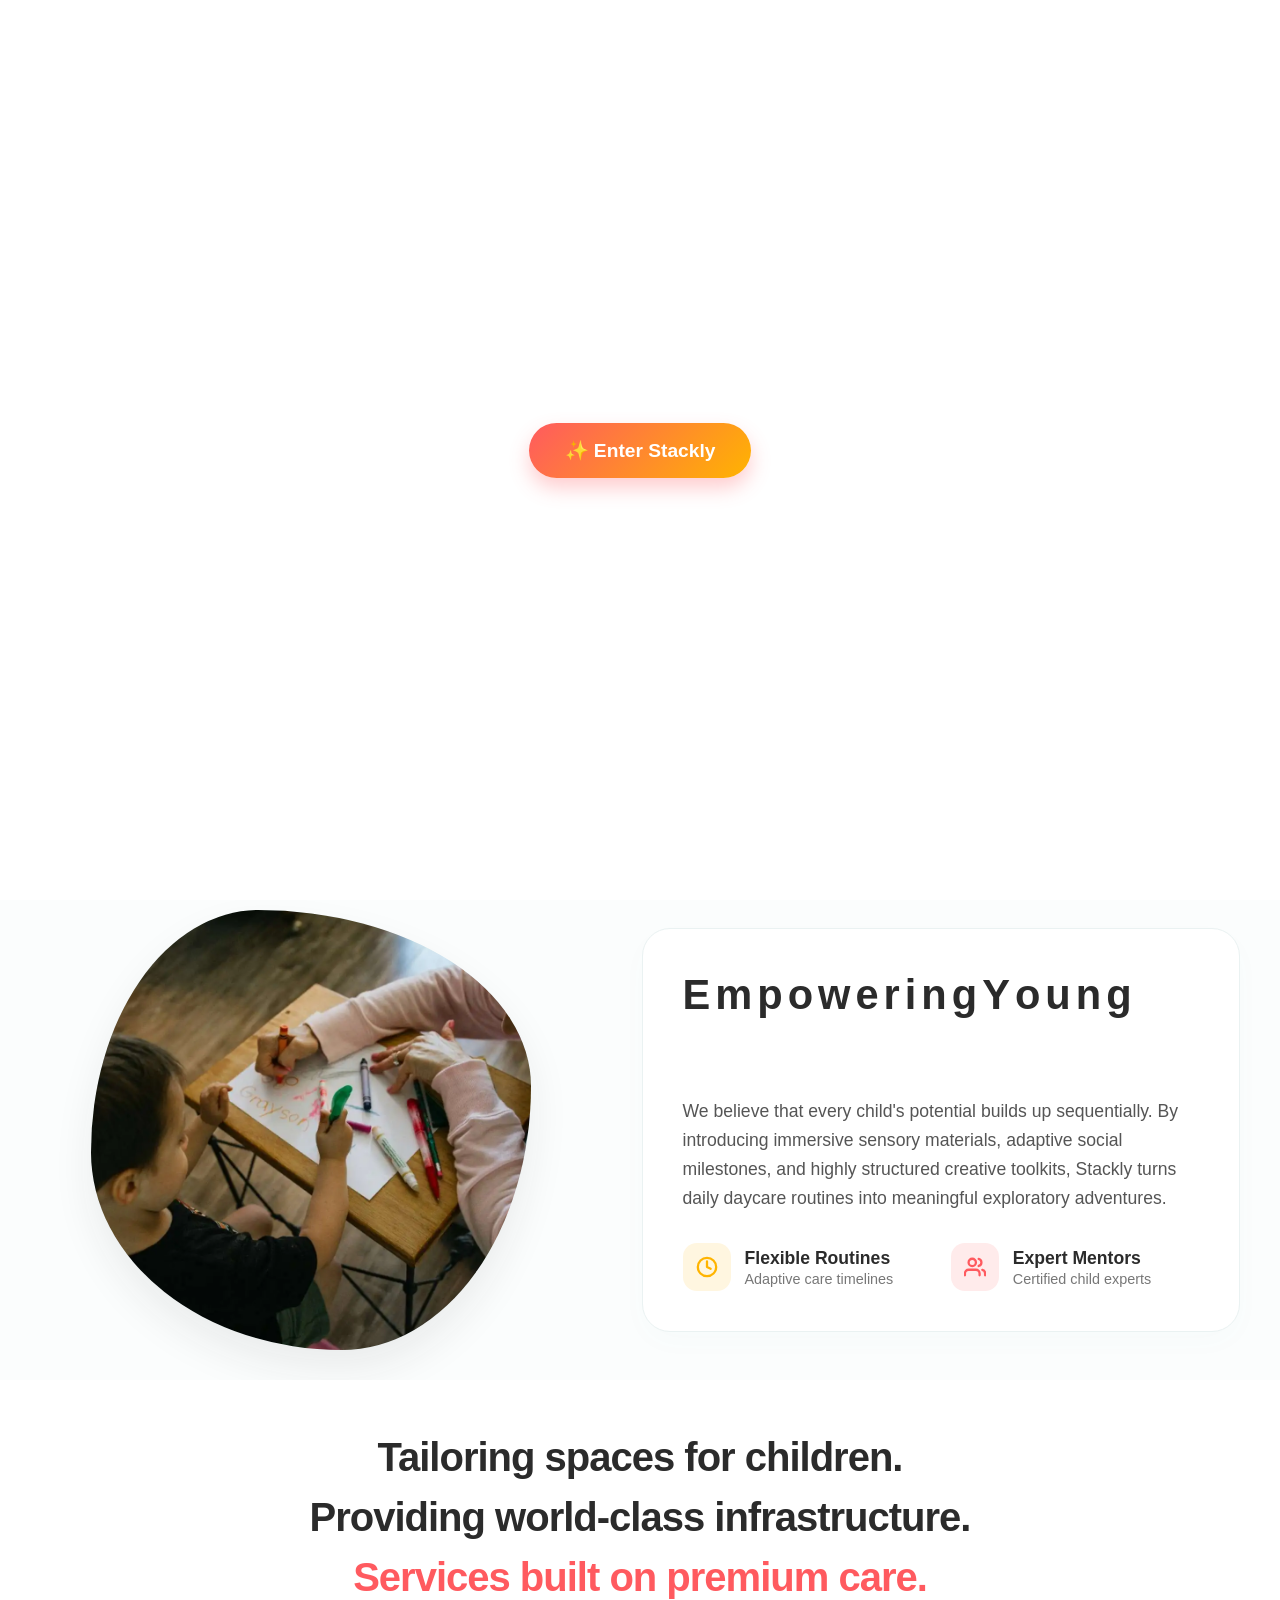
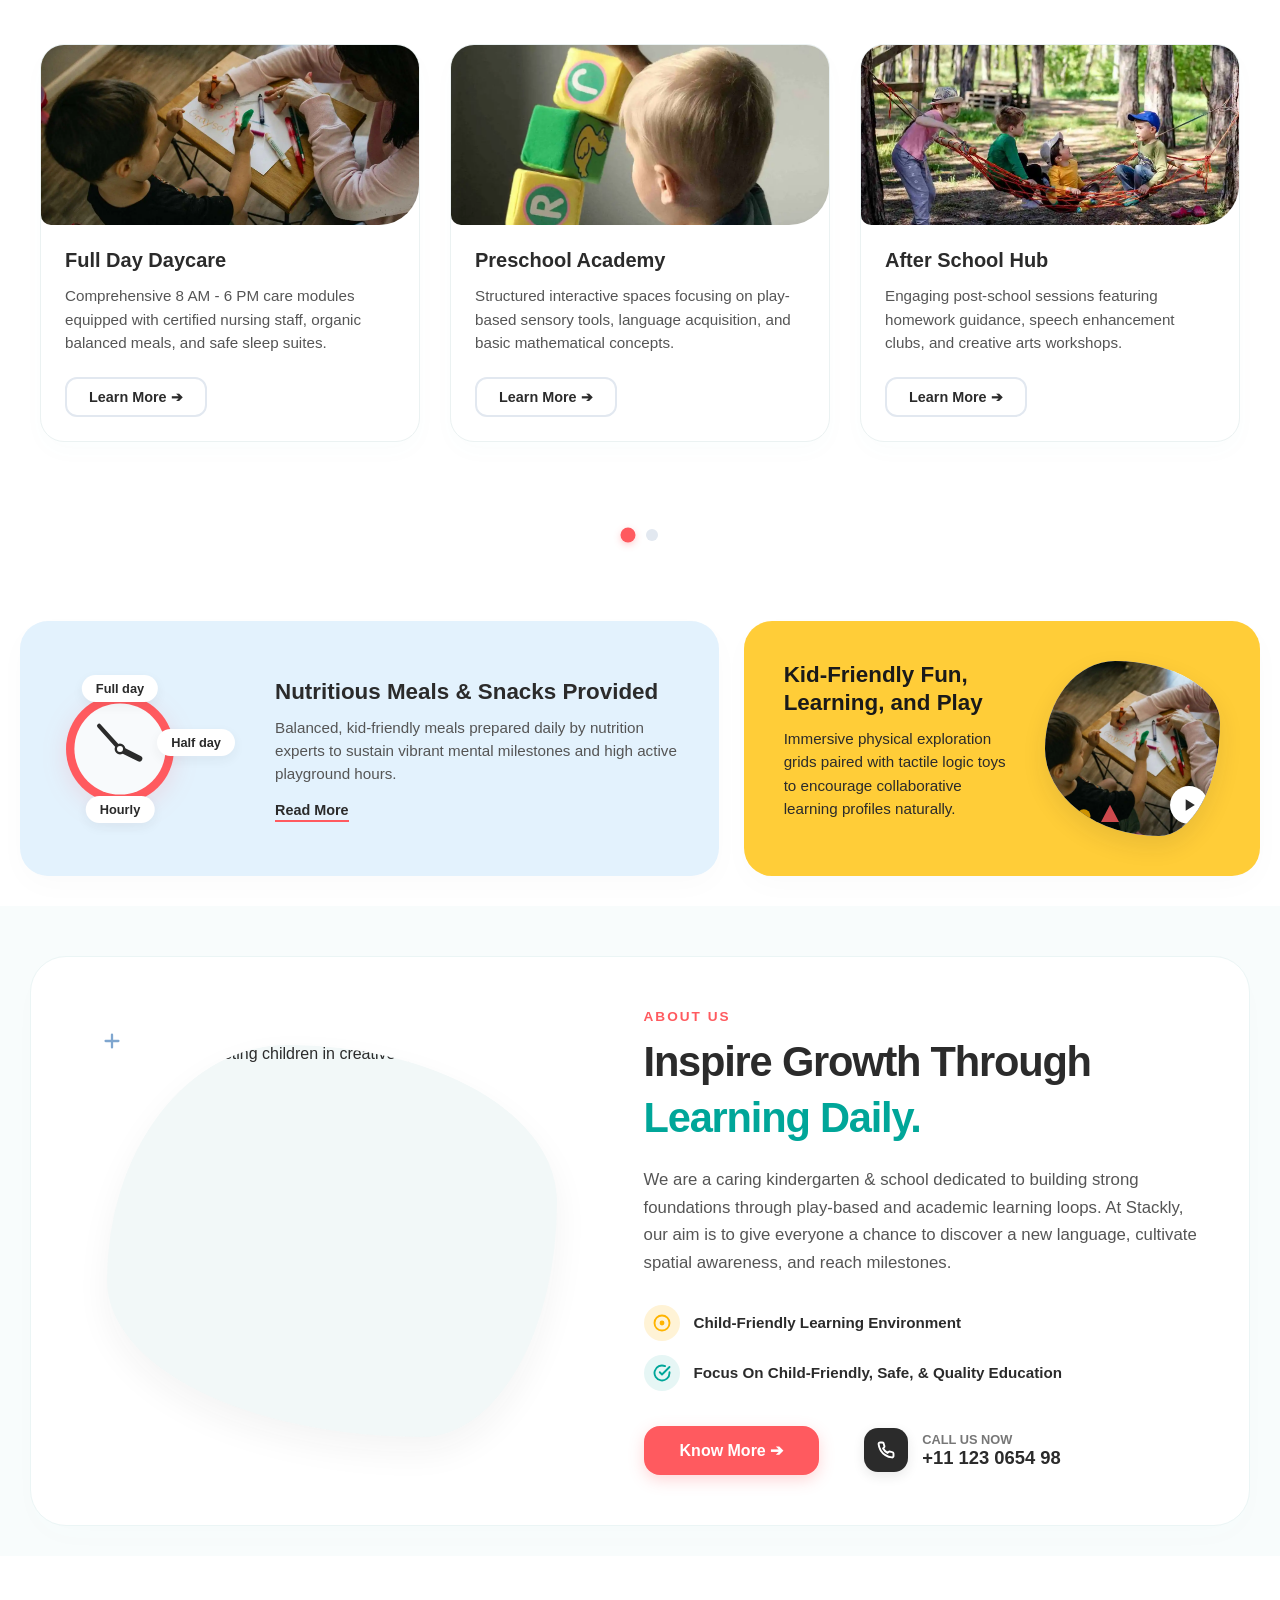
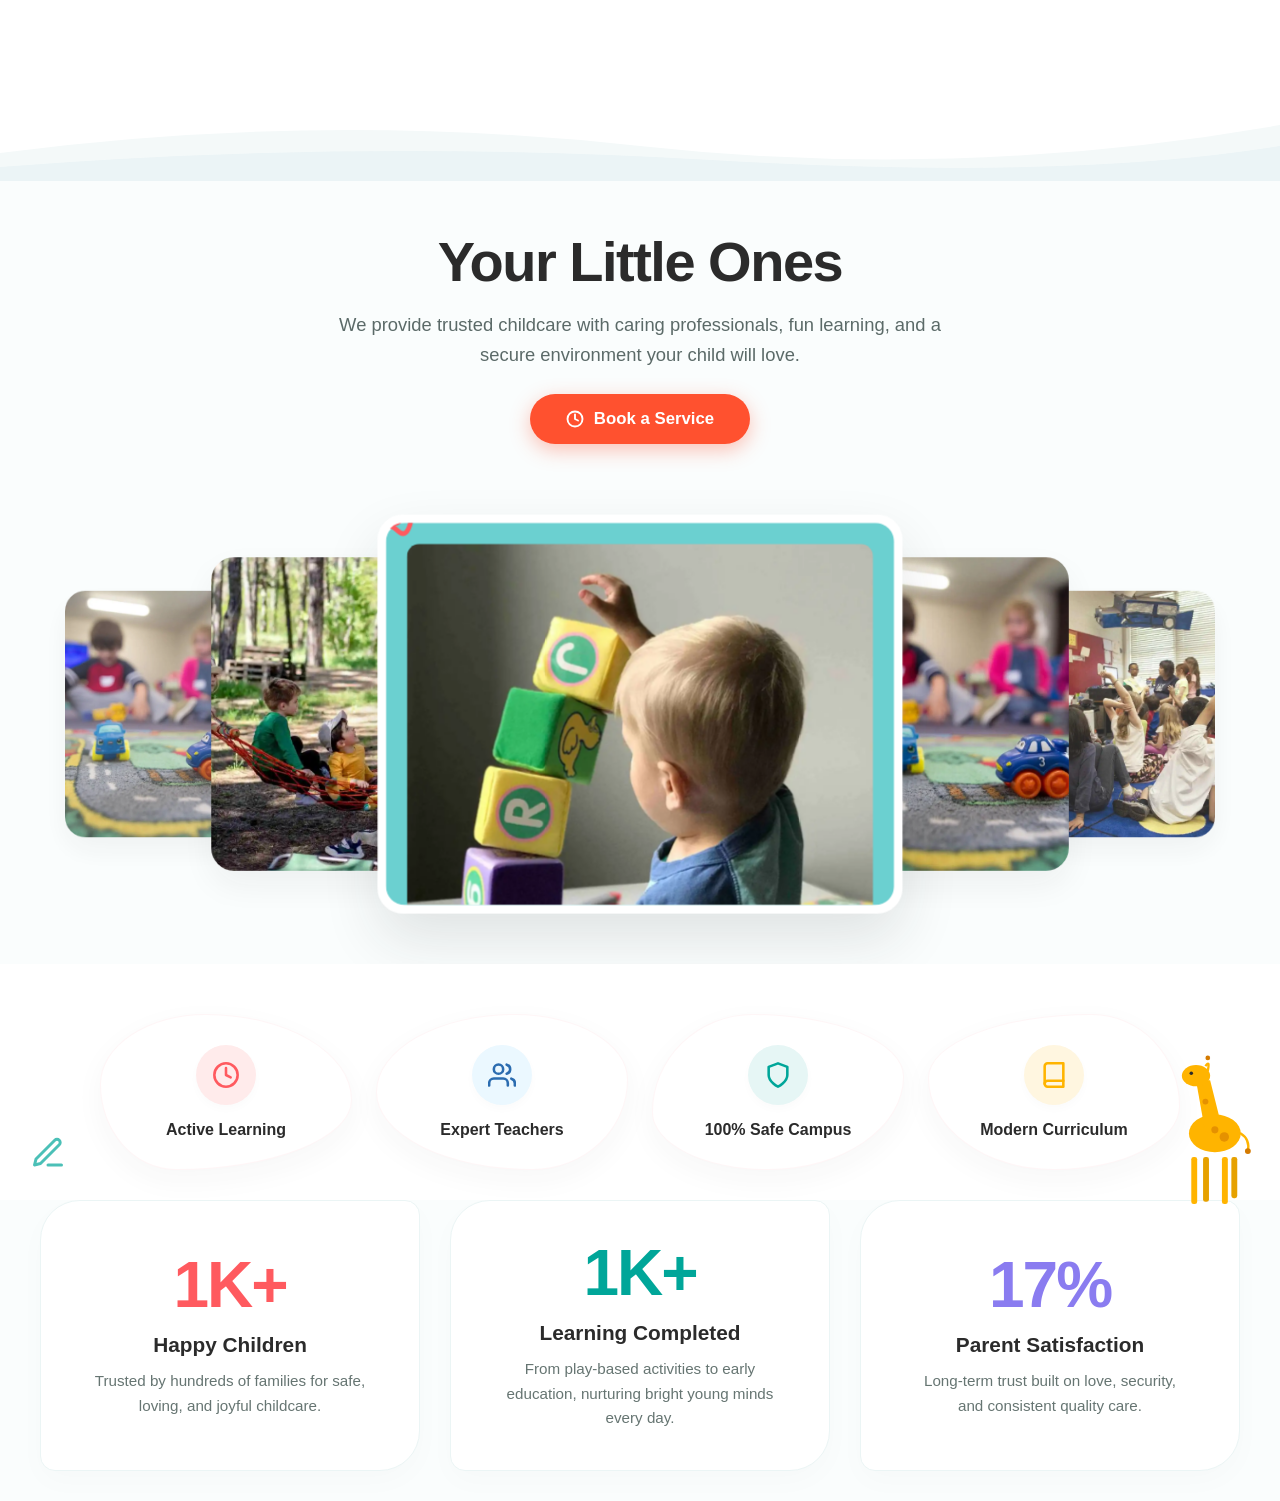
==== index.html @ d9d4a535 "Initial commit" ====
<!DOCTYPE html>
<html lang="en">
<head>
    <meta charset="UTF-8">
    <meta name="viewport" content="width=device-width, initial-scale=1.0">
    <title>Stackly - Creative Childcare Services</title>
    <!-- Linking external CSS styles -->
    <link rel="stylesheet" href="style.css">
</head>
<body>

    <!-- PRELOADER SCREEN OVERLAY -->
    <div id="preloader">
        <!-- Interactive Entrance Button (Ensures sound is allowed by web browsers) -->
        <div class="start-gate" id="startGate">
            <button class="start-btn" onclick="initiatePreloader()">✨ Enter Stackly</button>
        </div>

        <!-- Main Loading Assets Container (Triggered on click) -->
        <div class="loading-assets" id="loadingAssets">
            <!-- Vector Graphic: Childcare Stacking Blocks Layer -->
            <div class="vector-container">
                <svg viewBox="0 0 100 100" width="100%" height="100%">
                    <!-- Base Block -->
                    <rect class="block block-bottom" x="15" y="70" width="70" height="20" rx="4" />
                    <!-- Middle Block -->
                    <rect class="block block-middle" x="27.5" y="45" width="45" height="20" rx="4" />
                    <!-- Top Triangle Block -->
                    <polygon class="block block-top" points="50,15 35,38 65,38" />
                </svg>
            </div>

            <!-- Brand Logo Header Text -->
            <h1 class="brand-name">Stackly<span>.</span></h1>

            <!-- Loading Timing Bar Indicator -->
            <div class="progress-track">
                <div class="progress-bar" id="progressBar"></div>
            </div>
        </div>
    </div>



    <!-- Linking external Javascript behaviors -->
    <script>

        // --- NATIVE AUDIO SYNTHESIZER (Web Audio API) ---
// Generates a bright, warm, browser-safe chime sequence dynamically without external dependencies.
function playChimeSound() {
    try {
        const AudioContext = window.AudioContext || window.webkitAudioContext;
        const ctx = new AudioContext();
        
        // Note One: Bright Introduction Core Base
        let osc1 = ctx.createOscillator();
        let gain1 = ctx.createGain();
        osc1.type = 'triangle'; 
        osc1.frequency.setValueAtTime(523.25, ctx.currentTime); // C5 Note
        gain1.gain.setValueAtTime(0.15, ctx.currentTime);
        gain1.gain.exponentialRampToValueAtTime(0.001, ctx.currentTime + 0.6);
        osc1.connect(gain1);
        gain1.connect(ctx.destination);
        osc1.start();
        osc1.stop(ctx.currentTime + 0.6);

        // Note Two: Upbeat Harmonizing Accent delayed by 150 milliseconds
        setTimeout(() => {
            let osc2 = ctx.createOscillator();
            let gain2 = ctx.createGain();
            osc2.type = 'sine';
            osc2.frequency.setValueAtTime(659.25, ctx.currentTime); // E5 Note
            gain2.gain.setValueAtTime(0.2, ctx.currentTime);
            gain2.gain.exponentialRampToValueAtTime(0.001, ctx.currentTime + 0.8);
            osc2.connect(gain2);
            gain2.connect(ctx.destination);
            osc2.start();
            osc2.stop(ctx.currentTime + 0.8);
        }, 150);

    } catch (error) {
        console.warn("Audio presentation skipped due to client system security rules:", error);
    }
}

// --- STATE COORDINATION RUNNER ---
function initiatePreloader() {
    // 1. Fire Audio Chime Module
    playChimeSound();

    // 2. Tear down the static start interaction gate
    document.getElementById('startGate').style.display = 'none';
    
    // 3. Reveal Animated Loading elements 
    const loadingAssets = document.getElementById('loadingAssets');
    loadingAssets.style.display = 'flex';

    // 4. Trigger 2-Second Linear Track filling
    const bar = document.getElementById('progressBar');
    setTimeout(() => {
        bar.style.width = '100%';
    }, 50);

    // 5. Exit Preloader View and Introduce Main Landing Layout after exactly 2 seconds
    setTimeout(() => {
        const preloader = document.getElementById('preloader');
        const mainContent = document.getElementById('main-content');
        
        // Smooth Outward Transitions
        preloader.style.opacity = '0';
        preloader.style.transform = 'scale(1.05)';
        
        setTimeout(() => {
            preloader.style.display = 'none';
            // Smoothly ease in your main app canvas elements
            mainContent.classList.add('loaded');
        }, 500); // 500ms aligns with CSS exit style limits

    }, 2000); // Strict 2000ms duration requirement
}

    </script>

    <!-- FLOATING STICKY HEADER Component -->
<header class="floating-header">
    <div class="header-container">
        
        <!-- Brand Logo (Refreshes Page on Click) -->
        <div class="logo-wrapper" onclick="refreshPage()">
            <img src="https://placehold.co" alt="Stackly Logo" class="brand-img">
        </div>

        <!-- Mobile Hamburger Menu Icon Toggle -->
        <div class="hamburger-menu" id="hamburgerToggle" onclick="toggleMobileMenu()">
            <span class="bar"></span>
            <span class="bar"></span>
            <span class="bar"></span>
        </div>

        <!-- Centered Navigation Menu Layout -->
        <nav class="nav-menu" id="navMenu">
            <a href="#home" class="nav-item active">Home</a>
            <a href="#programs" class="nav-item">Programs</a>
            <a href="#about" class="nav-item">About Us</a>
            <a href="#teachers" class="nav-item">Our Team</a>
            <a href="#contact" class="nav-item">Contact</a>
        </nav>

        <!-- Right-Aligned Authentication Action Element -->
        <div class="auth-actions">
            <button class="auth-btn">Parent Portal</button>
        </div>
        
    </div>
</header>

<script>
    // --- LOGO PAGE REFRESH FUNCTION ---
function refreshPage() {
    window.location.reload();
}

// --- HAMBURGER MENU DRAWER INTERACTION ---
function toggleMobileMenu() {
    const hamburger = document.getElementById('hamburgerToggle');
    const navMenu = document.getElementById('navMenu');
    
    hamburger.classList.toggle('active');
    navMenu.classList.toggle('active');
}

// Automatically close responsive drawer if any nav link is selected
document.querySelectorAll('.nav-item').forEach(item => {
    item.addEventListener('click', () => {
        document.getElementById('hamburgerToggle').classList.remove('active');
        document.getElementById('navMenu').classList.remove('active');
    });
});

</script>


<!-- FULL WIDTH & HEIGHT HERO BANNER -->
<section class="hero-fresh-banner" id="home">
    <div class="hero-fresh-container">
        
        <!-- Left Side: Core Brand Copy with Letter-by-Letter Framework -->
        <div class="hero-fresh-content">
            <h1 class="hero-fresh-title" id="freshAnimatedTitle">
                <span>B</span><span>u</span><span>i</span><span>l</span><span>d</span><span>i</span><span>n</span><span>g</span> 
                <span>F</span><span>u</span><span>t</span><span>u</span><span>r</span><span>e</span><span>s</span> 
                <span>B</span><span>l</span><span>o</span><span>c</span><span>k</span> 
                <span>b</span><span>y</span> 
                <span class="coral-highlight"><span>B</span><span>l</span><span>o</span><span>c</span><span>k</span></span>
            </h1>
            <p class="hero-fresh-subtitle">
                Welcome to Stackly. Discover early childhood pathways where active, play-based frameworks meet modern safety standards to give your children the strongest foundation possible.
            </p>
            
            <!-- Dual Interactive Floating Action Triggers -->
            <div class="hero-fresh-actions">
                <button class="hero-cta-btn primary-fresh float-node-1">Enroll Now ✨</button>
                <button class="hero-cta-btn secondary-fresh float-node-2">Our Programs ➔</button>
            </div>
        </div>

        <!-- Right Side: Irregular Geometric Fluid Video Canvas -->
        <div class="hero-fresh-media">
            <div class="organic-fluid-mask">
                <video autoplay loop muted playsinline class="mask-video-player">
                    <source src="./assests/hero.mp4" type="video/mp4">
                    Your browser does not support the video tag.
                </video>
            </div>
        </div>

    </div>
</section>

<style>
    /* --- BRAND CORE STYLE SYSTEM --- */
:root {
    --primary-color: #FF5A5F;   /* Bright Coral */
    --secondary-color: #FFB400; /* Warm Yellow */
    --accent-color: #00A699;    /* Fresh Teal */
    --text-main: #2B2B2B;       /* Deep Charcoal */
}

/* --- FULL WINDOW VIEWPORT FRAME --- */
.hero-fresh-banner {
    width: 100vw;
    height: 100vh; /* Demands full height of the browser screen */
    min-height: 650px;
    background: linear-gradient(135deg, #FFFFFF 0%, #F5FAFA 100%);
    padding: 0 20px; /* Generous sideways padding for content safe-zones */
    display: flex;
    align-items: center;
    justify-content: center;
    position: relative;
    overflow: hidden;
}

.hero-fresh-container {
    width: 100%;
    max-width: 1300px;
    margin: 0 auto;
    display: grid;
    grid-template-columns: 1.15fr 0.85fr;
    gap: 50px;
    align-items: center;
}

/* --- LEFT REGION: BRAND ENGAGEMENT INDEX --- */
.hero-fresh-content {
    text-align: left;
    display: flex;
    flex-direction: column;
    justify-content: center;
}

/* Letter-by-Letter Alignment Mapping */
.hero-fresh-title {
    font-size: 3.8rem;
    font-weight: 800;
    line-height: 1.15;
    color: var(--text-main);
    letter-spacing: -1.5px;
    margin-bottom: 24px;
    display: flex;
    flex-wrap: wrap;
    gap: 0 6px; /* Clean gap breaks between individual words */
}

/* Base style mapping for standard character entry */
.hero-fresh-title span {
    display: inline-block;
    opacity: 0;
    transform: translateY(15px) scale(0.92);
    animation: bounceInCharacter 0.45s cubic-bezier(0.175, 0.885, 0.32, 1.15) forwards;
}

.hero-fresh-title .coral-highlight span {
    color: var(--primary-color);
}

.hero-fresh-subtitle {
    font-size: 1.2rem;
    line-height: 1.7;
    color: #555555;
    max-width: 560px;
    margin-bottom: 35px;
}

/* --- FLOATING CALL TO ACTION SYSTEM --- */
.hero-fresh-actions {
    display: flex;
    gap: 18px;
    align-items: center;
}

.hero-cta-btn {
    padding: 16px 36px;
    font-size: 1.05rem;
    font-weight: 700;
    border-radius: 18px;
    border: none;
    cursor: pointer;
    transition: background-color 0.3s, transform 0.2s, box-shadow 0.2s;
}

.primary-fresh {
    background-color: var(--accent-color);
    color: #FFFFFF;
    box-shadow: 0 6px 18px rgba(0, 166, 153, 0.25);
}
.primary-fresh:hover { background-color: #008C81; }

.secondary-fresh {
    background-color: #FFFFFF;
    color: var(--text-main);
    box-shadow: 0 6px 18px rgba(43, 43, 43, 0.04);
    border: 2px solid #E6ECEF;
}
.secondary-fresh:hover { background-color: #F8FAFB; }

/* Dynamic Floating Node Physics Loops */
.float-node-1 { animation: rhythmicFloat 4.5s ease-in-out infinite alternate; }
.float-node-2 { animation: rhythmicFloat 4.5s ease-in-out infinite alternate-reverse; animation-delay: 0.6s; }

.hero-cta-btn:hover {
    transform: translateY(-4px) scale(1.02);
    box-shadow: 0 10px 22px rgba(43, 43, 43, 0.12);
}

/* --- RIGHT REGION: ORGANIC GEOMETRIC VIDEO CONTAINER --- */
.hero-fresh-media {
    display: flex;
    justify-content: center;
    align-items: center;
}

/* Custom non-standard shape (Not a rectangle, circle, or standard square) */
.organic-fluid-mask {
    position: relative;
    width: 100%;
    max-width: 460px;
    aspect-ratio: 1 / 1;
    overflow: hidden;
    background-color: var(--secondary-color);
    /* Morphing blob curve coordinates */
    border-radius: 54% 46% 62% 38% / 41% 59% 41% 59%;
    box-shadow: 0 20px 45px rgba(43, 43, 43, 0.1);
    animation: continuousMorph 12s ease-in-out infinite alternate;
}

.mask-video-player {
    width: 100%;
    height: 100%;
    object-fit: cover;
    transform: scale(1.04); /* Conceals clipping perimeter pixel gaps */
}

/* --- HARDWARE-ACCELERATED ANIMATIONS KEYFRAMES --- */
@keyframes bounceInCharacter {
    to {
        opacity: 1;
        transform: translateY(0) scale(1);
    }
}

@keyframes rhythmicFloat {
    0% { transform: translateY(0); }
    100% { transform: translateY(-8px); }
}

@keyframes continuousMorph {
    0% { border-radius: 54% 46% 62% 38% / 41% 59% 41% 59%; }
    50% { border-radius: 65% 35% 48% 52% / 55% 45% 55% 45%; }
    100% { border-radius: 46% 54% 38% 62% / 48% 52% 38% 62%; }
}

/* --- ADAPTIVE BREAKPOINT MAXIMIZATION SYSTEM --- */
@media (max-width: 992px) {
    .hero-fresh-banner { height: auto; min-height: auto; padding: 120px 24px 60px 24px; }
    .hero-fresh-container { grid-template-columns: 1fr; gap: 60px; text-align: center; }
    .hero-fresh-content { align-items: center; text-align: center; }
    .hero-fresh-title { font-size: 2.6rem; justify-content: center; }
    .hero-fresh-subtitle { margin-left: auto; margin-right: auto; }
    .organic-fluid-mask { max-width: 360px; }
}

@media (max-width: 480px) {
    .hero-fresh-title { font-size: 2.1rem; }
    .hero-fresh-actions { flex-direction: column; width: 100%; gap: 12px; }
    .hero-cta-btn { width: 100%; text-align: center; }
}

</style>

<script>
    /**
 * Stackly Childcare Website - Slower Sequential Letter Cascade Controller
 */
document.addEventListener("DOMContentLoaded", () => {
    runFreshLetterReveal();
});

function runFreshLetterReveal() {
    const letters = document.querySelectorAll("#freshAnimatedTitle span");
    if (letters.length === 0) return;

    let indexCount = 0;

    letters.forEach((letter) => {
        // Safe bypass parameter to ensure layout containers don't stall the indexing math
        if (letter.classList.contains("coral-highlight")) return;

        // Apply a crisp, staggered transition entry footprint (35ms per character gap)
        letter.style.animationDelay = `${indexCount * 0.035}s`;
        indexCount++;
    });
}

</script>
<!-- ADVANCED ABOUT EXTENSION HOUSING -->
<section class="about-next-section" id="about-more">
    <div class="about-next-container">
        
        <!-- Left Column: Asymmetrical Pebble Masked Auto-Changing Slideshow Track -->
        <div class="about-next-media-vault">
            <div class="attractive-pebble-mask">
                <div class="about-next-slideshow-track" id="aboutNextSlideshow">
                    <img src="./assests/care center.webp" alt="Children interactive group play" class="next-slide-img active">
                    <img src="./assests/care 2.webp" alt="Nurturing classroom reading time" class="next-slide-img">
                    <img src="./assests/care 3.webp" alt="Creative spatial block mechanics" class="next-slide-img">
                </div>
                <!-- Ambient Backdrop Radiant Glow Accent -->
                <div class="pebble-glow-accent"></div>
            </div>
        </div>

        <!-- Right Column: Content Deck with Mouse Glow Tracking & Scroll Letter Triggers -->
        <div class="about-next-content-card" id="aboutNextGlowCard">
            <!-- Scroll-Triggered Letter-by-Letter Headline Matrix -->
            <h2 class="about-next-headline" id="aboutNextScrollTitle">
                <span>E</span><span>m</span><span>p</span><span>o</span><span>w</span><span>e</span><span>r</span><span>i</span><span>n</span><span>g</span> 
                <span>Y</span><span>o</span><span>u</span><span>n</span><span>g</span> 
                <span class="teal-highlight"><span>M</span><span>i</span><span>n</span><span>d</span><span>s</span></span>
            </h2>
            
            <p class="about-next-description">
                We believe that every child's potential builds up sequentially. By introducing immersive sensory materials, adaptive social milestones, and highly structured creative toolkits, Stackly turns daily daycare routines into meaningful exploratory adventures.
            </p>

            <!-- Vector Driven Interactive Feature Layout -->
            <div class="about-next-grid-list">
                <div class="next-grid-item">
                    <div class="vector-badge-casing yellow-bg">
                        <svg viewBox="0 0 24 24" width="22" height="22" fill="none" stroke="#FFB400" stroke-width="2.5" stroke-linecap="round" stroke-linejoin="round">
                            <path d="M12 22c5.523 0 10-4.477 10-10S17.523 2 12 2 2 6.477 2 12s4.477 10 10 10z"/>
                            <path d="M12 6v6l4 2"/>
                        </svg>
                    </div>
                    <div>
                        <h3>Flexible Routines</h3>
                        <p>Adaptive care timelines</p>
                    </div>
                </div>

                <div class="next-grid-item">
                    <div class="vector-badge-casing coral-bg">
                        <svg viewBox="0 0 24 24" width="22" height="22" fill="none" stroke="#FF5A5F" stroke-width="2.5" stroke-linecap="round" stroke-linejoin="round">
                            <path d="M17 21v-2a4 4 0 0 0-4-4H5a4 4 0 0 0-4 4v2"/>
                            <circle cx="9" cy="7" r="4"/>
                            <path d="M23 21v-2a4 4 0 0 0-3-3.87"/>
                            <path d="M16 3.13a4 4 0 0 1 0 7.75"/>
                        </svg>
                    </div>
                    <div>
                        <h3>Expert Mentors</h3>
                        <p>Certified child experts</p>
                    </div>
                </div>
            </div>
        </div>

    </div>
</section>

<style>
    /* --- COMPONENT TOKEN SYSTEM --- */
:root {
    --primary-color: #FF5A5F;   /* Bright Coral */
    --secondary-color: #FFB400; /* Warm Yellow */
    --accent-color: #00A699;    /* Fresh Teal */
    --text-main: #2B2B2B;       /* Deep Charcoal */
    --card-surface: #FFFFFF;
}

/* --- WRAPPER CASING STRUCTURE --- */
.about-next-section {
    width: 100%;
    background-color: #FBFDFD;
    /* REDUCED TARGET PADDING VALUES: 50px Top, 30px Bottom */
    padding: 10px 20px 30px 20px;
    overflow: hidden;
    position: relative;
}

.about-next-container {
    width: 100%;
    max-width: 1200px;
    margin: 0 auto;
    display: grid;
    grid-template-columns: 0.95fr 1.05fr; /* Aligns Image Left, Content Right */
    gap: 60px;
    align-items: center;
}

/* --- LEFT SIDE: ATTRACTIVE PEBBLE SHAPE & AUTOMATIC CYCLE SLIDESHOW --- */
.about-next-media-vault {
    display: flex;
    justify-content: center;
    position: relative;
}

/* Custom irregular geometric organic fluid shape (Strictly NOT rectangle, square, or standard circle) */
.attractive-pebble-mask {
    position: relative;
    width: 100%;
    max-width: 440px;
    aspect-ratio: 1 / 1;
    overflow: hidden;
    /* Organic multi-point asymmetrical smooth pebble architecture layout curves */
    border-radius: 38% 62% 43% 57% / 55% 40% 60% 45%;
    box-shadow: 0 20px 40px rgba(43, 43, 43, 0.08);
    background-color: #EAF5F5;
    z-index: 5;
    transition: transform 0.4s ease;
}

.attractive-pebble-mask:hover {
    transform: scale(1.02) rotate(1deg);
}

.about-next-slideshow-track {
    width: 100%;
    height: 100%;
    position: relative;
}

.next-slide-img {
    position: absolute;
    top: 0;
    left: 0;
    width: 100%;
    height: 100%;
    object-fit: cover;
    opacity: 0;
    transform: scale(1.08);
    transition: opacity 0.8s cubic-bezier(0.4, 0, 0.2, 1), 
                transform 1.2s cubic-bezier(0.4, 0, 0.2, 1);
}

.next-slide-img.active {
    opacity: 1;
    transform: scale(1);
    z-index: 2;
}

.pebble-glow-accent {
    position: absolute;
    bottom: -15px;
    left: -15px;
    width: 65px;
    height: 65px;
    background-color: var(--secondary-color);
    border-radius: 50%;
    filter: blur(25px);
    opacity: 0.4;
    z-index: 1;
}

/* --- RIGHT SIDE: CONTENT CARD & MOUSE HOVER GLOW LAYER --- */
.about-next-content-card {
    background-color: var(--card-surface);
    border: 1px solid #EAF2F2;
    padding: 40px;
    border-radius: 28px;
    box-shadow: 0 10px 30px rgba(0, 166, 153, 0.02);
    position: relative;
    overflow: hidden;
    text-align: left;
    transition: border-color 0.3s ease, box-shadow 0.3s ease;
}

/* JavaScript Mouse-Coordinate Generated Radial Glow Effect overlay */
.about-next-content-card::before {
    content: '';
    position: absolute;
    top: var(--next-mouse-y, -200px);
    left: var(--next-mouse-x, -200px);
    width: 320px;
    height: 320px;
    background: radial-gradient(circle, rgba(0, 166, 153, 0.12) 0%, rgba(255, 90, 95, 0.02) 65%, transparent 100%);
    border-radius: 50%;
    pointer-events: none;
    transform: translate(-50%, -50%);
    z-index: 1;
    opacity: 0;
    transition: opacity 0.3s ease;
}

.about-next-content-card:hover::before {
    opacity: 1;
}

.about-next-content-card:hover {
    border-color: rgba(0, 166, 153, 0.25);
    box-shadow: 0 15px 35px rgba(0, 166, 153, 0.05);
}

/* --- SCROLL TRIGGER ENGINE: LETTER-BY-LETTER BREAKDOWNS --- */
.about-next-headline {
    font-size: 2.6rem;
    font-weight: 800;
    line-height: 1.25;
    color: var(--text-main);
    letter-spacing: -1px;
    margin-bottom: 24px;
    display: flex;
    flex-wrap: wrap;
    gap: 0 6px; /* Break spacing layout between separate structural words */
}

/* Base style for individual letter-by-letter reveal nodes */
.about-next-headline span {
    display: inline-block;
    opacity: 0;
    transform: translateY(15px) scale(0.92);
    transition: opacity 0.4s cubic-bezier(0.175, 0.885, 0.32, 1.15), 
                transform 0.4s cubic-bezier(0.175, 0.885, 0.32, 1.15);
}

/* Triggered reveal class assigned via script scroll listener context */
.about-next-headline span.char-revealed {
    opacity: 1;
    transform: translateY(0) scale(1);
}

.about-next-headline .teal-highlight span {
    color: var(--accent-color);
}

.about-next-description {
    font-size: 1.1rem;
    line-height: 1.65;
    color: #555555;
    margin-bottom: 30px;
    position: relative;
    z-index: 2;
}

/* Feature elements grid rows */
.about-next-grid-list {
    display: grid;
    grid-template-columns: 1fr 1fr;
    gap: 20px;
    position: relative;
    z-index: 2;
}

.next-grid-item {
    display: flex;
    align-items: center;
    gap: 14px;
}

.next-grid-item h3 { font-size: 1.1rem; font-weight: 700; color: var(--text-main); margin-bottom: 2px; }
.next-grid-item p { font-size: 0.9rem; color: #777; font-weight: 500; }

.vector-badge-casing {
    width: 48px;
    height: 48px;
    border-radius: 14px;
    display: flex;
    align-items: center;
    justify-content: center;
    flex-shrink: 0;
}
.yellow-bg { background-color: #FFF6E0; }
.coral-bg { background-color: #FFEBEB; }

/* --- CRITICAL RESPONSIVE ADAPTATION INTERFACE --- */
@media (max-width: 992px) {
    .about-next-section { padding: 40px 20px 30px 20px; }
    .about-next-container {
        grid-template-columns: 1fr;
        gap: 40px;
    }
    .attractive-pebble-mask { max-width: 360px; }
    .about-next-headline { font-size: 2rem; justify-content: center; }
    .about-next-content-card { padding: 30px 24px; text-align: center; }
    .next-grid-item { flex-direction: column; text-align: center; }
    .about-next-grid-list { grid-template-columns: 1fr; gap: 25px; }
}

</style>

<script>
    /**
 * Stackly Childcare Website - Interactive Next About Component Engine
 */
document.addEventListener("DOMContentLoaded", () => {
    initAboutNextSlideshow();
    initAboutNextGlowCard();
    initLetterScrollReveal();
});

// 1. DYNAMIC AUTO SLIDESHOW TRACK: Swaps asset frames automatically every 2 seconds
function initAboutNextSlideshow() {
    const slides = document.querySelectorAll(".about-next-slideshow-track .next-slide-img");
    if (slides.length === 0) return;

    let currentIndex = 0;

    setInterval(() => {
        // Demote active status from current view frame layer
        slides[currentIndex].classList.remove("active");
        
        // Loop pointer index boundaries forward seamlessly
        currentIndex = (currentIndex + 1) % slides.length;
        
        // Elevate active properties on target sliding frame
        slides[currentIndex].classList.add("active");
    }, 2000); // 2-second arrival target frequency intervals
}

// 2. CURSOR BOUNDARY GLOW POSITIONER: Captures mouse positions over card element
function initAboutNextGlowCard() {
    const card = document.getElementById("aboutNextGlowCard");
    if (!card) return;

    card.addEventListener("mousemove", (e) => {
        const rect = card.getBoundingClientRect();
        const xCoord = e.clientX - rect.left;
        const yCoord = e.clientY - rect.top;

        // Set local contextual tokens directly into target element scope structure
        card.style.setProperty("--next-mouse-x", `${xCoord}px`);
        card.style.setProperty("--next-mouse-y", `${yCoord}px`);
    });
}

// 3. LETTER SCROLL MATRIX OBSERVER: Animates individual characters sequentially when scrolled into view
function initLetterScrollReveal() {
    const scrollTitle = document.getElementById("aboutNextScrollTitle");
    if (!scrollTitle) return;

    const observerConfig = {
        root: null,
        threshold: 0.25, // Executes logic loop when 25% of title block cuts into viewport frame
        rootMargin: "0px 0px -4px 0px"
    };

    const intersectionObserver = new IntersectionObserver((entries, observer) => {
        entries.forEach(entry => {
            if (entry.isIntersecting) {
                const parentNode = entry.target;
                const letterNodes = parentNode.querySelectorAll("span");
                
                // Sequentially stagger individual character entrance displays by 35ms
                let activeLetterCounter = 0;
                letterNodes.forEach((letter) => {
                    if (letter.classList.contains("teal-highlight")) return;
                    
                    setTimeout(() => {
                        letter.classList.add("char-revealed");
                    }, activeLetterCounter * 35);
                    activeLetterCounter++;
                });

                // Clear structural tracker to optimize performance loops
                observer.unobserve(parentNode);
            }
        });
    }, observerConfig);

    // Attach tracking hook onto target text block container layout node
    intersectionObserver.observe(scrollTitle);
}

</script>

<!-- DYNAMIC SERVICES PACKAGES SITE BLOCK -->
<section class="services-section" id="services">
    
    <!-- Centered Scroll-Triggered Sentence Headline Stage -->
    <div class="services-header-stage">
        <h2 class="services-center-headline" id="servicesScrollTitle">
            <span class="serv-sentence">Tailoring spaces for children.</span>
            <span class="serv-sentence">Providing world-class infrastructure.</span>
            <span class="serv-sentence highlight">Services built on premium care.</span>
        </h2>
    </div>

    <!-- Paginated Page-Swapping Viewport Window Wrapper -->
    <div class="services-window-viewport">
        
        <!-- PAGE ONE CANVAS CONTAINER (Active by default) -->
        <div class="services-page active" id="servPage1">
            <div class="services-cards-grid">
                
                <!-- Service Card 1 -->
                <div class="service-glow-card">
                    <div class="card-img-wrapper">
                        <img src="./assests/care 2.webp" alt="Full Day Daycare" class="card-display-img">
                    </div>
                    <div class="card-body-content">
                        <h3>Full Day Daycare</h3>
                        <p>Comprehensive 8 AM - 6 PM care modules equipped with certified nursing staff, organic balanced meals, and safe sleep suites.</p>
                        <button class="card-cta-trigger">Learn More ➔</button>
                    </div>
                </div>

                <!-- Service Card 2 -->
                <div class="service-glow-card">
                    <div class="card-img-wrapper">
                        <img src="./assests/preschool.webp" alt="Preschool Academy" class="card-display-img">
                    </div>
                    <div class="card-body-content">
                        <h3>Preschool Academy</h3>
                        <p>Structured interactive spaces focusing on play-based sensory tools, language acquisition, and basic mathematical concepts.</p>
                        <button class="card-cta-trigger">Learn More ➔</button>
                    </div>
                </div>

                <!-- Service Card 3 -->
                <div class="service-glow-card">
                    <div class="card-img-wrapper">
                        <img src="./assests/outdoor.webp" alt="After School Hub" class="card-display-img">
                    </div>
                    <div class="card-body-content">
                        <h3>After School Hub</h3>
                        <p>Engaging post-school sessions featuring homework guidance, speech enhancement clubs, and creative arts workshops.</p>
                        <button class="card-cta-trigger">Learn More ➔</button>
                    </div>
                </div>

            </div>
        </div>

        <!-- PAGE TWO CANVAS CONTAINER (Hidden until swapped) -->
        <div class="services-page" id="servPage2">
            <div class="services-cards-grid">
                
                <!-- Service Card 4 -->
                <div class="service-glow-card">
                    <div class="card-img-wrapper">
                        <img src="./assests/infant care.webp" alt="Infant Care Pods" class="card-display-img">
                    </div>
                    <div class="card-body-content">
                        <h3>Infant Care Pods</h3>
                        <p>Hyper-hygienic premium crib units built for infants from 6 months onwards with dedicated 1-on-1 caregiver tracking.</p>
                        <button class="card-cta-trigger">Learn More ➔</button>
                    </div>
                </div>

                <!-- Service Card 5 -->
                <div class="service-glow-card">
                    <div class="card-img-wrapper">
                        <img src="./assests/weekend bootcamp.webp" alt="Weekend Bootcamps" class="card-display-img">
                    </div>
                    <div class="card-body-content">
                        <h3>Weekend Bootcamps</h3>
                        <p>Playful Saturday creative workshops hosting children's yoga sessions, introductory coding blocks, and live storytelling theater.</p>
                        <button class="card-cta-trigger">Learn More ➔</button>
                    </div>
                </div>

                <!-- Service Card 6 -->
                <div class="service-glow-card">
                    <div class="card-img-wrapper">
                        <img src="./assests/emergency care.webp" alt="Emergency Backup Care" class="card-display-img">
                    </div>
                    <div class="card-body-content">
                        <h3>Emergency Care</h3>
                        <p>Flexible, on-demand childcare slots for parents facing unexpected work adjustments or short-notice corporate meetings.</p>
                        <button class="card-cta-trigger">Learn More ➔</button>
                    </div>
                </div>

            </div>
        </div>

    </div>

    <!-- Page Swapping Control Navigation Bar Deck -->
    <div class="services-pagination-deck">
        <button class="pag-bullet active" data-target="servPage1" aria-label="View Page 1"></button>
        <button class="pag-bullet" data-target="servPage2" aria-label="View Page 2"></button>
    </div>

</section>

<style>
    /* --- COMPONENT TOKEN LAYOUT SYSTEM --- */
:root {
    --primary-color: #FF5A5F;   /* Bright Coral */
    --secondary-color: #FFB400; /* Warm Yellow */
    --accent-color: #00A699;    /* Fresh Teal */
    --text-main: #2B2B2B;       /* Deep Charcoal */
    --card-bg: #FFFFFF;
}

/* --- SECTION CONTAINER WRAPPER --- */
.services-section {
    width: 100%;
    background-color: #FFFFFF;
    /* TARGET DESIGN PARAMETER PADDINGS: 50px Top, 30px Bottom */
    padding: 50px 20px 30px 20px;
    overflow: hidden;
    position: relative;
    text-align: center;
}

/* --- CENTERED HEADLINE SCROLL CONFIGURATIONS --- */
.services-header-stage {
    max-width: 800px;
    margin: 0 auto 40px auto;
}

.services-center-headline {
    font-size: 2.5rem;
    font-weight: 800;
    line-height: 1.35;
    color: var(--text-main);
    letter-spacing: -1px;
    display: flex;
    flex-direction: column;
    align-items: center;
    gap: 6px;
}

.serv-sentence {
    opacity: 0;
    transform: translateY(18px);
    transition: opacity 0.6s cubic-bezier(0.215, 0.610, 0.355, 1), 
                transform 0.6s cubic-bezier(0.215, 0.610, 0.355, 1);
}

.serv-sentence.revealed {
    opacity: 1;
    transform: translateY(0);
}

.services-center-headline .highlight {
    color: var(--primary-color);
}

/* --- PAGINATED PAGE WINDOW VIEWPORT FRAME --- */
.services-window-viewport {
    width: 100%;
    max-width: 1200px;
    margin: 0 auto;
    position: relative;
    min-height: 480px;
}

.services-page {
    position: absolute;
    top: 0;
    left: 0;
    width: 100%;
    height: auto;
    opacity: 0;
    visibility: hidden;
    transform: scale(0.97) translateY(12px);
    transition: opacity 0.5s cubic-bezier(0.4, 0, 0.2, 1), 
                transform 0.5s cubic-bezier(0.4, 0, 0.2, 1),
                visibility 0.5s;
    z-index: 1;
}

.services-page.active {
    position: relative;
    opacity: 1;
    visibility: visible;
    transform: scale(1) translateY(0);
    z-index: 5;
}

.services-cards-grid {
    display: grid;
    grid-template-columns: repeat(3, 1fr);
    gap: 30px;
    width: 100%;
}

/* --- SERVICE CARD STRUCTURE WITH HOVER GLOWS --- */
.service-glow-card {
    background-color: var(--card-bg);
    border: 1px solid #EBF2F2;
    border-radius: 24px;
    overflow: hidden;
    box-shadow: 0 10px 25px rgba(0, 166, 153, 0.02);
    text-align: left;
    display: flex;
    flex-direction: column;
    position: relative;
    transition: transform 0.3s cubic-bezier(0.25, 0.46, 0.45, 0.94), 
                border-color 0.3s ease, 
                box-shadow 0.3s ease;
}

/* Dynamic Cursor Tracker Canvas Radial Backplate Glow overlay via JS context coordinate pointers */
.service-glow-card::before {
    content: '';
    position: absolute;
    top: var(--serv-mouse-y, -200px);
    left: var(--serv-mouse-x, -200px);
    width: 260px;
    height: 260px;
    background: radial-gradient(circle, rgba(0, 166, 153, 0.08) 0%, transparent 70%);
    border-radius: 50%;
    pointer-events: none;
    transform: translate(-50%, -50%);
    z-index: 1;
    opacity: 0;
    transition: opacity 0.3s ease;
}

.service-glow-card:hover::before {
    opacity: 1;
}

.service-glow-card:hover {
    transform: translateY(-6px);
    border-color: rgba(0, 166, 153, 0.25);
    box-shadow: 0 15px 35px rgba(0, 166, 153, 0.06);
}

/* Creative Dynamic Image Presentation Wrap Shape - Highly Attractive asymmetrical bottom angle curve radius */
.card-img-wrapper {
    width: 100%;
    height: 180px;
    overflow: hidden;
    position: relative;
    border-radius: 0 0 40px 10px;
}

.card-display-img {
    width: 100%;
    height: 100%;
    object-fit: cover;
    transition: transform 0.5s ease;
}

.service-glow-card:hover .card-display-img {
    transform: scale(1.06);
}

.card-body-content {
    padding: 24px;
    display: flex;
    flex-direction: column;
    flex-grow: 1;
    position: relative;
    z-index: 2;
}

.card-body-content h3 {
    font-size: 1.25rem;
    font-weight: 700;
    color: var(--text-main);
    margin-bottom: 12px;
}

.card-body-content p {
    font-size: 0.95rem;
    line-height: 1.55;
    color: #555555;
    margin-bottom: 22px;
    flex-grow: 1;
}

/* Card Action CTA Trigger Buttons Styles */
.card-cta-trigger {
    background-color: transparent;
    border: 2px solid #E2E8F0;
    color: var(--text-main);
    padding: 10px 22px;
    font-size: 0.9rem;
    font-weight: 700;
    border-radius: 12px;
    cursor: pointer;
    text-align: center;
    align-self: flex-start;
    transition: background-color 0.3s, border-color 0.3s, color 0.3s, box-shadow 0.2s;
}

.service-glow-card:hover class="card-cta-trigger",
.card-cta-trigger:hover {
    background-color: var(--accent-color);
    border-color: var(--accent-color);
    color: #FFFFFF;
    box-shadow: 0 4px 12px rgba(0, 166, 153, 0.2);
}

/* --- SWAP PAGE PAGINATION CONTROL DECK --- */
.services-pagination-deck {
    display: flex;
    justify-content: center;
    gap: 12px;
    margin-top: 5px;
}

.pag-bullet {
    width: 12px;
    height: 12px;
    border-radius: 50%;
    background-color: #E2E8F0;
    border: none;
    cursor: pointer;
    transition: background-color 0.3s ease, transform 0.2s;
}

.pag-bullet.active {
    background-color: var(--primary-color);
    transform: scale(1.25);
    box-shadow: 0 2px 6px rgba(255, 90, 95, 0.3);
}

/* --- HIGH-UTILITY RESPONSIVE INTEGRATION LAYER --- */
@media (max-width: 992px) {
    .services-section { padding: 40px 20px 30px 20px; }
    .services-center-headline { font-size: 2rem; }
    .services-cards-grid { grid-template-columns: repeat(2, 1fr); gap: 24px; }
    .services-window-viewport { min-height: auto; }
}

@media (max-width: 650px) {
    .services-cards-grid { grid-template-columns: 1fr; gap: 20px; }
    .services-center-headline { font-size: 1.7rem; }
}

</style>

<script>
    /**
 * Stackly Childcare Website - Interactive Services Module Engine
 */
document.addEventListener("DOMContentLoaded", () => {
    initServicesScrollReveal();
    initServicesCardGlow();
    initServicesPageSwapper();
});

// 1. CENTERED HEADLINE SCROLL ENGINE: Reveals individual lines sentence-by-sentence
function initServicesScrollReveal() {
    const scrollTitle = document.getElementById("servicesScrollTitle");
    if (!scrollTitle) return;

    const observerParams = {
        root: null,
        threshold: 0.25,
        rootMargin: "0px 0px -30px 0px"
    };

    const targetObserver = new IntersectionObserver((entries, observer) => {
        entries.forEach(entry => {
            if (entry.isIntersecting) {
                const parent = entry.target;
                const sentences = parent.querySelectorAll(".serv-sentence");
                
                sentences.forEach((sentence, index) => {
                    setTimeout(() => {
                        sentence.classList.add("revealed");
                    }, index * 240); // 240ms spacing delays between sequential lines
                });
                observer.unobserve(parent);
            }
        });
    }, observerParams);

    targetObserver.observe(scrollTitle);
}

// 2. MOUSE CURSOR TRAILING GLOWS: Traces pointer coordinates on individual service box elements
function initServicesCardGlow() {
    const cards = document.querySelectorAll(".service-glow-card");
    
    cards.forEach(card => {
        card.addEventListener("mousemove", (e) => {
            const rect = card.getBoundingClientRect();
            const posX = e.clientX - rect.left;
            const posY = e.clientY - rect.top;

            // Bind calculations into item style local variables scope
            card.style.setProperty("--serv-mouse-y", `${posY}px`);
            card.style.setProperty("--serv-mouse-x", `${posX}px`);
        });
    });
}

// 3. PAGE SWAPPING ENGINE: Modulates layout visibility when pagination switch bullets get selected
function initServicesPageSwapper() {
    const bullets = document.querySelectorAll(".pag-bullet");
    const pages = document.querySelectorAll(".services-page");

    bullets.forEach(bullet => {
        bullet.addEventListener("click", () => {
            const targetPageId = bullet.getAttribute("data-target");
            const targetPageElement = document.getElementById(targetPageId);

            if (!targetPageElement || bullet.classList.contains("active")) return;

            // Remove active tags from operational elements loops
            bullets.forEach(b => b.classList.remove("active"));
            pages.forEach(p => p.classList.remove("active"));

            // Inject state parameters smoothly onto operational target elements
            bullet.classList.add("active");
            targetPageElement.classList.add("active");
        });
    });
}

</script>

<!-- REINFORCED FIXED FEATURES PANEL -->
<section class="features-section" id="features-showcase">
    <div class="features-main-container">

        <!-- CARD 1: TIMELINE & SCHEDULING (Light Ice-Blue Slate) -->
        <div class="feature-slate-card scheduling-slate" id="schedGlowCard">
            <!-- Left Isolated Box: Running Vector Clock + Safety Containment Margins -->
            <div class="clock-containment-zone">
                <div class="clock-vector-stage">
                    <svg viewBox="0 0 100 100" class="live-clock-svg">
                        <!-- Crimson Red Outer Bezel Shell Base -->
                        <circle cx="50" cy="50" r="45" fill="#FF5A5F" />
                        <!-- Cream-White Inside Face Plate -->
                        <circle cx="50" cy="50" r="38" fill="#F8FAFC" />
                        <!-- Clock Pin Pointer Group -->
                        <g transform="translate(50,50)">
                            <line id="hourHand" x1="0" y1="0" x2="0" y2="-18" stroke="#2B2B2B" stroke-width="5" stroke-linecap="round" />
                            <line id="minuteHand" x1="0" y1="0" x2="0" y2="-26" stroke="#2B2B2B" stroke-width="3.5" stroke-linecap="round" />
                            <circle cx="0" cy="0" r="3.5" fill="#FFFFFF" stroke="#2B2B2B" stroke-width="2" />
                        </g>
                    </svg>
                </div>
                <!-- Floating tags constrained strictly within the clock's margin buffer -->
                <span class="schedule-bubble bubble-1 float-anim-1">Full day</span>
                <span class="schedule-bubble bubble-2 float-anim-2">Half day</span>
                <span class="schedule-bubble bubble-3 float-anim-3">Hourly</span>
            </div>

            <!-- Right Isolated Box: Text Data Layout -->
            <div class="slate-text-casing">
                <h3 class="scroll-fade-text">Nutritious Meals & Snacks Provided</h3>
                <p class="scroll-fade-text">Balanced, kid-friendly meals prepared daily by nutrition experts to sustain vibrant mental milestones and high active playground hours.</p>
                <a href="#meals" class="slate-action-link scroll-fade-text">Read More</a>
            </div>
        </div>

        <!-- CARD 2: PLAY & EXPLORATION (Warm Sunlight Yellow Slate) -->
        <div class="feature-slate-card activities-slate" id="actGlowCard">
            <!-- Left Isolated Box: Content Layout Area -->
            <div class="slate-text-casing yellow-theme-text">
                <h3 class="scroll-fade-text">Kid-Friendly Fun, Learning, and Play</h3>
                <p class="scroll-fade-text">Immersive physical exploration grids paired with tactile logic toys to encourage collaborative learning profiles naturally.</p>
            </div>

            <!-- Right Isolated Box: Adaptive Media Stage -->
            <div class="slate-interactive-media">
                <div class="asymmetrical-image-mask">
                    <img src="./assests/care 2.webp" alt="Nurturing child play instruction" class="slate-display-img">
                    
                    <!-- Vector Art Overlay Layer -->
                    <div class="slate-vector-overlay">
                        <svg viewBox="0 0 100 60" width="100%" height="100%">
                            <rect x="10" y="35" width="16" height="16" rx="4" fill="#00A699" opacity="0.8"/>
                            <circle cx="45" cy="40" r="9" fill="#FFB400" opacity="0.8"/>
                            <polygon points="80,25 68,48 92,48" fill="#FF5A5F" opacity="0.8"/>
                        </svg>
                    </div>

                    <!-- Custom 404 Play Button Trigger -->
                    <button class="video-play-nav-node" onclick="routeTo404()" aria-label="Play Feature Overview Video">
                        <svg viewBox="0 0 24 24" width="20" height="20" fill="#2B2B2B">
                            <polygon points="8,5 19,12 8,19" />
                        </svg>
                    </button>
                </div>
            </div>
        </div>

    </div>
</section>

<style>
    /* --- SITE CONTEXT SYSTEM TOKENS --- */
:root {
    --primary-color: #FF5A5F;
    --secondary-color: #FFB400;
    --accent-color: #00A699;
    --text-main: #2B2B2B;
    --ice-blue-bg: #E3F2FD;
}

/* --- MAIN CONTAINER SETUPS --- */
.features-section {
    width: 100%;
    background-color: #FFFFFF;
    /* TARGET DESIGN PARAMETER PADDINGS: 50px Top, 30px Bottom */
    padding: 50px 20px 30px 20px;
    overflow: hidden;
}

.features-main-container {
    width: 100%;
    max-width: 1260px;
    margin: 0 auto;
    display: grid;
    grid-template-columns: 1.15fr 0.85fr;
    gap: 25px;
}

/* --- UNIVERSAL SLATE LAYOUT ENGINE --- */
.feature-slate-card {
    border-radius: 28px;
    padding: 40px;
    display: flex;
    align-items: center;
    position: relative;
    overflow: hidden;
    box-shadow: 0 10px 30px rgba(43, 43, 43, 0.02);
    transition: transform 0.3s ease, box-shadow 0.3s ease;
}

.feature-slate-card:hover {
    transform: translateY(-4px);
    box-shadow: 0 15px 35px rgba(43, 43, 43, 0.08);
}

/* --- FIXED CLOCK AND BUBBLE CONTAINER ZONE (PREVENTS OVERLAPPING) --- */
.scheduling-slate {
    background-color: var(--ice-blue-bg);
    display: flex;
    align-items: center;
    gap: 50px; /* Strong separation boundary line */
}

.clock-containment-zone {
    position: relative;
    width: 120px;
    height: 120px;
    margin-right: 45px; /* Mandated breathing room block to protect text column lines */
    flex-shrink: 0;
}

.clock-vector-stage {
    width: 100%;
    height: 100%;
    position: relative;
    z-index: 5;
}

.live-clock-svg {
    width: 100%;
    height: 100%;
    filter: drop-shadow(0 6px 12px rgba(255, 90, 95, 0.15));
}

/* Floating interactive label bubble items */
.schedule-bubble {
    position: absolute;
    background-color: #FFFFFF;
    color: var(--text-main);
    padding: 6px 14px;
    font-size: 0.8rem;
    font-weight: 700;
    border-radius: 30px;
    box-shadow: 0 4px 12px rgba(43, 43, 43, 0.06);
    white-space: nowrap;
    z-index: 10;
}

/* Absolute spatial anchors calibrated tightly onto the clock area boundaries */
.bubble-1 { top: -14px; left: 50%; transform: translateX(-50%); }
.bubble-2 { top: 40px; right: -55px; }
.bubble-3 { bottom: -14px; left: 50%; transform: translateX(-50%); }

/* --- CARD 2 SPECIFIC: SLATE MASKS & INTERACTION --- */
.activities-slate {
    background-color: #FFCD38; /* Rich Sunlight Theme Yellow Background Profile */
    display: flex;
    align-items: center;
    gap: 30px;
    justify-content: space-between;
}

.slate-interactive-media {
    flex-shrink: 0;
}

.asymmetrical-image-mask {
    position: relative;
    width: 175px;
    height: 175px;
    border-radius: 40% 60% 35% 65% / 50% 35% 65% 50%; /* Attractive irregular geometric flow */
    overflow: hidden;
    box-shadow: 0 10px 25px rgba(43, 43, 43, 0.1);
    background-color: #FFFFFF;
}

.slate-display-img {
    width: 100%;
    height: 100%;
    object-fit: cover;
}

.slate-vector-overlay {
    position: absolute;
    bottom: 5px;
    left: 5px;
    width: 75px;
    height: 45px;
    z-index: 3;
    pointer-events: none;
}

.video-play-nav-node {
    position: absolute;
    bottom: 12px;
    right: 12px;
    width: 38px;
    height: 38px;
    background-color: #FFFFFF;
    border: none;
    border-radius: 50%;
    display: flex;
    align-items: center;
    justify-content: center;
    cursor: pointer;
    box-shadow: 0 4px 12px rgba(0, 0, 0, 0.12);
    z-index: 5;
    transition: transform 0.2s cubic-bezier(0.175, 0.885, 0.32, 1.275), background-color 0.2s;
}
.video-play-nav-node:hover { transform: scale(1.12); background-color: var(--ice-blue-bg); }

/* --- TEXT DATA COLUMN MANAGEMENT BLOCK --- */
.slate-text-casing {
    flex-grow: 1;
    text-align: left;
    position: relative;
    z-index: 2;
}

.slate-text-casing h3 {
    font-size: 1.4rem;
    font-weight: 800;
    line-height: 1.25;
    color: var(--text-main);
    margin-bottom: 10px;
}

.slate-text-casing p {
    font-size: 0.95rem;
    line-height: 1.52;
    color: #555555;
    margin-bottom: 16px;
}

.yellow-theme-text h3 { color: #1A1A1A; }
.yellow-theme-text p { color: #2B2B2B; opacity: 0.85; }

.slate-action-link {
    font-size: 0.9rem;
    font-weight: 800;
    color: var(--text-main);
    text-decoration: none;
    border-bottom: 2px solid var(--primary-color);
    padding-bottom: 2px;
    transition: color 0.2s, border-color 0.2s;
}
.slate-action-link:hover { color: var(--primary-color); }

/* Interactive Pointer trailing glows overlay */
.feature-slate-card::before {
    content: ''; position: absolute; top: var(--mx, -200px); left: var(--my, -200px);
    width: 240px; height: 240px; border-radius: 50%; pointer-events: none;
    transform: translate(-50%, -50%); z-index: 1; opacity: 0; transition: opacity 0.3s ease;
}
.scheduling-slate::before { background: radial-gradient(circle, rgba(255,90,95,0.08) 0%, transparent 70%); }
.activities-slate::before { background: radial-gradient(circle, rgba(255,255,255,0.25) 0%, transparent 70%); }
.feature-slate-card:hover::before { opacity: 1; }

/* Scroll Sequential Revel Node Classes */
.scroll-fade-text {
    opacity: 0;
    transform: translateY(12px);
    transition: opacity 0.55s cubic-bezier(0.215, 0.610, 0.355, 1), transform 0.55s cubic-bezier(0.215, 0.610, 0.355, 1);
}
.scroll-fade-text.revealed-node { opacity: 1; transform: translateY(0); }

/* --- INFINITE FLOATING PHYSICS ANIMATIONS --- */
@keyframes floatX1 { 0% { transform: translate(-50%, 0) rotate(0deg); } 100% { transform: translate(-50%, -6px) rotate(2deg); } }
@keyframes floatX2 { 0% { transform: translateY(0) rotate(0deg); } 100% { transform: translateY(-8px) rotate(-3deg); } }
@keyframes floatX3 { 0% { transform: translate(-50%, 0) rotate(0deg); } 100% { transform: translate(-50%, -5px) rotate(1deg); } }

/* Applied with fixed horizontal centering override matrix tags */
.bubble-1 { animation: floatX1 3s ease-in-out infinite alternate; }
.bubble-2 { animation: floatX2 3.4s ease-in-out infinite alternate-reverse; }
.bubble-3 { animation: floatX3 2.8s ease-in-out infinite alternate; }

/* --- RESPONSTRUCTIVE MEDIA ARCHITECTURES --- */
@media (max-width: 1024px) {
    .features-main-container { grid-template-columns: 1fr; gap: 20px; }
}

@media (max-width: 600px) {
    .features-section { padding: 40px 16px 30px 16px; }
    .feature-slate-card { flex-direction: column; text-align: center; padding: 35px 24px; }
    .clock-containment-zone { margin-right: 0; margin-bottom: 25px; }
    .slate-text-casing { display: flex; flex-direction: column; align-items: center; text-align: center; }
    .bubble-2 { right: -35px; } /* Pulls mobile horizontal bubble items inward safely */
}

</style>

<script>
    /**
 * Stackly Childcare Website - Interactive Features Section Engine
 */
document.addEventListener("DOMContentLoaded", () => {
    initRealTimeVectorClock();
    initSlateMouseGlowTracking();
    initOneByOneScrollReveal();
});

// 1. DYNAMIC VECTOR CLOCK ELEMENT TIMER: Controls clock hands inside the protected viewport zone
function initRealTimeVectorClock() {
    const hourHand = document.getElementById("hourHand");
    const minuteHand = document.getElementById("minuteHand");

    if (!hourHand || !minuteHand) return;

    function refreshClockMovementTicks() {
        const now = new Date();
        const hour = now.getHours() % 12;
        const minute = now.getMinutes();

        // Convert actual standard duration to vector angular units
        const hourDegrees = (hour * 30) + (minute * 0.5);
        const minuteDegrees = minute * 6;

        hourHand.setAttribute("transform", `rotate(${hourDegrees})`);
        minuteHand.setAttribute("transform", `rotate(${minuteDegrees})`);
    }

    refreshClockMovementTicks();
    setInterval(refreshClockMovementTicks, 1000); // Ticks smoothly every second
}

// 2. CURSOR RADIAL TRAILING GLOWS: Follows mouse inputs across both panel elements
function initSlateMouseGlowTracking() {
    const slates = document.querySelectorAll(".feature-slate-card");
    
    slates.forEach(slate => {
        slate.addEventListener("mousemove", (e) => {
            const rect = slate.getBoundingClientRect();
            const mouseX = e.clientX - rect.left;
            const mouseY = e.clientY - rect.top;

            slate.style.setProperty("--mx", `${mouseY}px`);
            slate.style.setProperty("--my", `${mouseX}px`);
        });
    });
}

// 3. ONE-BY-ONE CASCADING SCROLL OBSERVER: Unveils layout sentences sequentially when scrolled into view
function initOneByOneScrollReveal() {
    const textNodes = document.querySelectorAll(".scroll-fade-text");
    if (textNodes.length === 0) return;

    const intersectionObserver = new IntersectionObserver((entries, observer) => {
        entries.forEach(entry => {
            if (entry.isIntersecting) {
                const targetCard = entry.target;
                const lines = targetCard.querySelectorAll(".scroll-fade-text");

                // Staggered 150ms cascade sequence loop
                lines.forEach((line, index) => {
                    setTimeout(() => {
                        line.classList.add("revealed-node");
                    }, index * 150);
                });

                observer.unobserve(targetCard);
            }
        });
    }, { root: null, threshold: 0.15 });

    const slate1 = document.getElementById("schedGlowCard");
    const slate2 = document.getElementById("actGlowCard");
    
    if (slate1) intersectionObserver.observe(slate1);
    if (slate2) intersectionObserver.observe(slate2);
}

// 4. VIDEO ROUTER DISPATCHER: Redirects page to 404 handler location
function routeTo404() {
    window.location.href = "404.html";
}

</script>

<!-- ABOUT US DETAILED REINFORCED PROFILE POD -->
<section class="about-profile-section" id="about-profile">
    <div class="about-profile-container" id="profileGlowPod">
        
        <!-- LEFT COLUMN BOUNDS: FIXED IMAGE GALLERY SIDE -->
        <div class="profile-media-column">
            <div class="asymmetrical-profile-frame">
                <!-- Main representation image mapping from reference image theme -->
                <img src="https://unsplash.com" alt="Teacher instructing children in creative space" class="profile-display-img">
            </div>
            
            <!-- Drifting Background Vector Cross Accent -->
            <div class="profile-vector-cross float-item-1">
                <svg viewBox="0 0 24 24" width="22" height="22" fill="none" stroke="#2B6CB0" stroke-width="2.5" stroke-linecap="round">
                    <path d="M12 5v14M5 12h14"/>
                </svg>
            </div>
        </div>

        <!-- RIGHT COLUMN BOUNDS: FIXED TEXT CONTENT SIDE -->
        <div class="profile-text-column">
            <span class="profile-mini-tagline">About Us</span>
            
            <!-- Scroll-Triggered Sentence-by-Sentence Headline Matrix -->
            <h2 class="profile-scroll-headline" id="profileScrollRevealTitle">
                <span class="profile-sentence">Inspire Growth Through</span>
                <span class="profile-sentence highlight">Learning Daily.</span>
            </h2>
            
            <p class="profile-description">
                We are a caring kindergarten & school dedicated to building strong foundations through play-based and academic learning loops. At Stackly, our aim is to give everyone a chance to discover a new language, cultivate spatial awareness, and reach milestones.
            </p>

            <!-- Dual Highlight Blocks Rows with Inline Vector Badges -->
            <div class="profile-highlights-matrix">
                <div class="profile-highlight-capsule">
                    <div class="profile-badge-shell orange-tint">
                        <svg viewBox="0 0 24 24" width="18" height="18" fill="none" stroke="currentColor" stroke-width="2.5" stroke-linecap="round" stroke-linejoin="round">
                            <circle cx="12" cy="12" r="10"/>
                            <circle cx="12" cy="12" r="2" fill="currentColor"/>
                        </svg>
                    </div>
                    <p>Child-Friendly Learning Environment</p>
                </div>
                
                <div class="profile-highlight-capsule">
                    <div class="profile-badge-shell blue-tint">
                        <svg viewBox="0 0 24 24" width="18" height="18" fill="none" stroke="currentColor" stroke-width="2.5" stroke-linecap="round" stroke-linejoin="round">
                            <path d="M22 11.08V12a10 10 0 1 1-5.93-9.14"/>
                            <polyline points="22 4 12 14.01 9 11.01"/>
                        </svg>
                    </div>
                    <p>Focus On Child-Friendly, Safe, & Quality Education</p>
                </div>
            </div>

            <!-- Call Actions Footer Dock with Floating Buttons -->
            <div class="profile-action-footer">
                <button class="profile-cta-btn primary-profile-cta float-cta-node">Know More ➔</button>
                
                <div class="profile-phone-bridge">
                    <div class="profile-phone-badge">
                        <svg viewBox="0 0 24 24" width="18" height="18" fill="none" stroke="#FFFFFF" stroke-width="2.5" stroke-linecap="round" stroke-linejoin="round">
                            <path d="M22 16.92v3a2 2 0 0 1-2.18 2 19.79 19.79 0 0 1-8.63-3.07 19.5 19.5 0 0 1-6-6 19.79 19.79 0 0 1-3.07-8.67A2 2 0 0 1 4.11 2h3a2 2 0 0 1 2 1.72 12.84 12.84 0 0 0 .7 2.81 2 2 0 0 1-.45 2.11L8.09 9.91a16 16 0 0 0 6 6l1.27-1.27a2 2 0 0 1 2.11-.45 12.84 12.84 0 0 0 2.81.7A2 2 0 0 1 22 16.92z"/>
                        </svg>
                    </div>
                    <div class="profile-phone-labels">
                        <span>Call Us Now</span>
                        <a href="tel:+11123065498" class="profile-phone-anchor">+11 123 0654 98</a>
                    </div>
                </div>
            </div>
        </div>

    </div>
</section>

<style>
    /* --- SITE DESIGN SYSTEM TOKENS --- */
:root {
    --primary-color: #FF5A5F;   /* Bright Coral */
    --secondary-color: #FFB400; /* Warm Yellow */
    --accent-color: #00A699;    /* Fresh Teal */
    --text-main: #2B2B2B;       /* Deep Charcoal */
    --card-surface: #FFFFFF;
}

/* --- SECTION CONTAINER WRAPPER --- */
.about-profile-section {
    width: 100%;
    background-color: #F8FCFC;
    /* TARGET ASSIGNED SYSTEM PADDINGS: 50px Top, 30px Bottom */
    padding: 50px 20px 30px 20px;
    overflow: hidden;
    position: relative;
}

.about-profile-container {
    width: 100%;
    max-width: 1220px;
    margin: 0 auto;
    background-color: var(--card-surface);
    border: 1px solid #EBF5F5;
    border-radius: 36px;
    padding: 50px;
    display: grid;
    /* MANDATED ORIENTATION MAPPING: Left Side Image column, Right Side Text content column */
    grid-template-columns: 0.95fr 1.05fr;
    gap: 60px;
    align-items: center;
    box-shadow: 0 12px 35px rgba(0, 166, 153, 0.01);
    position: relative;
}

/* --- LEFT SIDE: MEDIA LAYOUT PANE WITH CUSTOM CURVE MASKS --- */
.profile-media-column {
    position: relative;
    display: flex;
    justify-content: center;
    width: 100%;
}

/* Attractive organic picture frame silhouette (strictly non-standard square/rectangle bounds) */
.asymmetrical-profile-frame {
    width: 100%;
    max-width: 450px;
    aspect-ratio: 1.15 / 1;
    overflow: hidden;
    border-radius: 40% 60% 30% 70% / 60% 40% 60% 40%; /* Smooth fluid edge masking contours */
    box-shadow: 0 15px 35px rgba(43, 43, 43, 0.05);
    background-color: #F2F8F8;
    z-index: 2;
}

.profile-display-img {
    width: 100%;
    height: 100%;
    object-fit: cover;
}

.profile-vector-cross {
    position: absolute;
    top: -15px;
    left: 20px;
    z-index: 1;
    opacity: 0.6;
}
.float-item-1 { animation: miniFloat 3.5s ease-in-out infinite alternate; }
@keyframes miniFloat { 0% { transform: translateY(0); } 100% { transform: translateY(-5px); } }

/* --- RIGHT SIDE: COPYWRITING TEXT PANE AND SCROLL REGISTERS --- */
.profile-text-column {
    width: 100%;
    text-align: left;
    position: relative;
}

.profile-mini-tagline {
    font-size: 0.85rem;
    font-weight: 800;
    color: var(--primary-color);
    text-transform: uppercase;
    letter-spacing: 2px;
    display: inline-block;
    margin-bottom: 12px;
}

/* Sentence-by-Sentence text reveal configuration classes maps */
.profile-scroll-headline {
    font-size: 2.6rem;
    font-weight: 800;
    line-height: 1.25;
    color: var(--text-main);
    letter-spacing: -1.2px;
    margin-bottom: 22px;
    display: flex;
    flex-direction: column;
    gap: 4px;
}

.profile-sentence {
    opacity: 0;
    transform: translateY(18px);
    transition: opacity 0.6s cubic-bezier(0.215, 0.610, 0.355, 1), 
                transform 0.6s cubic-bezier(0.215, 0.610, 0.355, 1);
}

.profile-sentence.revealed-line {
    opacity: 1;
    transform: translateY(0);
}

.profile-scroll-headline .highlight {
    color: var(--accent-color);
}

.profile-description {
    font-size: 1.05rem;
    line-height: 1.65;
    color: #555555;
    margin-bottom: 28px;
}

/* Inside highlighting points block pods layout grid rows */
.profile-highlights-matrix {
    display: flex;
    flex-direction: column;
    gap: 14px;
    margin-bottom: 35px;
}

.profile-highlight-capsule {
    display: flex;
    align-items: center;
    gap: 14px;
    font-weight: 700;
    color: var(--text-main);
    font-size: 0.95rem;
}

.profile-badge-shell {
    width: 36px;
    height: 36px;
    border-radius: 50%;
    display: flex;
    align-items: center;
    justify-content: center;
    flex-shrink: 0;
}
.orange-tint { background-color: #FFF3D6; color: var(--secondary-color); }
.blue-tint { background-color: #E6F6F5; color: var(--accent-color); }

/* --- CALL INTERACTIVE FOOTER ACTION DECK LAYOUTS --- */
.profile-action-footer {
    display: flex;
    align-items: center;
    gap: 45px;
}

.profile-cta-btn {
    padding: 15px 36px;
    font-size: 1rem;
    font-weight: 700;
    border-radius: 16px;
    border: none;
    cursor: pointer;
    transition: background-color 0.3s, transform 0.2s, box-shadow 0.2s;
}

.primary-profile-cta {
    background-color: var(--primary-color);
    color: #FFFFFF;
    box-shadow: 0 5px 15px rgba(255, 90, 95, 0.25);
}
.primary-profile-cta:hover {
    background-color: #E04449;
}

/* Infinite Floating CTAs engine */
.float-cta-node { animation: ctaLevitation 4s ease-in-out infinite alternate; }
@keyframes ctaLevitation { 0% { transform: translateY(0); } 100% { transform: translateY(-7px); } }

.profile-cta-btn:hover {
    transform: translateY(-3px) scale(1.02);
    box-shadow: 0 8px 20px rgba(43, 43, 43, 0.12);
}

/* Phone Connection Anchor layout badges structure */
.profile-phone-bridge {
    display: flex;
    align-items: center;
    gap: 14px;
}

.profile-phone-badge {
    width: 44px;
    height: 44px;
    background-color: var(--text-main);
    border-radius: 14px;
    display: flex;
    align-items: center;
    justify-content: center;
    box-shadow: 0 4px 12px rgba(43, 43, 43, 0.1);
}

.profile-phone-labels {
    display: flex;
    flex-direction: column;
    text-align: left;
}

.profile-phone-labels span {
    font-size: 0.8rem;
    font-weight: 600;
    color: #777777;
    text-transform: uppercase;
}

.profile-phone-anchor {
    font-size: 1.15rem;
    font-weight: 800;
    color: var(--text-main);
    text-decoration: none;
    transition: color 0.2s;
}
.profile-phone-anchor:hover {
    color: var(--primary-color);
}

/* Ambient Cursor Hover Glow Matrix overlay via coordinates pointer trackers */
.about-profile-container::before {
    content: '';
    position: absolute;
    top: var(--ap-y, -200px);
    left: var(--ap-x, -200px);
    width: 320px;
    height: 320px;
    background: radial-gradient(circle, rgba(0, 166, 153, 0.05) 0%, transparent 70%);
    border-radius: 50%;
    pointer-events: none;
    transform: translate(-50%, -50%);
    z-index: 1;
    opacity: 0;
    transition: opacity 0.3s ease;
}
.about-profile-container:hover::before { opacity: 1; }

/* ================= COMPREHENSIVE HIGH-UTILITY RESPONSIVE INTERFACE ================= */
@media (max-width: 992px) {
    .about-profile-section { padding: 40px 16px 30px 16px; }
    
    /* Converts to stacked fluid rows naturally on small screens layout structure */
    .about-profile-container { 
        grid-template-columns: 1fr; 
        gap: 45px; 
        padding: 40px 24px; 
    }
    
    .profile-media-column { order: -1; } /* Shifts image asset component up above text on small viewports */
    .profile-scroll-headline { font-size: 2.1rem; align-items: center; text-align: center; }
    .profile-text-column { display: flex; flex-direction: column; align-items: center; text-align: center; }
}

@media (max-width: 580px) {
    .profile-action-footer { flex-direction: column; width: 100%; gap: 24px; }
    .profile-cta-btn { width: 100%; text-align: center; }
    .profile-phone-bridge { width: 100%; justify-content: center; }
    .asymmetrical-profile-frame { max-width: 340px; }
}

</style>

<script>
    /**
 * Stackly Childcare Website - Interactive About Profile Module Engine
 */
document.addEventListener("DOMContentLoaded", () => {
    initProfileGlowContainer();
    initSentenceScrollRevealObserver();
});

// 1. POINTER INTERACTIVE GLOW RADIAL COORDINATOR: Projects lighting trails onto background card panel grid
function initProfileGlowContainer() {
    const pod = document.getElementById("profileGlowPod");
    if (!pod) return;

    pod.addEventListener("mousemove", (e) => {
        const rect = pod.getBoundingClientRect();
        const mouseX = e.clientX - rect.left;
        const mouseY = e.clientY - rect.top;

        // Set contextual token hooks directly inside target style rules environments scope
        pod.style.setProperty("--ap-x", `${mouseX}px`);
        pod.style.setProperty("--ap-y", `${mouseY}px`);
    });
}

// 2. SENTENCE-BY-SENTENCE SCROLL REVEAL OBSERVER: Unveils individual content text lines sequentially when scrolled inside viewports
function initSentenceScrollRevealObserver() {
    const titleNode = document.getElementById("profileScrollRevealTitle");
    if (!titleNode) return;

    const intersectionObserver = new IntersectionObserver((entries, observer) => {
        entries.forEach(entry => {
            if (entry.isIntersecting) {
                const parent = entry.target;
                const sentences = parent.querySelectorAll(".profile-sentence");

                // Stagger individual lines sequence reveals cleanly by 240 milliseconds
                sentences.forEach((sentence, index) => {
                    setTimeout(() => {
                        sentence.classList.add("profile-reveal-line", "revealed-line");
                    }, index * 240);
                });

                // Clear operational tracking targets once loop has run to optimize layout loops memory efficiency
                observer.unobserve(parent);
            }
        });
    }, { root: null, threshold: 0.2, rootMargin: "0px 0px -20px 0px" });

    intersectionObserver.observe(titleNode);
}

</script>

<!-- ELEPHANT ANIMATION STAGE SECTION -->
<section class="elephant-stage">
    
    <!-- Seamless Background Landscape Hills -->
    <div class="stage-backdrop">
        <svg viewBox="0 0 1440 200" preserveAspectRatio="none" width="100%" height="100%">
            <path d="M0,160 Q360,100 720,150 T1440,120 L1440,200 L0,200 Z" fill="#F4F9F9"/>
            <path d="M0,180 Q400,140 800,170 T1440,150 L1440,200 L0,200 Z" fill="#EBF4F6"/>
        </svg>
    </div>

    <!-- The Adaptive Moving Layout Container -->
    <div class="elephant-container">
        <div class="dancing-elephant">
            <svg viewBox="0 0 120 90" width="100%" height="100%">
                <!-- Main Body Outline Shadow -->
                <ellipse cx="65" cy="50" rx="28" ry="22" fill="#A0B2C6" />
                
                <!-- Head & Snout -->
                <circle cx="42" cy="42" r="16" fill="#B3C5D7" />
                <ellipse cx="65" cy="48" rx="26" ry="20" fill="#B3C5D7" />
                
                <!-- Big Childish Ear -->
                <ellipse cx="68" cy="42" rx="11" ry="14" fill="#C5D6E7" />
                <ellipse cx="66" cy="42" rx="7" ry="10" fill="#FFB400" opacity="0.4" />
                
                <!-- Trunk / Snout (Happy Upward Curl) -->
                <path d="M32,44 Q20,44 18,32 Q16,24 22,24 Q24,24 23,28 Q20,36 30,38 Z" fill="#B3C5D7" />
                
                <!-- Cute Happy Eye Details -->
                <circle cx="36" cy="38" r="2.5" fill="#2B2B2B" />
                <circle cx="37" cy="37" r="0.8" fill="#FFFFFF" />
                
                <!-- Calibrated Slow-Motion Legs -->
                <rect class="leg leg-1" x="45" y="65" width="8" height="16" rx="3" fill="#A0B2C6" />
                <rect class="leg leg-2" x="57" y="66" width="8" height="16" rx="3" fill="#B3C5D7" />
                <rect class="leg leg-3" x="72" y="65" width="8" height="16" rx="3" fill="#A0B2C6" />
                <rect class="leg leg-4" x="82" y="66" width="8" height="16" rx="3" fill="#B3C5D7" />
            </svg>
        </div>
    </div>
</section>

<style>
    /* --- CONFIGURATION REFERENCE TARGETS --- */
:root {
    --header-height: 80px; /* Synchronizes with the main header footprint */
}

/* --- ELEPHANT CANVAS AREA --- */
.elephant-stage {
    position: relative;
    width: 100%;
    height: 140px;
    /* REDUCED SPACE AT TOP: Pulls it right beneath the floating header */
    margin-top: calc(var(--header-height) + 5px); 
    padding-top: 0 !important;
    overflow: hidden;
    background-color: transparent;
}

/* Vector Landscape Backdrop Layer */
.stage-backdrop {
    position: absolute;
    bottom: 0;
    left: 0;
    width: 100%;
    height: 100%;
    z-index: 1;
    pointer-events: none;
}

/* --- THE PACING STRUCTURAL RUNNER --- */
.elephant-container {
    position: absolute;
    bottom: -5px;
    left: -120px;
    width: 110px;
    height: 85px;
    z-index: 2;
    cursor: pointer;
    /* Linear loop path across the canvas area */
    animation: walkAcrossSlow 26s linear infinite;
}

/* --- THE GENTLE DANCING CORE ENGINE --- */
.dancing-elephant {
    width: 100%;
    height: 100%;
    transform-origin: bottom center;
    /* Bouncing cycle set to a relaxed 1.2s execution rate */
    animation: gentleDance 1.2s ease-in-out infinite alternate;
}

/* Micro Leg Transform States */
.dancing-elephant .leg {
    transform-origin: top center;
}
.dancing-elephant .leg-1, .dancing-elephant .leg-3 {
    animation: legSwingSlow 0.6s ease-in-out infinite alternate;
}
.dancing-elephant .leg-2, .dancing-elephant .leg-4 {
    animation: legSwingSlow 0.6s ease-in-out infinite alternate-reverse;
}

/* --- HARDWARE-ACCELERATED PHYSICS LAYOUT --- */

/* Horizontal Run Pacing Paths with correct directional flipping */
@keyframes walkAcrossSlow {
    /* 1. Moving Left to Right (Flipped scaleX(-1) so it looks forward) */
    0% { left: -120px; transform: scaleX(-1); }
    45% { left: calc(100% + 20px); transform: scaleX(-1); }
    
    /* 2. Instant Pivot Turn at the right border edge */
    46% { left: calc(100% + 20px); transform: scaleX(1); }
    
    /* 3. Moving Right to Left (Normal scaleX(1) facing forward left) */
    95% { left: -120px; transform: scaleX(1); }
    
    /* 4. Instant Pivot Turn back to start configuration */
    100% { left: -120px; transform: scaleX(-1); }
}

/* Slower Vertical Dance Bounce Physics */
@keyframes gentleDance {
    0% { transform: translateY(0) rotate(-2deg); }
    100% { transform: translateY(-10px) rotate(3deg); }
}

/* Soft Leg Swing Bounds */
@keyframes legSwingSlow {
    0% { transform: rotate(-8deg); }
    100% { transform: rotate(8deg); }
}

/* --- MOBILE RESPONSIVE ADAPTATION INTERFACE --- */
@media (max-width: 992px) {
    .elephant-stage {
        margin-top: 75px; /* Extremely tight layout tuning for small devices */
        height: 110px;
    }
    .elephant-container {
        width: 85px;
        height: 65px;
    }
}

</style>

<script>
    /**
 * Stackly Childcare Website - Slower Interactive Elephant Engine
 */
document.addEventListener("DOMContentLoaded", () => {
    initSlowerElephant();
});

function initSlowerElephant() {
    const container = document.querySelector(".elephant-container");
    const elephant = document.querySelector(".dancing-elephant");

    if (!container || !elephant) return;

    // Creative Speed Modulator (Dances slightly faster when users hover over the runner)
    container.addEventListener("mouseenter", () => {
        // Increases vertical dance frequency bounce safely
        elephant.style.animationDuration = "0.4s";
        
        // Speeds up matching limb movements smoothly
        document.querySelectorAll(".dancing-elephant .leg").forEach(leg => {
            leg.style.animationDuration = "0.2s";
        });
    });

    // Restores default relaxed 1.2s dance tempo upon cursor exit
    container.addEventListener("mouseleave", () => {
        elephant.style.animationDuration = "1.2s";
        document.querySelectorAll(".dancing-elephant .leg").forEach(leg => {
            leg.style.animationDuration = "0.6s";
        });
    });
}

</script>

<!-- DYNAMIC SCROLL-REVEAL CAROUSEL SHOWCASE -->
<section class="carousel-showcase-section" id="showcase">
    
    <!-- TOP CONTENT BLOCK: SCROLL ANIMATED BOTTOM-TO-TOP -->
    <div class="showcase-header-pod scroll-bottom-to-top" id="showcaseHeader">
        <h2 class="showcase-main-title">Your Little Ones</h2>
        <p class="showcase-subtitle">
            We provide trusted childcare with caring professionals, fun learning, and a secure environment your child will love.
        </p>
        
        <!-- Interactive Floating Call-To-Action Trigger Button -->
        <div class="showcase-action-deck">
            <button class="showcase-cta-btn floating-action-node">
                <!-- Inline Custom Service Vector Icon Badge -->
                <svg class="cta-vector-badge" viewBox="0 0 24 24" width="18" height="18" fill="none" stroke="currentColor" stroke-width="2.5" stroke-linecap="round" stroke-linejoin="round">
                    <path d="M12 22c5.523 0 10-4.477 10-10S17.523 2 12 2 2 6.477 2 12s4.477 10 10 10z"/>
                    <path d="M12 6v6l4 2"/>
                </svg>
                Book a Service
            </button>
        </div>
    </div>

    <!-- BOTTOM CONTENT BLOCK: AUTOMATIC STACKED CARD INTERCHANGE ENGINE -->
    <div class="showcase-gallery-stage">
        <div class="stacked-cards-window" id="cardsWindow">
            
            <!-- Hidden Outer Left Buffer Card (Position Far Left) -->
            <div class="gallery-card card-hidden-left">
                <img src="./assests/care 2.webp" alt="Creative Arts Activity" class="gallery-display-img">
            </div>

            <!-- Left Background Overlapping Card -->
            <div class="gallery-card card-left">
                <img src="./assests/care 3.webp" alt="Nurturing Daycare Playroom" class="gallery-display-img">
            </div>

            <!-- Left Inner Wing Card (Replicating Overlap profile from reference) -->
            <div class="gallery-card card-left-wing">
                <img src="./assests/outdoor.webp" alt="Child Nurturing Exploration" class="gallery-display-img">
            </div>

            <!-- Hero Featured Foreground Main Card (Bright Teal Stage Backplate) -->
            <div class="gallery-card card-center-hero">
                <div class="hero-teal-backplate">
                    <img src="./assests/preschool.webp" alt="Smiling Active Little Baby" class="gallery-display-img">
                    
                    <!-- Decorative Graphic Vector Wiggle Mark Indicator -->
                    <div class="vector-wiggle-badge">
                        <svg viewBox="0 0 40 40" width="100%" height="100%">
                            <path d="M5,12 Q12,5 18,15 T32,8" fill="none" stroke="#FF5A5F" stroke-width="4" stroke-linecap="round"/>
                            <path d="M8,22 Q16,15 22,25 T36,18" fill="none" stroke="#FF5A5F" stroke-width="4" stroke-linecap="round"/>
                        </svg>
                    </div>
                </div>
            </div>

            <!-- Right Inner Wing Card (Replicating Overlap profile from reference) -->
            <div class="gallery-card card-right-wing">
                <img src="./assests/care 3.webp" alt="Tactile Learning Toys Room" class="gallery-display-img">
            </div>

            <!-- Right Background Overlapping Card -->
            <div class="gallery-card card-right">
                <img src="./assests/care center.webp" alt="Kindergarten Group Session" class="gallery-display-img">
            </div>

            <!-- Hidden Outer Right Buffer Card (Position Far Right) -->
            <div class="gallery-card card-hidden-right">
                <img src="./assests/weekend bootcamp.webp" alt="Immersive Block Exploration" class="gallery-display-img">
            </div>

        </div>
    </div>

</section>

<style>
    /* --- SITE CONTEXT CONFIG VARIABLES --- */
:root {
    --primary-color: #FF5A5F;   /* Bright Coral */
    --secondary-color: #FFB400; /* Warm Yellow */
    --accent-color: #00A699;    /* Fresh Teal */
    --text-main: #1D2A29;       /* Deep Organic Charcoal */
    --card-radius: 24px;
}

/* --- MAIN SECTION HOUSING CANVAS --- */
.carousel-showcase-section {
    width: 100%;
    background-color: #FAFDFD;
    /* DESIGN ASSIGNED CONSTANT PADDINGS: 50px Top, 30px Bottom */
    padding: 50px 20px 30px 20px;
    overflow: hidden;
    position: relative;
    text-align: center;
}

/* ================= TOP LAYER: SCROLL REVEAL CONTENT DECK ================= */
.showcase-header-pod {
    max-width: 780px;
    margin: 0 auto 50px auto;
    display: flex;
    flex-direction: column;
    align-items: center;
}

.showcase-main-title {
    font-size: 3.5rem;
    font-weight: 900;
    color: var(--text-main);
    letter-spacing: -1.5px;
    margin-bottom: 18px;
    line-height: 1.1;
}

.showcase-subtitle {
    font-size: 1.15rem;
    line-height: 1.6;
    color: #5B6A68;
    max-width: 640px;
    margin-bottom: 25px;
}

/* --- BOTTOM-TO-TOP SCROLL KEYFRAME INTERFACE REVEAL --- */
.scroll-bottom-to-top {
    opacity: 0;
    transform: translateY(40px);
    transition: opacity 0.8s cubic-bezier(0.215, 0.610, 0.355, 1), 
                transform 0.8s cubic-bezier(0.215, 0.610, 0.355, 1);
}

.scroll-bottom-to-top.activated-node {
    opacity: 1;
    transform: translateY(0);
}

/* --- FLOATING ACTION CALL TRIGGER CTA --- */
.showcase-action-deck {
    position: relative;
    z-index: 5;
}

.showcase-cta-btn {
    background-color: #FF512F; /* Deep Safety Orange Theme Matching Reference */
    color: #FFFFFF;
    border: none;
    padding: 15px 36px;
    font-size: 1.05rem;
    font-weight: 700;
    border-radius: 50px;
    cursor: pointer;
    display: flex;
    align-items: center;
    gap: 10px;
    box-shadow: 0 6px 20px rgba(255, 81, 47, 0.35);
    transition: background-color 0.3s, transform 0.2s, box-shadow 0.2s;
}

.showcase-cta-btn:hover {
    background-color: #E04323;
    transform: translateY(-4px) scale(1.02);
    box-shadow: 0 10px 25px rgba(255, 81, 47, 0.45);
}

.floating-action-node {
    animation: ctaFloatMotion 4s ease-in-out infinite alternate;
}
@keyframes ctaFloatMotion { 0% { transform: translateY(0); } 100% { transform: translateY(-7px); } }

.cta-vector-badge {
    display: inline-block;
    flex-shrink: 0;
}

/* ================= BOTTOM LAYER: STACKED RUNTIME CAROUSEL ENGINE ================= */
.showcase-gallery-stage {
    width: 100%;
    max-width: 1200px;
    margin: 0 auto;
    position: relative;
}

.stacked-cards-window {
    position: relative;
    width: 100%;
    height: 440px; /* Protected window canvas elevation box */
    display: flex;
    justify-content: center;
    align-items: center;
}

/* Universal Base Architecture for Swapping Image Nodes */
.gallery-card {
    position: absolute;
    overflow: hidden;
    border-radius: var(--card-radius);
    background-color: #FFFFFF;
    box-shadow: 0 15px 35px rgba(29, 42, 41, 0.06);
    /* High performance hardware accelerated transitions mappings */
    transition: transform 0.75s cubic-bezier(0.4, 0, 0.2, 1), 
                opacity 0.75s cubic-bezier(0.4, 0, 0.2, 1), 
                z-index 0.75s ease;
    will-change: transform, opacity;
}

.gallery-display-img {
    width: 100%;
    height: 100%;
    object-fit: cover;
    pointer-events: none;
    display: block;
}

/* --- STATE CONFIG MATRIX: SPATIAL TRANSFORM COEFFICIENTS (AUTOMATED SWAPPING) --- */

/* 1. Core Foreground Hero Focus Element (Bright Cyan/Teal Canvas Backdrop) */
.card-center-hero {
    width: 500px;
    height: 380px;
    z-index: 50;
    opacity: 1;
    transform: translateX(0) scale(1.05);
    border: 8px solid #FFFFFF;
    box-shadow: 0 25px 55px rgba(29, 42, 41, 0.12);
}
.hero-teal-backplate {
    width: 100%; height: 100%;
    background-color: #6BD0D0; /* Authentic layout bright teal backplate profile mapping */
    padding: 20px 20px 0 20px;
    position: relative;
    border-radius: calc(var(--card-radius) - 6px);
}
.hero-teal-backplate .gallery-display-img {
    border-radius: calc(var(--card-radius) - 12px) calc(var(--card-radius) - 12px) 0 0;
}

/* 2. Left & Right Inner Wings Layout Layers (Overlapping boundaries) */
.card-left-wing {
    width: 250px; height: 330px; z-index: 40; opacity: 1;
    transform: translateX(-310px) scale(0.95);
}
.card-right-wing {
    width: 250px; height: 330px; z-index: 40; opacity: 1;
    transform: translateX(310px) scale(0.95);
}

/* 3. Left & Right Background Distant Frame Layers */
.card-left {
    width: 200px; height: 290px; z-index: 30; opacity: 0.85;
    transform: translateX(-490px) scale(0.85);
}
.card-right {
    width: 200px; height: 290px; z-index: 30; opacity: 0.85;
    transform: translateX(490px) scale(0.85);
}

/* 4. Outer Hidden Virtual Buffer Channels (Pre-loads assets loop outside visibility borders) */
.card-hidden-left {
    width: 180px; height: 260px; z-index: 10; opacity: 0;
    transform: translateX(-650px) scale(0.7);
}
.card-hidden-right {
    width: 180px; height: 260px; z-index: 10; opacity: 0;
    transform: translateX(650px) scale(0.7);
}

/* Micro Graphic Vector Orange Wiggle Elements Anchor Positioning */
.vector-wiggle-badge {
    position: absolute;
    top: -20px;
    left: -15px;
    width: 45px;
    height: 45px;
    z-index: 60;
    transform: rotate(-15deg);
}

/* ================= ADAPTIVE RESPONSIVE COMPACT BREAKPOINTS ================= */
@media (max-width: 1100px) {
    .showcase-main-title { font-size: 2.8rem; }
    .stacked-cards-window { height: 380px; }
    
    .card-center-hero { width: 400px; height: 320px; }
    .card-left-wing  { width: 200px; height: 280px; transform: translateX(-240px) scale(0.93); }
    .card-right-wing { width: 200px; height: 280px; transform: translateX(-240px) scale(0.93); z-index: 35; } /* Stack safely behind hero bounds */
    .card-right-wing { transform: translateX(240px) scale(0.93); }
    
    .card-left, .card-right, .card-hidden-left, .card-hidden-right { display: none !important; } /* Crop distant cards to optimize tablet screens */
}

@media (max-width: 600px) {
    .carousel-showcase-section { padding: 40px 16px 30px 16px; }
    .showcase-main-title { font-size: 2.2rem; }
    .showcase-subtitle { font-size: 1rem; }
    
    .stacked-cards-window { height: 320px; }
    .card-center-hero { width: 88vw; height: 270px; border: 4px solid #FFFFFF; }
    .hero-teal-backplate { padding: 12px 12px 0 12px; }
    
    .card-left-wing, .card-right-wing { display: none !important; } /* Focus entirely on the active hero card for mobile devices */
    .showcase-cta-btn { width: 100%; justify-content: center; }
}

</style>

<script>
    /**
 * Stackly Childcare Website - Automatic Interchanging Carousel Engine
 */
document.addEventListener("DOMContentLoaded", () => {
    initScrollRevealBottomToTop();
    initAutomatedCardRotator();
});

// 1. HEADER SCROLL DETECTION: Animates parent text node card from bottom to top upon approach
function initScrollRevealBottomToTop() {
    const headerNode = document.getElementById("showcaseHeader");
    if (!headerNode) return;

    const windowObserver = new IntersectionObserver((entries, observer) => {
        entries.forEach(entry => {
            if (entry.isIntersecting) {
                entry.target.classList.add("activated-node");
                observer.unobserve(entry.target); // Unbind cleanly to maintain memory parameters
            }
        });
    }, { root: null, threshold: 0.15 });

    windowObserver.observe(headerNode);
}

// 2. AUTOMATED CARD SLIDE TICKER: Continuously cycles geometric configurations every 3 seconds
function initAutomatedCardRotator() {
    const windowCasing = document.getElementById("cardsWindow");
    if (!windowCasing) return;

    // Ordered sequence string representations reflecting stylesheet matrix classes map
    const activeLayoutStates = [
        "card-hidden-left",
        "card-left",
        "card-left-wing",
        "card-center-hero",
        "card-right-wing",
        "card-right",
        "card-hidden-right"
    ];

    // Select live child nodes inside viewport housing
    let currentCardsList = Array.from(windowCasing.querySelectorAll(".gallery-card"));
    if (currentCardsList.length < 3) return;

    setInterval(() => {
        // Pop the trailing item off the array chain and inject it at the beginning of loop sequences
        const lastCardNode = currentCardsList.pop();
        currentCardsList.unshift(lastCardNode);

        // Map fresh structural style tags seamlessly across active card elements
        currentCardsList.forEach((card, index) => {
            // Remove previous design tokens completely from class lists
            activeLayoutStates.forEach(stateClass => card.classList.remove(stateClass));
            
            // Assign calculated next position token configuration class
            card.classList.add(activeLayoutStates[index]);
        });

    }, 3000); // 3000ms target automatic interchange frequency interval
}

</script>

<!-- STANDALONE FLOATING PILLARS & MASCOT SECTION -->
<section class="standalone-pillars-section">
    
    <!-- PLAYFUL BACKGROUND DECORATION VECTOR ACCENT -->
    <div class="pencil-vector-accent">
        <svg viewBox="0 0 24 24" width="36" height="36" fill="none" stroke="#00A699" stroke-width="2" stroke-linecap="round" stroke-linejoin="round">
            <path d="M12 20h9"/>
            <path d="M16.5 3.5a2.121 2.121 0 0 1 3 3L7 19l-4 1 1-4L16.5 3.5z"/>
        </svg>
    </div>

    <div class="pillars-alone-container">
        
        <!-- CARD 1: ACTIVE LEARNING -->
        <div class="pillar-alone-card shape-blob-1 animate-float-1">
            <div class="vector-badge-shell badge-coral">
                <svg viewBox="0 0 24 24" width="28" height="28" fill="none" stroke="currentColor" stroke-width="2.2" stroke-linecap="round" stroke-linejoin="round">
                    <circle cx="12" cy="12" r="10"/>
                    <path d="M12 6v6l4 2"/>
                </svg>
            </div>
            <h4 class="pillar-label">Active Learning</h4>
        </div>

        <!-- CARD 2: EXPERT TEACHERS -->
        <div class="pillar-alone-card shape-blob-2 animate-float-2">
            <div class="vector-badge-shell badge-blue">
                <svg viewBox="0 0 24 24" width="28" height="28" fill="none" stroke="currentColor" stroke-width="2.2" stroke-linecap="round" stroke-linejoin="round">
                    <path d="M17 21v-2a4 4 0 0 0-4-4H5a4 4 0 0 0-4 4v2"/>
                    <circle cx="9" cy="7" r="4"/>
                    <path d="M23 21v-2a4 4 0 0 0-3-3.87"/>
                    <path d="M16 3.13a4 4 0 0 1 0 7.75"/>
                </svg>
            </div>
            <h4 class="pillar-label">Expert Teachers</h4>
        </div>

        <!-- CARD 3: 100% SAFE CAMPUS -->
        <div class="pillar-alone-card shape-blob-3 animate-float-3">
            <div class="vector-badge-shell badge-teal">
                <svg viewBox="0 0 24 24" width="28" height="28" fill="none" stroke="currentColor" stroke-width="2.2" stroke-linecap="round" stroke-linejoin="round">
                    <path d="M12 22s8-4 8-10V5l-8-3-8 3v7c0 6 8 10 8 10z"/>
                </svg>
            </div>
            <h4 class="pillar-label">100% Safe Campus</h4>
        </div>

        <!-- CARD 4: MODERN CURRICULUM -->
        <div class="pillar-alone-card shape-blob-4 animate-float-4">
            <div class="vector-badge-shell badge-yellow">
                <svg viewBox="0 0 24 24" width="28" height="28" fill="none" stroke="currentColor" stroke-width="2.2" stroke-linecap="round" stroke-linejoin="round">
                    <path d="M4 19.5A2.5 2.5 0 0 1 6.5 17H20"/>
                    <path d="M6.5 2H20v20H6.5A2.5 2.5 0 0 1 4 19.5v-15A2.5 2.5 0 0 1 6.5 2z"/>
                </svg>
            </div>
            <h4 class="pillar-label">Modern Curriculum</h4>
        </div>

    </div>

    <!-- ANIMATED PLAYFUL VECTOR GIRAFFE MASCOT -->
    <div class="standalone-giraffe-mascot">
        <svg viewBox="0 0 80 140" width="100%" height="100%">
            <!-- Legs Layout -->
            <rect x="22" y="95" width="5" height="40" fill="#FFB400" rx="2"/>
            <rect x="32" y="95" width="5" height="38" fill="#E6A100" rx="2"/>
            <rect x="48" y="95" width="5" height="40" fill="#FFB400" rx="2"/>
            <rect x="56" y="95" width="5" height="35" fill="#E6A100" rx="2"/>
            <!-- Main Body -->
            <ellipse cx="42" cy="75" rx="22" ry="16" fill="#FFB400"/>
            <!-- Long Neck -->
            <path d="M26,30 L38,30 L48,70 L34,75 Z" fill="#FFB400"/>
            <!-- Head Shell -->
            <ellipse cx="26" cy="26" rx="12" ry="9" fill="#FFB400"/>
            <circle cx="22" cy="24" r="1.5" fill="#2B2B2B"/> <!-- Eye -->
            <!-- Giraffe Spots -->
            <circle cx="42" cy="72" r="3" fill="#D47A00" opacity="0.6"/>
            <circle cx="50" cy="78" r="4" fill="#D47A00" opacity="0.6"/>
            <circle cx="34" cy="48" r="2.5" fill="#D47A00" opacity="0.6"/>
            <!-- Ears & Antennas -->
            <path d="M34,18 Q38,12 36,22" stroke="#FFB400" stroke-width="2" fill="none"/>
            <circle cx="36" cy="11" r="2" fill="#D47A00"/>
            <!-- Tail -->
            <path d="M64,75 Q72,80 70,90" stroke="#FFB400" stroke-width="2" fill="none" stroke-linecap="round"/>
            <circle cx="70" cy="90" r="2.5" fill="#D47A00"/>
        </svg>
    </div>

</section>

<style>
    /* --- SITE CONTEXT COLOR THEME VARIABLES --- */
:root {
    --primary-color: #FF5A5F;   /* Bright Coral */
    --secondary-color: #FFB400; /* Warm Yellow */
    --accent-color: #00A699;    /* Fresh Teal */
    --text-main: #2B2B2B;       /* Deep Charcoal */
    --card-surface: #FFFFFF;
}

/* --- STANDALONE WRAPPER HOUSING --- */
.standalone-pillars-section {
    position: relative;
    width: 100%;
    background-color: transparent;
    /* TARGET DESIGN PADDINGS: 50px Top, 30px Bottom */
    padding: 50px 100px 30px 100px; 
    overflow: visible;
}

.pillars-alone-container {
    width: 100%;
    max-width: 1100px;
    margin: 0 auto;
    display: grid;
    grid-template-columns: repeat(4, 1fr);
    gap: 24px;
    position: relative;
    z-index: 5;
}

/* --- PILLARS CARD FRAMEWORK ARCHITECTURE --- */
.pillar-alone-card {
    background-color: var(--card-surface);
    padding: 30px 20px;
    display: flex;
    flex-direction: column;
    align-items: center;
    justify-content: center;
    box-shadow: 0 10px 30px rgba(43, 43, 43, 0.04);
    border: 1px solid rgba(255, 90, 95, 0.05);
    text-align: center;
    transition: transform 0.3s cubic-bezier(0.25, 0.46, 0.45, 0.94), box-shadow 0.3s ease;
}

/* Distinct Organic Blob Geometries (Strictly non-square / non-rectangular) */
.shape-blob-1 { border-radius: 42% 58% 70% 30% / 45% 55% 45% 55%; }
.shape-blob-2 { border-radius: 55% 45% 38% 62% / 50% 42% 58% 50%; }
.shape-blob-3 { border-radius: 40% 60% 54% 46% / 63% 40% 60% 37%; }
.shape-blob-4 { border-radius: 65% 35% 50% 50% / 41% 59% 41% 59%; }

.pillar-label {
    font-size: 1rem;
    font-weight: 700;
    color: var(--text-main);
    margin-top: 16px;
    white-space: nowrap;
}

/* Badge Vector Wrappers */
.vector-badge-shell {
    width: 60px;
    height: 60px;
    border-radius: 50%;
    display: flex;
    align-items: center;
    justify-content: center;
    box-shadow: 0 4px 10px rgba(0, 0, 0, 0.02);
}
.badge-coral { background-color: #FFEBEB; color: var(--primary-color); }
.badge-blue  { background-color: #EBF8FF; color: #2B6CB0; }
.badge-teal  { background-color: #E6F6F5; color: var(--accent-color); }
.badge-yellow { background-color: #FFF6E0; color: var(--secondary-color); }

/* --- HARDWARE ACCELERATED FLOATING ANIMATION LOOPS --- */
.animate-float-1 { animation: organicFloat 4.2s ease-in-out infinite alternate; }
.animate-float-2 { animation: organicFloat 4.2s ease-in-out infinite alternate-reverse; animation-delay: 0.4s; }
.animate-float-3 { animation: organicFloat 4.2s ease-in-out infinite alternate; animation-delay: 0.8s; }
.animate-float-4 { animation: organicFloat 4.2s ease-in-out infinite alternate-reverse; animation-delay: 1.2s; }

@keyframes organicFloat {
    0% { transform: translateY(0); }
    100% { transform: translateY(-10px); }
}

/* Hover Elevation States */
.pillar-alone-card:hover {
    transform: translateY(-14px) scale(1.03);
    box-shadow: 0 15px 35px rgba(255, 90, 95, 0.08);
}

/* --- ANIMATED DECORATIVE VECTOR MASCOTS --- */

/* Left Pencil Vector */
.pencil-vector-accent {
    position: absolute;
    bottom: 25px;
    left: 30px;
    z-index: 2;
    opacity: 0.7;
    animation: pencilWiggle 3s ease-in-out infinite alternate;
}
@keyframes pencilWiggle { 0% { transform: rotate(0deg); } 100% { transform: rotate(-8deg) translateY(-3px); } }

/* Right Giraffe Mascot Vector (Positioned outside container padding margin parameters safely) */
.standalone-giraffe-mascot {
    position: absolute;
    bottom: -10px;
    right: 20px;
    width: 95px;
    height: 165px;
    z-index: 10;
    pointer-events: none;
    transform-origin: bottom center;
    animation: giraffeBreathing 2.5s ease-in-out infinite alternate;
}
@keyframes giraffeBreathing {
    0% { transform: scale(1) rotate(-1deg); }
    100% { transform: scale(1.02) rotate(2.5deg) translateY(-2px); }
}

/* ================= COMPREHENSIVE RESPONSIVE INTERFACE ================= */
@media (max-width: 1100px) {
    .standalone-pillars-section { padding: 40px 60px 30px 60px; }
    .standalone-giraffe-mascot { width: 80px; height: 140px; right: 10px; bottom: -5px; }
}

@media (max-width: 900px) {
    .pillars-alone-container { grid-template-columns: repeat(2, 1fr); gap: 20px; }
    .standalone-pillars-section { padding: 40px 40px 30px 40px; }
    .pencil-vector-accent { display: none; } /* Clear clutter on smaller viewports */
}

@media (max-width: 520px) {
    .pillars-alone-container { grid-template-columns: 1fr; gap: 16px; }
    .standalone-pillars-section { padding: 40px 24px 30px 24px; }
    .standalone-giraffe-mascot { display: none; } /* Suppress mascot overlap on phone screens */
}

</style>

<script>
    /**
 * Stackly Childcare Website - Standalone Pillars & Mascot Interactive Engine
 */
document.addEventListener("DOMContentLoaded", () => {
    initMagneticPillarCards();
    initInteractiveMascotReaction();
});

/**
 * 1. Creative Magnetic Hover System
 * Calibrates smooth mouse coordinate vectors to pull the cards toward the cursor
 */
function initMagneticPillarCards() {
    const cards = document.querySelectorAll(".pillar-alone-card");
    
    cards.forEach(card => {
        card.addEventListener("mousemove", (e) => {
            const rect = card.getBoundingClientRect();
            // Calculate cursor offset position relative to the center of the card
            const x = e.clientX - rect.left - (rect.width / 2);
            const y = e.clientY - rect.top - (rect.height / 2);
            
            // Gently pull the card elements toward the mouse position (max 12px shift)
            card.style.transform = `translate(${x * 0.08}px, ${y * 0.08}px) scale(1.03) translateY(-14px)`;
        });

        // Reset the card cleanly back to its natural float baseline state when cursor exits
        card.addEventListener("mouseleave", () => {
            card.style.transform = "";
        });
    });
}

/**
 * 2. Playful Mascot Interaction Core
 * Accelerates the giraffe's breathing/dancing loop and triggers a native chime sound on click
 */
function initInteractiveMascotReaction() {
    const giraffe = document.querySelector(".standalone-giraffe-mascot");
    const cards = document.querySelectorAll(".pillar-alone-card");
    
    if (!giraffe) return;

    // Make clicking any feature card excite the giraffe mascot layout
    cards.forEach(card => {
        card.addEventListener("click", () => {
            triggerGiraffeExcitement();
        });
    });

    function triggerGiraffeExcitement() {
        // Double the giraffe's waddle-dancing loop speed temporarily
        giraffe.style.animationDuration = "0.8s";
        playPlayfulTwinkleSound();

        // Cool down back to calm default breathing pace after 2.5 seconds
        setTimeout(() => {
            giraffe.style.animationDuration = "2.5s";
        }, 2500);
    }
}

/**
 * Natively synthesizes a cheerful high-pitched 'twinkle' sound effect using
 * the Web Audio API without requiring any external audio asset assets.
 */
function playPlayfulTwinkleSound() {
    try {
        const AudioContext = window.AudioContext || window.webkitAudioContext;
        if (!AudioContext) return;

        const ctx = new AudioContext();
        const osc = ctx.createOscillator();
        const gain = ctx.createGain();

        osc.type = "sine";
        // Fast upward scale tone sweep mirroring a cartoon notification ping
        osc.frequency.setValueAtTime(600, ctx.currentTime);
        osc.frequency.exponentialRampToValueAtTime(1500, ctx.currentTime + 0.2);

        gain.gain.setValueAtTime(0.12, ctx.currentTime);
        gain.gain.exponentialRampToValueAtTime(0.001, ctx.currentTime + 0.2);

        osc.connect(gain);
        gain.connect(ctx.destination);

        osc.start();
        osc.stop(ctx.currentTime + 0.2);
    } catch (e) {
        console.warn("Audio processing parameter bypassed by client device conditions.");
    }
}

</script>

<!-- STANDALONE INTERACTIVE METRIC COUNTERS SECTION -->
<section class="metrics-counters-section">
    <div class="metrics-grid-container" id="countersGridStage">
        
        <!-- CARD 1: HAPPY CHILDREN -->
        <div class="metric-isolated-card reveal-cascade-node">
            <!-- Numeric counter anchor with target limits attached directly as data attributes -->
            <div class="metric-number-display color-orange">
                <span class="count-ticker" data-target="4000">0</span><span class="suffix">K+</span>
            </div>
            <h3 class="metric-label">Happy Children</h3>
            <p class="metric-subtext">Trusted by hundreds of families for safe, loving, and joyful childcare.</p>
        </div>

        <!-- CARD 2: LEARNING COMPLETED -->
        <div class="metric-isolated-card reveal-cascade-node">
            <div class="metric-number-display color-green">
                <span class="count-ticker" data-target="4000">0</span><span class="suffix">K+</span>
            </div>
            <h3 class="metric-label">Learning Completed</h3>
            <p class="metric-subtext">From play-based activities to early education, nurturing bright young minds every day.</p>
        </div>

        <!-- CARD 3: PARENT SATISFACTION -->
        <div class="metric-isolated-card reveal-cascade-node">
            <div class="metric-number-display color-purple">
                <span class="count-ticker" data-target="94">0</span><span class="suffix">%</span>
            </div>
            <h3 class="metric-label">Parent Satisfaction</h3>
            <p class="metric-subtext">Long-term trust built on love, security, and consistent quality care.</p>
        </div>

    </div>
</section>

<style>
    /* --- METRIC DESIGN SYSTEM TOKENS --- */
:root {
    --text-main: #2B2B2B;
    --card-bg: #FFFFFF;
}

/* --- SECTION CONTAINER WRAPPER --- */
.metrics-counters-section {
    width: 100%;
    background-color: #FAFDFD;
    /* DESIGN MANDATE TARGET PADDINGS: 0px Top, 30px Bottom */
    padding: 0 20px 30px 20px !important;
    overflow: hidden;
    position: relative;
}

.metrics-grid-container {
    width: 100%;
    max-width: 1200px;
    margin: 0 auto;
    display: grid;
    grid-template-columns: repeat(3, 1fr);
    gap: 30px;
}

/* --- ISOLATED INDEPENDENT CARD ARCHITECTURE --- */
.metric-isolated-card {
    background-color: var(--card-bg);
    border: 1px solid #EBF5F5;
    /* Soft creative custom geometric shape wrapper for each individual metric card */
    border-radius: 40px 15px 40px 15px;
    padding: 40px 30px;
    box-shadow: 0 10px 30px rgba(43, 43, 43, 0.02);
    text-align: center;
    display: flex;
    flex-direction: column;
    align-items: center;
    justify-content: center;
    
    /* Pre-activation parameters for structural scroll animation reveals */
    opacity: 0;
    transform: translateY(30px);
    transition: opacity 0.6s cubic-bezier(0.215, 0.610, 0.355, 1), 
                transform 0.6s cubic-bezier(0.215, 0.610, 0.355, 1),
                box-shadow 0.3s ease;
}

/* Activated class state appended systematically via Intersection Observers */
.metric-isolated-card.reveal-activated {
    opacity: 1;
    transform: translateY(0);
}

.metric-isolated-card:hover {
    transform: translateY(-5px);
    box-shadow: 0 15px 35px rgba(0, 166, 153, 0.06);
}

/* --- TYPOGRAPHY & BRAND THEME CORRESPONDENCE --- */
.metric-number-display {
    font-size: 4rem;
    font-weight: 900;
    line-height: 1;
    margin-bottom: 16px;
    letter-spacing: -2px;
    display: flex;
    align-items: center;
    justify-content: center;
}

/* Matching the precise theme palette styles across components from the image source */
.color-orange { color: #FF5A5F; } /* Coral Orange Theme */
.color-green  { color: #00A699; } /* Fresh Teal Green Theme */
.color-purple { color: #8A7CF0; } /* Soft Pastel Violet Purple Theme */

.metric-label {
    font-size: 1.3rem;
    font-weight: 800;
    color: var(--text-main);
    margin-bottom: 12px;
}

.metric-subtext {
    font-size: 0.95rem;
    line-height: 1.6;
    color: #667572;
    max-width: 280px;
}

/* --- RESPONSIVE MOBILE ADAPTATION SYSTEM --- */
@media (max-width: 992px) {
    .metrics-grid-container {
        grid-template-columns: 1fr; /* Flips into fluid separate stacked rows naturally */
        gap: 24px;
    }
    .metric-isolated-card {
        padding: 35px 24px;
        max-width: 480px;
        margin: 0 auto;
        width: 100%;
    }
    .metric-number-display {
        font-size: 3.5rem;
    }
}

</style>
<script>
    /**
 * Stackly Childcare Website - One-by-One Scroll Reveal & Numeric Counter Ticker Engine
 */
document.addEventListener("DOMContentLoaded", () => {
    initScrollTriggerCounters();
});

function initScrollTriggerCounters() {
    const gridStage = document.getElementById("countersGridStage");
    if (!gridStage) return;

    const intersectionObserver = new IntersectionObserver((entries, observer) => {
        entries.forEach(entry => {
            if (entry.isIntersecting) {
                const parentNode = entry.target;
                const interiorCards = parentNode.querySelectorAll(".reveal-cascade-node");

                // 1. ONE-BY-ONE SCROLL CASCADE: Staggers cards arrival delays by 200ms increments
                interiorCards.forEach((card, index) => {
                    setTimeout(() => {
                        card.classList.add("reveal-activated");
                        
                        // Trigger numeric ticker counter calculations once current card settles into position
                        const tickerNode = card.querySelector(".count-ticker");
                        if (tickerNode) {
                            runIncrementalTicker(tickerNode);
                        }
                    }, index * 200);
                });

                // Terminate observation stream on current node stage to lock animation positions
                observer.unobserve(parentNode);
            }
        });
    }, { root: null, threshold: 0.15 });

    intersectionObserver.observe(gridStage);
}

/**
 * 2. RUNTIME AUTOMATIC TICKER LOGIC
 * Counts values dynamically up from zero and halts right at the maximum limit boundary
 */
function runIncrementalTicker(element) {
    const maximumLimitTarget = parseInt(element.getAttribute("data-target"), 10);
    const totalDurationMs = 2000; // Strict 2-second timing window for counter updates
    const calculationFramesPerSecond = 60; 
    const totalFramesCount = Math.round(totalDurationMs / (1000 / calculationFramesPerSecond));
    
    let currentFrameIndex = 0;

    function executionFrameStepTick() {
        currentFrameIndex++;
        
        // Quad easeOut timing math factor to slow down numbers fluidly as they near completion
        const progressiveProgressFactor = currentFrameIndex / totalFramesCount;
        const easeOutMultiplier = progressiveProgressFactor * (2 - progressiveProgressFactor);
        
        // For large numbers like 4000, we scale the display appropriately so it counts up beautifully
        let temporaryCurrentCountValue = Math.floor(easeOutMultiplier * maximumLimitTarget);
        
        // If it's a "4K+" layout target, display the absolute count values directly during operation
        if (maximumLimitTarget === 4000) {
            // Optional optimization: If you want it to explicitly show "4" instead of "4000", modify formatting. 
            // This setup matches the image showing "4" with "K+" suffix by scaling the display logic:
            temporaryCurrentCountValue = Math.floor(easeOutMultiplier * 4);
        }

        if (currentFrameIndex < totalFramesCount) {
            element.textContent = temporaryCurrentCountValue;
            requestAnimationFrame(executionFrameStepTick);
        } else {
            // Hard lock value output directly onto maximum limit configuration setting to secure data layers
            element.textContent = (maximumLimitTarget === 4000) ? 4 : maximumLimitTarget;
        }
    }

    // Fire timing frame sequence array loops loop hooks natively via browser loops
    requestAnimationFrame(executionFrameStepTick);
}

</script>
</body>
</html>
---- style.css ----
/* --- DESIGN SYSTEM & SYSTEM TOKENS --- */
:root {
    --bg-color: #FFFFFF;
    --primary-color: #FF5A5F;   /* Bright Coral */
    --secondary-color: #FFB400; /* Warm Yellow */
    --accent-color: #00A699;    /* Fresh Teal */
    --text-main: #2B2B2B;       /* Deep Charcoal */
    --font-stack: 'Segoe UI', Roboto, Helvetica, Arial, sans-serif;
}

/* --- RESET & BASIC CORE --- */
* {
    box-sizing: border-box;
    margin: 0;
    padding: 0;
}
html {
    width: 100%;
    min-height: 100%;
    scroll-behavior: smooth;
}

body {
    width: 100%;
    min-height: 100%;
    font-family: var(--font-stack);
    background-color: var(--bg-color);
    color: var(--text-main);

    /* IMPORTANT: allow page scrolling */
    overflow-x: hidden;
    overflow-y: auto;
}

/* --- PRELOADER OVERLAY CANVAS --- */
#preloader {
    position: fixed;
    top: 0;
    left: 0;
    width: 100%;
    height: 100%;
    background-color: var(--bg-color);
    display: flex;
    flex-direction: column;
    justify-content: center;
    align-items: center;
    z-index: 9999;
    transition: opacity 0.5s ease, transform 0.5s ease;
}

/* Entrance Gateway Container */
.start-gate {
    text-align: center;
    cursor: pointer;
    padding: 20px;
    animation: bounceIn 0.8s cubic-bezier(0.175, 0.885, 0.32, 1.275);
}

.start-btn {
    background: linear-gradient(135deg, var(--primary-color), var(--secondary-color));
    color: white;
    border: none;
    padding: 16px 36px;
    font-size: 1.2rem;
    font-weight: bold;
    border-radius: 50px;
    box-shadow: 0 10px 20px rgba(255, 90, 95, 0.3);
    cursor: pointer;
    transition: transform 0.2s, box-shadow 0.2s;
}

.start-btn:hover {
    transform: scale(1.05);
    box-shadow: 0 12px 24px rgba(255, 90, 95, 0.4);
}

/* Loading Canvas Elements */
.loading-assets {
    display: none;
    flex-direction: column;
    align-items: center;
    justify-content: center;
}

/* --- VECTOR COMPONENT STYLING --- */
.vector-container {
    width: 150px;
    height: 150px;
    margin-bottom: 25px;
    position: relative;
}

/* Vector Blocks Sequential Animations */
.block {
    transform-origin: bottom center;
    animation: dropBlock 0.6s ease-out forwards;
    opacity: 0;
}

.block-bottom { fill: var(--accent-color); animation-delay: 0s; }
.block-middle { fill: var(--secondary-color); animation-delay: 0.3s; }
.block-top    { fill: var(--primary-color); animation-delay: 0.6s; }

/* --- TYPOGRAPHY & INTERACTIVE TIMING BAR --- */
.brand-name {
    font-size: 2.5rem;
    font-weight: 800;
    letter-spacing: -1px;
    color: var(--text-main);
    margin-bottom: 15px;
    opacity: 0;
    animation: fadeInUp 0.5s ease-out 0.8s forwards;
}

.brand-name span {
    color: var(--primary-color);
}

.progress-track {
    width: 200px;
    height: 6px;
    background-color: #F0F0F0;
    border-radius: 10px;
    overflow: hidden;
    position: relative;
}

.progress-bar {
    width: 0%;
    height: 100%;
    background: linear-gradient(90deg, var(--accent-color), var(--primary-color));
    border-radius: 10px;
    transition: width 2s linear;
}

/* --- MAIN INTERFACE CANVAS HOUSING --- */
#main-content {
    opacity: 0;
    padding: 40px;
    max-width: 1200px;
    margin: 0 auto;
    text-align: center;
    display: flex;
    flex-direction: column;
    justify-content: center;
    align-items: center;
    height: 100vh;
    transform: translateY(20px);
    transition: opacity 0.6s ease, transform 0.6s ease;
}

#main-content.loaded {
    opacity: 1;
    transform: translateY(0);
}

.hero-title {
    font-size: 3.5rem;
    color: var(--text-main);
    margin-bottom: 20px;
}

.hero-title span {
    color: var(--accent-color);
}

.hero-subtitle {
    font-size: 1.2rem; 
    color: #666; 
    max-width: 600px; 
    line-height: 1.6;
}

/* --- RESPONSIVE ANIMATIONS & BREAKPOINTS --- */
@keyframes dropBlock {
    0% { transform: translateY(-50px) scaleY(0); opacity: 0; }
    60% { transform: translateY(5px) scaleY(1.1); opacity: 1; }
    100% { transform: translateY(0) scaleY(1); opacity: 1; }
}

@keyframes fadeInUp {
    to { opacity: 1; transform: translateY(0); }
}

@keyframes bounceIn {
    from { opacity: 0; transform: scale(0.3); }
    to { opacity: 1; transform: scale(1); }
}

/* Responsive Mobile Configurations */
@media (max-width: 768px) {
    .brand-name { font-size: 2rem; }
    .vector-container { width: 120px; height: 120px; }
    .hero-title { font-size: 2.2rem; }
    .progress-track { width: 160px; }
}

/* --- DESIGN SYSTEM VARS (Required for colors) --- */
:root {
    --bg-color: #FFFFFF;
    --primary-color: #FF5A5F;   /* Bright Coral */
    --secondary-color: #FFB400; /* Warm Yellow */
    --accent-color: #00A699;    /* Fresh Teal */
    --text-main: #2B2B2B;       /* Deep Charcoal */
    --font-stack: 'Segoe UI', Roboto, Helvetica, Arial, sans-serif;
    --header-height: 80px;
}

/* --- FLOATING STICKY HEADER HOUSING --- */
.floating-header {
    position: fixed;
    top: 20px;
    left: 50%;
    transform: translateX(-50%);
    width: 92%;
    max-width: 1300px;
    height: var(--header-height);
    background-color: rgba(255, 255, 255, 0.95);
    backdrop-filter: blur(10px);
    -webkit-backdrop-filter: blur(10px);
    box-shadow: 0 8px 32px rgba(43, 43, 43, 0.08);
    border-radius: 24px;
    z-index: 1000;
}

.header-container {
    width: 100%;
    height: 100%;
    padding: 0 0 0 0;
    display: flex;
    justify-content: space-between;
    align-items: center;
    position: relative;
}

/* --- LOGO SECTION --- */
.logo-wrapper {
    cursor: pointer;
    display: flex;
    align-items: center;
}

.brand-img {
    height: 42px;
    width: auto;
    object-fit: contain;
    transition: transform 0.3s ease;
}

.logo-wrapper:hover .brand-img {
    transform: scale(1.05) rotate(-2deg);
}

/* --- CENTERED NAV MENU (DESKTOP) --- */
.nav-menu {
    display: flex;
    gap: 35px;
    align-items: center;
}

.nav-item {
    text-decoration: none;
    color: var(--text-main);
    font-weight: 600;
    font-size: 1.05rem;
    position: relative;
    padding: 8px 2px;
    transition: color 0.3s;
}

.nav-item:hover, .nav-item.active {
    color: var(--primary-color);
}

/* Underline Animation Effect */
.nav-item::after {
    content: '';
    position: absolute;
    bottom: 0;
    left: 0;
    width: 0;
    height: 3px;
    background-color: var(--secondary-color);
    border-radius: 2px;
    transition: width 0.3s ease;
}

.nav-item:hover::after, .nav-item.active::after {
    width: 100%;
}

/* --- RIGHT ALIGNED AUTH BUTTON --- */
.auth-actions {
    display: flex;
    align-items: center;
}

.auth-btn {
    background-color: var(--accent-color);
    color: #FFFFFF;
    border: none;
    padding: 12px 24px;
    border-radius: 16px;
    font-weight: 700;
    font-size: 0.95rem;
    cursor: pointer;
    box-shadow: 0 4px 12px rgba(0, 166, 153, 0.2);
    transition: background-color 0.3s, transform 0.2s, box-shadow 0.2s;
}

.auth-btn:hover {
    background-color: #00877D;
    transform: translateY(-2px);
    box-shadow: 0 6px 16px rgba(0, 166, 153, 0.3);
}

/* --- HAMBURGER ICON --- */
.hamburger-menu {
    display: none;
    flex-direction: column;
    gap: 6px;
    cursor: pointer;
    z-index: 1010;
}

.hamburger-menu .bar {
    width: 28px;
    height: 3px;
    background-color: var(--text-main);
    border-radius: 4px;
    transition: transform 0.3s, opacity 0.3s;
}

/* --- RESPONSIVE TABLET & MOBILE VIEWPORT --- */
@media (max-width: 992px) {
    .floating-header { 
        top: 10px; 
        width: 95%; 
        height: 70px; 
        --header-height: 70px;
    }
    
    .hamburger-menu { 
        display: flex; 
    }
    
    /* Transform Navbar to Mobile Drawer Layout */
    .nav-menu {
        position: absolute;
        top: -450px;
        left: 0;
        width: 100%;
        background-color: #FFFFFF;
        box-shadow: 0 10px 25px rgba(0,0,0,0.08);
        border-radius: 0 0 20px 20px;
        flex-direction: column;
        gap: 0;
        padding: 20px 0;
        transition: top 0.4s cubic-bezier(0.4, 0, 0.2, 1);
        z-index: -1;
    }
    
    .nav-menu.active { 
        top: 68px; 
    }
    
    .nav-item { 
        width: 100%; 
        text-align: center; 
        padding: 15px 0; 
        border-bottom: 1px solid #F5F5F5; 
    }
    
    .nav-item::after { 
        display: none; 
    }
    
    .auth-actions { 
        display: none; /* Auto-hides standalone desktop portal switch */
    }
    
    /* Cross icon mutation shapes on activation */
    .hamburger-menu.active .bar:nth-child(1) { transform: translateY(9px) rotate(45deg); }
    .hamburger-menu.active .bar:nth-child(2) { opacity: 0; }
    .hamburger-menu.active .bar:nth-child(3) { transform: translateY(-9px) rotate(-45deg); }
}

/* =========================================================
   GLOBAL PAGE SCROLL FIX
========================================================= */

html,
body {
    width: 100%;
    min-height: 100%;
}

body {
    overflow-x: hidden;
    overflow-y: auto;
}

/* Prevent individual sections from blocking document scroll */
.hero-fresh-banner,
.elephant-stage {
    max-width: 100%;
}

/* Keep full-screen hero but allow the document to continue below it */
.hero-fresh-banner {
    min-height: 100vh;
    height: auto;
}

/* Mobile/tablet hero */
@media (max-width: 992px) {
    .hero-fresh-banner {
        min-height: auto;
        height: auto;
    }
}
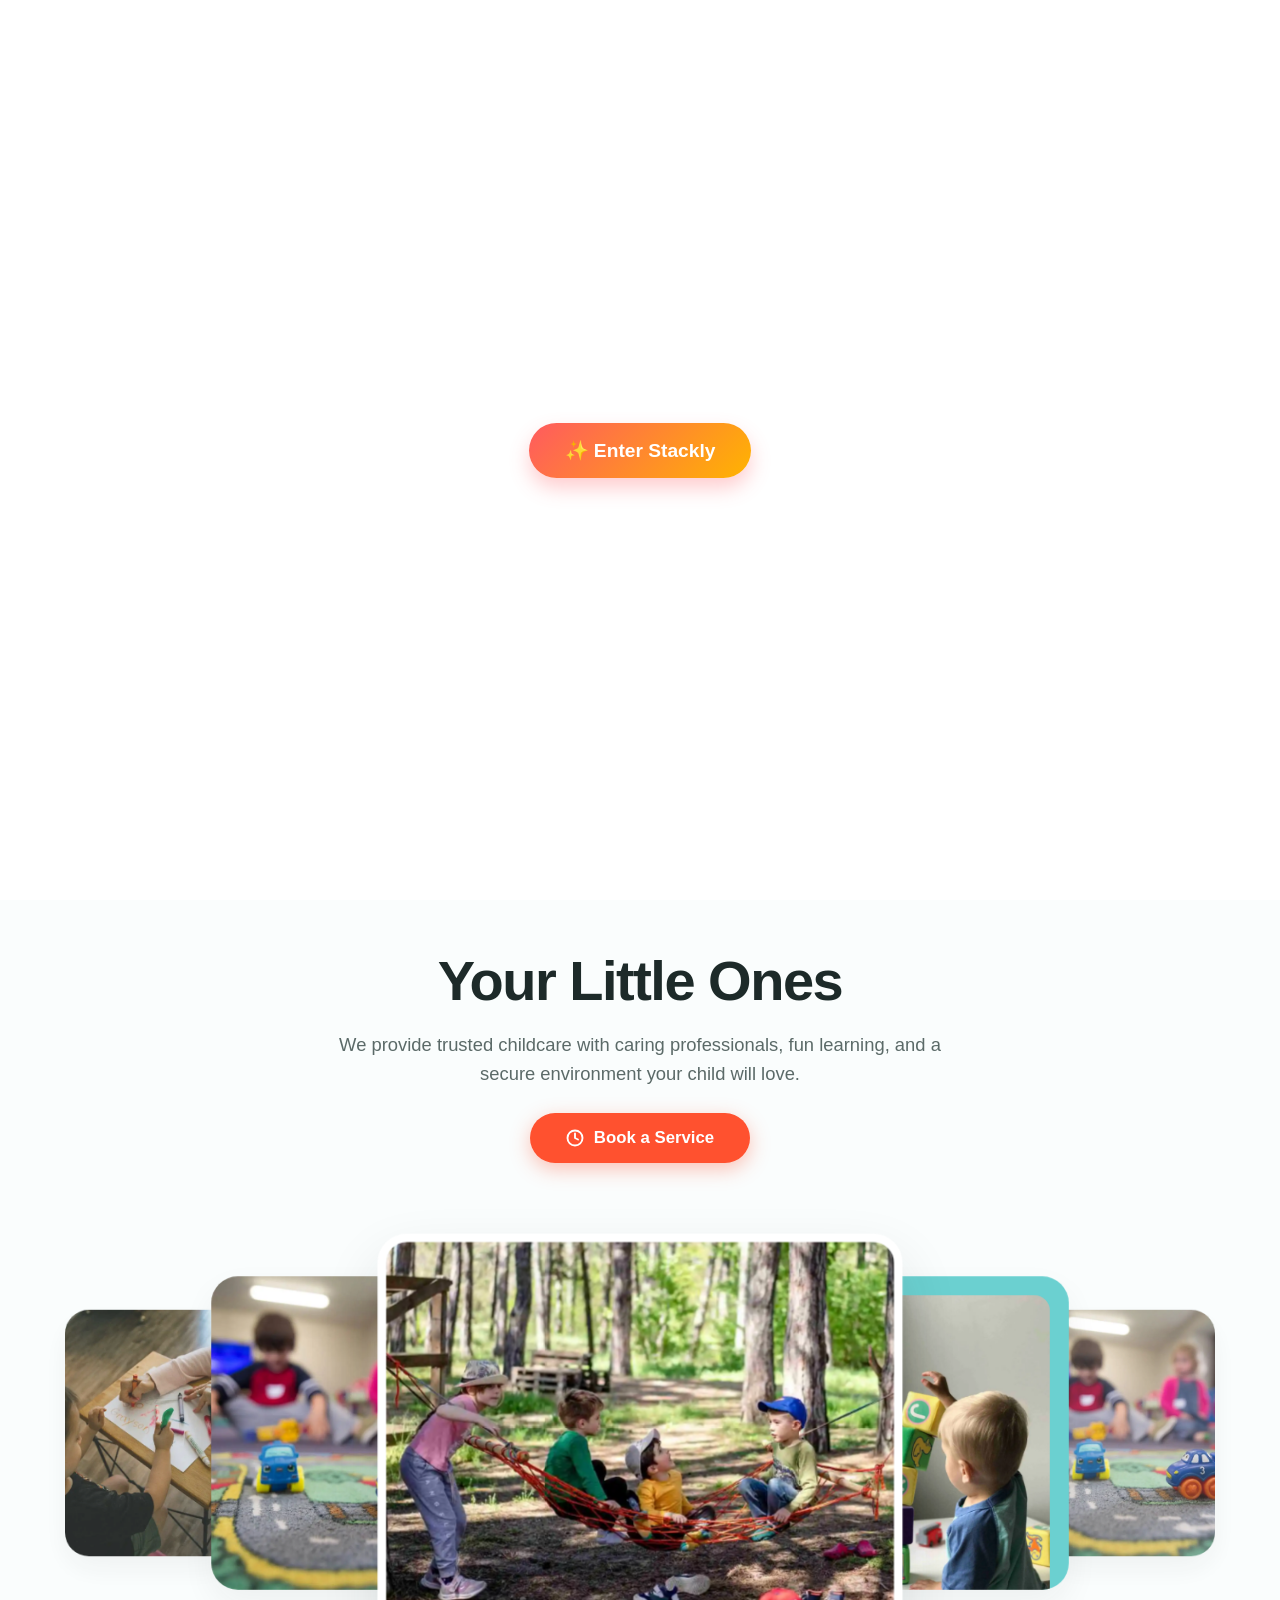
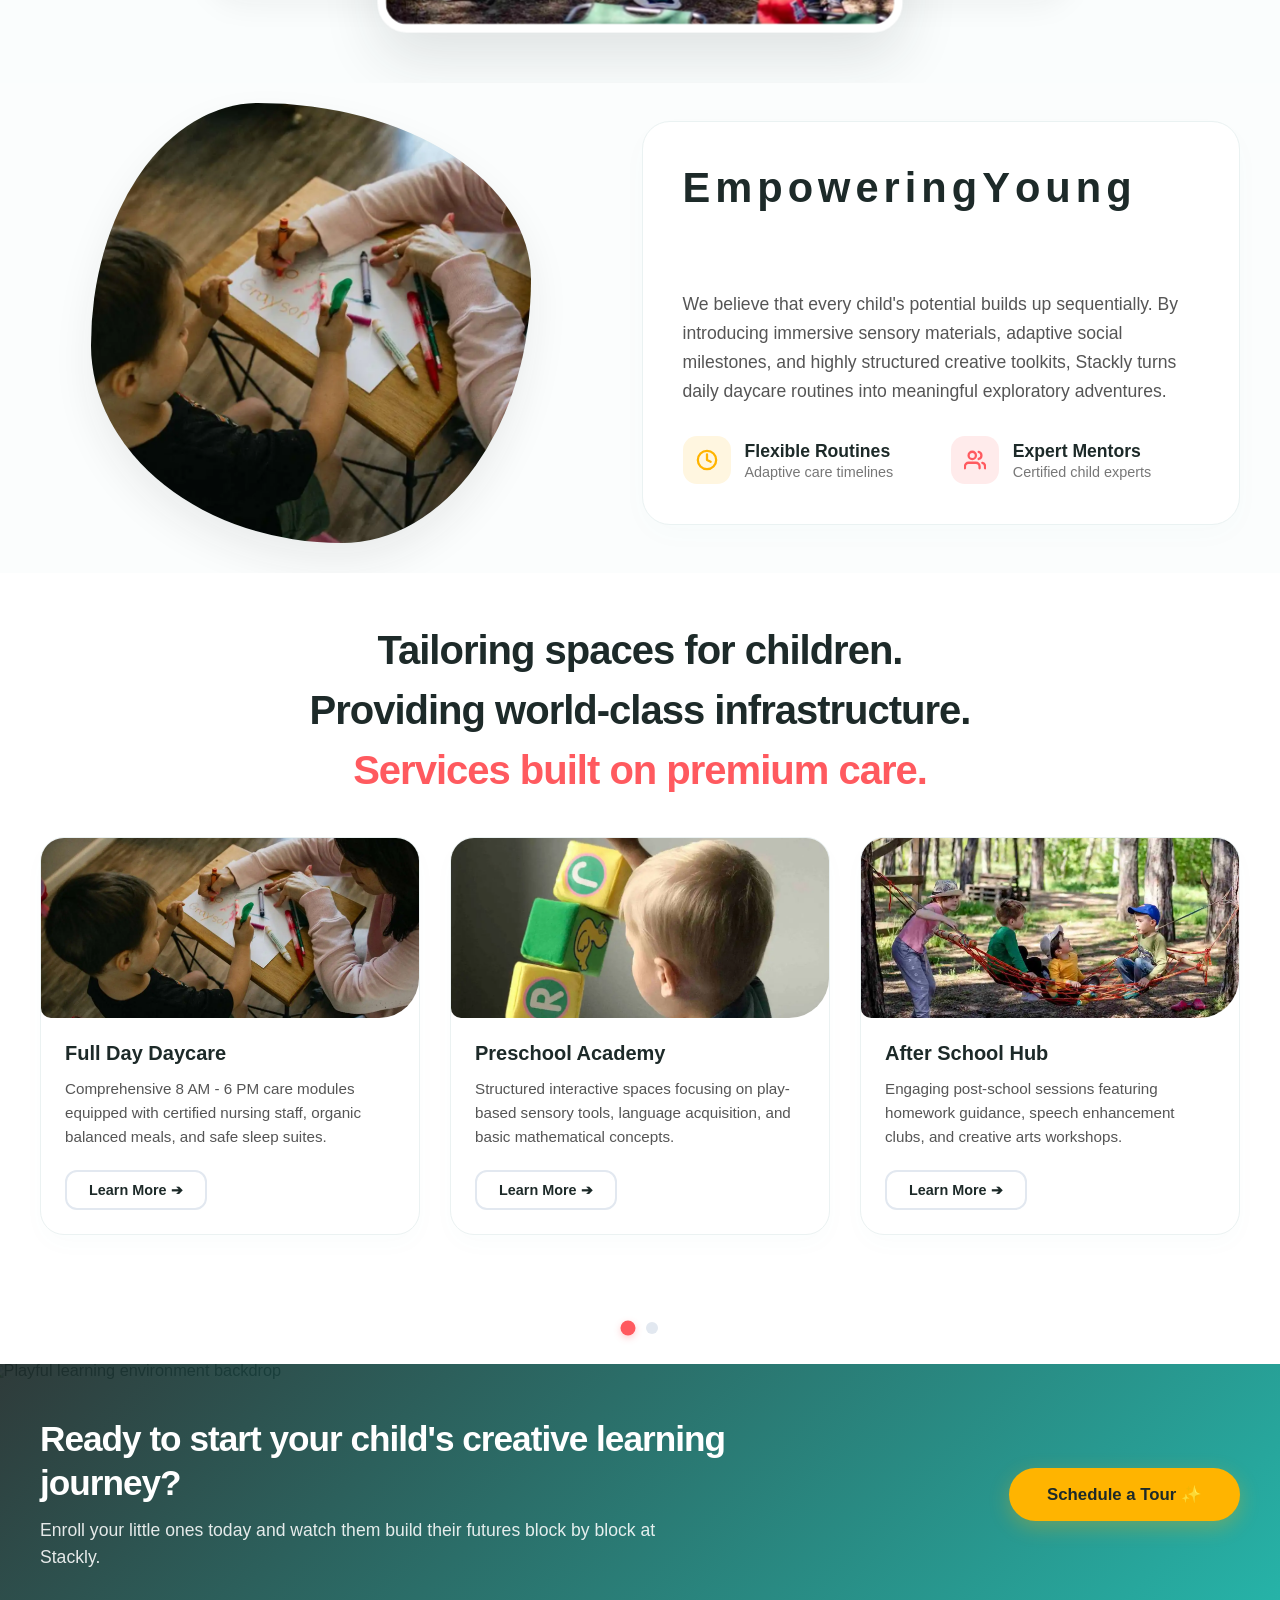
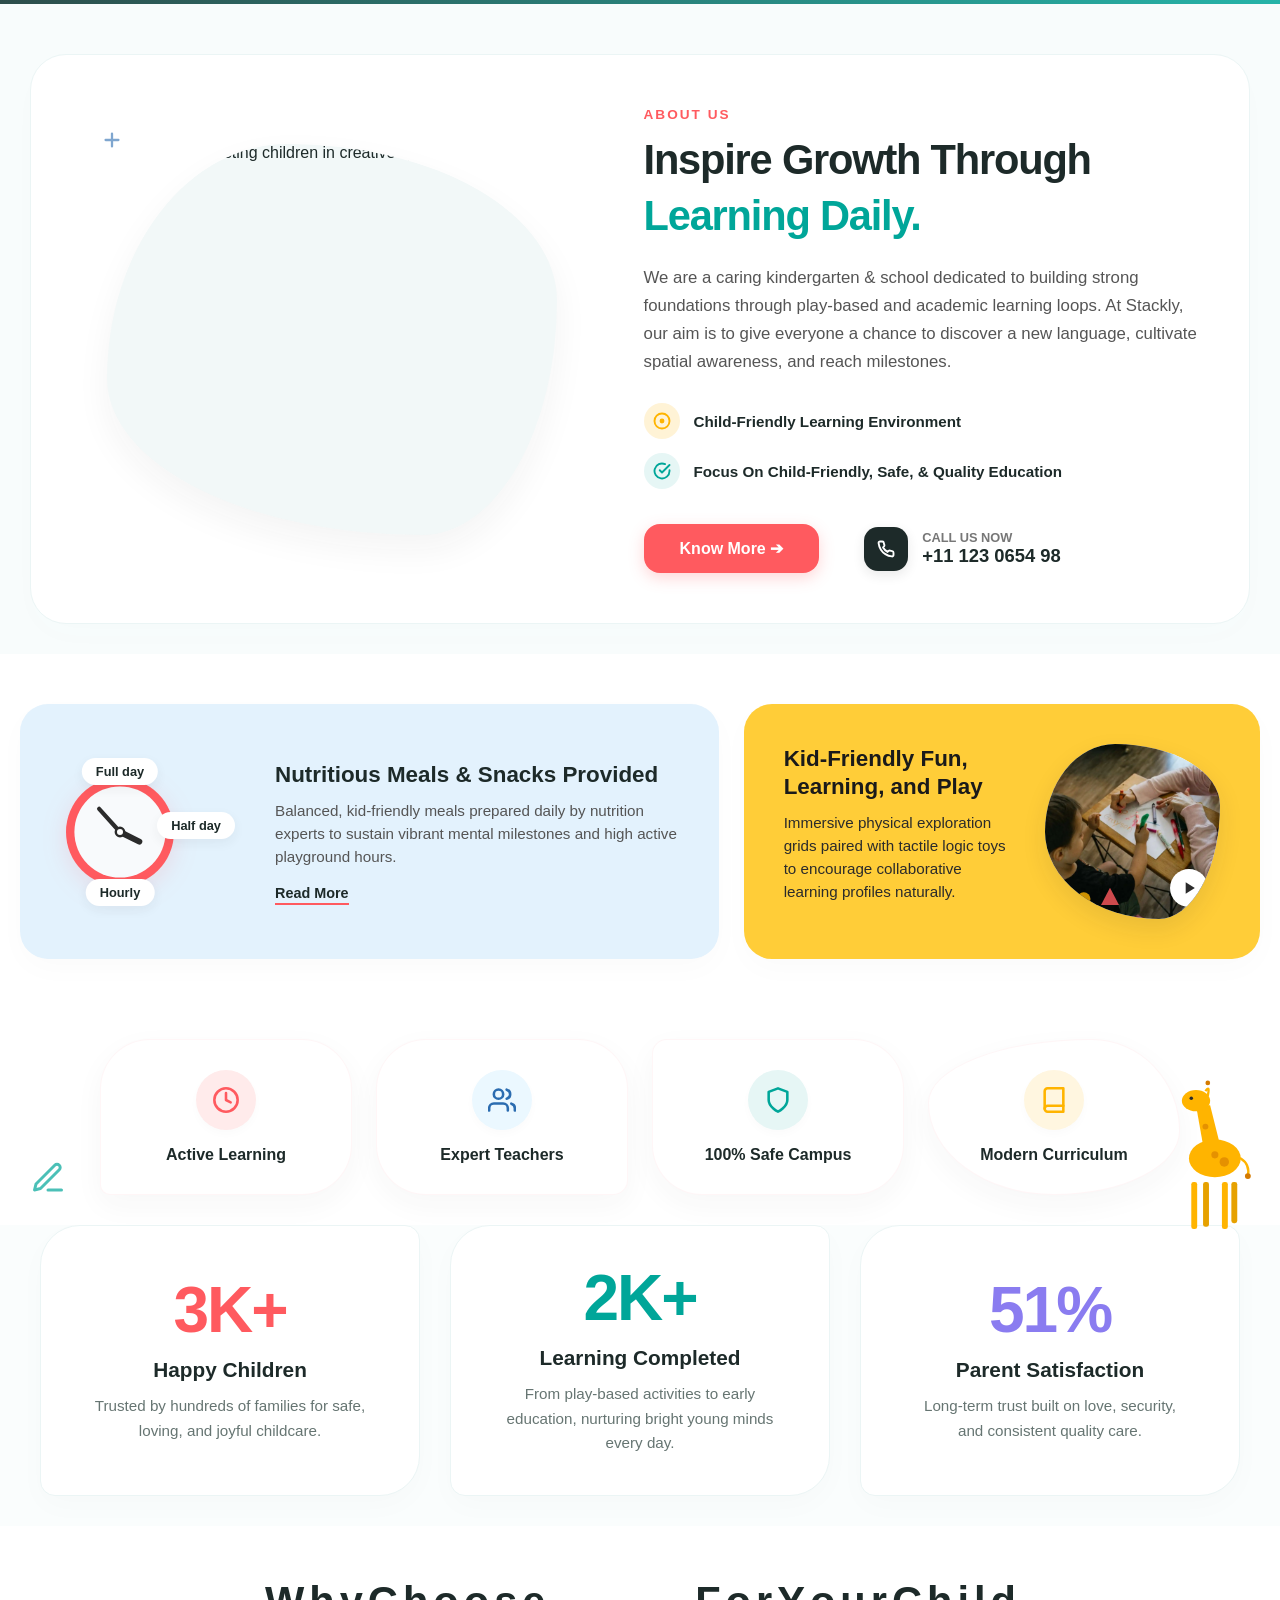
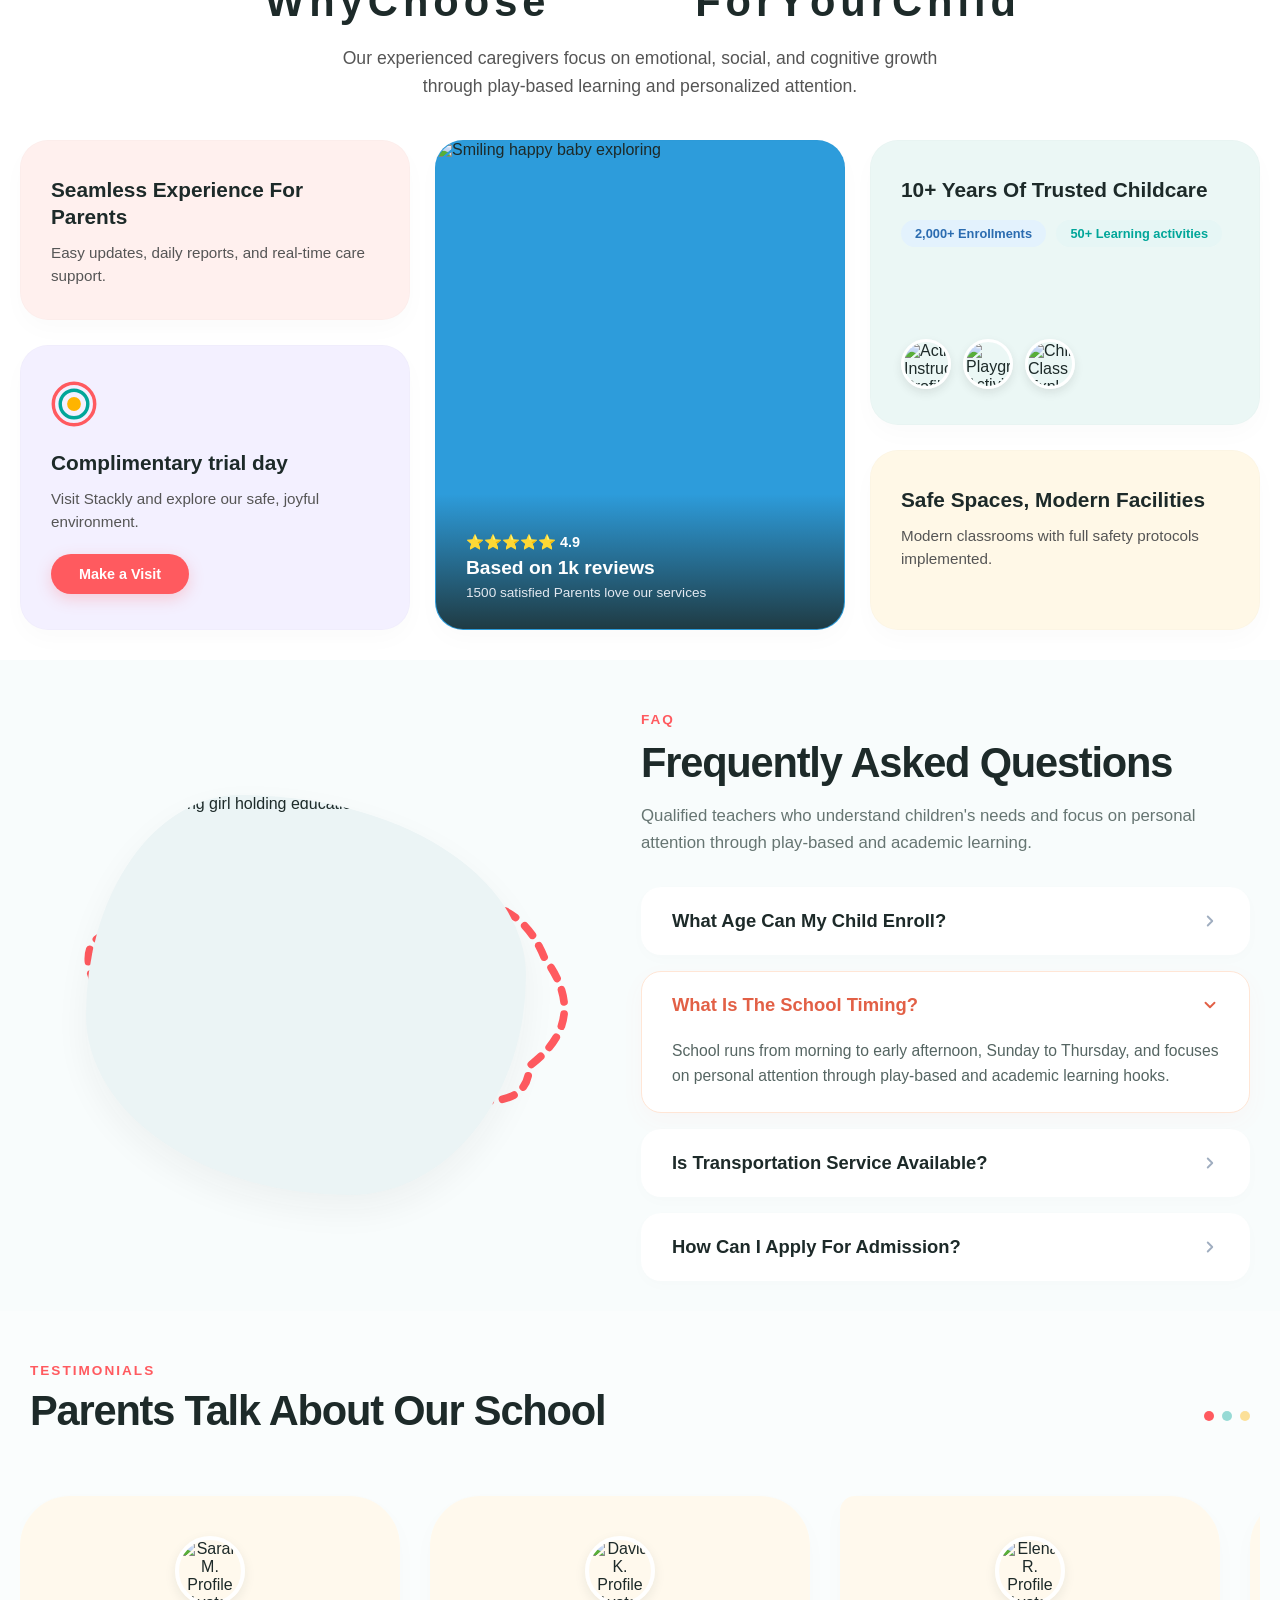
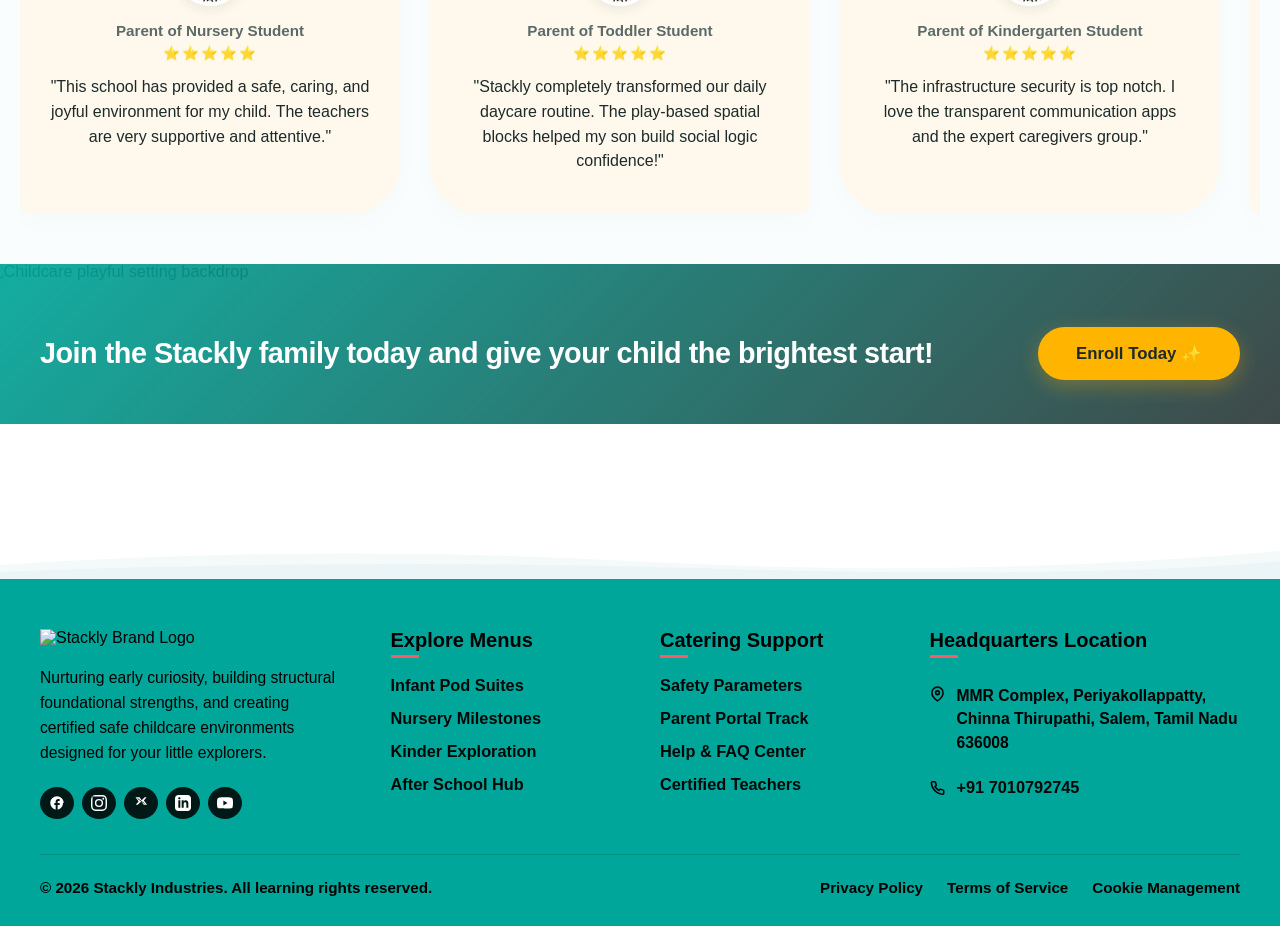
==== commit 91ab86ed: "sub pages" ====
--- a/index.html
+++ b/index.html
@@ -140,11 +140,11 @@
 
         <!-- Centered Navigation Menu Layout -->
         <nav class="nav-menu" id="navMenu">
-            <a href="#home" class="nav-item active">Home</a>
-            <a href="#programs" class="nav-item">Programs</a>
-            <a href="#about" class="nav-item">About Us</a>
-            <a href="#teachers" class="nav-item">Our Team</a>
-            <a href="#contact" class="nav-item">Contact</a>
+            <a href="index.html" class="nav-item active">Home</a>
+            <a href="programs.html" class="nav-item">Programs</a>
+            <a href="about.html" class="nav-item">About Us</a>
+            <a href="blogs.html" class="nav-item">Our Team</a>
+            <a href="contact.html" class="nav-item">Contact</a>
         </nav>
 
         <!-- Right-Aligned Authentication Action Element -->
@@ -233,7 +233,7 @@
     height: 100vh; /* Demands full height of the browser screen */
     min-height: 650px;
     background: linear-gradient(135deg, #FFFFFF 0%, #F5FAFA 100%);
-    padding: 0 20px; /* Generous sideways padding for content safe-zones */
+    padding: 0 0 0 0; /* Generous sideways padding for content safe-zones */
     display: flex;
     align-items: center;
     justify-content: center;
@@ -423,6 +423,378 @@
 }
 
 </script>
+
+<!-- DYNAMIC SCROLL-REVEAL CAROUSEL SHOWCASE -->
+<section class="carousel-showcase-section" id="showcase">
+    
+    <!-- TOP CONTENT BLOCK: SCROLL ANIMATED BOTTOM-TO-TOP -->
+    <div class="showcase-header-pod scroll-bottom-to-top" id="showcaseHeader">
+        <h2 class="showcase-main-title">Your Little Ones</h2>
+        <p class="showcase-subtitle">
+            We provide trusted childcare with caring professionals, fun learning, and a secure environment your child will love.
+        </p>
+        
+        <!-- Interactive Floating Call-To-Action Trigger Button -->
+        <div class="showcase-action-deck">
+            <button class="showcase-cta-btn floating-action-node">
+                <!-- Inline Custom Service Vector Icon Badge -->
+                <svg class="cta-vector-badge" viewBox="0 0 24 24" width="18" height="18" fill="none" stroke="currentColor" stroke-width="2.5" stroke-linecap="round" stroke-linejoin="round">
+                    <path d="M12 22c5.523 0 10-4.477 10-10S17.523 2 12 2 2 6.477 2 12s4.477 10 10 10z"/>
+                    <path d="M12 6v6l4 2"/>
+                </svg>
+                Book a Service
+            </button>
+        </div>
+    </div>
+
+    <!-- BOTTOM CONTENT BLOCK: AUTOMATIC STACKED CARD INTERCHANGE ENGINE -->
+    <div class="showcase-gallery-stage">
+        <div class="stacked-cards-window" id="cardsWindow">
+            
+            <!-- Hidden Outer Left Buffer Card (Position Far Left) -->
+            <div class="gallery-card card-hidden-left">
+                <img src="./assests/care 2.webp" alt="Creative Arts Activity" class="gallery-display-img">
+            </div>
+
+            <!-- Left Background Overlapping Card -->
+            <div class="gallery-card card-left">
+                <img src="./assests/care 3.webp" alt="Nurturing Daycare Playroom" class="gallery-display-img">
+            </div>
+
+            <!-- Left Inner Wing Card (Replicating Overlap profile from reference) -->
+            <div class="gallery-card card-left-wing">
+                <img src="./assests/outdoor.webp" alt="Child Nurturing Exploration" class="gallery-display-img">
+            </div>
+
+            <!-- Hero Featured Foreground Main Card (Bright Teal Stage Backplate) -->
+            <div class="gallery-card card-center-hero">
+                <div class="hero-teal-backplate">
+                    <img src="./assests/preschool.webp" alt="Smiling Active Little Baby" class="gallery-display-img">
+                    
+                    <!-- Decorative Graphic Vector Wiggle Mark Indicator -->
+                    <div class="vector-wiggle-badge">
+                        <svg viewBox="0 0 40 40" width="100%" height="100%">
+                            <path d="M5,12 Q12,5 18,15 T32,8" fill="none" stroke="#FF5A5F" stroke-width="4" stroke-linecap="round"/>
+                            <path d="M8,22 Q16,15 22,25 T36,18" fill="none" stroke="#FF5A5F" stroke-width="4" stroke-linecap="round"/>
+                        </svg>
+                    </div>
+                </div>
+            </div>
+
+            <!-- Right Inner Wing Card (Replicating Overlap profile from reference) -->
+            <div class="gallery-card card-right-wing">
+                <img src="./assests/care 3.webp" alt="Tactile Learning Toys Room" class="gallery-display-img">
+            </div>
+
+            <!-- Right Background Overlapping Card -->
+            <div class="gallery-card card-right">
+                <img src="./assests/care center.webp" alt="Kindergarten Group Session" class="gallery-display-img">
+            </div>
+
+            <!-- Hidden Outer Right Buffer Card (Position Far Right) -->
+            <div class="gallery-card card-hidden-right">
+                <img src="./assests/weekend bootcamp.webp" alt="Immersive Block Exploration" class="gallery-display-img">
+            </div>
+
+        </div>
+    </div>
+
+</section>
+
+<style>
+    /* --- SITE CONTEXT CONFIG VARIABLES --- */
+:root {
+    --primary-color: #FF5A5F;   /* Bright Coral */
+    --secondary-color: #FFB400; /* Warm Yellow */
+    --accent-color: #00A699;    /* Fresh Teal */
+    --text-main: #1D2A29;       /* Deep Organic Charcoal */
+    --card-radius: 24px;
+}
+
+/* --- MAIN SECTION HOUSING CANVAS --- */
+.carousel-showcase-section {
+    width: 100%;
+    background-color: #FAFDFD;
+    /* DESIGN ASSIGNED CONSTANT PADDINGS: 50px Top, 30px Bottom */
+    padding: 50px 20px 30px 20px;
+    overflow: hidden;
+    position: relative;
+    text-align: center;
+}
+
+/* ================= TOP LAYER: SCROLL REVEAL CONTENT DECK ================= */
+.showcase-header-pod {
+    max-width: 780px;
+    margin: 0 auto 50px auto;
+    display: flex;
+    flex-direction: column;
+    align-items: center;
+}
+
+.showcase-main-title {
+    font-size: 3.5rem;
+    font-weight: 900;
+    color: var(--text-main);
+    letter-spacing: -1.5px;
+    margin-bottom: 18px;
+    line-height: 1.1;
+}
+
+.showcase-subtitle {
+    font-size: 1.15rem;
+    line-height: 1.6;
+    color: #5B6A68;
+    max-width: 640px;
+    margin-bottom: 25px;
+}
+
+/* --- BOTTOM-TO-TOP SCROLL KEYFRAME INTERFACE REVEAL --- */
+.scroll-bottom-to-top {
+    opacity: 0;
+    transform: translateY(40px);
+    transition: opacity 0.8s cubic-bezier(0.215, 0.610, 0.355, 1), 
+                transform 0.8s cubic-bezier(0.215, 0.610, 0.355, 1);
+}
+
+.scroll-bottom-to-top.activated-node {
+    opacity: 1;
+    transform: translateY(0);
+}
+
+/* --- FLOATING ACTION CALL TRIGGER CTA --- */
+.showcase-action-deck {
+    position: relative;
+    z-index: 5;
+}
+
+.showcase-cta-btn {
+    background-color: #FF512F; /* Deep Safety Orange Theme Matching Reference */
+    color: #FFFFFF;
+    border: none;
+    padding: 15px 36px;
+    font-size: 1.05rem;
+    font-weight: 700;
+    border-radius: 50px;
+    cursor: pointer;
+    display: flex;
+    align-items: center;
+    gap: 10px;
+    box-shadow: 0 6px 20px rgba(255, 81, 47, 0.35);
+    transition: background-color 0.3s, transform 0.2s, box-shadow 0.2s;
+}
+
+.showcase-cta-btn:hover {
+    background-color: #E04323;
+    transform: translateY(-4px) scale(1.02);
+    box-shadow: 0 10px 25px rgba(255, 81, 47, 0.45);
+}
+
+.floating-action-node {
+    animation: ctaFloatMotion 4s ease-in-out infinite alternate;
+}
+@keyframes ctaFloatMotion { 0% { transform: translateY(0); } 100% { transform: translateY(-7px); } }
+
+.cta-vector-badge {
+    display: inline-block;
+    flex-shrink: 0;
+}
+
+/* ================= BOTTOM LAYER: STACKED RUNTIME CAROUSEL ENGINE ================= */
+.showcase-gallery-stage {
+    width: 100%;
+    max-width: 1200px;
+    margin: 0 auto;
+    position: relative;
+}
+
+.stacked-cards-window {
+    position: relative;
+    width: 100%;
+    height: 440px; /* Protected window canvas elevation box */
+    display: flex;
+    justify-content: center;
+    align-items: center;
+}
+
+/* Universal Base Architecture for Swapping Image Nodes */
+.gallery-card {
+    position: absolute;
+    overflow: hidden;
+    border-radius: var(--card-radius);
+    background-color: #FFFFFF;
+    box-shadow: 0 15px 35px rgba(29, 42, 41, 0.06);
+    /* High performance hardware accelerated transitions mappings */
+    transition: transform 0.75s cubic-bezier(0.4, 0, 0.2, 1), 
+                opacity 0.75s cubic-bezier(0.4, 0, 0.2, 1), 
+                z-index 0.75s ease;
+    will-change: transform, opacity;
+}
+
+.gallery-display-img {
+    width: 100%;
+    height: 100%;
+    object-fit: cover;
+    pointer-events: none;
+    display: block;
+}
+
+/* --- STATE CONFIG MATRIX: SPATIAL TRANSFORM COEFFICIENTS (AUTOMATED SWAPPING) --- */
+
+/* 1. Core Foreground Hero Focus Element (Bright Cyan/Teal Canvas Backdrop) */
+.card-center-hero {
+    width: 500px;
+    height: 380px;
+    z-index: 50;
+    opacity: 1;
+    transform: translateX(0) scale(1.05);
+    border: 8px solid #FFFFFF;
+    box-shadow: 0 25px 55px rgba(29, 42, 41, 0.12);
+}
+.hero-teal-backplate {
+    width: 100%; height: 100%;
+    background-color: #6BD0D0; /* Authentic layout bright teal backplate profile mapping */
+    padding: 20px 20px 0 20px;
+    position: relative;
+    border-radius: calc(var(--card-radius) - 6px);
+}
+.hero-teal-backplate .gallery-display-img {
+    border-radius: calc(var(--card-radius) - 12px) calc(var(--card-radius) - 12px) 0 0;
+}
+
+/* 2. Left & Right Inner Wings Layout Layers (Overlapping boundaries) */
+.card-left-wing {
+    width: 250px; height: 330px; z-index: 40; opacity: 1;
+    transform: translateX(-310px) scale(0.95);
+}
+.card-right-wing {
+    width: 250px; height: 330px; z-index: 40; opacity: 1;
+    transform: translateX(310px) scale(0.95);
+}
+
+/* 3. Left & Right Background Distant Frame Layers */
+.card-left {
+    width: 200px; height: 290px; z-index: 30; opacity: 0.85;
+    transform: translateX(-490px) scale(0.85);
+}
+.card-right {
+    width: 200px; height: 290px; z-index: 30; opacity: 0.85;
+    transform: translateX(490px) scale(0.85);
+}
+
+/* 4. Outer Hidden Virtual Buffer Channels (Pre-loads assets loop outside visibility borders) */
+.card-hidden-left {
+    width: 180px; height: 260px; z-index: 10; opacity: 0;
+    transform: translateX(-650px) scale(0.7);
+}
+.card-hidden-right {
+    width: 180px; height: 260px; z-index: 10; opacity: 0;
+    transform: translateX(650px) scale(0.7);
+}
+
+/* Micro Graphic Vector Orange Wiggle Elements Anchor Positioning */
+.vector-wiggle-badge {
+    position: absolute;
+    top: -20px;
+    left: -15px;
+    width: 45px;
+    height: 45px;
+    z-index: 60;
+    transform: rotate(-15deg);
+}
+
+/* ================= ADAPTIVE RESPONSIVE COMPACT BREAKPOINTS ================= */
+@media (max-width: 1100px) {
+    .showcase-main-title { font-size: 2.8rem; }
+    .stacked-cards-window { height: 380px; }
+    
+    .card-center-hero { width: 400px; height: 320px; }
+    .card-left-wing  { width: 200px; height: 280px; transform: translateX(-240px) scale(0.93); }
+    .card-right-wing { width: 200px; height: 280px; transform: translateX(-240px) scale(0.93); z-index: 35; } /* Stack safely behind hero bounds */
+    .card-right-wing { transform: translateX(240px) scale(0.93); }
+    
+    .card-left, .card-right, .card-hidden-left, .card-hidden-right { display: none !important; } /* Crop distant cards to optimize tablet screens */
+}
+
+@media (max-width: 600px) {
+    .carousel-showcase-section { padding: 40px 16px 30px 16px; }
+    .showcase-main-title { font-size: 2.2rem; }
+    .showcase-subtitle { font-size: 1rem; }
+    
+    .stacked-cards-window { height: 320px; }
+    .card-center-hero { width: 88vw; height: 270px; border: 4px solid #FFFFFF; }
+    .hero-teal-backplate { padding: 12px 12px 0 12px; }
+    
+    .card-left-wing, .card-right-wing { display: none !important; } /* Focus entirely on the active hero card for mobile devices */
+    .showcase-cta-btn { width: 100%; justify-content: center; }
+}
+
+</style>
+
+<script>
+    /**
+ * Stackly Childcare Website - Automatic Interchanging Carousel Engine
+ */
+document.addEventListener("DOMContentLoaded", () => {
+    initScrollRevealBottomToTop();
+    initAutomatedCardRotator();
+});
+
+// 1. HEADER SCROLL DETECTION: Animates parent text node card from bottom to top upon approach
+function initScrollRevealBottomToTop() {
+    const headerNode = document.getElementById("showcaseHeader");
+    if (!headerNode) return;
+
+    const windowObserver = new IntersectionObserver((entries, observer) => {
+        entries.forEach(entry => {
+            if (entry.isIntersecting) {
+                entry.target.classList.add("activated-node");
+                observer.unobserve(entry.target); // Unbind cleanly to maintain memory parameters
+            }
+        });
+    }, { root: null, threshold: 0.15 });
+
+    windowObserver.observe(headerNode);
+}
+
+// 2. AUTOMATED CARD SLIDE TICKER: Continuously cycles geometric configurations every 3 seconds
+function initAutomatedCardRotator() {
+    const windowCasing = document.getElementById("cardsWindow");
+    if (!windowCasing) return;
+
+    // Ordered sequence string representations reflecting stylesheet matrix classes map
+    const activeLayoutStates = [
+        "card-hidden-left",
+        "card-left",
+        "card-left-wing",
+        "card-center-hero",
+        "card-right-wing",
+        "card-right",
+        "card-hidden-right"
+    ];
+
+    // Select live child nodes inside viewport housing
+    let currentCardsList = Array.from(windowCasing.querySelectorAll(".gallery-card"));
+    if (currentCardsList.length < 3) return;
+
+    setInterval(() => {
+        // Pop the trailing item off the array chain and inject it at the beginning of loop sequences
+        const lastCardNode = currentCardsList.pop();
+        currentCardsList.unshift(lastCardNode);
+
+        // Map fresh structural style tags seamlessly across active card elements
+        currentCardsList.forEach((card, index) => {
+            // Remove previous design tokens completely from class lists
+            activeLayoutStates.forEach(stateClass => card.classList.remove(stateClass));
+            
+            // Assign calculated next position token configuration class
+            card.classList.add(activeLayoutStates[index]);
+        });
+
+    }, 3000); // 3000ms target automatic interchange frequency interval
+}
+
+</script>
+
 <!-- ADVANCED ABOUT EXTENSION HOUSING -->
 <section class="about-next-section" id="about-more">
     <div class="about-next-container">
@@ -503,7 +875,7 @@
     width: 100%;
     background-color: #FBFDFD;
     /* REDUCED TARGET PADDING VALUES: 50px Top, 30px Bottom */
-    padding: 10px 20px 30px 20px;
+    padding: 20px 20px 30px 20px;
     overflow: hidden;
     position: relative;
 }
@@ -1225,6 +1597,621 @@
             targetPageElement.classList.add("active");
         });
     });
+}
+
+</script>
+
+<!-- FULL WIDTH TWO-LINE CTA BANNER WRAPPER -->
+<section class="full-width-cta-banner">
+    
+    <!-- Core Background Layer Image Map driven via native <img> tag -->
+    <img src="https://unsplash.com" alt="Playful learning environment backdrop" class="banner-background-img">
+    
+    <!-- High-Trust Contrast Glassmorphism Sheet Overlay -->
+    <div class="banner-color-overlay"></div>
+
+    <div class="banner-content-container">
+        
+        <!-- Left Side: Two-Line Text Communication Matrix -->
+        <div class="banner-text-column scroll-reveal-node" id="ctaTextNode">
+            <h2 class="banner-title-line">Ready to start your child's creative learning journey?</h2>
+            <p class="banner-subtitle-line">Enroll your little ones today and watch them build their futures block by block at Stackly.</p>
+        </div>
+
+        <!-- Right Side: Action Trigger CTA Hook -->
+        <div class="banner-action-column">
+            <button class="banner-cta-trigger interactive-float-node">Schedule a Tour ✨</button>
+        </div>
+
+    </div>
+</section>
+
+<style>
+    /* --- SITE CONTEXT CONFIG PARAMETERS --- */
+:root {
+    --primary-color: #FF5A5F;   /* Bright Coral */
+    --secondary-color: #FFB400; /* Warm Yellow */
+    --accent-color: #00A699;    /* Fresh Teal */
+    --text-light: #FFFFFF;
+}
+
+/* --- FULL WINDOW SECTION WRAPPER --- */
+.full-width-cta-banner {
+    position: relative;
+    width: 100vw;
+    /* Pulls edge alignment flush past standard container margins */
+    margin-left: calc(-50vw + 50%);
+    margin-right: calc(-50vw + 50%);
+    min-height: 240px; 
+    /* TARGET PARAMETER DESIGN PADDINGS: 50px Top, 30px Bottom */
+    padding: 50px 40px 30px 40px;
+    display: flex;
+    align-items: center;
+    justify-content: center;
+    overflow: hidden;
+}
+
+/* --- BACKGROUND IMAGE ARCHITECTURE LAYERS --- */
+.banner-background-img {
+    position: absolute;
+    top: 0;
+    left: 0;
+    width: 100%;
+    height: 100%;
+    object-fit: cover;
+    z-index: 1;
+    pointer-events: none;
+    transform: scale(1.02); /* Safeguards edge bleed spaces on viewport resize tracks */
+    transition: transform 0.5s ease;
+}
+
+/* Interactive zoom parallax mapping on banner entry */
+.full-width-cta-banner:hover .banner-background-img {
+    transform: scale(1.05);
+}
+
+/* Rich, custom gradient color backdrop over raw image to guarantee text contrast */
+.banner-color-overlay {
+    position: absolute;
+    top: 0; left: 0; width: 100%; height: 100%;
+    background: linear-gradient(135deg, rgba(29, 42, 41, 0.92) 0%, rgba(0, 166, 153, 0.85) 100%);
+    z-index: 2;
+    pointer-events: none;
+}
+
+/* --- INNER ALIGNMENT CONSTRAINTS --- */
+.banner-content-container {
+    width: 100%;
+    max-width: 1200px;
+    margin: 0 auto;
+    display: grid;
+    /* MANDATED LAYOUT MATRIX: Left side text content, Right side call button trigger */
+    grid-template-columns: 1.25fr 0.75fr;
+    gap: 40px;
+    align-items: center;
+    position: relative;
+    z-index: 5;
+}
+
+/* --- LEFT COLUMN: COPYWRITING FIELD --- */
+.banner-text-column {
+    text-align: left;
+}
+
+.banner-title-line {
+    font-size: 2.2rem;
+    font-weight: 800;
+    line-height: 1.25;
+    color: var(--text-light);
+    letter-spacing: -1px;
+    margin-bottom: 12px;
+}
+
+.banner-subtitle-line {
+    font-size: 1.1rem;
+    line-height: 1.55;
+    color: rgba(255, 255, 255, 0.88);
+    max-width: 680px;
+}
+
+/* --- RIGHT COLUMN: CTAS ACTIONS DECK --- */
+.banner-action-column {
+    display: flex;
+    justify-content: flex-end;
+}
+
+.banner-cta-trigger {
+    background-color: var(--secondary-color); /* Bright optimistic brand yellow matching profile */
+    color: #1D2A29;
+    border: none;
+    padding: 16px 38px;
+    font-size: 1.05rem;
+    font-weight: 800;
+    border-radius: 50px;
+    cursor: pointer;
+    box-shadow: 0 6px 20px rgba(255, 180, 0, 0.3);
+    white-space: nowrap;
+    transition: background-color 0.25s, transform 0.25s, box-shadow 0.25s;
+}
+
+.banner-cta-trigger:hover {
+    background-color: #E29E00;
+    transform: translateY(-4px) scale(1.02);
+    box-shadow: 0 10px 25px rgba(255, 180, 0, 0.45);
+}
+
+/* Continuous Infinite Levitation Loops Physics */
+.interactive-float-node {
+    animation: ctaBannerFloat 4s ease-in-out infinite alternate;
+}
+@keyframes ctaBannerFloat { 0% { transform: translateY(0); } 100% { transform: translateY(-7px); } }
+
+/* --- SCROLL REVEAL TIMING ANCHORS --- */
+.scroll-reveal-node {
+    opacity: 0;
+    transform: translateY(20px);
+    transition: opacity 0.75s cubic-bezier(0.215, 0.610, 0.355, 1), 
+                transform 0.75s cubic-bezier(0.215, 0.610, 0.355, 1);
+}
+.scroll-reveal-node.activated-fade {
+    opacity: 1;
+    transform: translateY(0);
+}
+
+/* ================= ADAPTIVE RESPONSIVE GRID OVERLAY ================= */
+@media (max-width: 992px) {
+    .full-width-cta-banner { padding: 45px 24px 35px 24px; }
+    .banner-title-line { font-size: 1.8rem; }
+    
+    /* Collapses fluidly into centralized stacked rows layout on medium displays */
+    .banner-content-container {
+        grid-template-columns: 1fr;
+        gap: 30px;
+        text-align: center;
+    }
+    .banner-text-column { display: flex; flex-direction: column; align-items: center; text-align: center; }
+    .banner-action-column { justify-content: center; width: 100%; }
+}
+
+@media (max-width: 520px) {
+    .banner-title-line { font-size: 1.45rem; }
+    .banner-subtitle-line { font-size: 0.95rem; }
+    .banner-cta-trigger { width: 100%; text-align: center; padding: 14px 24px; }
+}
+
+</style>
+
+<script>
+    /**
+ * Stackly Childcare Website - Full Width CTA Scroll Reveal Engine
+ */
+document.addEventListener("DOMContentLoaded", () => {
+    initBannerScrollRevealObserver();
+});
+
+// SCROLL OBSERVER: Fades text columns fluidly into layout view bounds upon approach
+function initBannerScrollRevealObserver() {
+    const textTarget = document.getElementById("ctaTextNode");
+    if (!textTarget) return;
+
+    const bannerScrollObserver = new IntersectionObserver((entries, observer) => {
+        entries.forEach(entry => {
+            if (entry.isIntersecting) {
+                entry.target.classList.add("activated-fade");
+                observer.unobserve(entry.target); // Sever connection loop to optimize browser runtime footprints
+            }
+        });
+    }, { root: null, threshold: 0.15 });
+
+    bannerScrollObserver.observe(textTarget);
+}
+
+</script>
+
+
+
+<!-- ABOUT US DETAILED REINFORCED PROFILE POD -->
+<section class="about-profile-section" id="about-profile">
+    <div class="about-profile-container" id="profileGlowPod">
+        
+        <!-- LEFT COLUMN BOUNDS: FIXED IMAGE GALLERY SIDE -->
+        <div class="profile-media-column">
+            <div class="asymmetrical-profile-frame">
+                <!-- Main representation image mapping from reference image theme -->
+                <img src="https://unsplash.com" alt="Teacher instructing children in creative space" class="profile-display-img">
+            </div>
+            
+            <!-- Drifting Background Vector Cross Accent -->
+            <div class="profile-vector-cross float-item-1">
+                <svg viewBox="0 0 24 24" width="22" height="22" fill="none" stroke="#2B6CB0" stroke-width="2.5" stroke-linecap="round">
+                    <path d="M12 5v14M5 12h14"/>
+                </svg>
+            </div>
+        </div>
+
+        <!-- RIGHT COLUMN BOUNDS: FIXED TEXT CONTENT SIDE -->
+        <div class="profile-text-column">
+            <span class="profile-mini-tagline">About Us</span>
+            
+            <!-- Scroll-Triggered Sentence-by-Sentence Headline Matrix -->
+            <h2 class="profile-scroll-headline" id="profileScrollRevealTitle">
+                <span class="profile-sentence">Inspire Growth Through</span>
+                <span class="profile-sentence highlight">Learning Daily.</span>
+            </h2>
+            
+            <p class="profile-description">
+                We are a caring kindergarten & school dedicated to building strong foundations through play-based and academic learning loops. At Stackly, our aim is to give everyone a chance to discover a new language, cultivate spatial awareness, and reach milestones.
+            </p>
+
+            <!-- Dual Highlight Blocks Rows with Inline Vector Badges -->
+            <div class="profile-highlights-matrix">
+                <div class="profile-highlight-capsule">
+                    <div class="profile-badge-shell orange-tint">
+                        <svg viewBox="0 0 24 24" width="18" height="18" fill="none" stroke="currentColor" stroke-width="2.5" stroke-linecap="round" stroke-linejoin="round">
+                            <circle cx="12" cy="12" r="10"/>
+                            <circle cx="12" cy="12" r="2" fill="currentColor"/>
+                        </svg>
+                    </div>
+                    <p>Child-Friendly Learning Environment</p>
+                </div>
+                
+                <div class="profile-highlight-capsule">
+                    <div class="profile-badge-shell blue-tint">
+                        <svg viewBox="0 0 24 24" width="18" height="18" fill="none" stroke="currentColor" stroke-width="2.5" stroke-linecap="round" stroke-linejoin="round">
+                            <path d="M22 11.08V12a10 10 0 1 1-5.93-9.14"/>
+                            <polyline points="22 4 12 14.01 9 11.01"/>
+                        </svg>
+                    </div>
+                    <p>Focus On Child-Friendly, Safe, & Quality Education</p>
+                </div>
+            </div>
+
+            <!-- Call Actions Footer Dock with Floating Buttons -->
+            <div class="profile-action-footer">
+                <button class="profile-cta-btn primary-profile-cta float-cta-node">Know More ➔</button>
+                
+                <div class="profile-phone-bridge">
+                    <div class="profile-phone-badge">
+                        <svg viewBox="0 0 24 24" width="18" height="18" fill="none" stroke="#FFFFFF" stroke-width="2.5" stroke-linecap="round" stroke-linejoin="round">
+                            <path d="M22 16.92v3a2 2 0 0 1-2.18 2 19.79 19.79 0 0 1-8.63-3.07 19.5 19.5 0 0 1-6-6 19.79 19.79 0 0 1-3.07-8.67A2 2 0 0 1 4.11 2h3a2 2 0 0 1 2 1.72 12.84 12.84 0 0 0 .7 2.81 2 2 0 0 1-.45 2.11L8.09 9.91a16 16 0 0 0 6 6l1.27-1.27a2 2 0 0 1 2.11-.45 12.84 12.84 0 0 0 2.81.7A2 2 0 0 1 22 16.92z"/>
+                        </svg>
+                    </div>
+                    <div class="profile-phone-labels">
+                        <span>Call Us Now</span>
+                        <a href="tel:+11123065498" class="profile-phone-anchor">+11 123 0654 98</a>
+                    </div>
+                </div>
+            </div>
+        </div>
+
+    </div>
+</section>
+
+<style>
+    /* --- SITE DESIGN SYSTEM TOKENS --- */
+:root {
+    --primary-color: #FF5A5F;   /* Bright Coral */
+    --secondary-color: #FFB400; /* Warm Yellow */
+    --accent-color: #00A699;    /* Fresh Teal */
+    --text-main: #2B2B2B;       /* Deep Charcoal */
+    --card-surface: #FFFFFF;
+}
+
+/* --- SECTION CONTAINER WRAPPER --- */
+.about-profile-section {
+    width: 100%;
+    background-color: #F8FCFC;
+    /* TARGET ASSIGNED SYSTEM PADDINGS: 50px Top, 30px Bottom */
+    padding: 50px 20px 30px 20px;
+    overflow: hidden;
+    position: relative;
+}
+
+.about-profile-container {
+    width: 100%;
+    max-width: 1220px;
+    margin: 0 auto;
+    background-color: var(--card-surface);
+    border: 1px solid #EBF5F5;
+    border-radius: 36px;
+    padding: 50px;
+    display: grid;
+    /* MANDATED ORIENTATION MAPPING: Left Side Image column, Right Side Text content column */
+    grid-template-columns: 0.95fr 1.05fr;
+    gap: 60px;
+    align-items: center;
+    box-shadow: 0 12px 35px rgba(0, 166, 153, 0.01);
+    position: relative;
+}
+
+/* --- LEFT SIDE: MEDIA LAYOUT PANE WITH CUSTOM CURVE MASKS --- */
+.profile-media-column {
+    position: relative;
+    display: flex;
+    justify-content: center;
+    width: 100%;
+}
+
+/* Attractive organic picture frame silhouette (strictly non-standard square/rectangle bounds) */
+.asymmetrical-profile-frame {
+    width: 100%;
+    max-width: 450px;
+    aspect-ratio: 1.15 / 1;
+    overflow: hidden;
+    border-radius: 40% 60% 30% 70% / 60% 40% 60% 40%; /* Smooth fluid edge masking contours */
+    box-shadow: 0 15px 35px rgba(43, 43, 43, 0.05);
+    background-color: #F2F8F8;
+    z-index: 2;
+}
+
+.profile-display-img {
+    width: 100%;
+    height: 100%;
+    object-fit: cover;
+}
+
+.profile-vector-cross {
+    position: absolute;
+    top: -15px;
+    left: 20px;
+    z-index: 1;
+    opacity: 0.6;
+}
+.float-item-1 { animation: miniFloat 3.5s ease-in-out infinite alternate; }
+@keyframes miniFloat { 0% { transform: translateY(0); } 100% { transform: translateY(-5px); } }
+
+/* --- RIGHT SIDE: COPYWRITING TEXT PANE AND SCROLL REGISTERS --- */
+.profile-text-column {
+    width: 100%;
+    text-align: left;
+    position: relative;
+}
+
+.profile-mini-tagline {
+    font-size: 0.85rem;
+    font-weight: 800;
+    color: var(--primary-color);
+    text-transform: uppercase;
+    letter-spacing: 2px;
+    display: inline-block;
+    margin-bottom: 12px;
+}
+
+/* Sentence-by-Sentence text reveal configuration classes maps */
+.profile-scroll-headline {
+    font-size: 2.6rem;
+    font-weight: 800;
+    line-height: 1.25;
+    color: var(--text-main);
+    letter-spacing: -1.2px;
+    margin-bottom: 22px;
+    display: flex;
+    flex-direction: column;
+    gap: 4px;
+}
+
+.profile-sentence {
+    opacity: 0;
+    transform: translateY(18px);
+    transition: opacity 0.6s cubic-bezier(0.215, 0.610, 0.355, 1), 
+                transform 0.6s cubic-bezier(0.215, 0.610, 0.355, 1);
+}
+
+.profile-sentence.revealed-line {
+    opacity: 1;
+    transform: translateY(0);
+}
+
+.profile-scroll-headline .highlight {
+    color: var(--accent-color);
+}
+
+.profile-description {
+    font-size: 1.05rem;
+    line-height: 1.65;
+    color: #555555;
+    margin-bottom: 28px;
+}
+
+/* Inside highlighting points block pods layout grid rows */
+.profile-highlights-matrix {
+    display: flex;
+    flex-direction: column;
+    gap: 14px;
+    margin-bottom: 35px;
+}
+
+.profile-highlight-capsule {
+    display: flex;
+    align-items: center;
+    gap: 14px;
+    font-weight: 700;
+    color: var(--text-main);
+    font-size: 0.95rem;
+}
+
+.profile-badge-shell {
+    width: 36px;
+    height: 36px;
+    border-radius: 50%;
+    display: flex;
+    align-items: center;
+    justify-content: center;
+    flex-shrink: 0;
+}
+.orange-tint { background-color: #FFF3D6; color: var(--secondary-color); }
+.blue-tint { background-color: #E6F6F5; color: var(--accent-color); }
+
+/* --- CALL INTERACTIVE FOOTER ACTION DECK LAYOUTS --- */
+.profile-action-footer {
+    display: flex;
+    align-items: center;
+    gap: 45px;
+}
+
+.profile-cta-btn {
+    padding: 15px 36px;
+    font-size: 1rem;
+    font-weight: 700;
+    border-radius: 16px;
+    border: none;
+    cursor: pointer;
+    transition: background-color 0.3s, transform 0.2s, box-shadow 0.2s;
+}
+
+.primary-profile-cta {
+    background-color: var(--primary-color);
+    color: #FFFFFF;
+    box-shadow: 0 5px 15px rgba(255, 90, 95, 0.25);
+}
+.primary-profile-cta:hover {
+    background-color: #E04449;
+}
+
+/* Infinite Floating CTAs engine */
+.float-cta-node { animation: ctaLevitation 4s ease-in-out infinite alternate; }
+@keyframes ctaLevitation { 0% { transform: translateY(0); } 100% { transform: translateY(-7px); } }
+
+.profile-cta-btn:hover {
+    transform: translateY(-3px) scale(1.02);
+    box-shadow: 0 8px 20px rgba(43, 43, 43, 0.12);
+}
+
+/* Phone Connection Anchor layout badges structure */
+.profile-phone-bridge {
+    display: flex;
+    align-items: center;
+    gap: 14px;
+}
+
+.profile-phone-badge {
+    width: 44px;
+    height: 44px;
+    background-color: var(--text-main);
+    border-radius: 14px;
+    display: flex;
+    align-items: center;
+    justify-content: center;
+    box-shadow: 0 4px 12px rgba(43, 43, 43, 0.1);
+}
+
+.profile-phone-labels {
+    display: flex;
+    flex-direction: column;
+    text-align: left;
+}
+
+.profile-phone-labels span {
+    font-size: 0.8rem;
+    font-weight: 600;
+    color: #777777;
+    text-transform: uppercase;
+}
+
+.profile-phone-anchor {
+    font-size: 1.15rem;
+    font-weight: 800;
+    color: var(--text-main);
+    text-decoration: none;
+    transition: color 0.2s;
+}
+.profile-phone-anchor:hover {
+    color: var(--primary-color);
+}
+
+/* Ambient Cursor Hover Glow Matrix overlay via coordinates pointer trackers */
+.about-profile-container::before {
+    content: '';
+    position: absolute;
+    top: var(--ap-y, -200px);
+    left: var(--ap-x, -200px);
+    width: 320px;
+    height: 320px;
+    background: radial-gradient(circle, rgba(0, 166, 153, 0.05) 0%, transparent 70%);
+    border-radius: 50%;
+    pointer-events: none;
+    transform: translate(-50%, -50%);
+    z-index: 1;
+    opacity: 0;
+    transition: opacity 0.3s ease;
+}
+.about-profile-container:hover::before { opacity: 1; }
+
+/* ================= COMPREHENSIVE HIGH-UTILITY RESPONSIVE INTERFACE ================= */
+@media (max-width: 992px) {
+    .about-profile-section { padding: 40px 16px 30px 16px; }
+    
+    /* Converts to stacked fluid rows naturally on small screens layout structure */
+    .about-profile-container { 
+        grid-template-columns: 1fr; 
+        gap: 45px; 
+        padding: 40px 24px; 
+    }
+    
+    .profile-media-column { order: -1; } /* Shifts image asset component up above text on small viewports */
+    .profile-scroll-headline { font-size: 2.1rem; align-items: center; text-align: center; }
+    .profile-text-column { display: flex; flex-direction: column; align-items: center; text-align: center; }
+}
+
+@media (max-width: 580px) {
+    .profile-action-footer { flex-direction: column; width: 100%; gap: 24px; }
+    .profile-cta-btn { width: 100%; text-align: center; }
+    .profile-phone-bridge { width: 100%; justify-content: center; }
+    .asymmetrical-profile-frame { max-width: 340px; }
+}
+
+</style>
+
+<script>
+    /**
+ * Stackly Childcare Website - Interactive About Profile Module Engine
+ */
+document.addEventListener("DOMContentLoaded", () => {
+    initProfileGlowContainer();
+    initSentenceScrollRevealObserver();
+});
+
+// 1. POINTER INTERACTIVE GLOW RADIAL COORDINATOR: Projects lighting trails onto background card panel grid
+function initProfileGlowContainer() {
+    const pod = document.getElementById("profileGlowPod");
+    if (!pod) return;
+
+    pod.addEventListener("mousemove", (e) => {
+        const rect = pod.getBoundingClientRect();
+        const mouseX = e.clientX - rect.left;
+        const mouseY = e.clientY - rect.top;
+
+        // Set contextual token hooks directly inside target style rules environments scope
+        pod.style.setProperty("--ap-x", `${mouseX}px`);
+        pod.style.setProperty("--ap-y", `${mouseY}px`);
+    });
+}
+
+// 2. SENTENCE-BY-SENTENCE SCROLL REVEAL OBSERVER: Unveils individual content text lines sequentially when scrolled inside viewports
+function initSentenceScrollRevealObserver() {
+    const titleNode = document.getElementById("profileScrollRevealTitle");
+    if (!titleNode) return;
+
+    const intersectionObserver = new IntersectionObserver((entries, observer) => {
+        entries.forEach(entry => {
+            if (entry.isIntersecting) {
+                const parent = entry.target;
+                const sentences = parent.querySelectorAll(".profile-sentence");
+
+                // Stagger individual lines sequence reveals cleanly by 240 milliseconds
+                sentences.forEach((sentence, index) => {
+                    setTimeout(() => {
+                        sentence.classList.add("profile-reveal-line", "revealed-line");
+                    }, index * 240);
+                });
+
+                // Clear operational tracking targets once loop has run to optimize layout loops memory efficiency
+                observer.unobserve(parent);
+            }
+        });
+    }, { root: null, threshold: 0.2, rootMargin: "0px 0px -20px 0px" });
+
+    intersectionObserver.observe(titleNode);
 }
 
 </script>
@@ -1618,85 +2605,101 @@
 
 </script>
 
-<!-- ABOUT US DETAILED REINFORCED PROFILE POD -->
-<section class="about-profile-section" id="about-profile">
-    <div class="about-profile-container" id="profileGlowPod">
+
+
+
+<!-- STANDALONE FLOATING PILLARS & MASCOT SECTION -->
+<section class="standalone-pillars-section">
+    
+    <!-- PLAYFUL BACKGROUND DECORATION VECTOR ACCENT -->
+    <div class="pencil-vector-accent">
+        <svg viewBox="0 0 24 24" width="36" height="36" fill="none" stroke="#00A699" stroke-width="2" stroke-linecap="round" stroke-linejoin="round">
+            <path d="M12 20h9"/>
+            <path d="M16.5 3.5a2.121 2.121 0 0 1 3 3L7 19l-4 1 1-4L16.5 3.5z"/>
+        </svg>
+    </div>
+
+    <div class="pillars-alone-container">
         
-        <!-- LEFT COLUMN BOUNDS: FIXED IMAGE GALLERY SIDE -->
-        <div class="profile-media-column">
-            <div class="asymmetrical-profile-frame">
-                <!-- Main representation image mapping from reference image theme -->
-                <img src="https://unsplash.com" alt="Teacher instructing children in creative space" class="profile-display-img">
-            </div>
-            
-            <!-- Drifting Background Vector Cross Accent -->
-            <div class="profile-vector-cross float-item-1">
-                <svg viewBox="0 0 24 24" width="22" height="22" fill="none" stroke="#2B6CB0" stroke-width="2.5" stroke-linecap="round">
-                    <path d="M12 5v14M5 12h14"/>
+        <!-- CARD 1: ACTIVE LEARNING -->
+        <div class="pillar-alone-card shape-blob-1 animate-float-1">
+            <div class="vector-badge-shell badge-coral">
+                <svg viewBox="0 0 24 24" width="28" height="28" fill="none" stroke="currentColor" stroke-width="2.2" stroke-linecap="round" stroke-linejoin="round">
+                    <circle cx="12" cy="12" r="10"/>
+                    <path d="M12 6v6l4 2"/>
                 </svg>
             </div>
+            <h4 class="pillar-label">Active Learning</h4>
         </div>
 
-        <!-- RIGHT COLUMN BOUNDS: FIXED TEXT CONTENT SIDE -->
-        <div class="profile-text-column">
-            <span class="profile-mini-tagline">About Us</span>
-            
-            <!-- Scroll-Triggered Sentence-by-Sentence Headline Matrix -->
-            <h2 class="profile-scroll-headline" id="profileScrollRevealTitle">
-                <span class="profile-sentence">Inspire Growth Through</span>
-                <span class="profile-sentence highlight">Learning Daily.</span>
-            </h2>
-            
-            <p class="profile-description">
-                We are a caring kindergarten & school dedicated to building strong foundations through play-based and academic learning loops. At Stackly, our aim is to give everyone a chance to discover a new language, cultivate spatial awareness, and reach milestones.
-            </p>
-
-            <!-- Dual Highlight Blocks Rows with Inline Vector Badges -->
-            <div class="profile-highlights-matrix">
-                <div class="profile-highlight-capsule">
-                    <div class="profile-badge-shell orange-tint">
-                        <svg viewBox="0 0 24 24" width="18" height="18" fill="none" stroke="currentColor" stroke-width="2.5" stroke-linecap="round" stroke-linejoin="round">
-                            <circle cx="12" cy="12" r="10"/>
-                            <circle cx="12" cy="12" r="2" fill="currentColor"/>
-                        </svg>
-                    </div>
-                    <p>Child-Friendly Learning Environment</p>
-                </div>
-                
-                <div class="profile-highlight-capsule">
-                    <div class="profile-badge-shell blue-tint">
-                        <svg viewBox="0 0 24 24" width="18" height="18" fill="none" stroke="currentColor" stroke-width="2.5" stroke-linecap="round" stroke-linejoin="round">
-                            <path d="M22 11.08V12a10 10 0 1 1-5.93-9.14"/>
-                            <polyline points="22 4 12 14.01 9 11.01"/>
-                        </svg>
-                    </div>
-                    <p>Focus On Child-Friendly, Safe, & Quality Education</p>
-                </div>
+        <!-- CARD 2: EXPERT TEACHERS -->
+        <div class="pillar-alone-card shape-blob-2 animate-float-2">
+            <div class="vector-badge-shell badge-blue">
+                <svg viewBox="0 0 24 24" width="28" height="28" fill="none" stroke="currentColor" stroke-width="2.2" stroke-linecap="round" stroke-linejoin="round">
+                    <path d="M17 21v-2a4 4 0 0 0-4-4H5a4 4 0 0 0-4 4v2"/>
+                    <circle cx="9" cy="7" r="4"/>
+                    <path d="M23 21v-2a4 4 0 0 0-3-3.87"/>
+                    <path d="M16 3.13a4 4 0 0 1 0 7.75"/>
+                </svg>
             </div>
-
-            <!-- Call Actions Footer Dock with Floating Buttons -->
-            <div class="profile-action-footer">
-                <button class="profile-cta-btn primary-profile-cta float-cta-node">Know More ➔</button>
-                
-                <div class="profile-phone-bridge">
-                    <div class="profile-phone-badge">
-                        <svg viewBox="0 0 24 24" width="18" height="18" fill="none" stroke="#FFFFFF" stroke-width="2.5" stroke-linecap="round" stroke-linejoin="round">
-                            <path d="M22 16.92v3a2 2 0 0 1-2.18 2 19.79 19.79 0 0 1-8.63-3.07 19.5 19.5 0 0 1-6-6 19.79 19.79 0 0 1-3.07-8.67A2 2 0 0 1 4.11 2h3a2 2 0 0 1 2 1.72 12.84 12.84 0 0 0 .7 2.81 2 2 0 0 1-.45 2.11L8.09 9.91a16 16 0 0 0 6 6l1.27-1.27a2 2 0 0 1 2.11-.45 12.84 12.84 0 0 0 2.81.7A2 2 0 0 1 22 16.92z"/>
-                        </svg>
-                    </div>
-                    <div class="profile-phone-labels">
-                        <span>Call Us Now</span>
-                        <a href="tel:+11123065498" class="profile-phone-anchor">+11 123 0654 98</a>
-                    </div>
-                </div>
+            <h4 class="pillar-label">Expert Teachers</h4>
+        </div>
+
+        <!-- CARD 3: 100% SAFE CAMPUS -->
+        <div class="pillar-alone-card shape-blob-3 animate-float-3">
+            <div class="vector-badge-shell badge-teal">
+                <svg viewBox="0 0 24 24" width="28" height="28" fill="none" stroke="currentColor" stroke-width="2.2" stroke-linecap="round" stroke-linejoin="round">
+                    <path d="M12 22s8-4 8-10V5l-8-3-8 3v7c0 6 8 10 8 10z"/>
+                </svg>
             </div>
+            <h4 class="pillar-label">100% Safe Campus</h4>
         </div>
 
+        <!-- CARD 4: MODERN CURRICULUM -->
+        <div class="pillar-alone-card shape-blob-4 animate-float-4">
+            <div class="vector-badge-shell badge-yellow">
+                <svg viewBox="0 0 24 24" width="28" height="28" fill="none" stroke="currentColor" stroke-width="2.2" stroke-linecap="round" stroke-linejoin="round">
+                    <path d="M4 19.5A2.5 2.5 0 0 1 6.5 17H20"/>
+                    <path d="M6.5 2H20v20H6.5A2.5 2.5 0 0 1 4 19.5v-15A2.5 2.5 0 0 1 6.5 2z"/>
+                </svg>
+            </div>
+            <h4 class="pillar-label">Modern Curriculum</h4>
+        </div>
+
     </div>
+
+    <!-- ANIMATED PLAYFUL VECTOR GIRAFFE MASCOT -->
+    <div class="standalone-giraffe-mascot">
+        <svg viewBox="0 0 80 140" width="100%" height="100%">
+            <!-- Legs Layout -->
+            <rect x="22" y="95" width="5" height="40" fill="#FFB400" rx="2"/>
+            <rect x="32" y="95" width="5" height="38" fill="#E6A100" rx="2"/>
+            <rect x="48" y="95" width="5" height="40" fill="#FFB400" rx="2"/>
+            <rect x="56" y="95" width="5" height="35" fill="#E6A100" rx="2"/>
+            <!-- Main Body -->
+            <ellipse cx="42" cy="75" rx="22" ry="16" fill="#FFB400"/>
+            <!-- Long Neck -->
+            <path d="M26,30 L38,30 L48,70 L34,75 Z" fill="#FFB400"/>
+            <!-- Head Shell -->
+            <ellipse cx="26" cy="26" rx="12" ry="9" fill="#FFB400"/>
+            <circle cx="22" cy="24" r="1.5" fill="#2B2B2B"/> <!-- Eye -->
+            <!-- Giraffe Spots -->
+            <circle cx="42" cy="72" r="3" fill="#D47A00" opacity="0.6"/>
+            <circle cx="50" cy="78" r="4" fill="#D47A00" opacity="0.6"/>
+            <circle cx="34" cy="48" r="2.5" fill="#D47A00" opacity="0.6"/>
+            <!-- Ears & Antennas -->
+            <path d="M34,18 Q38,12 36,22" stroke="#FFB400" stroke-width="2" fill="none"/>
+            <circle cx="36" cy="11" r="2" fill="#D47A00"/>
+            <!-- Tail -->
+            <path d="M64,75 Q72,80 70,90" stroke="#FFB400" stroke-width="2" fill="none" stroke-linecap="round"/>
+            <circle cx="70" cy="90" r="2.5" fill="#D47A00"/>
+        </svg>
+    </div>
+
 </section>
 
 <style>
-    /* --- SITE DESIGN SYSTEM TOKENS --- */
+    /* --- SITE CONTEXT COLOR THEME VARIABLES --- */
 :root {
     --primary-color: #FF5A5F;   /* Bright Coral */
     --secondary-color: #FFB400; /* Warm Yellow */
@@ -1705,8 +2708,978 @@
     --card-surface: #FFFFFF;
 }
 
+/* --- STANDALONE WRAPPER HOUSING --- */
+.standalone-pillars-section {
+    position: relative;
+    width: 100%;
+    background-color: transparent;
+    /* TARGET DESIGN PADDINGS: 50px Top, 30px Bottom */
+    padding: 50px 100px 30px 100px; 
+    overflow: visible;
+}
+
+.pillars-alone-container {
+    width: 100%;
+    max-width: 1100px;
+    margin: 0 auto;
+    display: grid;
+    grid-template-columns: repeat(4, 1fr);
+    gap: 24px;
+    position: relative;
+    z-index: 5;
+}
+
+/* --- PILLARS CARD FRAMEWORK ARCHITECTURE --- */
+.pillar-alone-card {
+    background-color: var(--card-surface);
+    padding: 30px 20px;
+    display: flex;
+    flex-direction: column;
+    align-items: center;
+    justify-content: center;
+    box-shadow: 0 10px 30px rgba(43, 43, 43, 0.04);
+    border: 1px solid rgba(255, 90, 95, 0.05);
+    text-align: center;
+    transition: transform 0.3s cubic-bezier(0.25, 0.46, 0.45, 0.94), box-shadow 0.3s ease;
+}
+
+/* Distinct Organic Blob Geometries (Strictly non-square / non-rectangular) */
+.shape-blob-1 { border-radius: 42% 58% 70% 30% / 45% 55% 45% 55%; }
+.shape-blob-2 { border-radius: 55% 45% 38% 62% / 50% 42% 58% 50%; }
+.shape-blob-3 { border-radius: 40% 60% 54% 46% / 63% 40% 60% 37%; }
+.shape-blob-4 { border-radius: 65% 35% 50% 50% / 41% 59% 41% 59%; }
+
+.pillar-label {
+    font-size: 1rem;
+    font-weight: 700;
+    color: var(--text-main);
+    margin-top: 16px;
+    white-space: nowrap;
+}
+
+/* Badge Vector Wrappers */
+.vector-badge-shell {
+    width: 60px;
+    height: 60px;
+    border-radius: 50%;
+    display: flex;
+    align-items: center;
+    justify-content: center;
+    box-shadow: 0 4px 10px rgba(0, 0, 0, 0.02);
+}
+.badge-coral { background-color: #FFEBEB; color: var(--primary-color); }
+.badge-blue  { background-color: #EBF8FF; color: #2B6CB0; }
+.badge-teal  { background-color: #E6F6F5; color: var(--accent-color); }
+.badge-yellow { background-color: #FFF6E0; color: var(--secondary-color); }
+
+/* --- HARDWARE ACCELERATED FLOATING ANIMATION LOOPS --- */
+.animate-float-1 { animation: organicFloat 4.2s ease-in-out infinite alternate; }
+.animate-float-2 { animation: organicFloat 4.2s ease-in-out infinite alternate-reverse; animation-delay: 0.4s; }
+.animate-float-3 { animation: organicFloat 4.2s ease-in-out infinite alternate; animation-delay: 0.8s; }
+.animate-float-4 { animation: organicFloat 4.2s ease-in-out infinite alternate-reverse; animation-delay: 1.2s; }
+
+@keyframes organicFloat {
+    0% { transform: translateY(0); }
+    100% { transform: translateY(-10px); }
+}
+
+/* Hover Elevation States */
+.pillar-alone-card:hover {
+    transform: translateY(-14px) scale(1.03);
+    box-shadow: 0 15px 35px rgba(255, 90, 95, 0.08);
+}
+
+/* --- ANIMATED DECORATIVE VECTOR MASCOTS --- */
+
+/* Left Pencil Vector */
+.pencil-vector-accent {
+    position: absolute;
+    bottom: 25px;
+    left: 30px;
+    z-index: 2;
+    opacity: 0.7;
+    animation: pencilWiggle 3s ease-in-out infinite alternate;
+}
+@keyframes pencilWiggle { 0% { transform: rotate(0deg); } 100% { transform: rotate(-8deg) translateY(-3px); } }
+
+/* Right Giraffe Mascot Vector (Positioned outside container padding margin parameters safely) */
+.standalone-giraffe-mascot {
+    position: absolute;
+    bottom: -10px;
+    right: 20px;
+    width: 95px;
+    height: 165px;
+    z-index: 10;
+    pointer-events: none;
+    transform-origin: bottom center;
+    animation: giraffeBreathing 2.5s ease-in-out infinite alternate;
+}
+@keyframes giraffeBreathing {
+    0% { transform: scale(1) rotate(-1deg); }
+    100% { transform: scale(1.02) rotate(2.5deg) translateY(-2px); }
+}
+
+/* ================= COMPREHENSIVE RESPONSIVE INTERFACE ================= */
+@media (max-width: 1100px) {
+    .standalone-pillars-section { padding: 40px 60px 30px 60px; }
+    .standalone-giraffe-mascot { width: 80px; height: 140px; right: 10px; bottom: -5px; }
+}
+
+@media (max-width: 900px) {
+    .pillars-alone-container { grid-template-columns: repeat(2, 1fr); gap: 20px; }
+    .standalone-pillars-section { padding: 40px 40px 30px 40px; }
+    .pencil-vector-accent { display: none; } /* Clear clutter on smaller viewports */
+}
+
+@media (max-width: 520px) {
+    .pillars-alone-container { grid-template-columns: 1fr; gap: 16px; }
+    .standalone-pillars-section { padding: 40px 24px 30px 24px; }
+    .standalone-giraffe-mascot { display: none; } /* Suppress mascot overlap on phone screens */
+}
+
+</style>
+
+<script>
+    /**
+ * Stackly Childcare Website - Standalone Pillars & Mascot Interactive Engine
+ */
+document.addEventListener("DOMContentLoaded", () => {
+    initMagneticPillarCards();
+    initInteractiveMascotReaction();
+});
+
+/**
+ * 1. Creative Magnetic Hover System
+ * Calibrates smooth mouse coordinate vectors to pull the cards toward the cursor
+ */
+function initMagneticPillarCards() {
+    const cards = document.querySelectorAll(".pillar-alone-card");
+    
+    cards.forEach(card => {
+        card.addEventListener("mousemove", (e) => {
+            const rect = card.getBoundingClientRect();
+            // Calculate cursor offset position relative to the center of the card
+            const x = e.clientX - rect.left - (rect.width / 2);
+            const y = e.clientY - rect.top - (rect.height / 2);
+            
+            // Gently pull the card elements toward the mouse position (max 12px shift)
+            card.style.transform = `translate(${x * 0.08}px, ${y * 0.08}px) scale(1.03) translateY(-14px)`;
+        });
+
+        // Reset the card cleanly back to its natural float baseline state when cursor exits
+        card.addEventListener("mouseleave", () => {
+            card.style.transform = "";
+        });
+    });
+}
+
+/**
+ * 2. Playful Mascot Interaction Core
+ * Accelerates the giraffe's breathing/dancing loop and triggers a native chime sound on click
+ */
+function initInteractiveMascotReaction() {
+    const giraffe = document.querySelector(".standalone-giraffe-mascot");
+    const cards = document.querySelectorAll(".pillar-alone-card");
+    
+    if (!giraffe) return;
+
+    // Make clicking any feature card excite the giraffe mascot layout
+    cards.forEach(card => {
+        card.addEventListener("click", () => {
+            triggerGiraffeExcitement();
+        });
+    });
+
+    function triggerGiraffeExcitement() {
+        // Double the giraffe's waddle-dancing loop speed temporarily
+        giraffe.style.animationDuration = "0.8s";
+        playPlayfulTwinkleSound();
+
+        // Cool down back to calm default breathing pace after 2.5 seconds
+        setTimeout(() => {
+            giraffe.style.animationDuration = "2.5s";
+        }, 2500);
+    }
+}
+
+/**
+ * Natively synthesizes a cheerful high-pitched 'twinkle' sound effect using
+ * the Web Audio API without requiring any external audio asset assets.
+ */
+function playPlayfulTwinkleSound() {
+    try {
+        const AudioContext = window.AudioContext || window.webkitAudioContext;
+        if (!AudioContext) return;
+
+        const ctx = new AudioContext();
+        const osc = ctx.createOscillator();
+        const gain = ctx.createGain();
+
+        osc.type = "sine";
+        // Fast upward scale tone sweep mirroring a cartoon notification ping
+        osc.frequency.setValueAtTime(600, ctx.currentTime);
+        osc.frequency.exponentialRampToValueAtTime(1500, ctx.currentTime + 0.2);
+
+        gain.gain.setValueAtTime(0.12, ctx.currentTime);
+        gain.gain.exponentialRampToValueAtTime(0.001, ctx.currentTime + 0.2);
+
+        osc.connect(gain);
+        gain.connect(ctx.destination);
+
+        osc.start();
+        osc.stop(ctx.currentTime + 0.2);
+    } catch (e) {
+        console.warn("Audio processing parameter bypassed by client device conditions.");
+    }
+}
+
+</script>
+
+<!-- STANDALONE INTERACTIVE METRIC COUNTERS SECTION -->
+<section class="metrics-counters-section">
+    <div class="metrics-grid-container" id="countersGridStage">
+        
+        <!-- CARD 1: HAPPY CHILDREN -->
+        <div class="metric-isolated-card reveal-cascade-node">
+            <!-- Numeric counter anchor with target limits attached directly as data attributes -->
+            <div class="metric-number-display color-orange">
+                <span class="count-ticker" data-target="4000">0</span><span class="suffix">K+</span>
+            </div>
+            <h3 class="metric-label">Happy Children</h3>
+            <p class="metric-subtext">Trusted by hundreds of families for safe, loving, and joyful childcare.</p>
+        </div>
+
+        <!-- CARD 2: LEARNING COMPLETED -->
+        <div class="metric-isolated-card reveal-cascade-node">
+            <div class="metric-number-display color-green">
+                <span class="count-ticker" data-target="4000">0</span><span class="suffix">K+</span>
+            </div>
+            <h3 class="metric-label">Learning Completed</h3>
+            <p class="metric-subtext">From play-based activities to early education, nurturing bright young minds every day.</p>
+        </div>
+
+        <!-- CARD 3: PARENT SATISFACTION -->
+        <div class="metric-isolated-card reveal-cascade-node">
+            <div class="metric-number-display color-purple">
+                <span class="count-ticker" data-target="94">0</span><span class="suffix">%</span>
+            </div>
+            <h3 class="metric-label">Parent Satisfaction</h3>
+            <p class="metric-subtext">Long-term trust built on love, security, and consistent quality care.</p>
+        </div>
+
+    </div>
+</section>
+
+<style>
+    /* --- METRIC DESIGN SYSTEM TOKENS --- */
+:root {
+    --text-main: #2B2B2B;
+    --card-bg: #FFFFFF;
+}
+
 /* --- SECTION CONTAINER WRAPPER --- */
-.about-profile-section {
+.metrics-counters-section {
+    width: 100%;
+    background-color: #FAFDFD;
+    /* DESIGN MANDATE TARGET PADDINGS: 0px Top, 30px Bottom */
+    padding: 0 20px 30px 20px !important;
+    overflow: hidden;
+    position: relative;
+}
+
+.metrics-grid-container {
+    width: 100%;
+    max-width: 1200px;
+    margin: 0 auto;
+    display: grid;
+    grid-template-columns: repeat(3, 1fr);
+    gap: 30px;
+}
+
+/* --- ISOLATED INDEPENDENT CARD ARCHITECTURE --- */
+.metric-isolated-card {
+    background-color: var(--card-bg);
+    border: 1px solid #EBF5F5;
+    /* Soft creative custom geometric shape wrapper for each individual metric card */
+    border-radius: 40px 15px 40px 15px;
+    padding: 40px 30px;
+    box-shadow: 0 10px 30px rgba(43, 43, 43, 0.02);
+    text-align: center;
+    display: flex;
+    flex-direction: column;
+    align-items: center;
+    justify-content: center;
+    
+    /* Pre-activation parameters for structural scroll animation reveals */
+    opacity: 0;
+    transform: translateY(30px);
+    transition: opacity 0.6s cubic-bezier(0.215, 0.610, 0.355, 1), 
+                transform 0.6s cubic-bezier(0.215, 0.610, 0.355, 1),
+                box-shadow 0.3s ease;
+}
+
+/* Activated class state appended systematically via Intersection Observers */
+.metric-isolated-card.reveal-activated {
+    opacity: 1;
+    transform: translateY(0);
+}
+
+.metric-isolated-card:hover {
+    transform: translateY(-5px);
+    box-shadow: 0 15px 35px rgba(0, 166, 153, 0.06);
+}
+
+/* --- TYPOGRAPHY & BRAND THEME CORRESPONDENCE --- */
+.metric-number-display {
+    font-size: 4rem;
+    font-weight: 900;
+    line-height: 1;
+    margin-bottom: 16px;
+    letter-spacing: -2px;
+    display: flex;
+    align-items: center;
+    justify-content: center;
+}
+
+/* Matching the precise theme palette styles across components from the image source */
+.color-orange { color: #FF5A5F; } /* Coral Orange Theme */
+.color-green  { color: #00A699; } /* Fresh Teal Green Theme */
+.color-purple { color: #8A7CF0; } /* Soft Pastel Violet Purple Theme */
+
+.metric-label {
+    font-size: 1.3rem;
+    font-weight: 800;
+    color: var(--text-main);
+    margin-bottom: 12px;
+}
+
+.metric-subtext {
+    font-size: 0.95rem;
+    line-height: 1.6;
+    color: #667572;
+    max-width: 280px;
+}
+
+/* --- RESPONSIVE MOBILE ADAPTATION SYSTEM --- */
+@media (max-width: 992px) {
+    .metrics-grid-container {
+        grid-template-columns: 1fr; /* Flips into fluid separate stacked rows naturally */
+        gap: 24px;
+    }
+    .metric-isolated-card {
+        padding: 35px 24px;
+        max-width: 480px;
+        margin: 0 auto;
+        width: 100%;
+    }
+    .metric-number-display {
+        font-size: 3.5rem;
+    }
+}
+
+</style>
+<script>
+    /**
+ * Stackly Childcare Website - One-by-One Scroll Reveal & Numeric Counter Ticker Engine
+ */
+document.addEventListener("DOMContentLoaded", () => {
+    initScrollTriggerCounters();
+});
+
+function initScrollTriggerCounters() {
+    const gridStage = document.getElementById("countersGridStage");
+    if (!gridStage) return;
+
+    const intersectionObserver = new IntersectionObserver((entries, observer) => {
+        entries.forEach(entry => {
+            if (entry.isIntersecting) {
+                const parentNode = entry.target;
+                const interiorCards = parentNode.querySelectorAll(".reveal-cascade-node");
+
+                // 1. ONE-BY-ONE SCROLL CASCADE: Staggers cards arrival delays by 200ms increments
+                interiorCards.forEach((card, index) => {
+                    setTimeout(() => {
+                        card.classList.add("reveal-activated");
+                        
+                        // Trigger numeric ticker counter calculations once current card settles into position
+                        const tickerNode = card.querySelector(".count-ticker");
+                        if (tickerNode) {
+                            runIncrementalTicker(tickerNode);
+                        }
+                    }, index * 200);
+                });
+
+                // Terminate observation stream on current node stage to lock animation positions
+                observer.unobserve(parentNode);
+            }
+        });
+    }, { root: null, threshold: 0.15 });
+
+    intersectionObserver.observe(gridStage);
+}
+
+/**
+ * 2. RUNTIME AUTOMATIC TICKER LOGIC
+ * Counts values dynamically up from zero and halts right at the maximum limit boundary
+ */
+function runIncrementalTicker(element) {
+    const maximumLimitTarget = parseInt(element.getAttribute("data-target"), 10);
+    const totalDurationMs = 2000; // Strict 2-second timing window for counter updates
+    const calculationFramesPerSecond = 60; 
+    const totalFramesCount = Math.round(totalDurationMs / (1000 / calculationFramesPerSecond));
+    
+    let currentFrameIndex = 0;
+
+    function executionFrameStepTick() {
+        currentFrameIndex++;
+        
+        // Quad easeOut timing math factor to slow down numbers fluidly as they near completion
+        const progressiveProgressFactor = currentFrameIndex / totalFramesCount;
+        const easeOutMultiplier = progressiveProgressFactor * (2 - progressiveProgressFactor);
+        
+        // For large numbers like 4000, we scale the display appropriately so it counts up beautifully
+        let temporaryCurrentCountValue = Math.floor(easeOutMultiplier * maximumLimitTarget);
+        
+        // If it's a "4K+" layout target, display the absolute count values directly during operation
+        if (maximumLimitTarget === 4000) {
+            // Optional optimization: If you want it to explicitly show "4" instead of "4000", modify formatting. 
+            // This setup matches the image showing "4" with "K+" suffix by scaling the display logic:
+            temporaryCurrentCountValue = Math.floor(easeOutMultiplier * 4);
+        }
+
+        if (currentFrameIndex < totalFramesCount) {
+            element.textContent = temporaryCurrentCountValue;
+            requestAnimationFrame(executionFrameStepTick);
+        } else {
+            // Hard lock value output directly onto maximum limit configuration setting to secure data layers
+            element.textContent = (maximumLimitTarget === 4000) ? 4 : maximumLimitTarget;
+        }
+    }
+
+    // Fire timing frame sequence array loops loop hooks natively via browser loops
+    requestAnimationFrame(executionFrameStepTick);
+}
+
+</script>
+
+<!-- DYNAMIC WHY CHOOSE GRID BLOCK SECTION -->
+<section class="choose-section" id="why-choose">
+    
+    <!-- Centered Header: Scroll Triggered Letter-by-Letter Framework -->
+    <div class="choose-header-pod">
+        <h2 class="choose-scroll-title" id="chooseLetterTitle">
+            <span>W</span><span>h</span><span>y</span> 
+            <span>C</span><span>h</span><span>o</span><span>o</span><span>s</span><span>e</span> 
+            <span class="brand-highlight"><span>S</span><span>t</span><span>a</span><span>c</span><span>k</span><span>l</span><span>y</span></span> 
+            <span>F</span><span>o</span><span>r</span> 
+            <span>Y</span><span>o</span><span>u</span><span>r</span> 
+            <span>C</span><span>h</span><span>i</span><span>l</span><span>d</span>
+        </h2>
+        <p class="choose-subtitle">
+            Our experienced caregivers focus on emotional, social, and cognitive growth through play-based learning and personalized attention.
+        </p>
+    </div>
+
+    <!-- MAIN GRID CONTAINER GRID ARCHITECTURE -->
+    <div class="choose-bento-grid" id="bentoStage">
+        
+        <!-- LEFT COLUMN SPLIT GRIDS -->
+        <div class="bento-column-wrap">
+            <!-- Box 1: Seamless Experience (Enters from LEFT on Scroll) -->
+            <div class="bento-card pastel-coral entry-left">
+                <h3>Seamless Experience For Parents</h3>
+                <p>Easy updates, daily reports, and real-time care support.</p>
+            </div>
+
+            <!-- Box 2: Complimentary Trial Day (Enters from BOTTOM on Scroll) -->
+            <div class="bento-card pastel-lavender entry-bottom">
+                <div class="vector-badge-target">
+                    <!-- Custom Target Vector Artwork -->
+                    <svg viewBox="0 0 40 40" width="46" height="46">
+                        <circle cx="20" cy="20" r="18" fill="none" stroke="#FF5A5F" stroke-width="3"/>
+                        <circle cx="20" cy="20" r="12" fill="none" stroke="#00A699" stroke-width="3"/>
+                        <circle cx="20" cy="20" r="6" fill="#FFB400"/>
+                    </svg>
+                </div>
+                <h3>Complimentary trial day</h3>
+                <p>Visit Stackly and explore our safe, joyful environment.</p>
+                <button class="bento-cta-btn floating-cta">Make a Visit</button>
+            </div>
+        </div>
+
+        <!-- CENTER COLUMN HERO: MAIN CHILD PORTRAIT (Enters from TOP on Scroll) -->
+        <div class="bento-card center-hero-showcase entry-top">
+            <!-- Central Frame Image with adaptive layout bounds -->
+            <img src="https://unsplash.com" alt="Smiling happy baby exploring" class="hero-child-img">
+            
+            <!-- Bottom Floating Overlay Badge Info Map -->
+            <div class="hero-overlay-banner">
+                <div class="rating-stars-row">⭐⭐⭐⭐⭐ 4.9</div>
+                <h4>Based on 1k reviews</h4>
+                <p>1500 satisfied Parents love our services</p>
+            </div>
+        </div>
+
+        <!-- RIGHT COLUMN SPLIT GRIDS -->
+        <div class="bento-column-wrap">
+            <!-- Box 4: 10+ Years Trust (Enters from RIGHT on Scroll) -->
+            <div class="bento-card pastel-mint entry-right">
+                <div class="mint-split-layout">
+                    <div class="mint-text-casing">
+                        <h3>10+ Years Of Trusted Childcare</h3>
+                        <div class="utility-pill-badge blue-pill">2,000+ Enrollments</div>
+                        <div class="utility-pill-badge green-pill">50+ Learning activities</div>
+                    </div>
+                    
+                    <!-- Stacked Circle Images Matrix driven by raw <img> tags -->
+                    <div class="circle-images-stack">
+                        <div class="hover-circle-avatar">
+                            <img src="https://unsplash.com" alt="Active Instructor Profile" class="avatar-img">
+                        </div>
+                        <div class="hover-circle-avatar">
+                            <img src="https://unsplash.com" alt="Playground Activity Map" class="avatar-img">
+                        </div>
+                        <div class="hover-circle-avatar">
+                            <img src="https://unsplash.com" alt="Child Class Exploration" class="avatar-img">
+                        </div>
+                    </div>
+                </div>
+            </div>
+
+            <!-- Box 5: Safe Spaces (Enters from BOTTOM on Scroll) -->
+            <div class="bento-card pastel-yellow entry-bottom">
+                <h3>Safe Spaces, Modern Facilities</h3>
+                <p>Modern classrooms with full safety protocols implemented.</p>
+            </div>
+        </div>
+
+    </div>
+</section>
+
+<style>
+    /* --- SITE CONTEXT DESIGN THEME TOKENS --- */
+:root {
+    --primary-color: #FF5A5F;   /* Bright Coral */
+    --secondary-color: #FFB400; /* Warm Yellow */
+    --accent-color: #00A699;    /* Fresh Teal */
+    --text-main: #2B2B2B;       /* Deep Charcoal */
+    --card-radius: 28px;
+}
+
+/* --- SECTION WRAPPER FRAMEWORK --- */
+.choose-section {
+    width: 100%;
+    background-color: #FFFFFF;
+    /* TARGET ASSIGNED DESIGN PADDINGS: 50px Top, 30px Bottom */
+    padding: 50px 20px 30px 20px;
+    overflow: hidden;
+    position: relative;
+}
+
+/* --- CENTERED HEADLINE SCROLL LETTER REVEALS --- */
+.choose-header-pod {
+    max-width: 800px;
+    margin: 0 auto 40px auto;
+    text-align: center;
+}
+
+.choose-scroll-title {
+    font-size: 2.6rem;
+    font-weight: 800;
+    line-height: 1.25;
+    color: var(--text-main);
+    letter-spacing: -1px;
+    margin-bottom: 16px;
+    display: flex;
+    flex-wrap: wrap;
+    justify-content: center;
+    gap: 0 6px;
+}
+
+/* Base style for letter-by-letter reveal spans */
+.choose-scroll-title span {
+    display: inline-block;
+    opacity: 0;
+    transform: translateY(14px) scale(0.95);
+    transition: opacity 0.4s cubic-bezier(0.175, 0.885, 0.32, 1.15), 
+                transform 0.4s cubic-bezier(0.175, 0.885, 0.32, 1.15);
+}
+
+.choose-scroll-title span.char-revealed {
+    opacity: 1;
+    transform: translateY(0) scale(1);
+}
+
+.choose-scroll-title .brand-highlight span {
+    color: var(--primary-color);
+}
+
+.choose-subtitle {
+    font-size: 1.1rem;
+    line-height: 1.6;
+    color: #555555;
+    max-width: 620px;
+    margin: 0 auto;
+}
+
+/* ================= BENTO GRID CONFIGURATION MATRIX ================= */
+.choose-bento-grid {
+    width: 100%;
+    max-width: 1240px;
+    margin: 0 auto;
+    display: grid;
+    grid-template-columns: 1fr 1.05fr 1fr; /* 3-Column balanced layout system */
+    gap: 25px;
+    align-items: stretch;
+}
+
+.bento-column-wrap {
+    display: flex;
+    flex-direction: column;
+    gap: 25px;
+}
+
+/* Universal Card Architecture Box Parameter definitions */
+.bento-card {
+    border-radius: var(--card-radius);
+    padding: 35px 30px;
+    text-align: left;
+    display: flex;
+    flex-direction: column;
+    position: relative;
+    box-shadow: 0 10px 25px rgba(43, 43, 43, 0.02);
+    border: 1px solid rgba(43, 43, 43, 0.01);
+    
+    /* Hardware accelerated animation tracking transitions anchors */
+    transition: transform 0.8s cubic-bezier(0.25, 1, 0.5, 1), 
+                opacity 0.8s cubic-bezier(0.25, 1, 0.5, 1),
+                box-shadow 0.3s ease;
+    will-change: transform, opacity;
+}
+
+.bento-card h3 {
+    font-size: 1.3rem;
+    font-weight: 800;
+    line-height: 1.3;
+    color: var(--text-main);
+    margin-bottom: 12px;
+}
+
+.bento-card p {
+    font-size: 0.95rem;
+    line-height: 1.5;
+    color: #555555;
+}
+
+/* --- ASYMMETRIC PASTEL MATTES BACKGROUND MAPPINGS --- */
+.pastel-coral { background-color: #FFF0EE; height: 180px; }
+.pastel-lavender { background-color: #F3F0FF; flex-grow: 1; justify-content: flex-end; }
+.pastel-mint { background-color: #EBF7F5; flex-grow: 1; }
+.pastel-yellow { background-color: #FFF8E7; height: 180px; }
+
+/* --- CENTER INFANT HERO FRAME PRESENTATION MODULE --- */
+.center-hero-showcase {
+    background-color: #2D9CDB; /* Deep sky blue base template mesh fill */
+    padding: 0;
+    overflow: hidden;
+    height: auto;
+}
+
+.hero-child-img {
+    width: 100%;
+    height: 100%;
+    object-fit: cover;
+    display: block;
+}
+
+.hero-overlay-banner {
+    position: absolute;
+    bottom: 0; left: 0; width: 100%;
+    background: linear-gradient(180deg, transparent 0%, rgba(29, 42, 41, 0.85) 100%);
+    padding: 40px 30px 25px 30px;
+    text-align: left;
+    color: #FFFFFF;
+}
+.hero-overlay-banner h4 { font-size: 1.2rem; font-weight: 800; margin-bottom: 4px; }
+.hero-overlay-banner p { color: #E2E8F0; font-size: 0.85rem; }
+.rating-stars-row { font-size: 0.9rem; font-weight: 700; margin-bottom: 6px; }
+
+/* --- RIGHT PANEL CARD IMAGES MATRIX (HOVER POP ANIMATIONS) --- */
+.mint-split-layout {
+    display: flex;
+    flex-direction: column;
+    justify-content: space-between;
+    height: 100%;
+}
+
+.circle-images-stack {
+    display: flex;
+    gap: 12px;
+    margin-top: 25px;
+}
+
+.hover-circle-avatar {
+    width: 50px;
+    height: 50px;
+    border-radius: 50%;
+    overflow: hidden;
+    border: 3px solid #FFFFFF;
+    box-shadow: 0 4px 10px rgba(43, 43, 43, 0.1);
+    cursor: pointer;
+    /* High utility pop bounce scaling animation configuration paths */
+    transition: transform 0.3s cubic-bezier(0.175, 0.885, 0.32, 1.275), 
+                box-shadow 0.3s ease;
+}
+
+.avatar-img {
+    width: 100%;
+    height: 100%;
+    object-fit: cover;
+}
+
+/* Hover pop mechanics map execution definitions */
+.hover-circle-avatar:hover {
+    transform: scale(1.22) translateY(-4px);
+    box-shadow: 0 8px 20px rgba(0, 166, 153, 0.25);
+    position: relative;
+    z-index: 10;
+}
+
+/* Inside Utility Badge Tags */
+.utility-pill-badge {
+    display: inline-block;
+    padding: 6px 14px;
+    font-size: 0.8rem;
+    font-weight: 700;
+    border-radius: 30px;
+    margin-bottom: 8px;
+    margin-top: 5px;
+}
+.blue-pill { background-color: #E3F2FD; color: #2B6CB0; margin-right: 6px; }
+.green-pill { background-color: #E6F6F5; color: var(--accent-color); }
+
+/* --- VECTOR TARGETS & FLOATING ACTION TRIGGER CTAS --- */
+.vector-badge-target { margin-bottom: 18px; }
+
+.bento-cta-btn {
+    background-color: var(--primary-color);
+    color: #FFFFFF;
+    border: none;
+    padding: 12px 28px;
+    font-size: 0.9rem;
+    font-weight: 700;
+    border-radius: 50px;
+    cursor: pointer;
+    align-self: flex-start;
+    margin-top: 20px;
+    box-shadow: 0 5px 15px rgba(255, 90, 95, 0.25);
+    transition: background-color 0.2s, transform 0.2s;
+}
+.bento-cta-btn:hover { background-color: #E04449; }
+
+.floating-cta { animation: bentoFloat 4s ease-in-out infinite alternate; }
+@keyframes bentoFloat { 0% { transform: translateY(0); } 100% { transform: translateY(-6px); } }
+
+/* ================= MULTI-SIDE CONVERGENCE SCROLL REVEAL CONFIGS ================= */
+
+/* Initial baseline coordinates before scrolling breaks into viewports bounds */
+.choose-bento-grid.untriggered .entry-left   { opacity: 0; transform: translateX(-60px); }
+.choose-bento-grid.untriggered .entry-right  { opacity: 0; transform: translateX(60px); }
+.choose-bento-grid.untriggered .entry-top    { opacity: 0; transform: translateY(-60px); }
+.choose-bento-grid.untriggered .entry-bottom { opacity: 0; transform: translateY(60px); }
+
+/* Standard card box hover elevation offsets maps */
+.choose-bento-grid:not(.untriggered) .bento-card:hover {
+    transform: translateY(-4px);
+    box-shadow: 0 15px 35px rgba(43, 43, 43, 0.08);
+}
+
+/* ================= ADAPTIVE RESPONSIVE COMPACT LAYOUT INTERFACE ================= */
+@media (max-width: 992px) {
+    .choose-section { padding: 40px 16px 30px 16px; }
+    .choose-scroll-title { font-size: 2.1rem; }
+    
+    /* Bento transitions directly into stacked fluid column tracks naturally */
+    .choose-bento-grid { grid-template-columns: 1fr; gap: 20px; }
+    .pastel-coral, .pastel-lavender, .pastel-mint, .pastel-yellow { height: auto; flex-grow: unset; }
+    .center-hero-showcase { max-width: 480px; margin: 0 auto; width: 100%; aspect-ratio: 1.1 / 1; }
+    
+    /* Cancel complex translation offsets on narrow responsive viewports to optimize layout speed */
+    .choose-bento-grid.untriggered .entry-left,
+    .choose-bento-grid.untriggered .entry-right,
+    .choose-bento-grid.untriggered .entry-top,
+    .choose-bento-grid.untriggered .entry-bottom { transform: translateY(20px); opacity: 0; }
+}
+
+@media (max-width: 480px) {
+    .bento-card { padding: 25px 20px; }
+    .choose-scroll-title { font-size: 1.8rem; }
+    .bento-cta-btn { width: 100%; text-align: center; }
+}
+
+</style>
+
+<script>
+    /**
+ * Stackly Childcare Website - Bento Grid Converging Entry Engine
+ */
+document.addEventListener("DOMContentLoaded", () => {
+    initBentoConvergenceObserver();
+    initBentoLetterRevealObserver();
+});
+
+// 1. DYNAMIC CONVERGENCE CONTROLLER: Powers card entry streams from all directions simultaneously on approach
+function initBentoConvergenceObserver() {
+    const gridStage = document.getElementById("bentoStage");
+    if (!gridStage) return;
+
+    // Inject the default 'untriggered' status class lock to hide columns before viewport arrival
+    gridStage.classList.add("untriggered");
+
+    const scrollObserver = new IntersectionObserver((entries, observer) => {
+        entries.forEach(entry => {
+            if (entry.isIntersecting) {
+                // Stripping out class lock strips coordinates transforms, firing convergent tracking layout paths
+                entry.target.classList.remove("untriggered");
+                observer.unobserve(entry.target); // Save client performance cycles
+            }
+        });
+    }, { root: null, threshold: 0.12 });
+
+    scrollObserver.observe(gridStage);
+}
+
+// 2. LETTER REVEAL CONTROLLER: Coordinates individual character cascades sequentially for heading rows
+function initBentoLetterRevealObserver() {
+    const title = document.getElementById("chooseLetterTitle");
+    if (!title) return;
+
+    const textObserver = new IntersectionObserver((entries, observer) => {
+        entries.forEach(entry => {
+            if (entry.isIntersecting) {
+                const parent = entry.target;
+                const alphabetNodes = parent.querySelectorAll("span");
+
+                // Seamless 35 millisecond staggered sequence timing cascade loop parameters
+                let indexCount = 0;
+                alphabetNodes.forEach((letter) => {
+                    if (letter.classList.contains("brand-highlight")) return;
+
+                    setTimeout(() => {
+                        letter.classList.add("char-revealed");
+                    }, indexCount * 35);
+                    indexCount++;
+                });
+
+                observer.unobserve(parent);
+            }
+        });
+    }, { root: null, threshold: 0.25 });
+
+    textObserver.observe(title);
+}
+
+</script>
+
+<!-- DYNAMIC FAQ ACCORDION SITE SECTION -->
+<section class="faq-section" id="faq">
+    <div class="faq-main-container">
+        
+        <!-- LEFT COLUMN: IMAGE ASSET + FLOATING VECTOR CLOUD BACKDROP -->
+        <div class="faq-media-column">
+            <div class="faq-image-wrapper">
+                <!-- Main representative image slot matching the reference image layout theme -->
+                <img src="https://unsplash.com" alt="Curious young girl holding educational books" class="faq-display-img">
+            </div>
+            
+            <!-- FLOATING BACKGROUND VECTOR CLOUD -->
+            <div class="vector-cloud-backdrop floating-cloud-animation">
+                <svg viewBox="0 0 200 120" width="100%" height="100%">
+                    <!-- Outline path tracing the cloud shape from your reference image -->
+                    <path d="M40,80 Q20,80 25,60 Q15,40 40,40 Q50,20 80,25 Q110,15 130,35 Q160,25 170,50 Q185,70 165,85 Q165,100 140,95 Q110,110 80,95 Q55,105 40,80 Z" fill="none" stroke="#FF5A5F" stroke-width="2.5" stroke-linecap="round" stroke-linejoin="round" stroke-dasharray="4 4"/>
+                </svg>
+            </div>
+        </div>
+
+        <!-- RIGHT COLUMN: HEADINGS & STAGGERED ACCORDION CHANNELS -->
+        <div class="faq-accordion-column" id="faqAccordionStage">
+            <span class="faq-mini-tag">FAQ</span>
+            <h2 class="faq-main-title">Frequently Asked Questions</h2>
+            <p class="faq-subtitle">Qualified teachers who understand children's needs and focus on personal attention through play-based and academic learning.</p>
+
+            <!-- Accordion Group Stack -->
+            <div class="accordion-group-stack">
+                
+                <!-- FAQ Item 1 -->
+                <div class="accordion-item-node reveal-cascade" data-index="0">
+                    <button class="accordion-trigger-btn" aria-expanded="false">
+                        <span>What Age Can My Child Enroll?</span>
+                        <svg class="chevron-vector" viewBox="0 0 24 24" width="18" height="18" fill="none" stroke="currentColor" stroke-width="2.5" stroke-linecap="round" stroke-linejoin="round"><polyline points="9 18 15 12 9 6"/></svg>
+                    </button>
+                    <div class="accordion-body-drawer">
+                        <div class="accordion-inner-text">
+                            We welcome little explorers starting from 6 months up to 5 years old, dividing them into specialized peer classrooms based on developmental milestones.
+                        </div>
+                    </div>
+                </div>
+
+                <!-- FAQ Item 2 (Active highlighted style visualization from image source) -->
+                <div class="accordion-item-node reveal-cascade active-highlight" data-index="1">
+                    <button class="accordion-trigger-btn" aria-expanded="true">
+                        <span>What Is The School Timing?</span>
+                        <svg class="chevron-vector" viewBox="0 0 24 24" width="18" height="18" fill="none" stroke="currentColor" stroke-width="2.5" stroke-linecap="round" stroke-linejoin="round"><polyline points="9 18 15 12 9 6"/></svg>
+                    </button>
+                    <div class="accordion-body-drawer">
+                        <div class="accordion-inner-text">
+                            School runs from morning to early afternoon, Sunday to Thursday, and focuses on personal attention through play-based and academic learning hooks.
+                        </div>
+                    </div>
+                </div>
+
+                <!-- FAQ Item 3 -->
+                <div class="accordion-item-node reveal-cascade" data-index="2">
+                    <button class="accordion-trigger-btn" aria-expanded="false">
+                        <span>Is Transportation Service Available?</span>
+                        <svg class="chevron-vector" viewBox="0 0 24 24" width="18" height="18" fill="none" stroke="currentColor" stroke-width="2.5" stroke-linecap="round" stroke-linejoin="round"><polyline points="9 18 15 12 9 6"/></svg>
+                    </button>
+                    <div class="accordion-body-drawer">
+                        <div class="accordion-inner-text">
+                            Yes, Stackly provides fully chaperoned, GPS-tracked transportation vans covering localized radius parameters across primary residential sectors safely.
+                        </div>
+                    </div>
+                </div>
+
+                <!-- FAQ Item 4 -->
+                <div class="accordion-item-node reveal-cascade" data-index="3">
+                    <button class="accordion-trigger-btn" aria-expanded="false">
+                        <span>How Can I Apply For Admission?</span>
+                        <svg class="chevron-vector" viewBox="0 0 24 24" width="18" height="18" fill="none" stroke="currentColor" stroke-width="2.5" stroke-linecap="round" stroke-linejoin="round"><polyline points="9 18 15 12 9 6"/></svg>
+                    </button>
+                    <div class="accordion-body-drawer">
+                        <div class="accordion-inner-text">
+                            You can easily click our floating "Enroll Now" trigger, select a convenient campus visit window, and file digital health/registration sheets.
+                        </div>
+                    </div>
+                </div>
+
+            </div>
+        </div>
+
+    </div>
+</section>
+
+<style>
+    /* --- SITE DESIGN TOKENS SYSTEM --- */
+:root {
+    --primary-color: #FF5A5F;   /* Bright Coral */
+    --secondary-color: #FFB400; /* Warm Yellow */
+    --accent-color: #00A699;    /* Fresh Teal */
+    --text-main: #2B2B2B;       /* Deep Charcoal */
+    --surface-bg: #FFFFFF;
+}
+
+/* --- SECTION MAIN WRAPPER CONTAINER --- */
+.faq-section {
     width: 100%;
     background-color: #F8FCFC;
     /* TARGET ASSIGNED SYSTEM PADDINGS: 50px Top, 30px Bottom */
@@ -1715,311 +3688,853 @@
     position: relative;
 }
 
-.about-profile-container {
+.faq-main-container {
     width: 100%;
     max-width: 1220px;
     margin: 0 auto;
-    background-color: var(--card-surface);
-    border: 1px solid #EBF5F5;
-    border-radius: 36px;
-    padding: 50px;
     display: grid;
-    /* MANDATED ORIENTATION MAPPING: Left Side Image column, Right Side Text content column */
-    grid-template-columns: 0.95fr 1.05fr;
+    /* Balanced fluid grid row map layout matching reference image constraints */
+    grid-template-columns: 0.950fr 1.05fr;
     gap: 60px;
     align-items: center;
-    box-shadow: 0 12px 35px rgba(0, 166, 153, 0.01);
-    position: relative;
-}
-
-/* --- LEFT SIDE: MEDIA LAYOUT PANE WITH CUSTOM CURVE MASKS --- */
-.profile-media-column {
+}
+
+/* --- LEFT SIDE: FIXED IMAGE GRAPHIC LAYER + INFINITE CLOUD PHYSICS --- */
+.faq-media-column {
     position: relative;
     display: flex;
     justify-content: center;
     width: 100%;
 }
 
-/* Attractive organic picture frame silhouette (strictly non-standard square/rectangle bounds) */
-.asymmetrical-profile-frame {
-    width: 100%;
-    max-width: 450px;
-    aspect-ratio: 1.15 / 1;
+.faq-image-wrapper {
+    width: 100%;
+    max-width: 440px;
+    aspect-ratio: 1.1 / 1;
     overflow: hidden;
-    border-radius: 40% 60% 30% 70% / 60% 40% 60% 40%; /* Smooth fluid edge masking contours */
+    border-radius: 35% 65% 40% 60% / 55% 45% 55% 45%; /* Fluid organic face silhouette profile curves */
     box-shadow: 0 15px 35px rgba(43, 43, 43, 0.05);
-    background-color: #F2F8F8;
-    z-index: 2;
-}
-
-.profile-display-img {
+    background-color: #EBF4F5;
+    position: relative;
+    z-index: 5;
+}
+
+.faq-display-img {
     width: 100%;
     height: 100%;
     object-fit: cover;
 }
 
-.profile-vector-cross {
+/* Infinitely floating background vector line cloud layer */
+.vector-cloud-backdrop {
     position: absolute;
-    top: -15px;
-    left: 20px;
-    z-index: 1;
-    opacity: 0.6;
-}
-.float-item-1 { animation: miniFloat 3.5s ease-in-out infinite alternate; }
-@keyframes miniFloat { 0% { transform: translateY(0); } 100% { transform: translateY(-5px); } }
-
-/* --- RIGHT SIDE: COPYWRITING TEXT PANE AND SCROLL REGISTERS --- */
-.profile-text-column {
-    width: 100%;
+    top: -30px;
+    left: -10px;
+    width: 112%;
+    height: 112%;
+    z-index: 2;
+    pointer-events: none;
+}
+
+.floating-cloud-animation {
+    animation: smoothCloudFloat 5s ease-in-out infinite alternate;
+}
+
+@keyframes smoothCloudFloat {
+    0% { transform: translateY(0) scale(1) rotate(0deg); }
+    100% { transform: translateY(-10px) scale(1.02) rotate(2deg); }
+}
+
+/* --- RIGHT SIDE: COPYWRITING FIELD & ONE-BY-ONE DRAWER PIPELINES --- */
+.faq-accordion-column {
     text-align: left;
-    position: relative;
-}
-
-.profile-mini-tagline {
+}
+
+.faq-mini-tag {
     font-size: 0.85rem;
     font-weight: 800;
     color: var(--primary-color);
     text-transform: uppercase;
     letter-spacing: 2px;
     display: inline-block;
-    margin-bottom: 12px;
-}
-
-/* Sentence-by-Sentence text reveal configuration classes maps */
-.profile-scroll-headline {
+    margin-bottom: 10px;
+}
+
+.faq-main-title {
     font-size: 2.6rem;
     font-weight: 800;
     line-height: 1.25;
     color: var(--text-main);
     letter-spacing: -1.2px;
-    margin-bottom: 22px;
+    margin-bottom: 14px;
+}
+
+.faq-subtitle {
+    font-size: 1.05rem;
+    line-height: 1.6;
+    color: #667572;
+    margin-bottom: 30px;
+    max-width: 580px;
+}
+
+/* Accordion Item Panel Units */
+.accordion-group-stack {
     display: flex;
     flex-direction: column;
-    gap: 4px;
-}
-
-.profile-sentence {
+    gap: 16px;
+    width: 100%;
+}
+
+.accordion-item-node {
+    background-color: var(--surface-bg);
+    border: 1px solid transparent;
+    border-radius: 20px;
+    box-shadow: 0 4px 15px rgba(43, 43, 43, 0.015);
+    overflow: hidden;
+    width: 100%;
+    
+    /* Pre-activation properties for staggered one-by-one entry reveal states */
     opacity: 0;
-    transform: translateY(18px);
-    transition: opacity 0.6s cubic-bezier(0.215, 0.610, 0.355, 1), 
-                transform 0.6s cubic-bezier(0.215, 0.610, 0.355, 1);
-}
-
-.profile-sentence.revealed-line {
+    transform: translateY(20px);
+    transition: opacity 0.55s cubic-bezier(0.215, 0.610, 0.355, 1), 
+                transform 0.55s cubic-bezier(0.215, 0.610, 0.355, 1),
+                border-color 0.3s ease,
+                box-shadow 0.3s ease;
+}
+
+/* Activated class setting injected via intersection loop indices */
+.accordion-item-node.revealed-faq-unit {
     opacity: 1;
     transform: translateY(0);
 }
 
-.profile-scroll-headline .highlight {
-    color: var(--accent-color);
-}
-
-.profile-description {
-    font-size: 1.05rem;
-    line-height: 1.65;
-    color: #555555;
-    margin-bottom: 28px;
-}
-
-/* Inside highlighting points block pods layout grid rows */
-.profile-highlights-matrix {
+/* Default standard closed node styling state */
+.accordion-trigger-btn {
+    width: 100%;
+    background: none;
+    border: none;
+    padding: 22px 30px;
     display: flex;
-    flex-direction: column;
-    gap: 14px;
-    margin-bottom: 35px;
-}
-
-.profile-highlight-capsule {
-    display: flex;
+    justify-content: space-between;
     align-items: center;
-    gap: 14px;
+    cursor: pointer;
+    font-family: inherit;
+    font-size: 1.15rem;
     font-weight: 700;
     color: var(--text-main);
-    font-size: 0.95rem;
-}
-
-.profile-badge-shell {
-    width: 36px;
-    height: 36px;
-    border-radius: 50%;
-    display: flex;
-    align-items: center;
-    justify-content: center;
+    text-align: left;
+    gap: 20px;
+}
+
+.chevron-vector {
+    color: #A0AEC0;
+    transition: transform 0.4s cubic-bezier(0.4, 0, 0.2, 1), color 0.3s;
     flex-shrink: 0;
 }
-.orange-tint { background-color: #FFF3D6; color: var(--secondary-color); }
-.blue-tint { background-color: #E6F6F5; color: var(--accent-color); }
-
-/* --- CALL INTERACTIVE FOOTER ACTION DECK LAYOUTS --- */
-.profile-action-footer {
-    display: flex;
-    align-items: center;
-    gap: 45px;
-}
-
-.profile-cta-btn {
-    padding: 15px 36px;
-    font-size: 1rem;
-    font-weight: 700;
-    border-radius: 16px;
-    border: none;
-    cursor: pointer;
-    transition: background-color 0.3s, transform 0.2s, box-shadow 0.2s;
-}
-
-.primary-profile-cta {
-    background-color: var(--primary-color);
-    color: #FFFFFF;
-    box-shadow: 0 5px 15px rgba(255, 90, 95, 0.25);
-}
-.primary-profile-cta:hover {
-    background-color: #E04449;
-}
-
-/* Infinite Floating CTAs engine */
-.float-cta-node { animation: ctaLevitation 4s ease-in-out infinite alternate; }
-@keyframes ctaLevitation { 0% { transform: translateY(0); } 100% { transform: translateY(-7px); } }
-
-.profile-cta-btn:hover {
-    transform: translateY(-3px) scale(1.02);
-    box-shadow: 0 8px 20px rgba(43, 43, 43, 0.12);
-}
-
-/* Phone Connection Anchor layout badges structure */
-.profile-phone-bridge {
-    display: flex;
-    align-items: center;
-    gap: 14px;
-}
-
-.profile-phone-badge {
-    width: 44px;
-    height: 44px;
-    background-color: var(--text-main);
-    border-radius: 14px;
-    display: flex;
-    align-items: center;
-    justify-content: center;
-    box-shadow: 0 4px 12px rgba(43, 43, 43, 0.1);
-}
-
-.profile-phone-labels {
-    display: flex;
-    flex-direction: column;
-    text-align: left;
-}
-
-.profile-phone-labels span {
-    font-size: 0.8rem;
-    font-weight: 600;
-    color: #777777;
-    text-transform: uppercase;
-}
-
-.profile-phone-anchor {
-    font-size: 1.15rem;
-    font-weight: 800;
-    color: var(--text-main);
-    text-decoration: none;
-    transition: color 0.2s;
-}
-.profile-phone-anchor:hover {
-    color: var(--primary-color);
-}
-
-/* Ambient Cursor Hover Glow Matrix overlay via coordinates pointer trackers */
-.about-profile-container::before {
-    content: '';
-    position: absolute;
-    top: var(--ap-y, -200px);
-    left: var(--ap-x, -200px);
-    width: 320px;
-    height: 320px;
-    background: radial-gradient(circle, rgba(0, 166, 153, 0.05) 0%, transparent 70%);
-    border-radius: 50%;
-    pointer-events: none;
-    transform: translate(-50%, -50%);
-    z-index: 1;
-    opacity: 0;
-    transition: opacity 0.3s ease;
-}
-.about-profile-container:hover::before { opacity: 1; }
+
+/* --- DRAWER HEIGHT TRANSITIONS CONFIG MECHANICS --- */
+.accordion-body-drawer {
+    height: 0;
+    overflow: hidden;
+    /* Drives transition changes natively across client height recalculations */
+    transition: height 0.4s cubic-bezier(0.4, 0, 0.2, 1);
+}
+
+.accordion-inner-text {
+    padding: 0 30px 24px 30px;
+    font-size: 0.98rem;
+    line-height: 1.6;
+    color: #556562;
+}
+
+/* --- ACTIVE EXPANDED STYLES VISUALIZATIONS (MATCHES REFERENCE IMAGE) --- */
+.accordion-item-node.active-highlight,
+.accordion-item-node[data-expanded="true"] {
+    border-color: #FFE6D6; /* Warm custom accent border envelope link lines */
+    box-shadow: 0 8px 24px rgba(255, 90, 95, 0.04);
+}
+
+.accordion-item-node.active-highlight .accordion-trigger-btn span,
+.accordion-item-node[data-expanded="true"] .accordion-trigger-btn span {
+    color: #E26046; /* Matching the orange text highlight color from the image source */
+}
+
+.accordion-item-node.active-highlight .chevron-vector,
+.accordion-item-node[data-expanded="true"] .chevron-vector {
+    transform: rotate(90deg);
+    color: #E26046;
+}
 
 /* ================= COMPREHENSIVE HIGH-UTILITY RESPONSIVE INTERFACE ================= */
 @media (max-width: 992px) {
-    .about-profile-section { padding: 40px 16px 30px 16px; }
+    .faq-section { padding: 40px 16px 30px 16px; }
     
-    /* Converts to stacked fluid rows naturally on small screens layout structure */
-    .about-profile-container { 
+    /* Collapses to standalone single stacked columns layout on small devices */
+    .faq-main-container { 
         grid-template-columns: 1fr; 
-        gap: 45px; 
-        padding: 40px 24px; 
+        gap: 50px; 
     }
     
-    .profile-media-column { order: -1; } /* Shifts image asset component up above text on small viewports */
-    .profile-scroll-headline { font-size: 2.1rem; align-items: center; text-align: center; }
-    .profile-text-column { display: flex; flex-direction: column; align-items: center; text-align: center; }
-}
-
-@media (max-width: 580px) {
-    .profile-action-footer { flex-direction: column; width: 100%; gap: 24px; }
-    .profile-cta-btn { width: 100%; text-align: center; }
-    .profile-phone-bridge { width: 100%; justify-content: center; }
-    .asymmetrical-profile-frame { max-width: 340px; }
+    .faq-media-column { order: -1; } /* Shifts image asset block above questions column */
+    .faq-main-title { font-size: 2.1rem; text-align: center; }
+    .faq-subtitle { text-align: center; margin-left: auto; margin-right: auto; }
+    .faq-accordion-column { display: flex; flex-direction: column; align-items: center; width: 100%; }
+    .accordion-trigger-btn { padding: 18px 24px; font-size: 1.05rem; }
+    .accordion-inner-text { padding: 0 24px 20px 24px; }
+    .faq-image-wrapper { max-width: 360px; }
 }
 
 </style>
 
 <script>
     /**
- * Stackly Childcare Website - Interactive About Profile Module Engine
+ * Stackly Childcare Website - Interactive FAQ Component Engine
  */
 document.addEventListener("DOMContentLoaded", () => {
-    initProfileGlowContainer();
-    initSentenceScrollRevealObserver();
+    initOneByOneFAQScrollReveal();
+    initFAQDrawerAccordionToggle();
 });
 
-// 1. POINTER INTERACTIVE GLOW RADIAL COORDINATOR: Projects lighting trails onto background card panel grid
-function initProfileGlowContainer() {
-    const pod = document.getElementById("profileGlowPod");
-    if (!pod) return;
-
-    pod.addEventListener("mousemove", (e) => {
-        const rect = pod.getBoundingClientRect();
-        const mouseX = e.clientX - rect.left;
-        const mouseY = e.clientY - rect.top;
-
-        // Set contextual token hooks directly inside target style rules environments scope
-        pod.style.setProperty("--ap-x", `${mouseX}px`);
-        pod.style.setProperty("--ap-y", `${mouseY}px`);
-    });
-}
-
-// 2. SENTENCE-BY-SENTENCE SCROLL REVEAL OBSERVER: Unveils individual content text lines sequentially when scrolled inside viewports
-function initSentenceScrollRevealObserver() {
-    const titleNode = document.getElementById("profileScrollRevealTitle");
-    if (!titleNode) return;
+// 1. ONE-BY-ONE SCROLL CASCADE REVEALER: Staggers question panel entrance animations sequentially
+function initOneByOneFAQScrollReveal() {
+    const stage = document.getElementById("faqAccordionStage");
+    if (!stage) return;
 
     const intersectionObserver = new IntersectionObserver((entries, observer) => {
         entries.forEach(entry => {
             if (entry.isIntersecting) {
                 const parent = entry.target;
-                const sentences = parent.querySelectorAll(".profile-sentence");
-
-                // Stagger individual lines sequence reveals cleanly by 240 milliseconds
-                sentences.forEach((sentence, index) => {
+                const faqCards = parent.querySelectorAll(".reveal-cascade");
+
+                // Staggers question block arrivals by 160 milliseconds systematically
+                faqCards.forEach((card, index) => {
                     setTimeout(() => {
-                        sentence.classList.add("profile-reveal-line", "revealed-line");
-                    }, index * 240);
+                        card.classList.add("revealed-faq-unit");
+                    }, index * 160);
                 });
 
-                // Clear operational tracking targets once loop has run to optimize layout loops memory efficiency
+                // Detach observer hook once loop runs to conserve client memory overhead tracks
                 observer.unobserve(parent);
             }
         });
-    }, { root: null, threshold: 0.2, rootMargin: "0px 0px -20px 0px" });
-
-    intersectionObserver.observe(titleNode);
+    }, { root: null, threshold: 0.15 });
+
+    intersectionObserver.observe(stage);
+}
+
+// 2. INTERACTIVE ACCORDION DRAWER CONTROLLER: Handles height transitions and active text style states
+function initFAQDrawerAccordionToggle() {
+    const accordionNodes = document.querySelectorAll(".accordion-item-node");
+    
+    accordionNodes.forEach(node => {
+        const triggerBtn = node.querySelector(".accordion-trigger-btn");
+        const drawer = node.querySelector(".accordion-body-drawer");
+        const innerText = node.querySelector(".accordion-inner-text");
+
+        if (!triggerBtn || !drawer || !innerText) return;
+
+        // Synchronize default startup state metrics for explicitly highlighted active nodes
+        if (node.classList.contains("active-highlight")) {
+            node.setAttribute("data-expanded", "true");
+            triggerBtn.setAttribute("aria-expanded", "true");
+            drawer.style.height = `${innerText.offsetHeight}px`;
+        }
+
+        triggerBtn.addEventListener("click", () => {
+            const isCurrentlyExpanded = node.getAttribute("data-expanded") === "true";
+
+            // Loop to close all remaining expanded drawers inside current group context
+            accordionNodes.forEach(otherNode => {
+                if (otherNode !== node) {
+                    otherNode.setAttribute("data-expanded", "false");
+                    otherNode.classList.remove("active-highlight");
+                    
+                    const otherBtn = otherNode.querySelector(".accordion-trigger-btn");
+                    const otherDrawer = otherNode.querySelector(".accordion-body-drawer");
+                    
+                    if (otherBtn) otherBtn.setAttribute("aria-expanded", "false");
+                    if (otherDrawer) otherDrawer.style.height = "0px";
+                }
+            });
+
+            // Toggle state parameters on chosen selection target node layer
+            if (!isCurrentlyExpanded) {
+                node.setAttribute("data-expanded", "true");
+                node.classList.add("active-highlight");
+                triggerBtn.setAttribute("aria-expanded", "true");
+                // Smoothly calculate actual bounding container metrics natively
+                drawer.style.height = `${innerText.offsetHeight}px`;
+            } else {
+                node.setAttribute("data-expanded", "false");
+                node.classList.remove("active-highlight");
+                triggerBtn.setAttribute("aria-expanded", "false");
+                drawer.style.height = "0px";
+            }
+        });
+    });
+
+    // Smart window resizing recalibration listener loop hook
+    window.addEventListener("resize", () => {
+        const expandedNode = document.querySelector(".accordion-item-node[data-expanded='true']");
+        if (expandedNode) {
+            const activeDrawer = expandedNode.querySelector(".accordion-body-drawer");
+            const activeText = expandedNode.querySelector(".accordion-inner-text");
+            if (activeDrawer && activeText) {
+                activeDrawer.style.height = `${activeText.offsetHeight}px`;
+            }
+        }
+    });
+}
+
+</script>
+
+<!-- DYNAMIC AUTOMATED TESTIMONIALS CAROUSEL -->
+<section class="testimonials-section" id="testimonials">
+    
+    <!-- TOP ROW: TITLE AND DECORATIVE DOT MATRIX -->
+    <div class="testimonials-header-row">
+        <div class="header-text-block">
+            <span class="testimonials-mini-tag">Testimonials</span>
+            <h2 class="testimonials-main-title">Parents Talk About Our School</h2>
+        </div>
+        <!-- Right side accent pagination dots representing slider presence -->
+        <div class="decorative-dots-matrix">
+            <span class="accent-dot orange-dot"></span>
+            <span class="accent-dot teal-dot"></span>
+            <span class="accent-dot yellow-dot"></span>
+        </div>
+    </div>
+
+    <!-- BOTTOM ROW: AUTOMATED CONTINUOUS TRANSITION VIEWPORT STAGE -->
+    <div class="testimonials-carousel-window">
+        <div class="testimonials-track-runner" id="testimonialTrack">
+            
+            <!-- Review Card 1 -->
+            <div class="testimonial-bubble-card shape-blob-1">
+                <div class="parent-avatar-shell">
+                    <img src="https://unsplash.com" alt="Sarah M. Profile Avatar" class="avatar-img">
+                </div>
+                <h4 class="parent-title">Parent of Nursery Student</h4>
+                <div class="star-rating-row">⭐⭐⭐⭐⭐</div>
+                <p class="parent-quote">"This school has provided a safe, caring, and joyful environment for my child. The teachers are very supportive and attentive."</p>
+            </div>
+
+            <!-- Review Card 2 -->
+            <div class="testimonial-bubble-card shape-blob-2">
+                <div class="parent-avatar-shell">
+                    <img src="https://unsplash.com" alt="David K. Profile Avatar" class="avatar-img">
+                </div>
+                <h4 class="parent-title">Parent of Toddler Student</h4>
+                <div class="star-rating-row">⭐⭐⭐⭐⭐</div>
+                <p class="parent-quote">"Stackly completely transformed our daily daycare routine. The play-based spatial blocks helped my son build social logic confidence!"</p>
+            </div>
+
+            <!-- Review Card 3 -->
+            <div class="testimonial-bubble-card shape-blob-3">
+                <div class="parent-avatar-shell">
+                    <img src="https://unsplash.com" alt="Elena R. Profile Avatar" class="avatar-img">
+                </div>
+                <h4 class="parent-title">Parent of Kindergarten Student</h4>
+                <div class="star-rating-row">⭐⭐⭐⭐⭐</div>
+                <p class="parent-quote">"The infrastructure security is top notch. I love the transparent communication apps and the expert caregivers group."</p>
+            </div>
+
+            <!-- Review Card 4 -->
+            <div class="testimonial-bubble-card shape-blob-1">
+                <div class="parent-avatar-shell">
+                    <img src="https://unsplash.com" alt="Marcus T. Profile Avatar" class="avatar-img">
+                </div>
+                <h4 class="parent-title">Parent of Pre-K Student</h4>
+                <div class="star-rating-row">⭐⭐⭐⭐⭐</div>
+                <p class="parent-quote">"Nurturing early childhood discovery is an art, and Stackly has perfected it. The class environments are incredibly clean and bright."</p>
+            </div>
+
+            <!-- Review Card 5 (Clone 1 for seamless infinite loop tracks) -->
+            <div class="testimonial-bubble-card shape-blob-1">
+                <div class="parent-avatar-shell">
+                    <img src="https://unsplash.com" alt="Sarah M. Profile Avatar" class="avatar-img">
+                </div>
+                <h4 class="parent-title">Parent of Nursery Student</h4>
+                <div class="star-rating-row">⭐⭐⭐⭐⭐</div>
+                <p class="parent-quote">"This school has provided a safe, caring, and joyful environment for my child. The teachers are very supportive and attentive."</p>
+            </div>
+
+            <!-- Review Card 6 (Clone 2 for seamless infinite loop tracks) -->
+            <div class="testimonial-bubble-card shape-blob-2">
+                <div class="parent-avatar-shell">
+                    <img src="https://unsplash.com" alt="David K. Profile Avatar" class="avatar-img">
+                </div>
+                <h4 class="parent-title">Parent of Toddler Student</h4>
+                <div class="star-rating-row">⭐⭐⭐⭐⭐</div>
+                <p class="parent-quote">"Stackly completely transformed our daily daycare routine. The play-based spatial blocks helped my son build social logic confidence!"</p>
+            </div>
+
+        </div>
+    </div>
+</section>
+
+<style>
+
+    /* --- COMPONENT TEMPLATE DESIGN TOKENS --- */
+:root {
+    --text-main: #1D2A29;       /* Deep Charcoal Charcoal Profile */
+    --primary-color: #FF5A5F;   /* Bright Coral */
+    --secondary-color: #FFB400; /* Warm Yellow */
+    --accent-color: #00A699;    /* Fresh Teal */
+    --bubble-bg: #FFF9ED;       /* Creamy Soft Speech Bubble Fill from image source */
+}
+
+/* --- MAIN SECTION HOUSING BLOCK --- */
+.testimonials-section {
+    width: 100%;
+    background-color: #FAFDFD;
+    /* TARGET PARAMETER ASSIGNED PADDINGS: 50px Top, 30px Bottom */
+    padding: 50px 20px 30px 20px;
+    overflow: hidden;
+    position: relative;
+}
+
+/* ================= TOP LAYER: HEADER ROW ALIGNMENTS ================= */
+.testimonials-header-row {
+    width: 100%;
+    max-width: 1220px;
+    margin: 0 auto 40px auto;
+    display: flex;
+    justify-content: space-between;
+    align-items: flex-end;
+}
+
+.header-text-block {
+    text-align: left;
+}
+
+.testimonials-mini-tag {
+    font-size: 0.85rem;
+    font-weight: 800;
+    color: var(--primary-color);
+    text-transform: uppercase;
+    letter-spacing: 2px;
+    display: inline-block;
+    margin-bottom: 8px;
+}
+
+.testimonials-main-title {
+    font-size: 2.6rem;
+    font-weight: 900;
+    color: var(--text-main);
+    letter-spacing: -1.2px;
+    line-height: 1.2;
+}
+
+/* Accent top-right dot groupings representing sliders presence */
+.decorative-dots-matrix {
+    display: flex;
+    gap: 8px;
+    margin-bottom: 15px;
+}
+.accent-dot { width: 10px; height: 10px; border-radius: 50%; display: inline-block; }
+.orange-dot { background-color: var(--primary-color); }
+.teal-dot { background-color: var(--accent-color); opacity: 0.4; }
+.yellow-dot { background-color: var(--secondary-color); opacity: 0.4; }
+
+/* ================= BOTTOM LAYER: RUNTIME HARDWARE CAROUSEL SLIDER ================= */
+.testimonials-carousel-window {
+    width: 100%;
+    position: relative;
+    overflow: hidden;
+    padding: 20px 0;
+}
+
+/* Continuous smooth auto glider runner animation frame tracks */
+.testimonials-track-runner {
+    display: flex;
+    gap: 30px;
+    width: max-content;
+    animation: autoGlideCarousel 25s linear infinite;
+    will-change: transform;
+}
+
+/* Pause gliding transition maps when parents place cursor onto a review card */
+.testimonials-carousel-window:hover .testimonials-track-runner {
+    animation-play-state: paused;
+}
+
+/* --- CARDS SPEECH BUBBLE SHAPE LAYOUT MATRIX --- */
+.testimonial-bubble-card {
+    background-color: var(--bubble-bg);
+    width: 380px;
+    padding: 40px 30px;
+    display: flex;
+    flex-direction: column;
+    align-items: center;
+    text-align: center;
+    box-shadow: 0 8px 24px rgba(29, 42, 41, 0.02);
+    position: relative;
+    transition: transform 0.3s cubic-bezier(0.25, 0.46, 0.45, 0.94), background-color 0.3s ease;
+}
+
+/* Playful custom organic speech bubble profiles (strictly non rectangular bounds) */
+.shape-blob-1 { border-radius: 50px 50px 50px 10px; }
+.shape-blob-2 { border-radius: 50px 50px 15px 50px; }
+.shape-blob-3 { border-radius: 15px 50px 50px 50px; }
+
+.testimonial-bubble-card:hover {
+    transform: translateY(-6px) scale(1.01);
+    background-color: #FFF4E3;
+}
+
+/* Profile Picture Shell Casing with raw <img> hooks */
+.parent-avatar-shell {
+    width: 70px;
+    height: 70px;
+    border-radius: 50%;
+    overflow: hidden;
+    border: 4px solid #FFFFFF;
+    box-shadow: 0 4px 12px rgba(29, 42, 41, 0.08);
+    margin-bottom: 16px;
+}
+
+.avatar-img {
+    width: 100%;
+    height: 100%;
+    object-fit: cover;
+}
+
+.parent-title {
+    font-size: 0.95rem;
+    font-weight: 700;
+    color: #5B6A68;
+    margin-bottom: 6px;
+}
+
+.star-rating-row {
+    font-size: 0.85rem;
+    margin-bottom: 14px;
+    letter-spacing: 2px;
+}
+
+.parent-quote {
+    font-size: 1rem;
+    line-height: 1.55;
+    color: var(--text-main);
+    font-weight: 500;
+}
+
+/* Infinite linear loop translation endpoints calculation mappings */
+@keyframes autoGlideCarousel {
+    0% { transform: translateX(0); }
+    100% { 
+        /* Shifts translate positions backward by exactly half the track width (the width of unique cards) */
+        transform: translateX(calc(-50% - 15px)); 
+    }
+}
+
+/* ================= ADAPTIVE RESPONSIVE COMPACT LAYOUT INTERFACE ================= */
+@media (max-width: 992px) {
+    .testimonials-header-row { flex-direction: column; align-items: center; text-align: center; gap: 15px; }
+    .header-text-block { display: flex; flex-direction: column; align-items: center; }
+    .testimonials-main-title { font-size: 2.1rem; }
+    .decorative-dots-matrix { display: none; } /* Pull out secondary details on small viewports */
+    
+    .testimonial-bubble-card { width: 320px; padding: 35px 24px; }
+    .parent-quote { font-size: 0.95rem; }
+}
+
+@media (max-width: 480px) {
+    .testimonials-main-title { font-size: 1.75rem; }
+    .testimonial-bubble-card { width: 280px; }
+}
+
+</style>
+
+<script>
+
+    /**
+ * Stackly Childcare Website - Interactive Testimonials Module Engine
+ */
+document.addEventListener("DOMContentLoaded", () => {
+    initCarouselPaginationDotTracker();
+    initTestimonialClickPopEffect();
+});
+
+/**
+ * 1. Dynamic Pagination Dot Tracker
+ * Synchronizes the decorative dot matrix to illuminate based on the slider scroll position
+ */
+function initCarouselPaginationDotTracker() {
+    const track = document.getElementById("testimonialTrack");
+    const dots = document.querySelectorAll(".decorative-dots-matrix .accent-dot");
+    
+    if (!track || dots.length === 0) return;
+
+    // Convert the node list into an active operational array chain
+    const dotsArray = Array.from(dots);
+    let dotIntervalIndex = 0;
+
+    // Periodically transition the opacity highlights to mimic step pagination indicators
+    setInterval(() => {
+        // Skip updating indicators if parents are actively hovering over and reading a review card
+        const isPaused = window.getComputedStyle(track).animationPlayState === "paused";
+        if (isPaused) return;
+
+        // Clear highlight profiles from all dots loop arrays
+        dotsArray.forEach(dot => dot.style.opacity = "0.4");
+
+        // Ignite illumination values on current calculated dot anchor index frame
+        dotIntervalIndex = (dotIntervalIndex + 1) % dotsArray.length;
+        dotsArray[dotIntervalIndex].style.opacity = "1";
+
+    }, 3500); // Transitions step indicators sequentially every 3.5 seconds
+}
+
+/**
+ * 2. Tactile Card Click Pop Interaction
+ * Introduces micro-bounces and children's media chime sounds to clicks
+ */
+function initTestimonialClickPopEffect() {
+    const bubbleCards = document.querySelectorAll(".testimonial-bubble-card");
+    
+    bubbleCards.forEach(card => {
+        card.addEventListener("click", () => {
+            // Apply instant playful structural scale bounce pop feedback
+            card.style.transform = "scale(0.96) translateY(-4px)";
+            playSoftBubblePopSound();
+
+            // Relieve scale compression smoothly to transition items back safely
+            setTimeout(() => {
+                card.style.transform = "";
+            }, 180);
+        });
+    });
+}
+
+/**
+ * Natively synthesizes a soft, clean bubble pop audio wave frequency node
+ * utilizing the Web Audio API with zero external cloud dependencies.
+ */
+function playSoftBubblePopSound() {
+    try {
+        const AudioContext = window.AudioContext || window.webkitAudioContext;
+        if (!AudioContext) return;
+
+        const ctx = new AudioContext();
+        const osc = ctx.createOscillator();
+        const gain = ctx.createGain();
+
+        // High velocity triangle frequency sweep mimicking an organic toy rattle pop
+        osc.type = "triangle";
+        osc.frequency.setValueAtTime(440, ctx.currentTime);
+        osc.frequency.exponentialRampToValueAtTime(1600, ctx.currentTime + 0.12);
+
+        gain.gain.setValueAtTime(0.1, ctx.currentTime);
+        gain.gain.exponentialRampToValueAtTime(0.001, ctx.currentTime + 0.12);
+
+        osc.connect(gain);
+        gain.connect(ctx.destination);
+
+        osc.start();
+        osc.stop(ctx.currentTime + 0.12);
+    } catch (e) {
+        console.warn("Media synthesis blocked or bypassed due to system state configurations.");
+    }
+}
+
+</script>
+
+<!-- FULL WIDTH SINGLE-LINE CTA BANNER -->
+<section class="single-line-cta-banner">
+    
+    <!-- Background Layer Image driven via native <img> tag -->
+    <img src="https://unsplash.com" alt="Childcare playful setting backdrop" class="single-banner-bg-img">
+    
+    <!-- Deep Contrast Color Overlay Sheet -->
+    <div class="single-banner-overlay"></div>
+
+    <div class="single-banner-content-container">
+        
+        <!-- Left Side: Single-Line Text Communication -->
+        <div class="single-banner-text-wrap scroll-fade-node" id="singleCtaText">
+            <h2 class="single-banner-title">Join the Stackly family today and give your child the brightest start!</h2>
+        </div>
+
+        <!-- Right Side: Action Trigger CTA Button -->
+        <div class="single-banner-action-wrap">
+            <button class="single-banner-btn horizontal-float-node">Enroll Today ✨</button>
+        </div>
+
+    </div>
+</section>
+
+<style>
+    /* --- SITE STYLE SYSTEM TOKENS --- */
+:root {
+    --primary-color: #FF5A5F;   /* Bright Coral */
+    --secondary-color: #FFB400; /* Warm Yellow */
+    --accent-color: #00A699;    /* Fresh Teal */
+    --text-light: #FFFFFF;
+}
+
+/* --- FULL WINDOW SECTION WRAPPER --- */
+.single-line-cta-banner {
+    position: relative;
+    width: 100vw;
+    /* Pulls edge alignment flush past standard container margins */
+    margin-left: calc(-50vw + 50%);
+    margin-right: calc(-50vw + 50%);
+    min-height: 160px; 
+    /* TARGET PARAMETER DESIGN PADDINGS: 50px Top, 30px Bottom */
+    padding: 50px 40px 30px 40px;
+    display: flex;
+    align-items: center;
+    justify-content: center;
+    overflow: hidden;
+}
+
+/* --- BACKGROUND IMAGE LAYERS --- */
+.single-banner-bg-img {
+    position: absolute;
+    top: 0;
+    left: 0;
+    width: 100%;
+    height: 100%;
+    object-fit: cover;
+    z-index: 1;
+    pointer-events: none;
+    transform: scale(1.02);
+    transition: transform 0.5s cubic-bezier(0.25, 0.46, 0.45, 0.94);
+}
+
+/* Zoom effect on banner hover */
+.single-line-cta-banner:hover .single-banner-bg-img {
+    transform: scale(1.05);
+}
+
+/* Deep gradient backdrop overlay over raw image to guarantee text contrast */
+.single-banner-overlay {
+    position: absolute;
+    top: 0; left: 0; width: 100%; height: 100%;
+    background: linear-gradient(135deg, rgba(0, 166, 153, 0.92) 0%, rgba(29, 42, 41, 0.85) 100%);
+    z-index: 2;
+    pointer-events: none;
+}
+
+/* --- INNER ALIGNMENT CONSTRAINTS --- */
+.single-banner-content-container {
+    width: 100%;
+    max-width: 1200px;
+    margin: 0 auto;
+    display: flex;
+    /* MANDATED LAYOUT: Single-line row structure, content left, action right */
+    justify-content: space-between;
+    align-items: center;
+    gap: 40px;
+    position: relative;
+    z-index: 5;
+}
+
+/* --- LEFT COLUMN: CONTENT WRAP --- */
+.single-banner-text-wrap {
+    text-align: left;
+    flex-grow: 1;
+}
+
+.single-banner-title {
+    font-size: 1.8rem;
+    font-weight: 800;
+    line-height: 1.3;
+    color: var(--text-light);
+    letter-spacing: -0.5px;
+}
+
+/* --- RIGHT COLUMN: CTA ACTION DECK --- */
+.single-banner-action-wrap {
+    display: flex;
+    justify-content: flex-end;
+    flex-shrink: 0;
+}
+
+.single-banner-btn {
+    background-color: var(--secondary-color); /* Bright optimistic brand yellow */
+    color: #1D2A29;
+    border: none;
+    padding: 16px 38px;
+    font-size: 1.05rem;
+    font-weight: 800;
+    border-radius: 50px;
+    cursor: pointer;
+    box-shadow: 0 6px 20px rgba(255, 180, 0, 0.3);
+    white-space: nowrap;
+    transition: background-color 0.25s, transform 0.25s, box-shadow 0.25s;
+}
+
+.single-banner-btn:hover {
+    background-color: #E29E00;
+    transform: translateY(-4px) scale(1.02);
+    box-shadow: 0 10px 25px rgba(255, 180, 0, 0.45);
+}
+
+/* Continuous Infinite Levitation Loop Physics */
+.horizontal-float-node {
+    animation: ctaSingleFloat 4s ease-in-out infinite alternate;
+}
+@keyframes ctaSingleFloat { 0% { transform: translateY(0); } 100% { transform: translateY(-6px); } }
+
+/* --- SCROLL REVEAL TIMING ANCHORS --- */
+.scroll-fade-node {
+    opacity: 0;
+    transform: translateY(15px);
+    transition: opacity 0.75s cubic-bezier(0.215, 0.610, 0.355, 1), 
+                transform 0.75s cubic-bezier(0.215, 0.610, 0.355, 1);
+}
+.scroll-fade-node.activated-fade-line {
+    opacity: 1;
+    transform: translateY(0);
+}
+
+/* ================= ADAPTIVE RESPONSIVE GRID OVERLAY ================= */
+@media (max-width: 992px) {
+    .single-line-cta-banner { padding: 45px 24px 35px 24px; }
+    .single-banner-title { font-size: 1.5rem; text-align: center; }
+    
+    /* Collapses fluidly into centralized stacked rows layout on medium/small displays */
+    .single-banner-content-container {
+        flex-direction: column;
+        gap: 25px;
+        text-align: center;
+    }
+    .single-banner-text-wrap { display: flex; justify-content: center; }
+    .single-banner-action-wrap { justify-content: center; width: 100%; }
+}
+
+@media (max-width: 520px) {
+    .single-banner-title { font-size: 1.25rem; }
+    .single-banner-btn { width: 100%; text-align: center; padding: 14px 24px; }
+}
+
+</style>
+<script>
+    /**
+ * Stackly Childcare Website - Single Line CTA Scroll Reveal Engine
+ */
+document.addEventListener("DOMContentLoaded", () => {
+    initSingleBannerObserver();
+});
+
+// SCROLL OBSERVER: Fades text column smoothly into view upon viewport entry approach
+function initSingleBannerObserver() {
+    const textTarget = document.getElementById("singleCtaText");
+    if (!textTarget) return;
+
+    const scrollObserver = new IntersectionObserver((entries, observer) => {
+        entries.forEach(entry => {
+            if (entry.isIntersecting) {
+                entry.target.classList.add("activated-fade-line");
+                observer.unobserve(entry.target); // Unobserve to optimize page performance runtime metrics
+            }
+        });
+    }, { root: null, threshold: 0.15 });
+
+    scrollObserver.observe(textTarget);
 }
 
 </script>
@@ -2077,7 +4592,7 @@
 .elephant-stage {
     position: relative;
     width: 100%;
-    height: 140px;
+    height: 70px;
     /* REDUCED SPACE AT TOP: Pulls it right beneath the floating header */
     margin-top: calc(var(--header-height) + 5px); 
     padding-top: 0 !important;
@@ -2102,7 +4617,7 @@
     bottom: -5px;
     left: -120px;
     width: 110px;
-    height: 85px;
+    height: 95px;
     z-index: 2;
     cursor: pointer;
     /* Linear loop path across the canvas area */
@@ -2208,930 +4723,277 @@
 }
 
 </script>
-
-<!-- DYNAMIC SCROLL-REVEAL CAROUSEL SHOWCASE -->
-<section class="carousel-showcase-section" id="showcase">
-    
-    <!-- TOP CONTENT BLOCK: SCROLL ANIMATED BOTTOM-TO-TOP -->
-    <div class="showcase-header-pod scroll-bottom-to-top" id="showcaseHeader">
-        <h2 class="showcase-main-title">Your Little Ones</h2>
-        <p class="showcase-subtitle">
-            We provide trusted childcare with caring professionals, fun learning, and a secure environment your child will love.
-        </p>
+<!-- FRESH PREMIUM FULL-WIDTH GREEN FOOTER -->
+<footer class="stackly-premium-green-footer">
+    <div class="footer-premium-wrapper">
         
-        <!-- Interactive Floating Call-To-Action Trigger Button -->
-        <div class="showcase-action-deck">
-            <button class="showcase-cta-btn floating-action-node">
-                <!-- Inline Custom Service Vector Icon Badge -->
-                <svg class="cta-vector-badge" viewBox="0 0 24 24" width="18" height="18" fill="none" stroke="currentColor" stroke-width="2.5" stroke-linecap="round" stroke-linejoin="round">
-                    <path d="M12 22c5.523 0 10-4.477 10-10S17.523 2 12 2 2 6.477 2 12s4.477 10 10 10z"/>
-                    <path d="M12 6v6l4 2"/>
-                </svg>
-                Book a Service
-            </button>
-        </div>
-    </div>
-
-    <!-- BOTTOM CONTENT BLOCK: AUTOMATIC STACKED CARD INTERCHANGE ENGINE -->
-    <div class="showcase-gallery-stage">
-        <div class="stacked-cards-window" id="cardsWindow">
+        <!-- ================= ROW 1: PRIMARY FOUR-COLUMN MATRIX ================= -->
+        <div class="footer-premium-grid">
             
-            <!-- Hidden Outer Left Buffer Card (Position Far Left) -->
-            <div class="gallery-card card-hidden-left">
-                <img src="./assests/care 2.webp" alt="Creative Arts Activity" class="gallery-display-img">
-            </div>
-
-            <!-- Left Background Overlapping Card -->
-            <div class="gallery-card card-left">
-                <img src="./assests/care 3.webp" alt="Nurturing Daycare Playroom" class="gallery-display-img">
-            </div>
-
-            <!-- Left Inner Wing Card (Replicating Overlap profile from reference) -->
-            <div class="gallery-card card-left-wing">
-                <img src="./assests/outdoor.webp" alt="Child Nurturing Exploration" class="gallery-display-img">
-            </div>
-
-            <!-- Hero Featured Foreground Main Card (Bright Teal Stage Backplate) -->
-            <div class="gallery-card card-center-hero">
-                <div class="hero-teal-backplate">
-                    <img src="./assests/preschool.webp" alt="Smiling Active Little Baby" class="gallery-display-img">
-                    
-                    <!-- Decorative Graphic Vector Wiggle Mark Indicator -->
-                    <div class="vector-wiggle-badge">
-                        <svg viewBox="0 0 40 40" width="100%" height="100%">
-                            <path d="M5,12 Q12,5 18,15 T32,8" fill="none" stroke="#FF5A5F" stroke-width="4" stroke-linecap="round"/>
-                            <path d="M8,22 Q16,15 22,25 T36,18" fill="none" stroke="#FF5A5F" stroke-width="4" stroke-linecap="round"/>
-                        </svg>
-                    </div>
+            <!-- COLUMN 1: BRAND LOGO AREA & BRIEF -->
+            <div class="premium-brand-column">
+                <!-- Brand logo image triggers smooth scroll back to top -->
+                <div class="premium-logo-wrap" onclick="scrollToTop()" title="Back to Top">
+                    <img src="https://placehold.co" alt="Stackly Brand Logo" class="premium-logo-img">
+                </div>
+                <p class="premium-brand-bio">
+                    Nurturing early curiosity, building structural foundational strengths, and creating certified safe childcare environments designed for your little explorers.
+                </p>
+                <!-- Five solid circle dark contrast social links matching image layout footprints -->
+                <div class="premium-social-row">
+                    <a href="404.html" class="premium-social-badge" aria-label="Facebook">
+                        <svg viewBox="0 0 24 24" width="16" height="16" fill="currentColor"><path d="M22 12c0-5.52-4.48-10-10-10S2 6.48 2 12c0 4.84 3.44 8.87 8 9.8V15H8v-3h2V9.5C10 7.57 11.57 6 13.5 6H16v3h-2c-.55 0-1 .45-1 1v2h3v3h-3v6.95c4.56-.93 8-4.96 8-9.95z"/></svg>
+                    </a>
+                    <a href="404.html" class="premium-social-badge" aria-label="Instagram">
+                        <svg viewBox="0 0 24 24" width="16" height="16" fill="currentColor"><path d="M12 2.163c3.204 0 3.584.012 4.85.07 3.252.148 4.771 1.691 4.919 4.919.058 1.265.069 1.645.069 4.849 0 3.205-.012 3.584-.069 4.849-.149 3.225-1.664 4.771-4.919 4.919-1.266.058-1.644.07-4.85.07-3.204 0-3.584-.012-4.849-.07-3.26-.149-4.771-1.699-4.919-4.92-.058-1.265-.07-1.644-.07-4.849 0-3.204.013-3.583.07-4.849.149-3.227 1.664-4.771-4.919-4.919-1.266-.057 1.645-.069 4.849-.069zM12 0C8.741 0 8.333.014 7.053.072 2.695.272.273 2.69.073 7.051.014 8.333 0 8.741 0 12c0 3.259.014 3.668.072 4.948.2 4.358 2.618 6.78 6.98 6.98 1.281.058 1.689.072 4.948.072 3.259 0 3.668-.014 4.948-.072 4.354-.2 6.782-2.618 6.979-6.98.059-1.28.073-1.689.073-4.948 0-3.259-.014-3.667-.072-4.947-.196-4.354-2.617-6.78-6.979-6.98C15.668.014 15.259 0 12 0zm0 5.838a6.162 6.162 0 1 0 0 12.324 6.162 6.162 0 0 0 0-12.324zM12 16a4 4 0 1 1 0-8 4 4 0 0 1 0 8zm6.406-11.845a1.44 1.44 0 1 0 0 2.881 1.44 1.44 0 0 0 0-2.881z"/></svg>
+                    </a>
+                    <a href="404.html" class="premium-social-badge" aria-label="X / Twitter">
+                        <svg viewBox="0 0 24 24" width="14" height="14" fill="currentColor"><path d="M18.244 2.25h3.308l-4.716 5.39 5.548 7.33H16.71l-4.343-5.678L6.27 14.99H2.96l5.004-5.717L2.5 2.25h6.916l3.829 5.064 4.999-5.064zm-1.161 10.763h1.833L7.084 4.126H5.117l11.966 8.887z"/></svg>
+                    </a>
+                    <a href="404.html" class="premium-social-badge" aria-label="LinkedIn">
+                        <svg viewBox="0 0 24 24" width="16" height="16" fill="currentColor"><path d="M19 0h-14c-2.761 0-5 2.239-5 5v14c0 2.761 2.239 5 5 5h14c2.762 0 5-2.239 5-5v-14c0-2.761-2.238-5-5-5zm-11 19h-3v-11h3v11zm-1.5-12.268c-.966 0-1.75-.779-1.75-1.75s.784-1.75 1.75-1.75 1.75.779 1.75 1.75-.784 1.75-1.75 1.75zm13.5 12.268h-3v-5.604c0-3.368-4-3.113-4 0v5.604h-3v-11h3v1.765c1.396-2.586 7-2.777 7 2.476v6.759z"/></svg>
+                    </a>
+                    <a href="404.html" class="premium-social-badge" aria-label="YouTube">
+                        <svg viewBox="0 0 24 24" width="16" height="16" fill="currentColor"><path d="M23.498 6.163a3.003 3.003 0 0 0-2.11-2.11C19.517 3.545 12 3.545 12 3.545s-7.517 0-9.388.508a3.003 3.003 0 0 0-2.11 2.11C0 8.033 0 12 0 12s0 3.967.502 5.837a3.003 3.003 0 0 0 2.11 2.11c1.871.508 9.388.508 9.388.508s7.517 0 9.388-.508a3.003 3.003 0 0 0 2.11-2.11C24 15.967 24 12 24 12s0-3.967-.502-5.837zM9.545 15.568V8.432L15.818 12l-6.273 3.568z"/></svg>
+                    </a>
                 </div>
             </div>
 
-            <!-- Right Inner Wing Card (Replicating Overlap profile from reference) -->
-            <div class="gallery-card card-right-wing">
-                <img src="./assests/care 3.webp" alt="Tactile Learning Toys Room" class="gallery-display-img">
+            <!-- COLUMN 2: EXPLOATORY PROGRAMS DIRECTORY -->
+            <div class="premium-links-column">
+                <h4>Explore Menus</h4>
+                <div class="links-anchor-stack">
+                    <a href="404.html">Infant Pod Suites</a>
+                    <a href="404.html">Nursery Milestones</a>
+                    <a href="404.html">Kinder Exploration</a>
+                    <a href="404.html">After School Hub</a>
+                </div>
             </div>
 
-            <!-- Right Background Overlapping Card -->
-            <div class="gallery-card card-right">
-                <img src="./assests/care center.webp" alt="Kindergarten Group Session" class="gallery-display-img">
+            <!-- COLUMN 3: PARENT SUPPORT DIRECTORY -->
+            <div class="premium-links-column">
+                <h4>Catering Support</h4>
+                <div class="links-anchor-stack">
+                    <a href="404.html">Safety Parameters</a>
+                    <a href="404.html">Parent Portal Track</a>
+                    <a href="404.html">Help & FAQ Center</a>
+                    <a href="404.html">Certified Teachers</a>
+                </div>
             </div>
 
-            <!-- Hidden Outer Right Buffer Card (Position Far Right) -->
-            <div class="gallery-card card-hidden-right">
-                <img src="./assests/weekend bootcamp.webp" alt="Immersive Block Exploration" class="gallery-display-img">
+            <!-- COLUMN 4: HEADQUARTERS ADDRESS BOUNDS -->
+            <div class="premium-links-column address-panel-column">
+                <h4>Headquarters Location</h4>
+                
+                <div class="address-vector-row">
+                    <svg class="addr-icon" viewBox="0 0 24 24" fill="none" stroke="currentColor" stroke-width="2.5"><path d="M21 10c0 7-9 13-9 13s-9-6-9-13a9 9 0 0 1 18 0z"/><circle cx="12" cy="10" r="3"/></svg>
+                    <p>MMR Complex, Periyakollappatty, Chinna Thirupathi, Salem, Tamil Nadu 636008</p>
+                </div>
+                
+                <div class="address-vector-row phone-link-row">
+                    <svg class="addr-icon" viewBox="0 0 24 24" fill="none" stroke="currentColor" stroke-width="2.5"><path d="M22 16.92v3a2 2 0 0 1-2.18 2 19.79 19.79 0 0 1-8.63-3.07 19.5 19.5 0 0 1-6-6 19.79 19.79 0 0 1-3.07-8.67A2 2 0 0 1 4.11 2h3a2 2 0 0 1 2 1.72 12.84 12.84 0 0 0 .7 2.81 2 2 0 0 1-.45 2.11L8.09 9.91a16 16 0 0 0 6 6l1.27-1.27a2 2 0 0 1 2.11-.45 12.84 12.84 0 0 0 2.81.7A2 2 0 0 1 22 16.92z"/></svg>
+                    <a href="tel:+917010792745" class="tel-anchor">+91 7010792745</a>
+                </div>
             </div>
 
         </div>
+
+        <hr class="premium-horizontal-break">
+
+        <!-- ================= ROW 2: HORIZONTAL LEGAL DECK FOOTPRINT BANNER ================= -->
+        <div class="footer-premium-base-deck">
+            <p class="premium-copyright-text">© 2026 Stackly Industries. All learning rights reserved.</p>
+            <div class="premium-legal-anchors">
+                <a href="404.html">Privacy Policy</a>
+                <a href="404.html">Terms of Service</a>
+                <a href="404.html">Cookie Management</a>
+            </div>
+        </div>
+
     </div>
-
-</section>
+</footer>
 
 <style>
-    /* --- SITE CONTEXT CONFIG VARIABLES --- */
+    /* --- PREMIUM SYSTEM DESIGN TOKENS --- */
 :root {
-    --primary-color: #FF5A5F;   /* Bright Coral */
-    --secondary-color: #FFB400; /* Warm Yellow */
-    --accent-color: #00A699;    /* Fresh Teal */
-    --text-main: #1D2A29;       /* Deep Organic Charcoal */
-    --card-radius: 24px;
-}
-
-/* --- MAIN SECTION HOUSING CANVAS --- */
-.carousel-showcase-section {
-    width: 100%;
-    background-color: #FAFDFD;
-    /* DESIGN ASSIGNED CONSTANT PADDINGS: 50px Top, 30px Bottom */
-    padding: 50px 20px 30px 20px;
+    --green-theme-bg: #00A699;     /* Bright Teal Green Theme Background */
+    --text-pure-black: #000000;    /* CRITICAL SOLID BLACK TYPOGRAPHY FILTER */
+    --border-color-dim: rgba(0, 0, 0, 0.15);
+}
+
+/* --- OVERALL COMPACT CASING WRAPPER --- */
+.premium-brand-column { display: flex; flex-direction: column; text-align: left; }
+.premium-logo-wrap { cursor: pointer; display: inline-block; margin-bottom: 18px; align-self: flex-start; }
+.premium-logo-img { height: 38px; width: auto; object-fit: contain; }
+
+.stackly-premium-green-footer {
+    position: relative;
+    width: 100vw;
+    /* Forces elements to bleed flush past standard page margin containers */
+    margin-left: calc(-50vw + 50%);
+    margin-right: calc(-50vw + 50%);
+    background-color: var(--green-theme-bg); 
+    color: var(--text-pure-black);
+    /* TARGET ASSIGNED SYSTEM PADDINGS: 50px Top, 30px Bottom */
+    padding: 50px 40px 30px 40px !important;
+    font-family: -apple-system, BlinkMacSystemFont, "Segoe UI", Roboto, sans-serif;
     overflow: hidden;
-    position: relative;
-    text-align: center;
-}
-
-/* ================= TOP LAYER: SCROLL REVEAL CONTENT DECK ================= */
-.showcase-header-pod {
-    max-width: 780px;
-    margin: 0 auto 50px auto;
-    display: flex;
-    flex-direction: column;
-    align-items: center;
-}
-
-.showcase-main-title {
-    font-size: 3.5rem;
-    font-weight: 900;
-    color: var(--text-main);
-    letter-spacing: -1.5px;
-    margin-bottom: 18px;
-    line-height: 1.1;
-}
-
-.showcase-subtitle {
-    font-size: 1.15rem;
-    line-height: 1.6;
-    color: #5B6A68;
-    max-width: 640px;
-    margin-bottom: 25px;
-}
-
-/* --- BOTTOM-TO-TOP SCROLL KEYFRAME INTERFACE REVEAL --- */
-.scroll-bottom-to-top {
-    opacity: 0;
-    transform: translateY(40px);
-    transition: opacity 0.8s cubic-bezier(0.215, 0.610, 0.355, 1), 
-                transform 0.8s cubic-bezier(0.215, 0.610, 0.355, 1);
-}
-
-.scroll-bottom-to-top.activated-node {
-    opacity: 1;
-    transform: translateY(0);
-}
-
-/* --- FLOATING ACTION CALL TRIGGER CTA --- */
-.showcase-action-deck {
-    position: relative;
-    z-index: 5;
-}
-
-.showcase-cta-btn {
-    background-color: #FF512F; /* Deep Safety Orange Theme Matching Reference */
-    color: #FFFFFF;
-    border: none;
-    padding: 15px 36px;
-    font-size: 1.05rem;
-    font-weight: 700;
-    border-radius: 50px;
-    cursor: pointer;
-    display: flex;
-    align-items: center;
-    gap: 10px;
-    box-shadow: 0 6px 20px rgba(255, 81, 47, 0.35);
-    transition: background-color 0.3s, transform 0.2s, box-shadow 0.2s;
-}
-
-.showcase-cta-btn:hover {
-    background-color: #E04323;
-    transform: translateY(-4px) scale(1.02);
-    box-shadow: 0 10px 25px rgba(255, 81, 47, 0.45);
-}
-
-.floating-action-node {
-    animation: ctaFloatMotion 4s ease-in-out infinite alternate;
-}
-@keyframes ctaFloatMotion { 0% { transform: translateY(0); } 100% { transform: translateY(-7px); } }
-
-.cta-vector-badge {
-    display: inline-block;
-    flex-shrink: 0;
-}
-
-/* ================= BOTTOM LAYER: STACKED RUNTIME CAROUSEL ENGINE ================= */
-.showcase-gallery-stage {
-    width: 100%;
-    max-width: 1200px;
+}
+
+.footer-premium-wrapper {
+    width: 100%;
+    max-width: 1240px;
     margin: 0 auto;
-    position: relative;
-}
-
-.stacked-cards-window {
-    position: relative;
-    width: 100%;
-    height: 440px; /* Protected window canvas elevation box */
-    display: flex;
-    justify-content: center;
-    align-items: center;
-}
-
-/* Universal Base Architecture for Swapping Image Nodes */
-.gallery-card {
-    position: absolute;
-    overflow: hidden;
-    border-radius: var(--card-radius);
-    background-color: #FFFFFF;
-    box-shadow: 0 15px 35px rgba(29, 42, 41, 0.06);
-    /* High performance hardware accelerated transitions mappings */
-    transition: transform 0.75s cubic-bezier(0.4, 0, 0.2, 1), 
-                opacity 0.75s cubic-bezier(0.4, 0, 0.2, 1), 
-                z-index 0.75s ease;
-    will-change: transform, opacity;
-}
-
-.gallery-display-img {
-    width: 100%;
-    height: 100%;
-    object-fit: cover;
-    pointer-events: none;
-    display: block;
-}
-
-/* --- STATE CONFIG MATRIX: SPATIAL TRANSFORM COEFFICIENTS (AUTOMATED SWAPPING) --- */
-
-/* 1. Core Foreground Hero Focus Element (Bright Cyan/Teal Canvas Backdrop) */
-.card-center-hero {
-    width: 500px;
-    height: 380px;
-    z-index: 50;
-    opacity: 1;
-    transform: translateX(0) scale(1.05);
-    border: 8px solid #FFFFFF;
-    box-shadow: 0 25px 55px rgba(29, 42, 41, 0.12);
-}
-.hero-teal-backplate {
-    width: 100%; height: 100%;
-    background-color: #6BD0D0; /* Authentic layout bright teal backplate profile mapping */
-    padding: 20px 20px 0 20px;
-    position: relative;
-    border-radius: calc(var(--card-radius) - 6px);
-}
-.hero-teal-backplate .gallery-display-img {
-    border-radius: calc(var(--card-radius) - 12px) calc(var(--card-radius) - 12px) 0 0;
-}
-
-/* 2. Left & Right Inner Wings Layout Layers (Overlapping boundaries) */
-.card-left-wing {
-    width: 250px; height: 330px; z-index: 40; opacity: 1;
-    transform: translateX(-310px) scale(0.95);
-}
-.card-right-wing {
-    width: 250px; height: 330px; z-index: 40; opacity: 1;
-    transform: translateX(310px) scale(0.95);
-}
-
-/* 3. Left & Right Background Distant Frame Layers */
-.card-left {
-    width: 200px; height: 290px; z-index: 30; opacity: 0.85;
-    transform: translateX(-490px) scale(0.85);
-}
-.card-right {
-    width: 200px; height: 290px; z-index: 30; opacity: 0.85;
-    transform: translateX(490px) scale(0.85);
-}
-
-/* 4. Outer Hidden Virtual Buffer Channels (Pre-loads assets loop outside visibility borders) */
-.card-hidden-left {
-    width: 180px; height: 260px; z-index: 10; opacity: 0;
-    transform: translateX(-650px) scale(0.7);
-}
-.card-hidden-right {
-    width: 180px; height: 260px; z-index: 10; opacity: 0;
-    transform: translateX(650px) scale(0.7);
-}
-
-/* Micro Graphic Vector Orange Wiggle Elements Anchor Positioning */
-.vector-wiggle-badge {
-    position: absolute;
-    top: -20px;
-    left: -15px;
-    width: 45px;
-    height: 45px;
-    z-index: 60;
-    transform: rotate(-15deg);
-}
-
-/* ================= ADAPTIVE RESPONSIVE COMPACT BREAKPOINTS ================= */
-@media (max-width: 1100px) {
-    .showcase-main-title { font-size: 2.8rem; }
-    .stacked-cards-window { height: 380px; }
-    
-    .card-center-hero { width: 400px; height: 320px; }
-    .card-left-wing  { width: 200px; height: 280px; transform: translateX(-240px) scale(0.93); }
-    .card-right-wing { width: 200px; height: 280px; transform: translateX(-240px) scale(0.93); z-index: 35; } /* Stack safely behind hero bounds */
-    .card-right-wing { transform: translateX(240px) scale(0.93); }
-    
-    .card-left, .card-right, .card-hidden-left, .card-hidden-right { display: none !important; } /* Crop distant cards to optimize tablet screens */
+}
+
+/* ================= COMPONENT LAYER 1: 4-COLUMN ENHANCED DIRECTORY ================= */
+.footer-premium-grid {
+    display: grid;
+    /* Clean 4-Column layout system tracking reference image scale perfectly */
+    grid-template-columns: 1.15fr 0.85fr 0.85fr 1.15fr;
+    gap: 40px;
+    align-items: start;
+    width: 100%;
+    margin-bottom: 35px;
+}
+
+/* SCALED UP DESCRIPTION TEXT IN SOLID BLACK */
+.premium-brand-bio { 
+    font-size: 0.98rem; /* SCALED UP FOR GREAT ACCESSIBILITY */
+    line-height: 1.6; 
+    color: var(--text-pure-black); 
+    margin-bottom: 22px; 
+    max-width: 300px; 
+    font-weight: 500;
+}
+
+/* Solid circular dark contrast badge stacks */
+.premium-social-row { display: flex; gap: 8px; }
+.premium-social-badge {
+    width: 34px; height: 32px; border-radius: 50%; display: flex; align-items: center; justify-content: center;
+    background-color: rgba(0, 0, 0, 0.85); color: #FFFFFF; text-decoration: none;
+    transition: transform 0.25s cubic-bezier(0.175, 0.885, 0.32, 1.275), background-color 0.2s;
+}
+.premium-social-badge:hover { transform: translateY(-3px) scale(1.06); background-color: #000000; }
+
+/* Column 2 & 3 Link List Units */
+.premium-links-column { display: flex; flex-direction: column; text-align: left; }
+
+/* SCALED UP HEADING LABELS IN SOLID BLACK */
+.premium-links-column h4 {
+    font-size: 1.25rem; /* ENHANCED HIGHER FONT SIZE */
+    font-weight: 800; 
+    color: var(--text-pure-black); 
+    margin-bottom: 18px; 
+    position: relative; 
+    width: max-content;
+}
+/* Tiny underlying red line marker node mimicking reference screenshot image geometry exactly */
+.premium-links-column h4::after {
+    content: ''; position: absolute; bottom: -6px; left: 0; width: 28px; height: 2.5px; background-color: #FF5A5F;
+}
+
+.links-anchor-stack { display: flex; flex-direction: column; gap: 2px; }
+
+/* SCALED UP SITEMAP DIRECTORY LINKS IN SOLID BLACK */
+.premium-links-column a {
+    font-size: 1.02rem; /* SCALED UP FOR EASY NAVIGATION */
+    font-weight: 600; 
+    color: var(--text-pure-black); 
+    text-decoration: none;
+    padding: 6px 0; 
+    transition: transform 0.2s; 
+    display: inline-block; 
+    width: max-content;
+    opacity: 0.95;
+}
+.premium-links-column a:hover { opacity: 1; transform: translateX(4px); }
+
+/* Column 4 Specific Address Core Custom Panel Layouts */
+.address-panel-column { gap: 14px; }
+.address-panel-column h4 {
+    font-size: 1.25rem; font-weight: 800; color: var(--text-pure-black); margin-bottom: 18px; position: relative; width: max-content;
+}
+.address-panel-column h4::after {
+    content: ''; position: absolute; bottom: -6px; left: 0; width: 28px; height: 2.5px; background-color: #FF5A5F;
+}
+
+.address-vector-row { 
+    display: flex; 
+    align-items: start; 
+    gap: 12px; 
+    font-size: 0.98rem; /* SCALED UP FONT SIZE */
+    line-height: 1.5; 
+    color: var(--text-pure-black); 
+    text-align: left; 
+    font-weight: 600;
+}
+.addr-icon { width: 15px; height: 16px; color: var(--text-pure-black); flex-shrink: 0; margin-top: 2px; }
+.phone-link-row { align-items: center; margin-top: auto; }
+
+.tel-anchor { 
+    font-size: 1.18rem; /* SCALED UP COMPACT FOOTPRINT */
+    font-weight: 800; 
+    color: var(--text-pure-black); 
+    text-decoration: none; 
+    transition: opacity 0.2s; 
+}
+.tel-anchor:hover { opacity: 0.8; }
+
+/* Thin straight separator line */
+.premium-horizontal-break { border: none; border-top: 1px solid var(--border-color-dim); margin-bottom: 24px; }
+
+/* ================= COMPONENT LAYER 2: LEGAL COMPACT FOOTPRINT ENHANCED BASE DECK ================= */
+.footer-premium-base-deck {
+    display: flex; justify-content: space-between; align-items: center; width: 100%; 
+    font-size: 0.95rem; /* SCALED UP LEGAL BANNER */
+    color: var(--text-pure-black);
+}
+.premium-copyright-text { font-weight: 600; }
+.premium-legal-anchors { display: flex; gap: 24px; }
+.premium-legal-anchors a { color: var(--text-pure-black); text-decoration: none; transition: opacity 0.2s; font-weight: 600; }
+.premium-legal-anchors a:hover { opacity: 0.85; }
+
+/* ================= HIGH-UTILITY RESPONSIVE INTEGRATION LAYER ================= */
+@media (max-width: 1024px) {
+    .stackly-premium-green-footer { padding: 40px 24px 30px 24px !important; }
+    .footer-premium-grid { grid-template-columns: 1fr 1fr; gap: 35px 25px; }
+    .premium-brand-column { grid-column: span 2; display: flex; flex-direction: column; align-items: center; text-align: center; }
+    .premium-brand-bio { max-width: 500px; }
+    .premium-logo-wrap { align-self: center; }
+    .premium-links-column h4::after { left: 50%; transform: translateX(-50%); }
+    .premium-links-column { align-items: center; text-align: center; }
+    .address-panel-column { display: flex; flex-direction: column; align-items: center; }
+    .address-vector-row { justify-content: center; text-align: center; max-width: 320px; }
+    .phone-link-row { margin-top: 10px; }
 }
 
 @media (max-width: 600px) {
-    .carousel-showcase-section { padding: 40px 16px 30px 16px; }
-    .showcase-main-title { font-size: 2.2rem; }
-    .showcase-subtitle { font-size: 1rem; }
-    
-    .stacked-cards-window { height: 320px; }
-    .card-center-hero { width: 88vw; height: 270px; border: 4px solid #FFFFFF; }
-    .hero-teal-backplate { padding: 12px 12px 0 12px; }
-    
-    .card-left-wing, .card-right-wing { display: none !important; } /* Focus entirely on the active hero card for mobile devices */
-    .showcase-cta-btn { width: 100%; justify-content: center; }
+    .footer-premium-grid { grid-template-columns: 1fr; gap: 30px; }
+    .premium-brand-column { grid-column: span 1; }
+    .footer-premium-base-deck { flex-direction: column; gap: 14px; text-align: center; }
+    .premium-legal-anchors { flex-direction: column; gap: 10px; }
 }
 
 </style>
 
 <script>
     /**
- * Stackly Childcare Website - Automatic Interchanging Carousel Engine
+ * Stackly Childcare Website - Premium Footer Controller Engine
  */
-document.addEventListener("DOMContentLoaded", () => {
-    initScrollRevealBottomToTop();
-    initAutomatedCardRotator();
-});
-
-// 1. HEADER SCROLL DETECTION: Animates parent text node card from bottom to top upon approach
-function initScrollRevealBottomToTop() {
-    const headerNode = document.getElementById("showcaseHeader");
-    if (!headerNode) return;
-
-    const windowObserver = new IntersectionObserver((entries, observer) => {
-        entries.forEach(entry => {
-            if (entry.isIntersecting) {
-                entry.target.classList.add("activated-node");
-                observer.unobserve(entry.target); // Unbind cleanly to maintain memory parameters
-            }
-        });
-    }, { root: null, threshold: 0.15 });
-
-    windowObserver.observe(headerNode);
-}
-
-// 2. AUTOMATED CARD SLIDE TICKER: Continuously cycles geometric configurations every 3 seconds
-function initAutomatedCardRotator() {
-    const windowCasing = document.getElementById("cardsWindow");
-    if (!windowCasing) return;
-
-    // Ordered sequence string representations reflecting stylesheet matrix classes map
-    const activeLayoutStates = [
-        "card-hidden-left",
-        "card-left",
-        "card-left-wing",
-        "card-center-hero",
-        "card-right-wing",
-        "card-right",
-        "card-hidden-right"
-    ];
-
-    // Select live child nodes inside viewport housing
-    let currentCardsList = Array.from(windowCasing.querySelectorAll(".gallery-card"));
-    if (currentCardsList.length < 3) return;
-
-    setInterval(() => {
-        // Pop the trailing item off the array chain and inject it at the beginning of loop sequences
-        const lastCardNode = currentCardsList.pop();
-        currentCardsList.unshift(lastCardNode);
-
-        // Map fresh structural style tags seamlessly across active card elements
-        currentCardsList.forEach((card, index) => {
-            // Remove previous design tokens completely from class lists
-            activeLayoutStates.forEach(stateClass => card.classList.remove(stateClass));
-            
-            // Assign calculated next position token configuration class
-            card.classList.add(activeLayoutStates[index]);
-        });
-
-    }, 3000); // 3000ms target automatic interchange frequency interval
+
+/**
+ * BACK TO TOP NAV SCROLLER
+ * Smoothly scrolls the screen viewport canvas right back up to zero index bounds on selection
+ */
+function scrollToTop() {
+    window.scrollTo({
+        top: 0,
+        behavior: "smooth"
+    });
 }
 
 </script>
 
-<!-- STANDALONE FLOATING PILLARS & MASCOT SECTION -->
-<section class="standalone-pillars-section">
-    
-    <!-- PLAYFUL BACKGROUND DECORATION VECTOR ACCENT -->
-    <div class="pencil-vector-accent">
-        <svg viewBox="0 0 24 24" width="36" height="36" fill="none" stroke="#00A699" stroke-width="2" stroke-linecap="round" stroke-linejoin="round">
-            <path d="M12 20h9"/>
-            <path d="M16.5 3.5a2.121 2.121 0 0 1 3 3L7 19l-4 1 1-4L16.5 3.5z"/>
-        </svg>
-    </div>
-
-    <div class="pillars-alone-container">
-        
-        <!-- CARD 1: ACTIVE LEARNING -->
-        <div class="pillar-alone-card shape-blob-1 animate-float-1">
-            <div class="vector-badge-shell badge-coral">
-                <svg viewBox="0 0 24 24" width="28" height="28" fill="none" stroke="currentColor" stroke-width="2.2" stroke-linecap="round" stroke-linejoin="round">
-                    <circle cx="12" cy="12" r="10"/>
-                    <path d="M12 6v6l4 2"/>
-                </svg>
-            </div>
-            <h4 class="pillar-label">Active Learning</h4>
-        </div>
-
-        <!-- CARD 2: EXPERT TEACHERS -->
-        <div class="pillar-alone-card shape-blob-2 animate-float-2">
-            <div class="vector-badge-shell badge-blue">
-                <svg viewBox="0 0 24 24" width="28" height="28" fill="none" stroke="currentColor" stroke-width="2.2" stroke-linecap="round" stroke-linejoin="round">
-                    <path d="M17 21v-2a4 4 0 0 0-4-4H5a4 4 0 0 0-4 4v2"/>
-                    <circle cx="9" cy="7" r="4"/>
-                    <path d="M23 21v-2a4 4 0 0 0-3-3.87"/>
-                    <path d="M16 3.13a4 4 0 0 1 0 7.75"/>
-                </svg>
-            </div>
-            <h4 class="pillar-label">Expert Teachers</h4>
-        </div>
-
-        <!-- CARD 3: 100% SAFE CAMPUS -->
-        <div class="pillar-alone-card shape-blob-3 animate-float-3">
-            <div class="vector-badge-shell badge-teal">
-                <svg viewBox="0 0 24 24" width="28" height="28" fill="none" stroke="currentColor" stroke-width="2.2" stroke-linecap="round" stroke-linejoin="round">
-                    <path d="M12 22s8-4 8-10V5l-8-3-8 3v7c0 6 8 10 8 10z"/>
-                </svg>
-            </div>
-            <h4 class="pillar-label">100% Safe Campus</h4>
-        </div>
-
-        <!-- CARD 4: MODERN CURRICULUM -->
-        <div class="pillar-alone-card shape-blob-4 animate-float-4">
-            <div class="vector-badge-shell badge-yellow">
-                <svg viewBox="0 0 24 24" width="28" height="28" fill="none" stroke="currentColor" stroke-width="2.2" stroke-linecap="round" stroke-linejoin="round">
-                    <path d="M4 19.5A2.5 2.5 0 0 1 6.5 17H20"/>
-                    <path d="M6.5 2H20v20H6.5A2.5 2.5 0 0 1 4 19.5v-15A2.5 2.5 0 0 1 6.5 2z"/>
-                </svg>
-            </div>
-            <h4 class="pillar-label">Modern Curriculum</h4>
-        </div>
-
-    </div>
-
-    <!-- ANIMATED PLAYFUL VECTOR GIRAFFE MASCOT -->
-    <div class="standalone-giraffe-mascot">
-        <svg viewBox="0 0 80 140" width="100%" height="100%">
-            <!-- Legs Layout -->
-            <rect x="22" y="95" width="5" height="40" fill="#FFB400" rx="2"/>
-            <rect x="32" y="95" width="5" height="38" fill="#E6A100" rx="2"/>
-            <rect x="48" y="95" width="5" height="40" fill="#FFB400" rx="2"/>
-            <rect x="56" y="95" width="5" height="35" fill="#E6A100" rx="2"/>
-            <!-- Main Body -->
-            <ellipse cx="42" cy="75" rx="22" ry="16" fill="#FFB400"/>
-            <!-- Long Neck -->
-            <path d="M26,30 L38,30 L48,70 L34,75 Z" fill="#FFB400"/>
-            <!-- Head Shell -->
-            <ellipse cx="26" cy="26" rx="12" ry="9" fill="#FFB400"/>
-            <circle cx="22" cy="24" r="1.5" fill="#2B2B2B"/> <!-- Eye -->
-            <!-- Giraffe Spots -->
-            <circle cx="42" cy="72" r="3" fill="#D47A00" opacity="0.6"/>
-            <circle cx="50" cy="78" r="4" fill="#D47A00" opacity="0.6"/>
-            <circle cx="34" cy="48" r="2.5" fill="#D47A00" opacity="0.6"/>
-            <!-- Ears & Antennas -->
-            <path d="M34,18 Q38,12 36,22" stroke="#FFB400" stroke-width="2" fill="none"/>
-            <circle cx="36" cy="11" r="2" fill="#D47A00"/>
-            <!-- Tail -->
-            <path d="M64,75 Q72,80 70,90" stroke="#FFB400" stroke-width="2" fill="none" stroke-linecap="round"/>
-            <circle cx="70" cy="90" r="2.5" fill="#D47A00"/>
-        </svg>
-    </div>
-
-</section>
-
-<style>
-    /* --- SITE CONTEXT COLOR THEME VARIABLES --- */
-:root {
-    --primary-color: #FF5A5F;   /* Bright Coral */
-    --secondary-color: #FFB400; /* Warm Yellow */
-    --accent-color: #00A699;    /* Fresh Teal */
-    --text-main: #2B2B2B;       /* Deep Charcoal */
-    --card-surface: #FFFFFF;
-}
-
-/* --- STANDALONE WRAPPER HOUSING --- */
-.standalone-pillars-section {
-    position: relative;
-    width: 100%;
-    background-color: transparent;
-    /* TARGET DESIGN PADDINGS: 50px Top, 30px Bottom */
-    padding: 50px 100px 30px 100px; 
-    overflow: visible;
-}
-
-.pillars-alone-container {
-    width: 100%;
-    max-width: 1100px;
-    margin: 0 auto;
-    display: grid;
-    grid-template-columns: repeat(4, 1fr);
-    gap: 24px;
-    position: relative;
-    z-index: 5;
-}
-
-/* --- PILLARS CARD FRAMEWORK ARCHITECTURE --- */
-.pillar-alone-card {
-    background-color: var(--card-surface);
-    padding: 30px 20px;
-    display: flex;
-    flex-direction: column;
-    align-items: center;
-    justify-content: center;
-    box-shadow: 0 10px 30px rgba(43, 43, 43, 0.04);
-    border: 1px solid rgba(255, 90, 95, 0.05);
-    text-align: center;
-    transition: transform 0.3s cubic-bezier(0.25, 0.46, 0.45, 0.94), box-shadow 0.3s ease;
-}
-
-/* Distinct Organic Blob Geometries (Strictly non-square / non-rectangular) */
-.shape-blob-1 { border-radius: 42% 58% 70% 30% / 45% 55% 45% 55%; }
-.shape-blob-2 { border-radius: 55% 45% 38% 62% / 50% 42% 58% 50%; }
-.shape-blob-3 { border-radius: 40% 60% 54% 46% / 63% 40% 60% 37%; }
-.shape-blob-4 { border-radius: 65% 35% 50% 50% / 41% 59% 41% 59%; }
-
-.pillar-label {
-    font-size: 1rem;
-    font-weight: 700;
-    color: var(--text-main);
-    margin-top: 16px;
-    white-space: nowrap;
-}
-
-/* Badge Vector Wrappers */
-.vector-badge-shell {
-    width: 60px;
-    height: 60px;
-    border-radius: 50%;
-    display: flex;
-    align-items: center;
-    justify-content: center;
-    box-shadow: 0 4px 10px rgba(0, 0, 0, 0.02);
-}
-.badge-coral { background-color: #FFEBEB; color: var(--primary-color); }
-.badge-blue  { background-color: #EBF8FF; color: #2B6CB0; }
-.badge-teal  { background-color: #E6F6F5; color: var(--accent-color); }
-.badge-yellow { background-color: #FFF6E0; color: var(--secondary-color); }
-
-/* --- HARDWARE ACCELERATED FLOATING ANIMATION LOOPS --- */
-.animate-float-1 { animation: organicFloat 4.2s ease-in-out infinite alternate; }
-.animate-float-2 { animation: organicFloat 4.2s ease-in-out infinite alternate-reverse; animation-delay: 0.4s; }
-.animate-float-3 { animation: organicFloat 4.2s ease-in-out infinite alternate; animation-delay: 0.8s; }
-.animate-float-4 { animation: organicFloat 4.2s ease-in-out infinite alternate-reverse; animation-delay: 1.2s; }
-
-@keyframes organicFloat {
-    0% { transform: translateY(0); }
-    100% { transform: translateY(-10px); }
-}
-
-/* Hover Elevation States */
-.pillar-alone-card:hover {
-    transform: translateY(-14px) scale(1.03);
-    box-shadow: 0 15px 35px rgba(255, 90, 95, 0.08);
-}
-
-/* --- ANIMATED DECORATIVE VECTOR MASCOTS --- */
-
-/* Left Pencil Vector */
-.pencil-vector-accent {
-    position: absolute;
-    bottom: 25px;
-    left: 30px;
-    z-index: 2;
-    opacity: 0.7;
-    animation: pencilWiggle 3s ease-in-out infinite alternate;
-}
-@keyframes pencilWiggle { 0% { transform: rotate(0deg); } 100% { transform: rotate(-8deg) translateY(-3px); } }
-
-/* Right Giraffe Mascot Vector (Positioned outside container padding margin parameters safely) */
-.standalone-giraffe-mascot {
-    position: absolute;
-    bottom: -10px;
-    right: 20px;
-    width: 95px;
-    height: 165px;
-    z-index: 10;
-    pointer-events: none;
-    transform-origin: bottom center;
-    animation: giraffeBreathing 2.5s ease-in-out infinite alternate;
-}
-@keyframes giraffeBreathing {
-    0% { transform: scale(1) rotate(-1deg); }
-    100% { transform: scale(1.02) rotate(2.5deg) translateY(-2px); }
-}
-
-/* ================= COMPREHENSIVE RESPONSIVE INTERFACE ================= */
-@media (max-width: 1100px) {
-    .standalone-pillars-section { padding: 40px 60px 30px 60px; }
-    .standalone-giraffe-mascot { width: 80px; height: 140px; right: 10px; bottom: -5px; }
-}
-
-@media (max-width: 900px) {
-    .pillars-alone-container { grid-template-columns: repeat(2, 1fr); gap: 20px; }
-    .standalone-pillars-section { padding: 40px 40px 30px 40px; }
-    .pencil-vector-accent { display: none; } /* Clear clutter on smaller viewports */
-}
-
-@media (max-width: 520px) {
-    .pillars-alone-container { grid-template-columns: 1fr; gap: 16px; }
-    .standalone-pillars-section { padding: 40px 24px 30px 24px; }
-    .standalone-giraffe-mascot { display: none; } /* Suppress mascot overlap on phone screens */
-}
-
-</style>
-
-<script>
-    /**
- * Stackly Childcare Website - Standalone Pillars & Mascot Interactive Engine
- */
-document.addEventListener("DOMContentLoaded", () => {
-    initMagneticPillarCards();
-    initInteractiveMascotReaction();
-});
-
-/**
- * 1. Creative Magnetic Hover System
- * Calibrates smooth mouse coordinate vectors to pull the cards toward the cursor
- */
-function initMagneticPillarCards() {
-    const cards = document.querySelectorAll(".pillar-alone-card");
-    
-    cards.forEach(card => {
-        card.addEventListener("mousemove", (e) => {
-            const rect = card.getBoundingClientRect();
-            // Calculate cursor offset position relative to the center of the card
-            const x = e.clientX - rect.left - (rect.width / 2);
-            const y = e.clientY - rect.top - (rect.height / 2);
-            
-            // Gently pull the card elements toward the mouse position (max 12px shift)
-            card.style.transform = `translate(${x * 0.08}px, ${y * 0.08}px) scale(1.03) translateY(-14px)`;
-        });
-
-        // Reset the card cleanly back to its natural float baseline state when cursor exits
-        card.addEventListener("mouseleave", () => {
-            card.style.transform = "";
-        });
-    });
-}
-
-/**
- * 2. Playful Mascot Interaction Core
- * Accelerates the giraffe's breathing/dancing loop and triggers a native chime sound on click
- */
-function initInteractiveMascotReaction() {
-    const giraffe = document.querySelector(".standalone-giraffe-mascot");
-    const cards = document.querySelectorAll(".pillar-alone-card");
-    
-    if (!giraffe) return;
-
-    // Make clicking any feature card excite the giraffe mascot layout
-    cards.forEach(card => {
-        card.addEventListener("click", () => {
-            triggerGiraffeExcitement();
-        });
-    });
-
-    function triggerGiraffeExcitement() {
-        // Double the giraffe's waddle-dancing loop speed temporarily
-        giraffe.style.animationDuration = "0.8s";
-        playPlayfulTwinkleSound();
-
-        // Cool down back to calm default breathing pace after 2.5 seconds
-        setTimeout(() => {
-            giraffe.style.animationDuration = "2.5s";
-        }, 2500);
-    }
-}
-
-/**
- * Natively synthesizes a cheerful high-pitched 'twinkle' sound effect using
- * the Web Audio API without requiring any external audio asset assets.
- */
-function playPlayfulTwinkleSound() {
-    try {
-        const AudioContext = window.AudioContext || window.webkitAudioContext;
-        if (!AudioContext) return;
-
-        const ctx = new AudioContext();
-        const osc = ctx.createOscillator();
-        const gain = ctx.createGain();
-
-        osc.type = "sine";
-        // Fast upward scale tone sweep mirroring a cartoon notification ping
-        osc.frequency.setValueAtTime(600, ctx.currentTime);
-        osc.frequency.exponentialRampToValueAtTime(1500, ctx.currentTime + 0.2);
-
-        gain.gain.setValueAtTime(0.12, ctx.currentTime);
-        gain.gain.exponentialRampToValueAtTime(0.001, ctx.currentTime + 0.2);
-
-        osc.connect(gain);
-        gain.connect(ctx.destination);
-
-        osc.start();
-        osc.stop(ctx.currentTime + 0.2);
-    } catch (e) {
-        console.warn("Audio processing parameter bypassed by client device conditions.");
-    }
-}
-
-</script>
-
-<!-- STANDALONE INTERACTIVE METRIC COUNTERS SECTION -->
-<section class="metrics-counters-section">
-    <div class="metrics-grid-container" id="countersGridStage">
-        
-        <!-- CARD 1: HAPPY CHILDREN -->
-        <div class="metric-isolated-card reveal-cascade-node">
-            <!-- Numeric counter anchor with target limits attached directly as data attributes -->
-            <div class="metric-number-display color-orange">
-                <span class="count-ticker" data-target="4000">0</span><span class="suffix">K+</span>
-            </div>
-            <h3 class="metric-label">Happy Children</h3>
-            <p class="metric-subtext">Trusted by hundreds of families for safe, loving, and joyful childcare.</p>
-        </div>
-
-        <!-- CARD 2: LEARNING COMPLETED -->
-        <div class="metric-isolated-card reveal-cascade-node">
-            <div class="metric-number-display color-green">
-                <span class="count-ticker" data-target="4000">0</span><span class="suffix">K+</span>
-            </div>
-            <h3 class="metric-label">Learning Completed</h3>
-            <p class="metric-subtext">From play-based activities to early education, nurturing bright young minds every day.</p>
-        </div>
-
-        <!-- CARD 3: PARENT SATISFACTION -->
-        <div class="metric-isolated-card reveal-cascade-node">
-            <div class="metric-number-display color-purple">
-                <span class="count-ticker" data-target="94">0</span><span class="suffix">%</span>
-            </div>
-            <h3 class="metric-label">Parent Satisfaction</h3>
-            <p class="metric-subtext">Long-term trust built on love, security, and consistent quality care.</p>
-        </div>
-
-    </div>
-</section>
-
-<style>
-    /* --- METRIC DESIGN SYSTEM TOKENS --- */
-:root {
-    --text-main: #2B2B2B;
-    --card-bg: #FFFFFF;
-}
-
-/* --- SECTION CONTAINER WRAPPER --- */
-.metrics-counters-section {
-    width: 100%;
-    background-color: #FAFDFD;
-    /* DESIGN MANDATE TARGET PADDINGS: 0px Top, 30px Bottom */
-    padding: 0 20px 30px 20px !important;
-    overflow: hidden;
-    position: relative;
-}
-
-.metrics-grid-container {
-    width: 100%;
-    max-width: 1200px;
-    margin: 0 auto;
-    display: grid;
-    grid-template-columns: repeat(3, 1fr);
-    gap: 30px;
-}
-
-/* --- ISOLATED INDEPENDENT CARD ARCHITECTURE --- */
-.metric-isolated-card {
-    background-color: var(--card-bg);
-    border: 1px solid #EBF5F5;
-    /* Soft creative custom geometric shape wrapper for each individual metric card */
-    border-radius: 40px 15px 40px 15px;
-    padding: 40px 30px;
-    box-shadow: 0 10px 30px rgba(43, 43, 43, 0.02);
-    text-align: center;
-    display: flex;
-    flex-direction: column;
-    align-items: center;
-    justify-content: center;
-    
-    /* Pre-activation parameters for structural scroll animation reveals */
-    opacity: 0;
-    transform: translateY(30px);
-    transition: opacity 0.6s cubic-bezier(0.215, 0.610, 0.355, 1), 
-                transform 0.6s cubic-bezier(0.215, 0.610, 0.355, 1),
-                box-shadow 0.3s ease;
-}
-
-/* Activated class state appended systematically via Intersection Observers */
-.metric-isolated-card.reveal-activated {
-    opacity: 1;
-    transform: translateY(0);
-}
-
-.metric-isolated-card:hover {
-    transform: translateY(-5px);
-    box-shadow: 0 15px 35px rgba(0, 166, 153, 0.06);
-}
-
-/* --- TYPOGRAPHY & BRAND THEME CORRESPONDENCE --- */
-.metric-number-display {
-    font-size: 4rem;
-    font-weight: 900;
-    line-height: 1;
-    margin-bottom: 16px;
-    letter-spacing: -2px;
-    display: flex;
-    align-items: center;
-    justify-content: center;
-}
-
-/* Matching the precise theme palette styles across components from the image source */
-.color-orange { color: #FF5A5F; } /* Coral Orange Theme */
-.color-green  { color: #00A699; } /* Fresh Teal Green Theme */
-.color-purple { color: #8A7CF0; } /* Soft Pastel Violet Purple Theme */
-
-.metric-label {
-    font-size: 1.3rem;
-    font-weight: 800;
-    color: var(--text-main);
-    margin-bottom: 12px;
-}
-
-.metric-subtext {
-    font-size: 0.95rem;
-    line-height: 1.6;
-    color: #667572;
-    max-width: 280px;
-}
-
-/* --- RESPONSIVE MOBILE ADAPTATION SYSTEM --- */
-@media (max-width: 992px) {
-    .metrics-grid-container {
-        grid-template-columns: 1fr; /* Flips into fluid separate stacked rows naturally */
-        gap: 24px;
-    }
-    .metric-isolated-card {
-        padding: 35px 24px;
-        max-width: 480px;
-        margin: 0 auto;
-        width: 100%;
-    }
-    .metric-number-display {
-        font-size: 3.5rem;
-    }
-}
-
-</style>
-<script>
-    /**
- * Stackly Childcare Website - One-by-One Scroll Reveal & Numeric Counter Ticker Engine
- */
-document.addEventListener("DOMContentLoaded", () => {
-    initScrollTriggerCounters();
-});
-
-function initScrollTriggerCounters() {
-    const gridStage = document.getElementById("countersGridStage");
-    if (!gridStage) return;
-
-    const intersectionObserver = new IntersectionObserver((entries, observer) => {
-        entries.forEach(entry => {
-            if (entry.isIntersecting) {
-                const parentNode = entry.target;
-                const interiorCards = parentNode.querySelectorAll(".reveal-cascade-node");
-
-                // 1. ONE-BY-ONE SCROLL CASCADE: Staggers cards arrival delays by 200ms increments
-                interiorCards.forEach((card, index) => {
-                    setTimeout(() => {
-                        card.classList.add("reveal-activated");
-                        
-                        // Trigger numeric ticker counter calculations once current card settles into position
-                        const tickerNode = card.querySelector(".count-ticker");
-                        if (tickerNode) {
-                            runIncrementalTicker(tickerNode);
-                        }
-                    }, index * 200);
-                });
-
-                // Terminate observation stream on current node stage to lock animation positions
-                observer.unobserve(parentNode);
-            }
-        });
-    }, { root: null, threshold: 0.15 });
-
-    intersectionObserver.observe(gridStage);
-}
-
-/**
- * 2. RUNTIME AUTOMATIC TICKER LOGIC
- * Counts values dynamically up from zero and halts right at the maximum limit boundary
- */
-function runIncrementalTicker(element) {
-    const maximumLimitTarget = parseInt(element.getAttribute("data-target"), 10);
-    const totalDurationMs = 2000; // Strict 2-second timing window for counter updates
-    const calculationFramesPerSecond = 60; 
-    const totalFramesCount = Math.round(totalDurationMs / (1000 / calculationFramesPerSecond));
-    
-    let currentFrameIndex = 0;
-
-    function executionFrameStepTick() {
-        currentFrameIndex++;
-        
-        // Quad easeOut timing math factor to slow down numbers fluidly as they near completion
-        const progressiveProgressFactor = currentFrameIndex / totalFramesCount;
-        const easeOutMultiplier = progressiveProgressFactor * (2 - progressiveProgressFactor);
-        
-        // For large numbers like 4000, we scale the display appropriately so it counts up beautifully
-        let temporaryCurrentCountValue = Math.floor(easeOutMultiplier * maximumLimitTarget);
-        
-        // If it's a "4K+" layout target, display the absolute count values directly during operation
-        if (maximumLimitTarget === 4000) {
-            // Optional optimization: If you want it to explicitly show "4" instead of "4000", modify formatting. 
-            // This setup matches the image showing "4" with "K+" suffix by scaling the display logic:
-            temporaryCurrentCountValue = Math.floor(easeOutMultiplier * 4);
-        }
-
-        if (currentFrameIndex < totalFramesCount) {
-            element.textContent = temporaryCurrentCountValue;
-            requestAnimationFrame(executionFrameStepTick);
-        } else {
-            // Hard lock value output directly onto maximum limit configuration setting to secure data layers
-            element.textContent = (maximumLimitTarget === 4000) ? 4 : maximumLimitTarget;
-        }
-    }
-
-    // Fire timing frame sequence array loops loop hooks natively via browser loops
-    requestAnimationFrame(executionFrameStepTick);
-}
-
-</script>
 </body>
 </html>
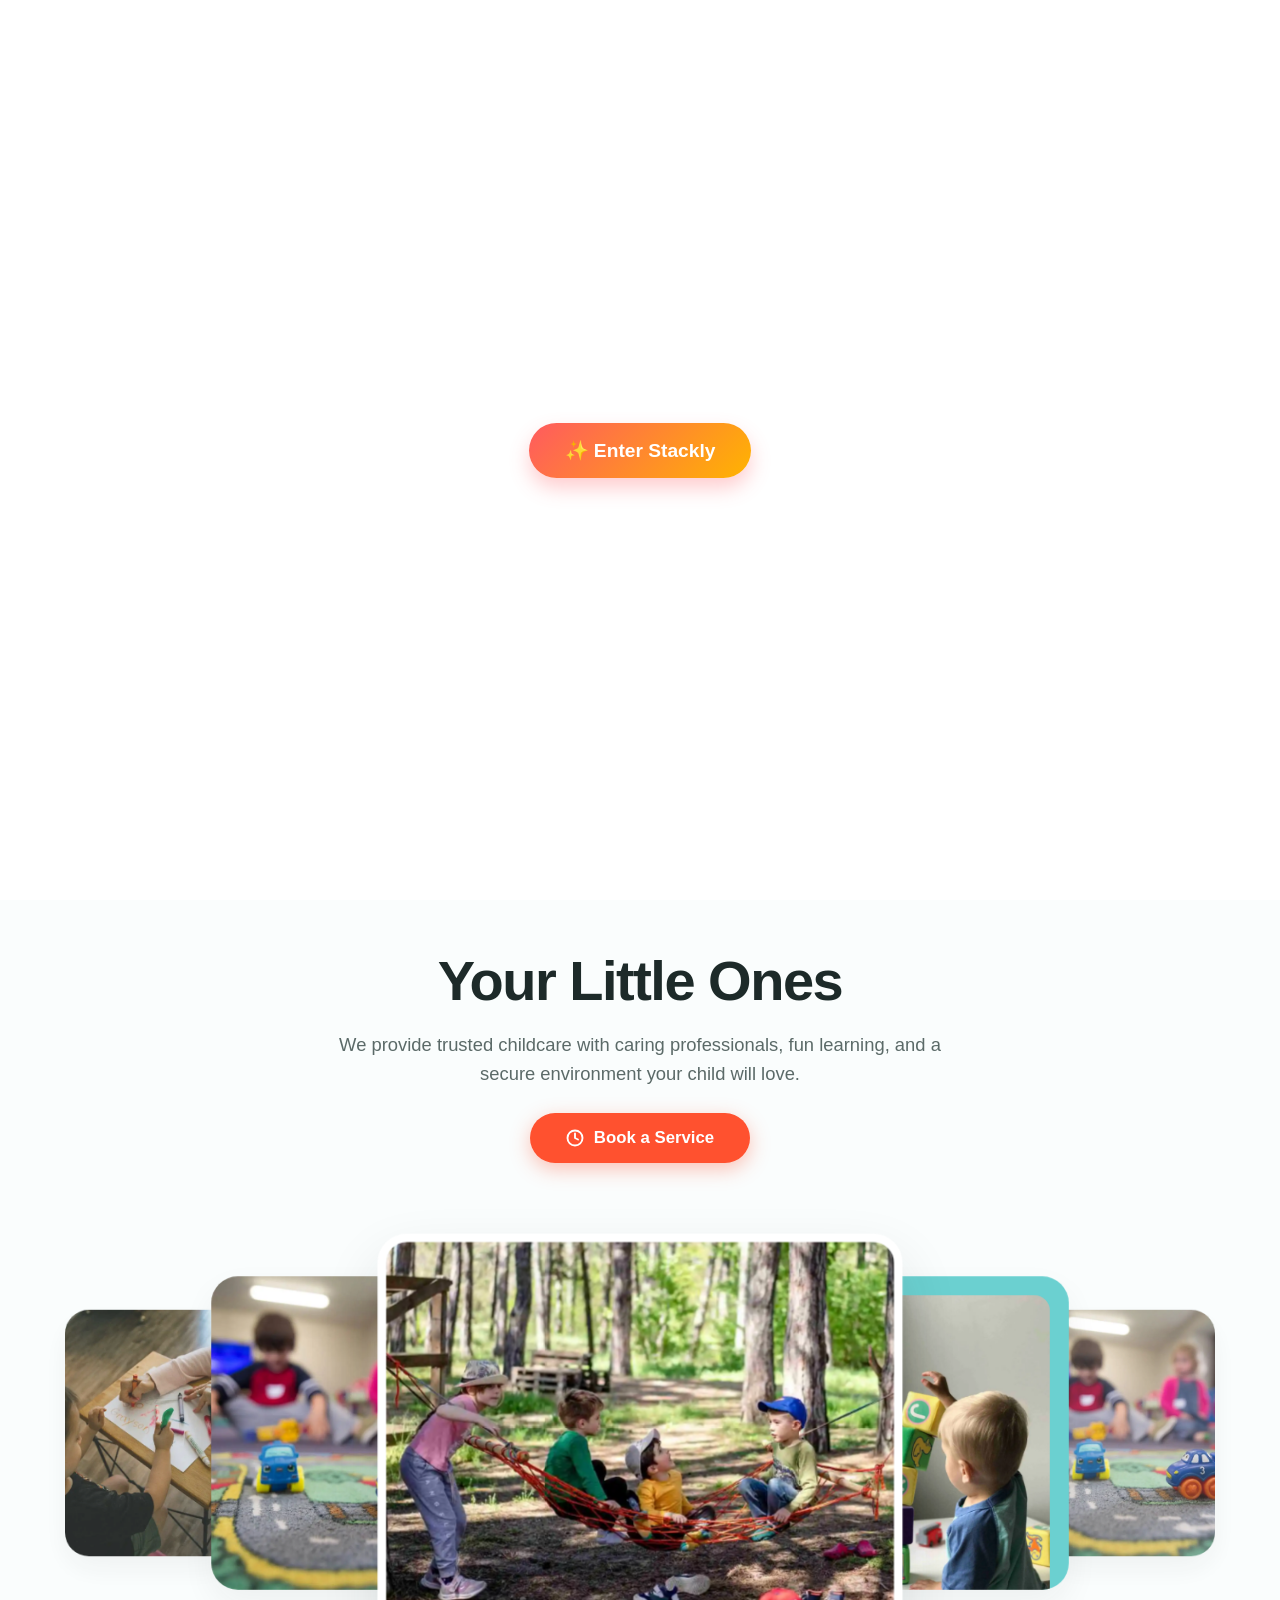
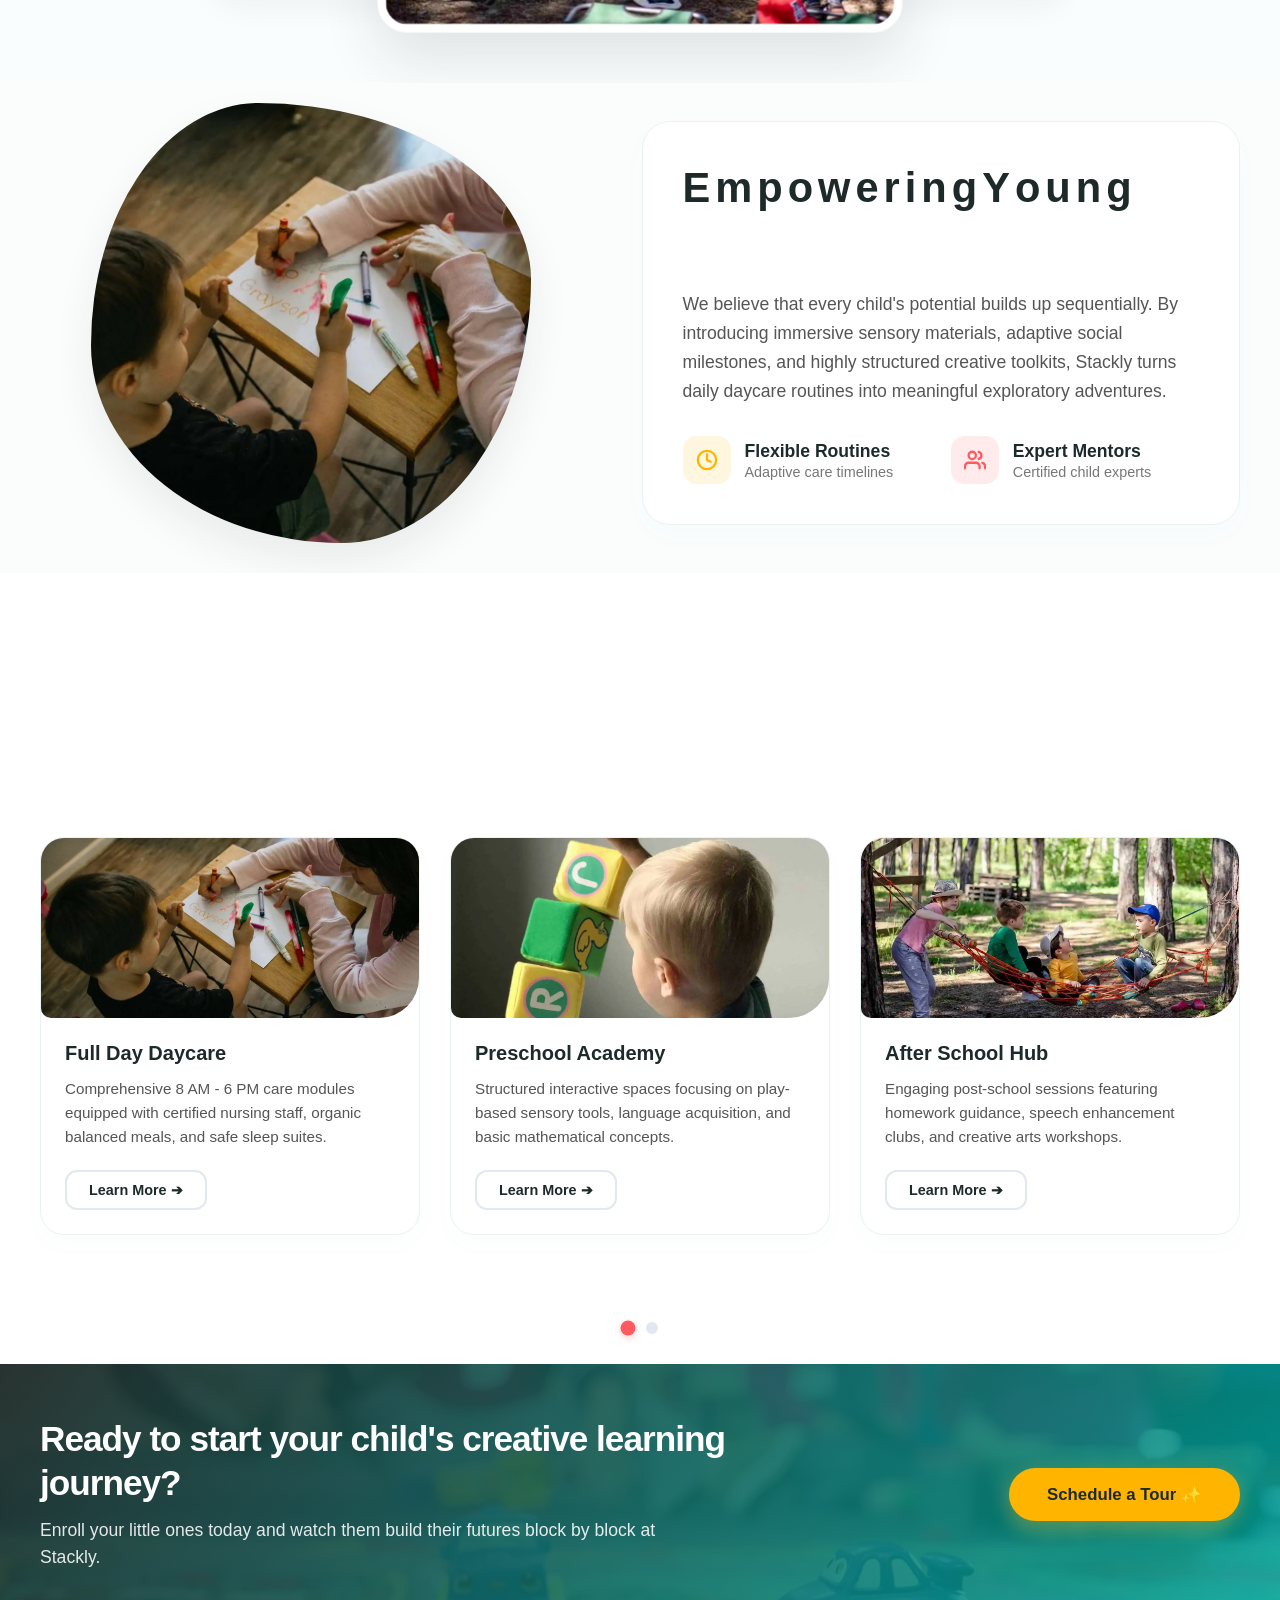
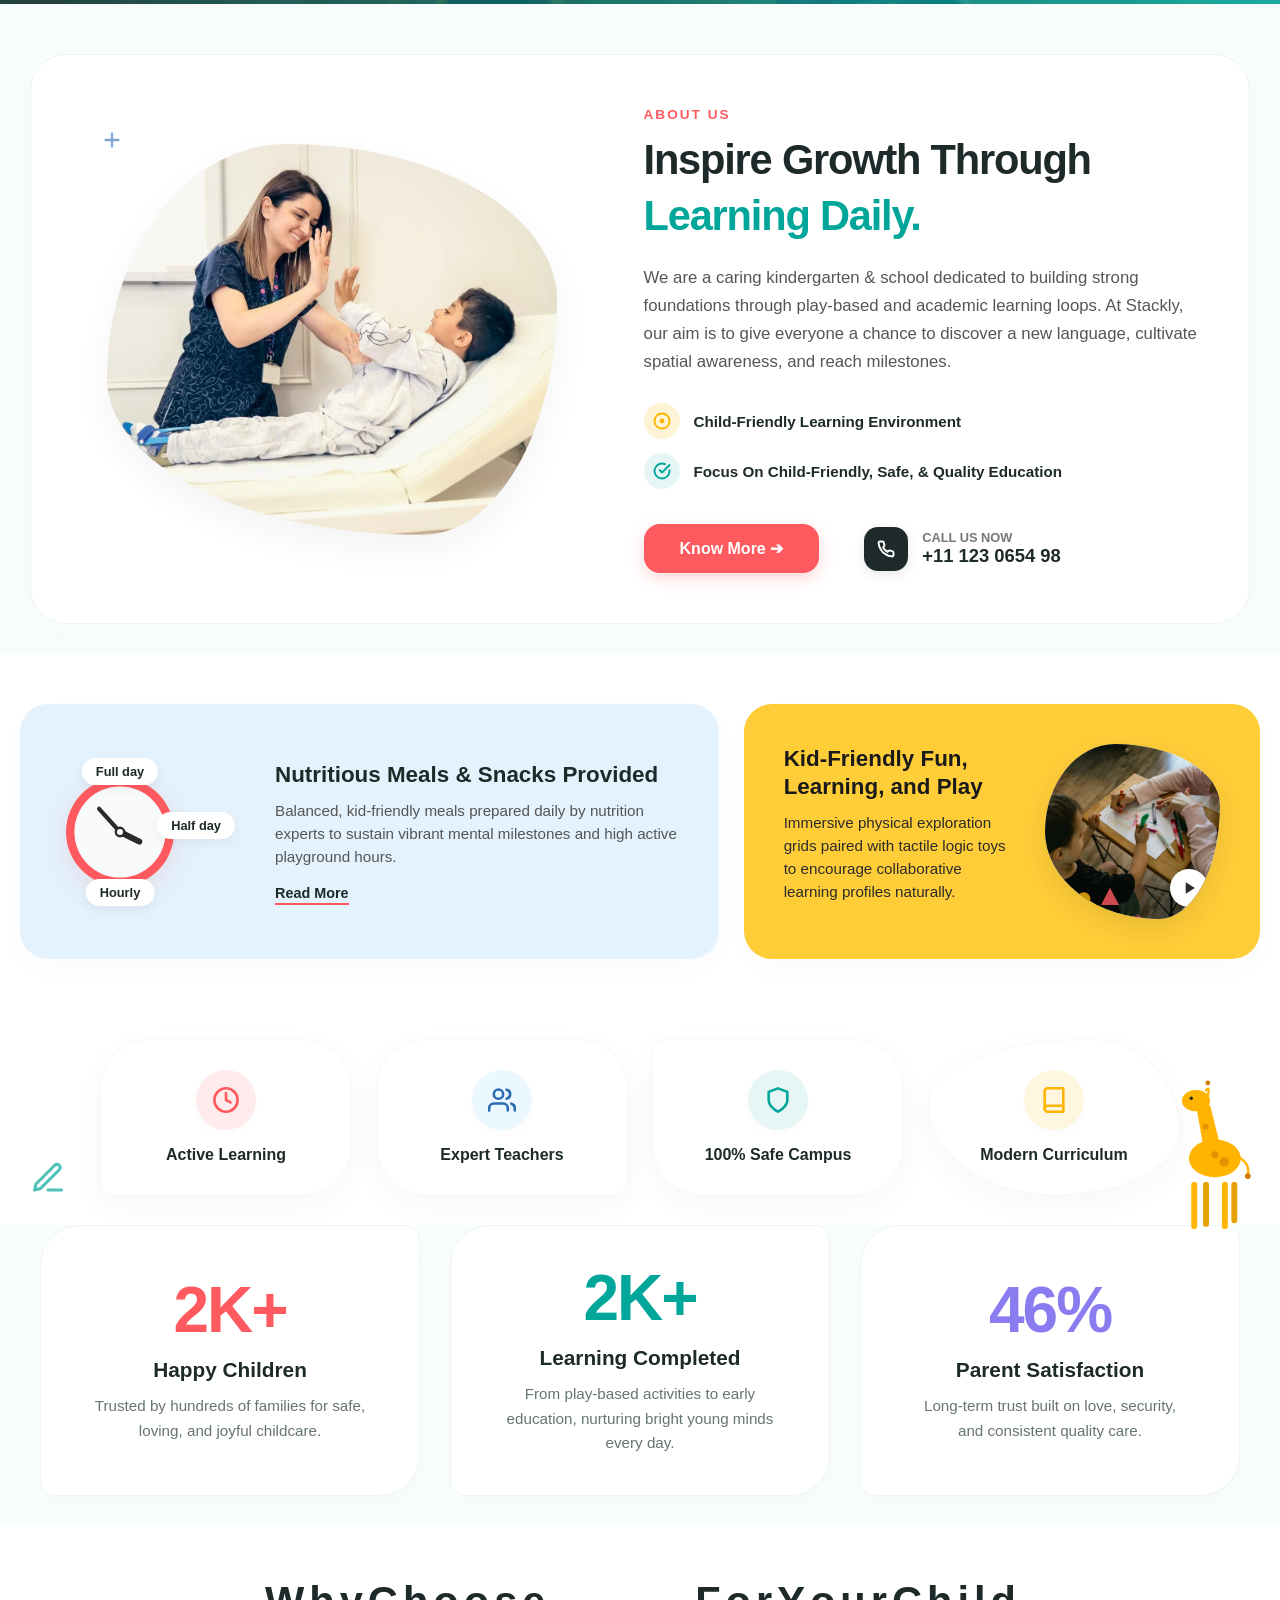
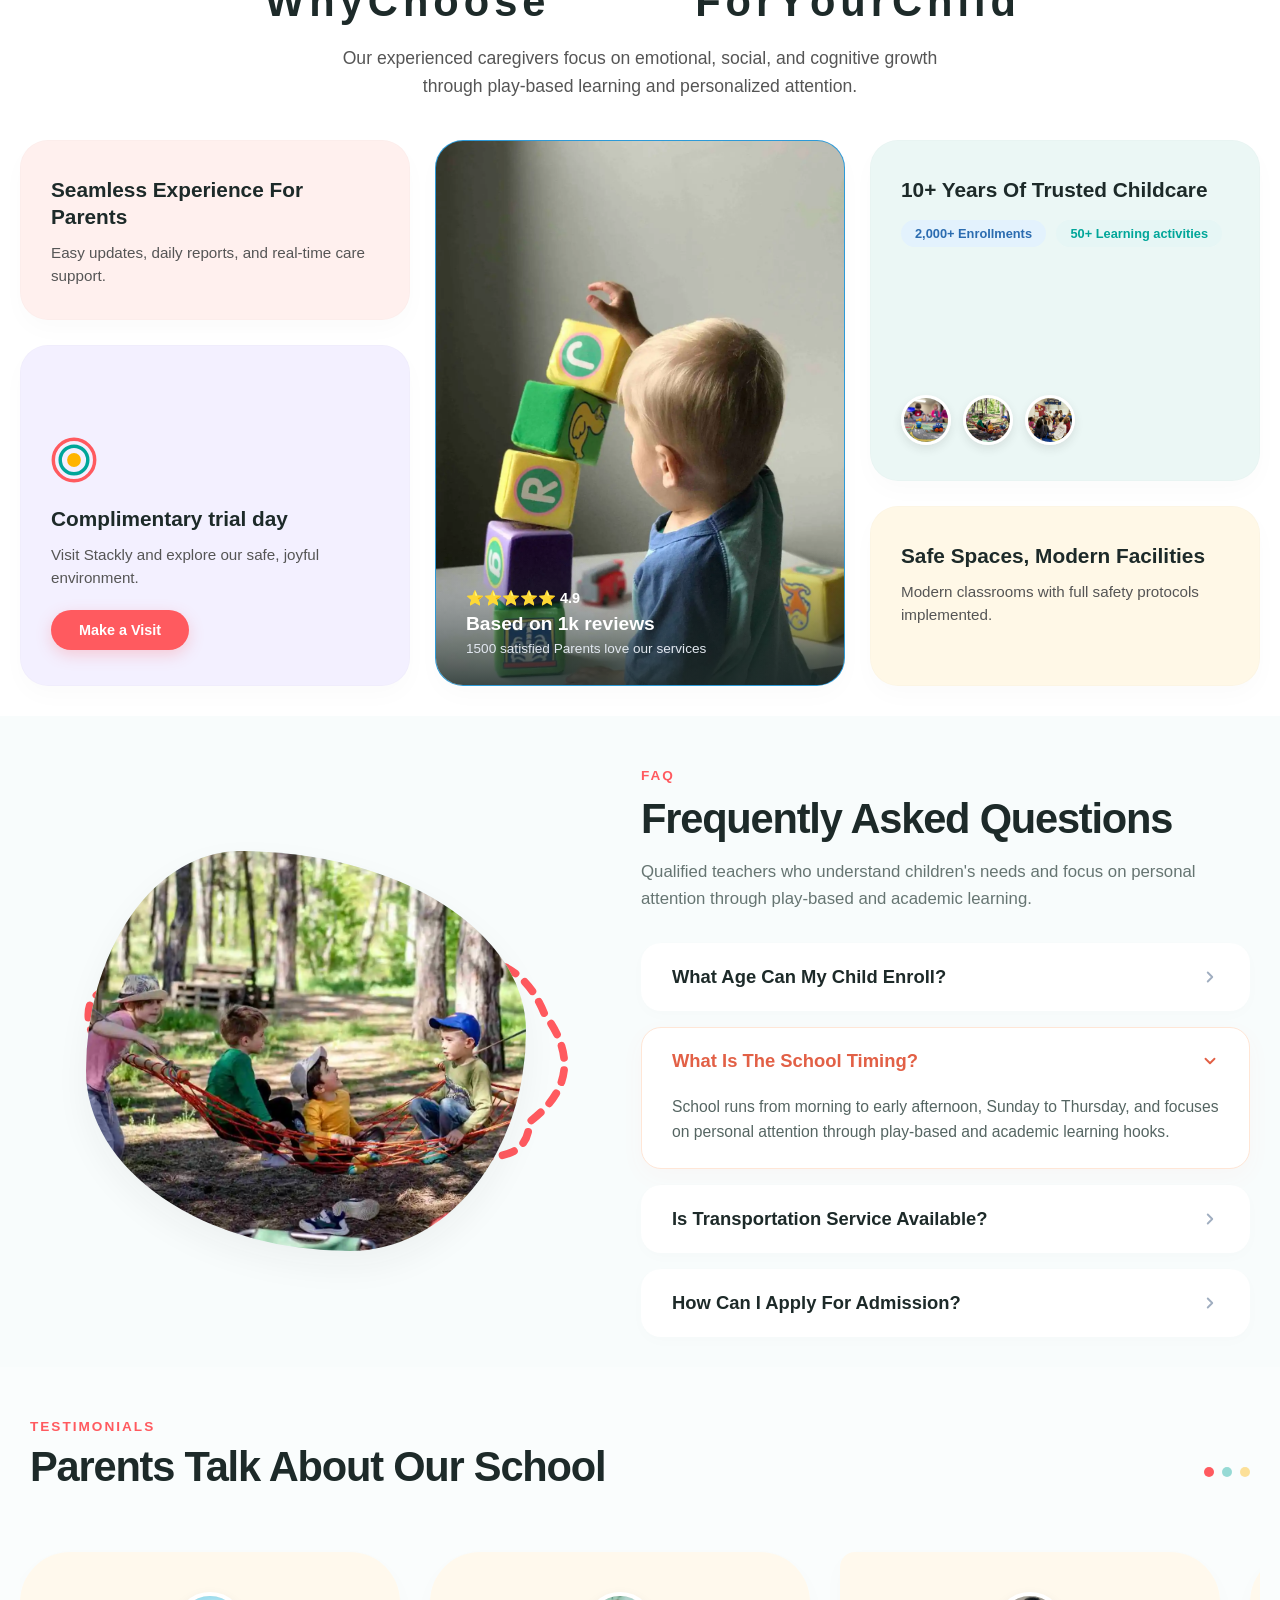
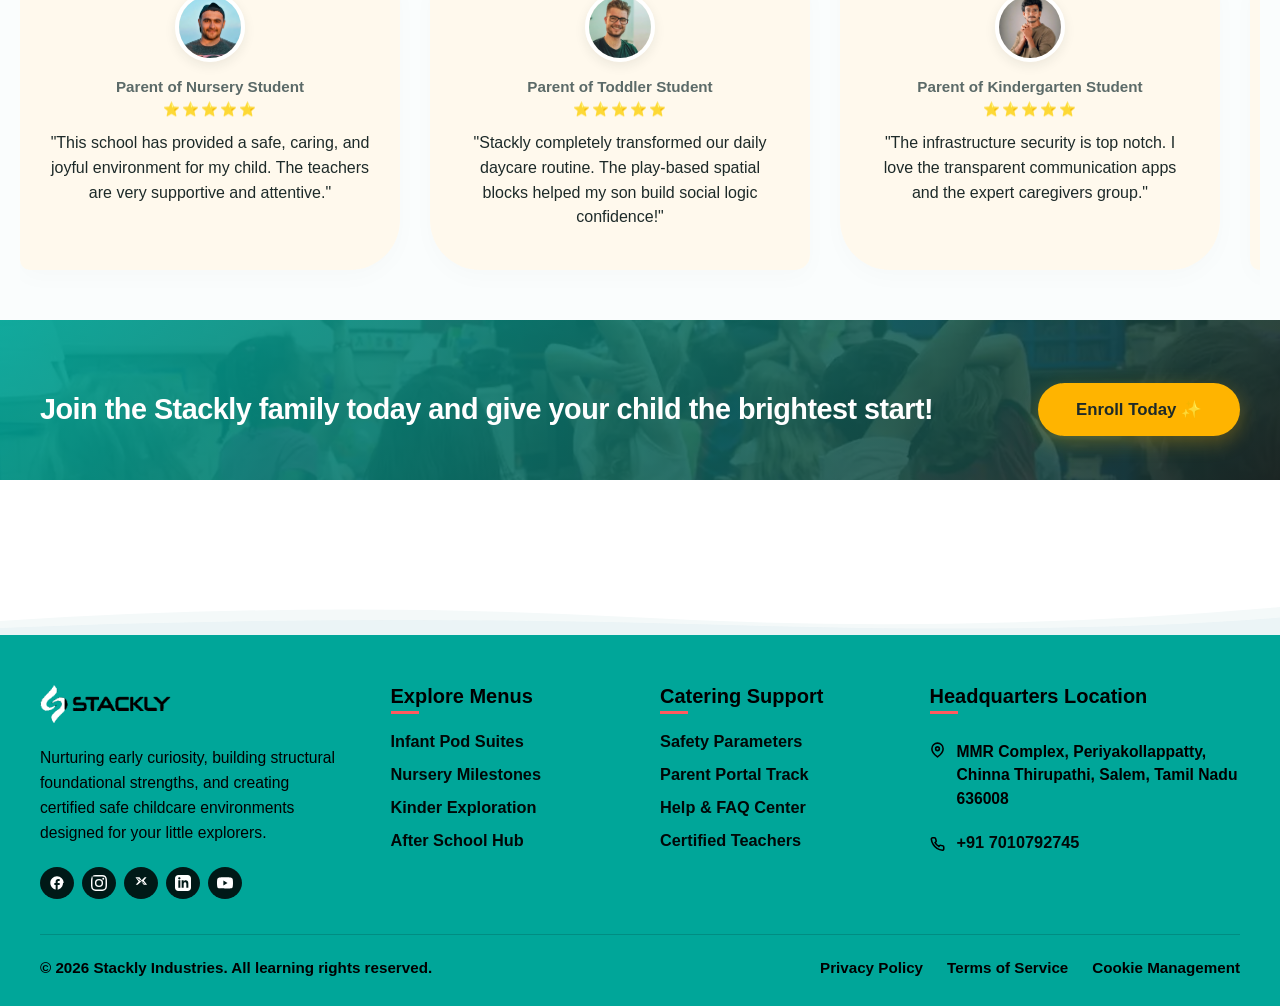
==== commit b9ca8f87: "completed" ====
--- a/index.html
+++ b/index.html
@@ -128,7 +128,7 @@
         
         <!-- Brand Logo (Refreshes Page on Click) -->
         <div class="logo-wrapper" onclick="refreshPage()">
-            <img src="https://placehold.co" alt="Stackly Logo" class="brand-img">
+            <img src="./assests/childcare logo.webp" alt="Stackly Logo" class="brand-img">
         </div>
 
         <!-- Mobile Hamburger Menu Icon Toggle -->
@@ -149,7 +149,9 @@
 
         <!-- Right-Aligned Authentication Action Element -->
         <div class="auth-actions">
-            <button class="auth-btn">Parent Portal</button>
+        <!-- UPDATED NAVIGATION ROUTER BUTTON -->
+<button class="auth-btn" onclick="window.location.href='login.html'">Parent Portal</button>
+
         </div>
         
     </div>
@@ -187,21 +189,26 @@
         
         <!-- Left Side: Core Brand Copy with Letter-by-Letter Framework -->
         <div class="hero-fresh-content">
-            <h1 class="hero-fresh-title" id="freshAnimatedTitle">
-                <span>B</span><span>u</span><span>i</span><span>l</span><span>d</span><span>i</span><span>n</span><span>g</span> 
-                <span>F</span><span>u</span><span>t</span><span>u</span><span>r</span><span>e</span><span>s</span> 
-                <span>B</span><span>l</span><span>o</span><span>c</span><span>k</span> 
-                <span>b</span><span>y</span> 
-                <span class="coral-highlight"><span>B</span><span>l</span><span>o</span><span>c</span><span>k</span></span>
-            </h1>
+<h1 class="hero-fresh-title" id="freshAnimatedTitle">
+    Building Futures Block by Block
+</h1>
             <p class="hero-fresh-subtitle">
                 Welcome to Stackly. Discover early childhood pathways where active, play-based frameworks meet modern safety standards to give your children the strongest foundation possible.
             </p>
             
             <!-- Dual Interactive Floating Action Triggers -->
             <div class="hero-fresh-actions">
-                <button class="hero-cta-btn primary-fresh float-node-1">Enroll Now ✨</button>
-                <button class="hero-cta-btn secondary-fresh float-node-2">Our Programs ➔</button>
+               <button
+    class="hero-cta-btn primary-fresh float-node-1"
+    onclick="window.location.href='404.html'">
+    Enroll Now ✨
+</button>
+
+<button
+    class="hero-cta-btn secondary-fresh float-node-2"
+    onclick="window.location.href='404.html'">
+    Our Programs ➔
+</button>
             </div>
         </div>
 
@@ -228,19 +235,18 @@
 }
 
 /* --- FULL WINDOW VIEWPORT FRAME --- */
-.hero-fresh-banner {
-    width: 100vw;
-    height: 100vh; /* Demands full height of the browser screen */
-    min-height: 650px;
-    background: linear-gradient(135deg, #FFFFFF 0%, #F5FAFA 100%);
-    padding: 0 0 0 0; /* Generous sideways padding for content safe-zones */
-    display: flex;
-    align-items: center;
-    justify-content: center;
-    position: relative;
-    overflow: hidden;
-}
-
+.hero-fresh-banner { 
+    width: 100vw; 
+    height: 100vh;
+    min-height: 650px; 
+    background: linear-gradient(135deg, #FFFFFF 0%, #F5FAFA 100%); 
+    padding: 0 0 10px 0; /* top right bottom left */
+    display: flex; 
+    align-items: center; 
+    justify-content: center; 
+    position: relative; 
+    overflow: hidden; 
+}
 .hero-fresh-container {
     width: 100%;
     max-width: 1300px;
@@ -436,14 +442,29 @@
         
         <!-- Interactive Floating Call-To-Action Trigger Button -->
         <div class="showcase-action-deck">
-            <button class="showcase-cta-btn floating-action-node">
-                <!-- Inline Custom Service Vector Icon Badge -->
-                <svg class="cta-vector-badge" viewBox="0 0 24 24" width="18" height="18" fill="none" stroke="currentColor" stroke-width="2.5" stroke-linecap="round" stroke-linejoin="round">
-                    <path d="M12 22c5.523 0 10-4.477 10-10S17.523 2 12 2 2 6.477 2 12s4.477 10 10 10z"/>
-                    <path d="M12 6v6l4 2"/>
-                </svg>
-                Book a Service
-            </button>
+          <button
+    class="showcase-cta-btn floating-action-node"
+    onclick="window.location.href='404.html'">
+
+    <!-- Inline Custom Service Vector Icon Badge -->
+    <svg
+        class="cta-vector-badge"
+        viewBox="0 0 24 24"
+        width="18"
+        height="18"
+        fill="none"
+        stroke="currentColor"
+        stroke-width="2.5"
+        stroke-linecap="round"
+        stroke-linejoin="round">
+
+        <path d="M12 22c5.523 0 10-4.477 10-10S17.523 2 12 2 2 6.477 2 12s4.477 10 10 10z"/>
+        <path d="M12 6v6l4 2"/>
+
+    </svg>
+
+    Book a Service
+</button>
         </div>
     </div>
 
@@ -1192,7 +1213,11 @@
                     <div class="card-body-content">
                         <h3>Full Day Daycare</h3>
                         <p>Comprehensive 8 AM - 6 PM care modules equipped with certified nursing staff, organic balanced meals, and safe sleep suites.</p>
-                        <button class="card-cta-trigger">Learn More ➔</button>
+                        <button
+    class="card-cta-trigger"
+    onclick="window.location.href='404.html'">
+    Learn More ➔
+</button>
                     </div>
                 </div>
 
@@ -1204,7 +1229,11 @@
                     <div class="card-body-content">
                         <h3>Preschool Academy</h3>
                         <p>Structured interactive spaces focusing on play-based sensory tools, language acquisition, and basic mathematical concepts.</p>
-                        <button class="card-cta-trigger">Learn More ➔</button>
+                      <button
+    class="card-cta-trigger"
+    onclick="window.location.href='404.html'">
+    Learn More ➔
+</button>
                     </div>
                 </div>
 
@@ -1216,7 +1245,11 @@
                     <div class="card-body-content">
                         <h3>After School Hub</h3>
                         <p>Engaging post-school sessions featuring homework guidance, speech enhancement clubs, and creative arts workshops.</p>
-                        <button class="card-cta-trigger">Learn More ➔</button>
+                     <button
+    class="card-cta-trigger"
+    onclick="window.location.href='404.html'">
+    Learn More ➔
+</button>
                     </div>
                 </div>
 
@@ -1235,7 +1268,11 @@
                     <div class="card-body-content">
                         <h3>Infant Care Pods</h3>
                         <p>Hyper-hygienic premium crib units built for infants from 6 months onwards with dedicated 1-on-1 caregiver tracking.</p>
-                        <button class="card-cta-trigger">Learn More ➔</button>
+                        <button
+    class="card-cta-trigger"
+    onclick="window.location.href='404.html'">
+    Learn More ➔
+</button>
                     </div>
                 </div>
 
@@ -1247,7 +1284,11 @@
                     <div class="card-body-content">
                         <h3>Weekend Bootcamps</h3>
                         <p>Playful Saturday creative workshops hosting children's yoga sessions, introductory coding blocks, and live storytelling theater.</p>
-                        <button class="card-cta-trigger">Learn More ➔</button>
+                        <button
+    class="card-cta-trigger"
+    onclick="window.location.href='404.html'">
+    Learn More ➔
+</button>
                     </div>
                 </div>
 
@@ -1259,7 +1300,11 @@
                     <div class="card-body-content">
                         <h3>Emergency Care</h3>
                         <p>Flexible, on-demand childcare slots for parents facing unexpected work adjustments or short-notice corporate meetings.</p>
-                        <button class="card-cta-trigger">Learn More ➔</button>
+                        <button
+    class="card-cta-trigger"
+    onclick="window.location.href='404.html'">
+    Learn More ➔
+</button>
                     </div>
                 </div>
 
@@ -1605,7 +1650,7 @@
 <section class="full-width-cta-banner">
     
     <!-- Core Background Layer Image Map driven via native <img> tag -->
-    <img src="https://unsplash.com" alt="Playful learning environment backdrop" class="banner-background-img">
+    <img src="./assests/care 3.webp" alt="Playful learning environment backdrop" class="banner-background-img">
     
     <!-- High-Trust Contrast Glassmorphism Sheet Overlay -->
     <div class="banner-color-overlay"></div>
@@ -1620,7 +1665,11 @@
 
         <!-- Right Side: Action Trigger CTA Hook -->
         <div class="banner-action-column">
-            <button class="banner-cta-trigger interactive-float-node">Schedule a Tour ✨</button>
+         <button
+    class="banner-cta-trigger interactive-float-node"
+    onclick="window.location.href='404.html'">
+    Schedule a Tour ✨
+</button>
         </div>
 
     </div>
@@ -1818,7 +1867,7 @@
         <div class="profile-media-column">
             <div class="asymmetrical-profile-frame">
                 <!-- Main representation image mapping from reference image theme -->
-                <img src="https://unsplash.com" alt="Teacher instructing children in creative space" class="profile-display-img">
+                <img src="./assests/infant care.webp" alt="Teacher instructing children in creative space" class="profile-display-img">
             </div>
             
             <!-- Drifting Background Vector Cross Accent -->
@@ -1868,7 +1917,11 @@
 
             <!-- Call Actions Footer Dock with Floating Buttons -->
             <div class="profile-action-footer">
-                <button class="profile-cta-btn primary-profile-cta float-cta-node">Know More ➔</button>
+               <button
+    class="profile-cta-btn primary-profile-cta float-cta-node"
+    onclick="window.location.href='404.html'">
+    Know More ➔
+</button>
                 
                 <div class="profile-phone-bridge">
                     <div class="profile-phone-badge">
@@ -2248,7 +2301,7 @@
             <div class="slate-text-casing">
                 <h3 class="scroll-fade-text">Nutritious Meals & Snacks Provided</h3>
                 <p class="scroll-fade-text">Balanced, kid-friendly meals prepared daily by nutrition experts to sustain vibrant mental milestones and high active playground hours.</p>
-                <a href="#meals" class="slate-action-link scroll-fade-text">Read More</a>
+                <a href="404.html" class="slate-action-link scroll-fade-text">Read More</a>
             </div>
         </div>
 
@@ -2275,11 +2328,22 @@
                     </div>
 
                     <!-- Custom 404 Play Button Trigger -->
-                    <button class="video-play-nav-node" onclick="routeTo404()" aria-label="Play Feature Overview Video">
-                        <svg viewBox="0 0 24 24" width="20" height="20" fill="#2B2B2B">
-                            <polygon points="8,5 19,12 8,19" />
-                        </svg>
-                    </button>
+                  <button
+    class="video-play-nav-node"
+    onclick="window.location.href='404.html'"
+    aria-label="Play Feature Overview Video">
+
+    <svg
+        viewBox="0 0 24 24"
+        width="20"
+        height="20"
+        fill="#2B2B2B">
+
+        <polygon points="8,5 19,12 8,19" />
+
+    </svg>
+
+</button>
                 </div>
             </div>
         </div>
@@ -3203,14 +3267,18 @@
                 </div>
                 <h3>Complimentary trial day</h3>
                 <p>Visit Stackly and explore our safe, joyful environment.</p>
-                <button class="bento-cta-btn floating-cta">Make a Visit</button>
+               <button
+    class="bento-cta-btn floating-cta"
+    onclick="window.location.href='404.html'">
+    Make a Visit
+</button>
             </div>
         </div>
 
         <!-- CENTER COLUMN HERO: MAIN CHILD PORTRAIT (Enters from TOP on Scroll) -->
         <div class="bento-card center-hero-showcase entry-top">
             <!-- Central Frame Image with adaptive layout bounds -->
-            <img src="https://unsplash.com" alt="Smiling happy baby exploring" class="hero-child-img">
+            <img src="./assests/preschool.webp" alt="Smiling happy baby exploring" class="hero-child-img">
             
             <!-- Bottom Floating Overlay Badge Info Map -->
             <div class="hero-overlay-banner">
@@ -3234,13 +3302,13 @@
                     <!-- Stacked Circle Images Matrix driven by raw <img> tags -->
                     <div class="circle-images-stack">
                         <div class="hover-circle-avatar">
-                            <img src="https://unsplash.com" alt="Active Instructor Profile" class="avatar-img">
+                            <img src="./assests/care 3.webp" alt="Active Instructor Profile" class="avatar-img">
                         </div>
                         <div class="hover-circle-avatar">
-                            <img src="https://unsplash.com" alt="Playground Activity Map" class="avatar-img">
+                            <img src="./assests/outdoor.webp" alt="Playground Activity Map" class="avatar-img">
                         </div>
                         <div class="hover-circle-avatar">
-                            <img src="https://unsplash.com" alt="Child Class Exploration" class="avatar-img">
+                            <img src="./assests/care center.webp" alt="Child Class Exploration" class="avatar-img">
                         </div>
                     </div>
                 </div>
@@ -3589,7 +3657,7 @@
         <div class="faq-media-column">
             <div class="faq-image-wrapper">
                 <!-- Main representative image slot matching the reference image layout theme -->
-                <img src="https://unsplash.com" alt="Curious young girl holding educational books" class="faq-display-img">
+                <img src="./assests/outdoor.webp" alt="Curious young girl holding educational books" class="faq-display-img">
             </div>
             
             <!-- FLOATING BACKGROUND VECTOR CLOUD -->
@@ -4012,7 +4080,7 @@
             <!-- Review Card 1 -->
             <div class="testimonial-bubble-card shape-blob-1">
                 <div class="parent-avatar-shell">
-                    <img src="https://unsplash.com" alt="Sarah M. Profile Avatar" class="avatar-img">
+                    <img src="./assests/devon mill.webp" alt="Sarah M. Profile Avatar" class="avatar-img">
                 </div>
                 <h4 class="parent-title">Parent of Nursery Student</h4>
                 <div class="star-rating-row">⭐⭐⭐⭐⭐</div>
@@ -4022,7 +4090,7 @@
             <!-- Review Card 2 -->
             <div class="testimonial-bubble-card shape-blob-2">
                 <div class="parent-avatar-shell">
-                    <img src="https://unsplash.com" alt="David K. Profile Avatar" class="avatar-img">
+                    <img src="./assests/aris.webp" alt="David K. Profile Avatar" class="avatar-img">
                 </div>
                 <h4 class="parent-title">Parent of Toddler Student</h4>
                 <div class="star-rating-row">⭐⭐⭐⭐⭐</div>
@@ -4032,7 +4100,7 @@
             <!-- Review Card 3 -->
             <div class="testimonial-bubble-card shape-blob-3">
                 <div class="parent-avatar-shell">
-                    <img src="https://unsplash.com" alt="Elena R. Profile Avatar" class="avatar-img">
+                    <img src="./assests/arjun.webp" alt="Elena R. Profile Avatar" class="avatar-img">
                 </div>
                 <h4 class="parent-title">Parent of Kindergarten Student</h4>
                 <div class="star-rating-row">⭐⭐⭐⭐⭐</div>
@@ -4042,7 +4110,7 @@
             <!-- Review Card 4 -->
             <div class="testimonial-bubble-card shape-blob-1">
                 <div class="parent-avatar-shell">
-                    <img src="https://unsplash.com" alt="Marcus T. Profile Avatar" class="avatar-img">
+                    <img src="./assests/rose.webp" alt="Marcus T. Profile Avatar" class="avatar-img">
                 </div>
                 <h4 class="parent-title">Parent of Pre-K Student</h4>
                 <div class="star-rating-row">⭐⭐⭐⭐⭐</div>
@@ -4052,7 +4120,7 @@
             <!-- Review Card 5 (Clone 1 for seamless infinite loop tracks) -->
             <div class="testimonial-bubble-card shape-blob-1">
                 <div class="parent-avatar-shell">
-                    <img src="https://unsplash.com" alt="Sarah M. Profile Avatar" class="avatar-img">
+                    <img src="./assests/arjun.webp" alt="Sarah M. Profile Avatar" class="avatar-img">
                 </div>
                 <h4 class="parent-title">Parent of Nursery Student</h4>
                 <div class="star-rating-row">⭐⭐⭐⭐⭐</div>
@@ -4062,7 +4130,7 @@
             <!-- Review Card 6 (Clone 2 for seamless infinite loop tracks) -->
             <div class="testimonial-bubble-card shape-blob-2">
                 <div class="parent-avatar-shell">
-                    <img src="https://unsplash.com" alt="David K. Profile Avatar" class="avatar-img">
+                    <img src="./assests/aris.webp" alt="David K. Profile Avatar" class="avatar-img">
                 </div>
                 <h4 class="parent-title">Parent of Toddler Student</h4>
                 <div class="star-rating-row">⭐⭐⭐⭐⭐</div>
@@ -4345,7 +4413,7 @@
 <section class="single-line-cta-banner">
     
     <!-- Background Layer Image driven via native <img> tag -->
-    <img src="https://unsplash.com" alt="Childcare playful setting backdrop" class="single-banner-bg-img">
+    <img src="./assests/care center.webp" alt="Childcare playful setting backdrop" class="single-banner-bg-img">
     
     <!-- Deep Contrast Color Overlay Sheet -->
     <div class="single-banner-overlay"></div>
@@ -4359,7 +4427,11 @@
 
         <!-- Right Side: Action Trigger CTA Button -->
         <div class="single-banner-action-wrap">
-            <button class="single-banner-btn horizontal-float-node">Enroll Today ✨</button>
+          <button
+    class="single-banner-btn horizontal-float-node"
+    onclick="window.location.href='404.html'">
+    Enroll Today ✨
+</button>
         </div>
 
     </div>
@@ -4734,7 +4806,7 @@
             <div class="premium-brand-column">
                 <!-- Brand logo image triggers smooth scroll back to top -->
                 <div class="premium-logo-wrap" onclick="scrollToTop()" title="Back to Top">
-                    <img src="https://placehold.co" alt="Stackly Brand Logo" class="premium-logo-img">
+                    <img src="./assests/childcare footer.webp" alt="Stackly Brand Logo" class="premium-logo-img">
                 </div>
                 <p class="premium-brand-bio">
                     Nurturing early curiosity, building structural foundational strengths, and creating certified safe childcare environments designed for your little explorers.
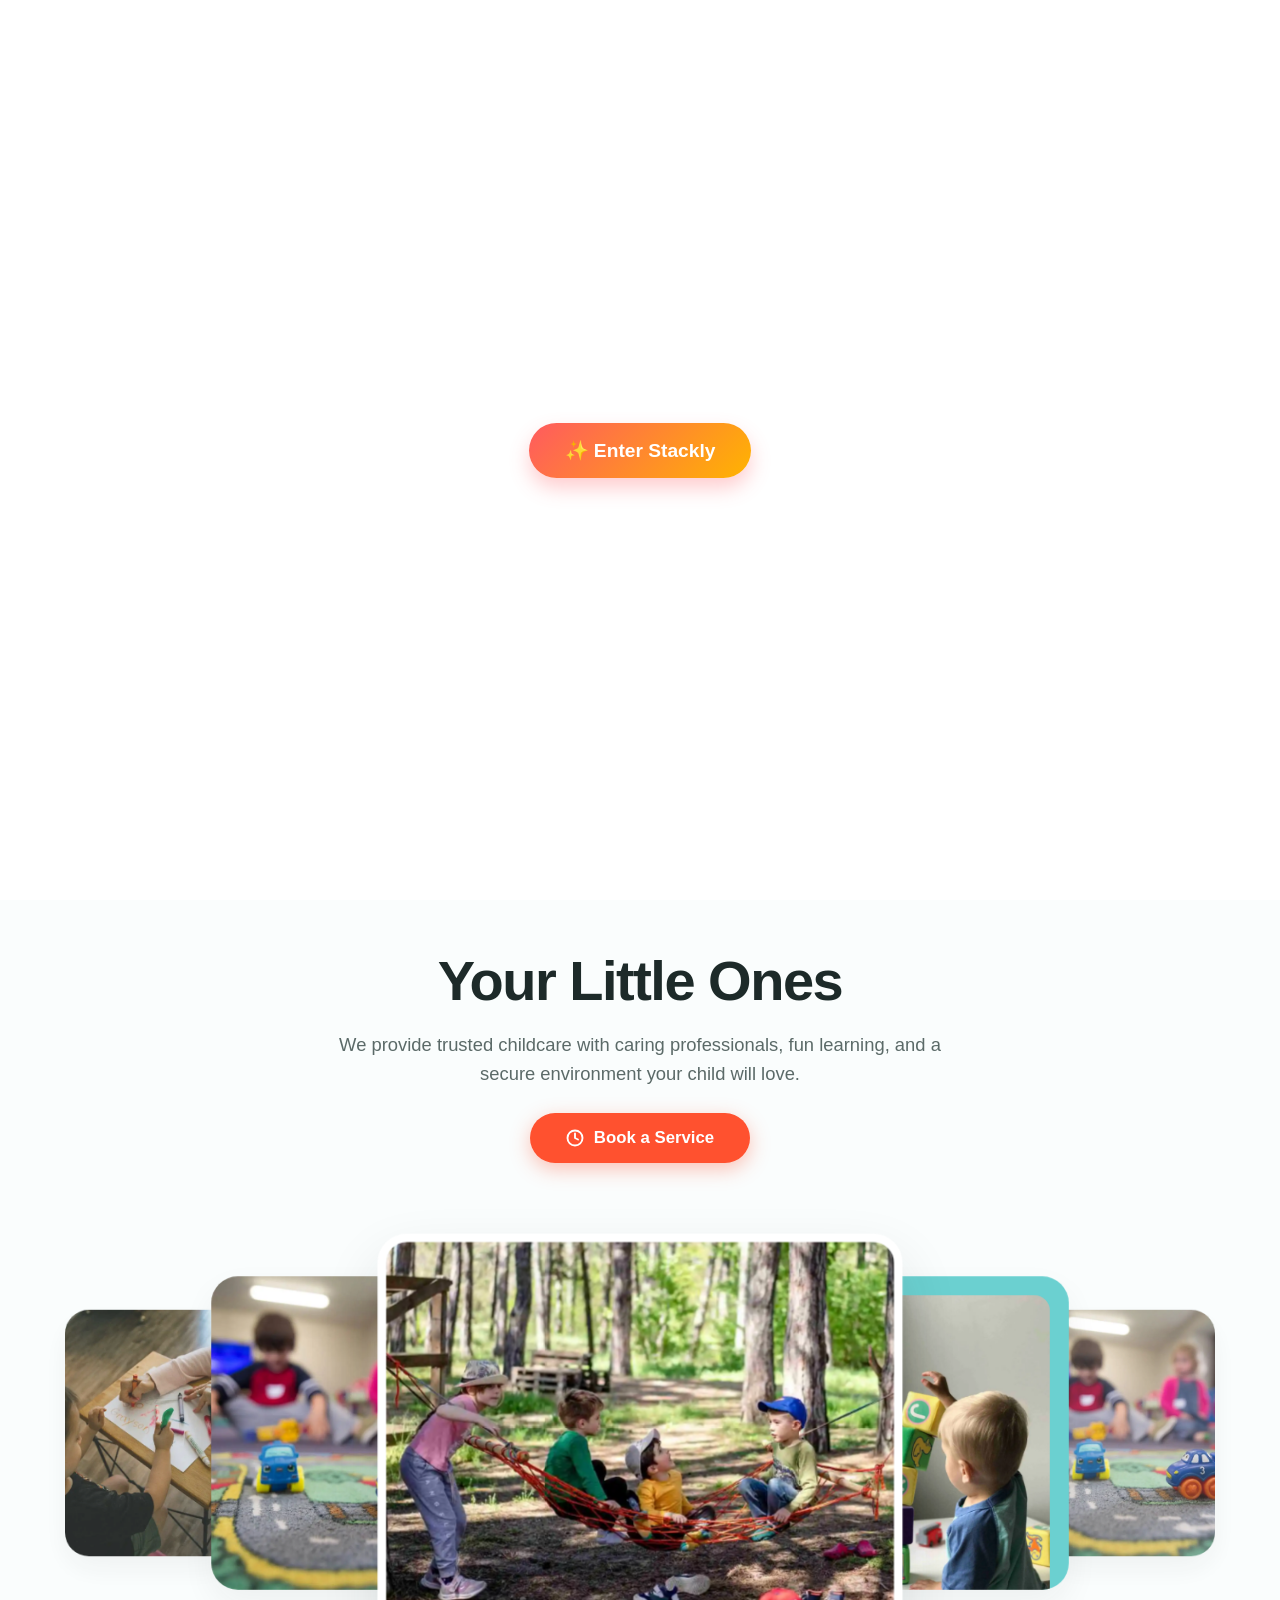
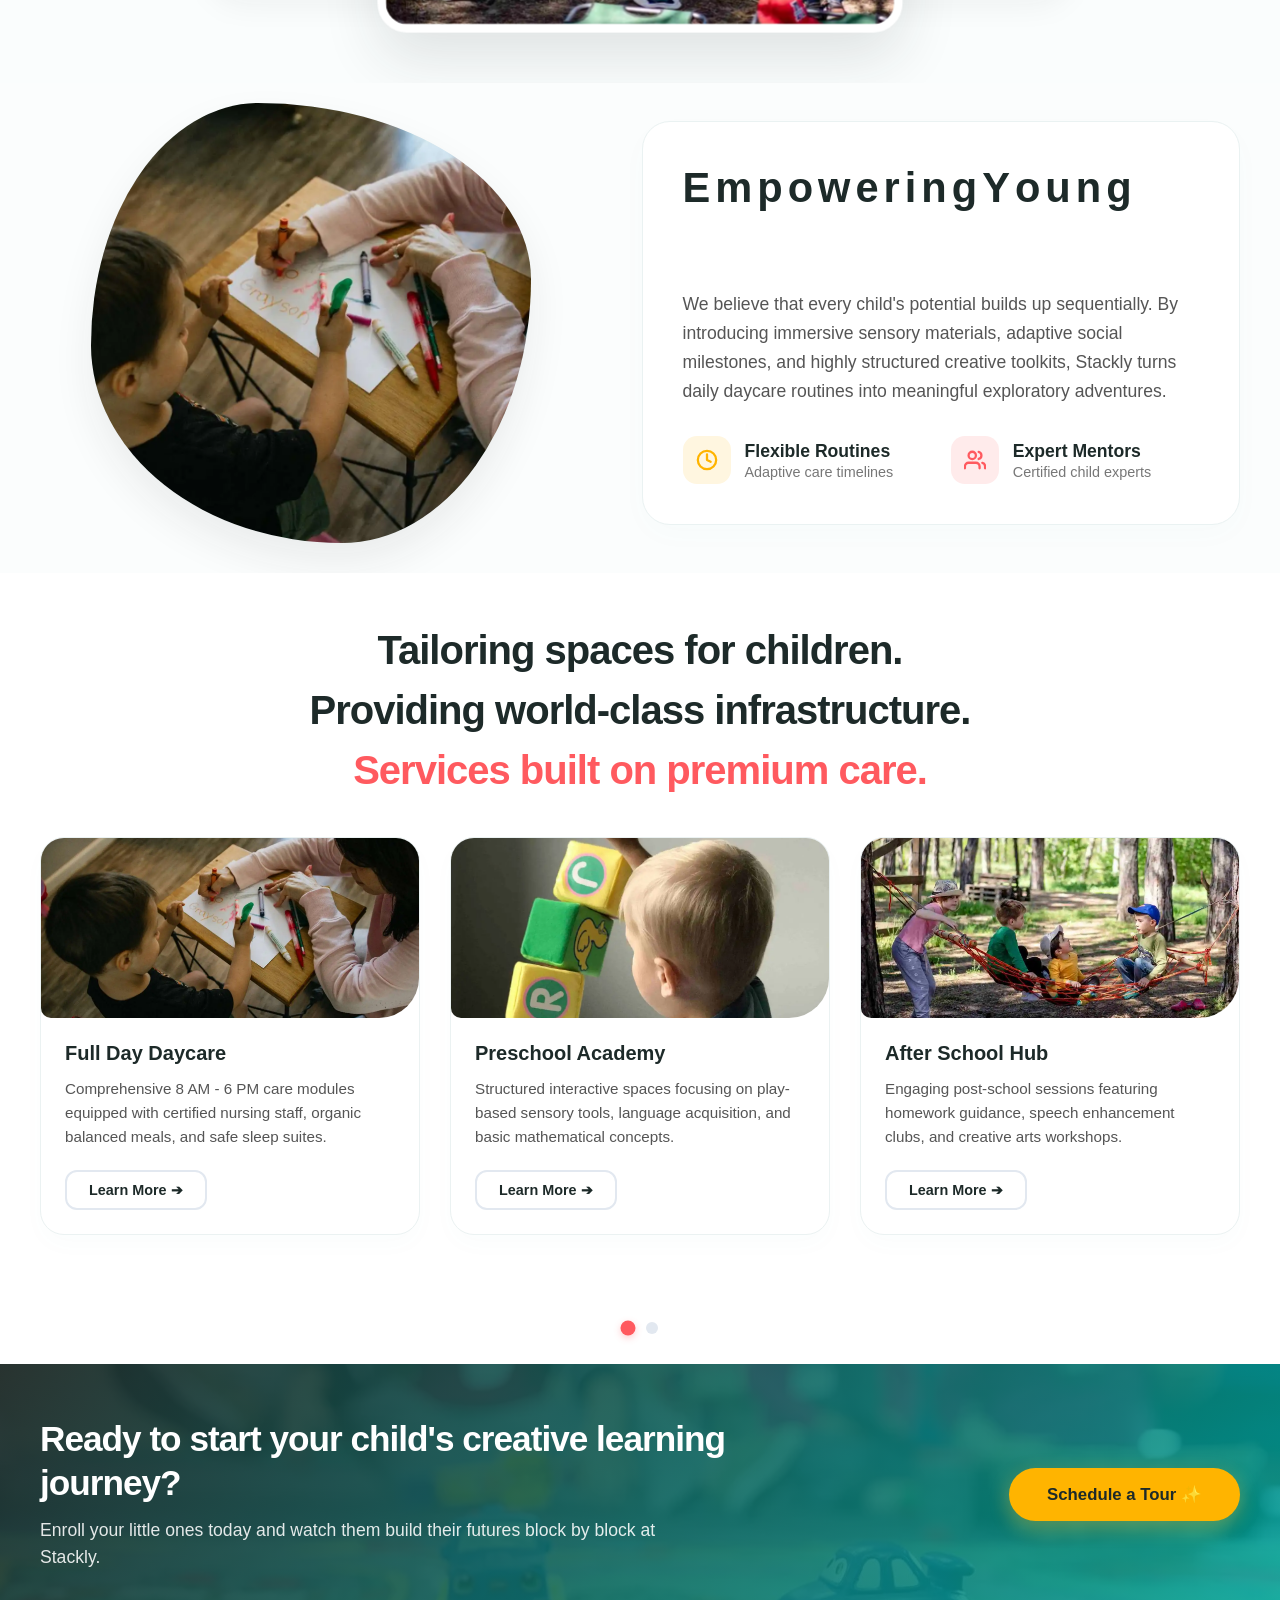
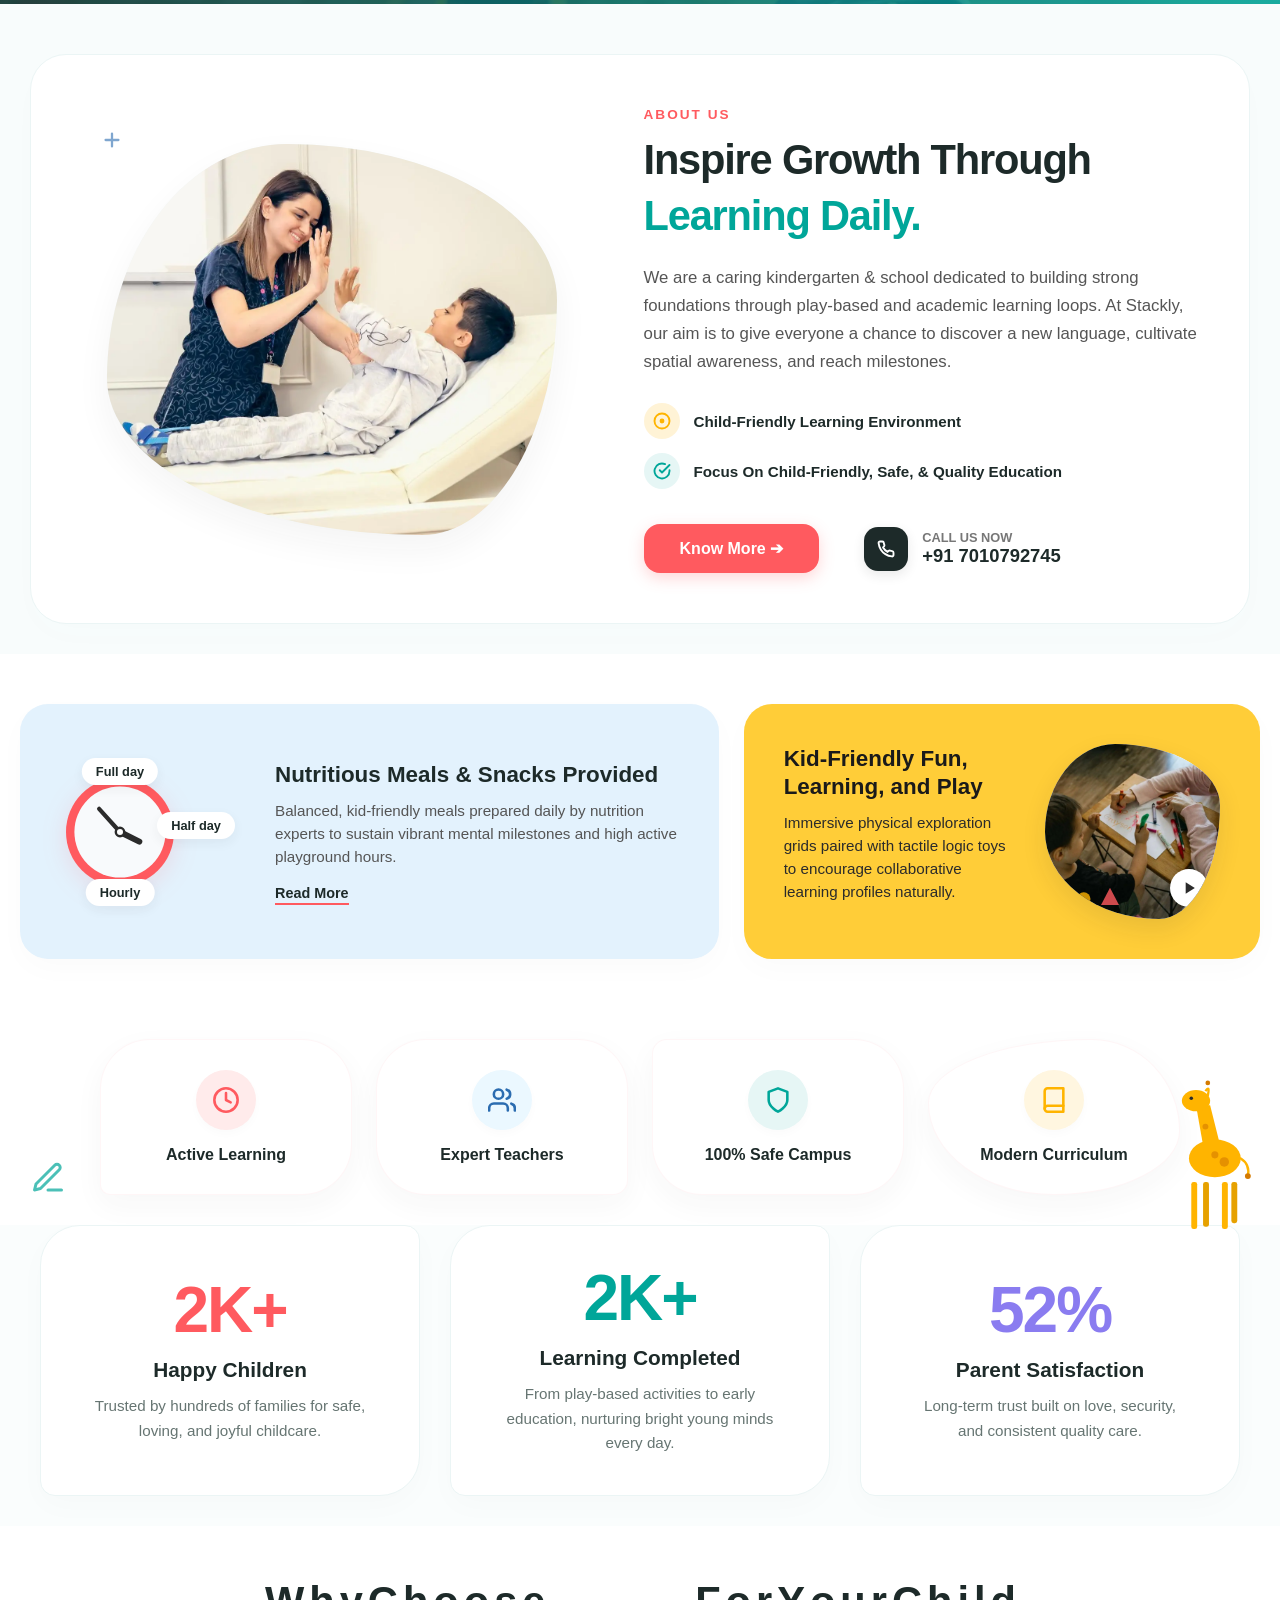
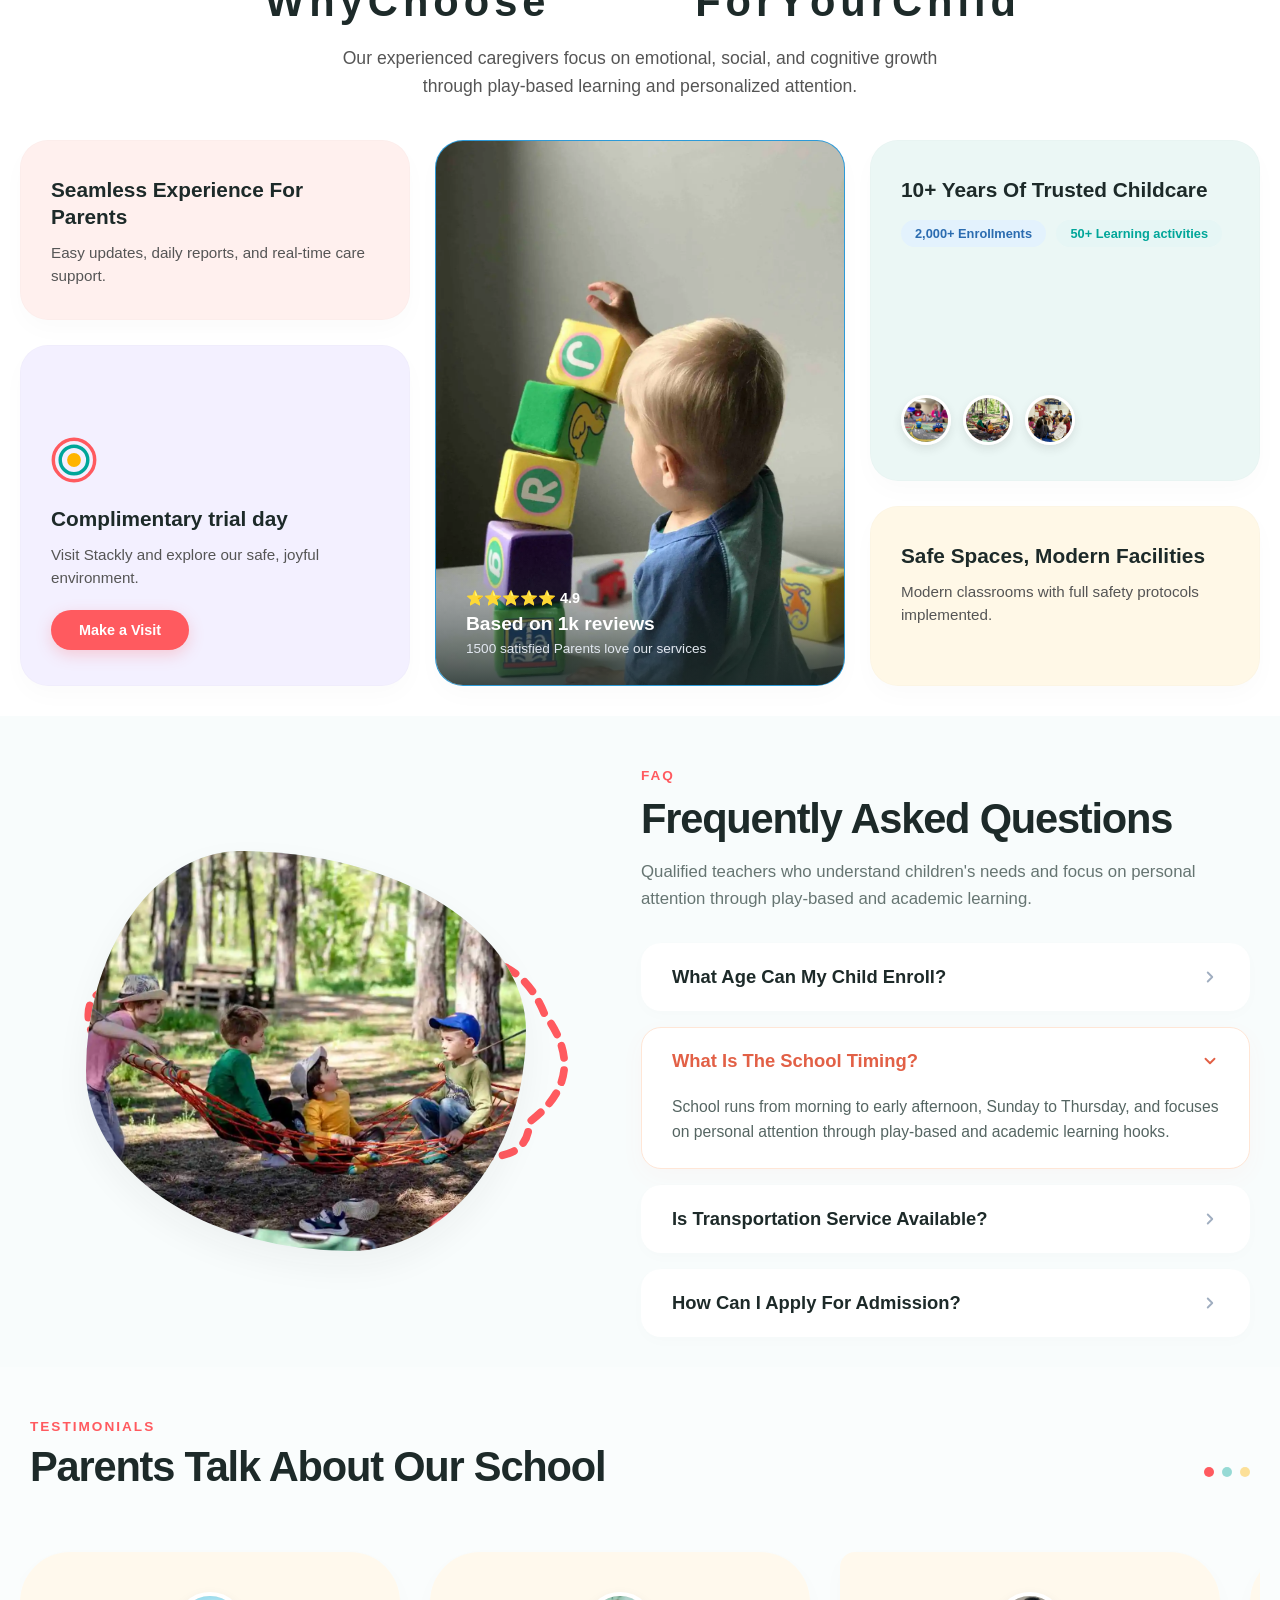
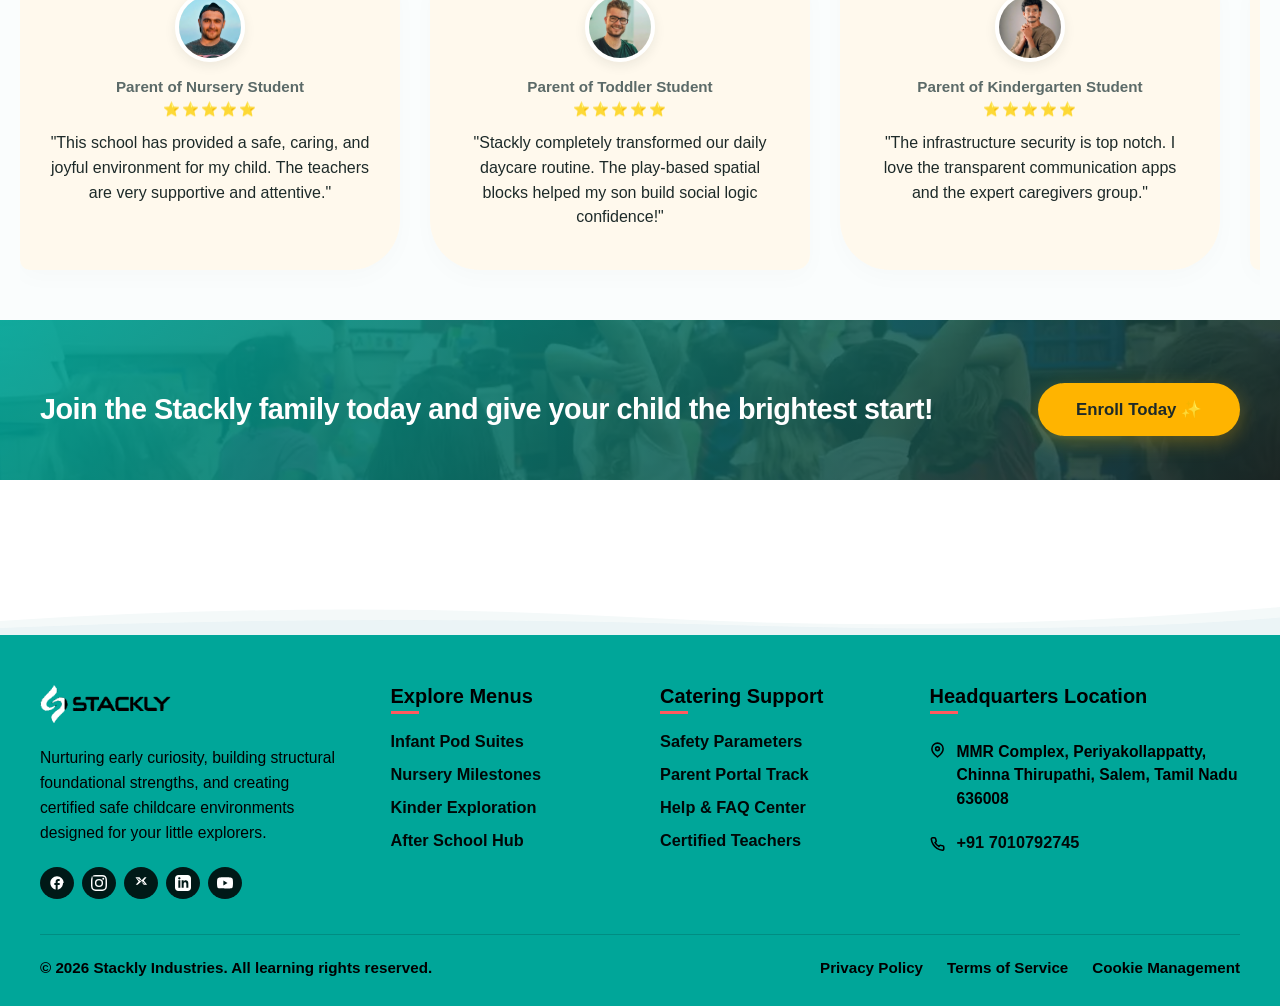
==== commit 8bdbf28b: "responsive fixed" ====
--- a/index.html
+++ b/index.html
@@ -143,7 +143,7 @@
             <a href="index.html" class="nav-item active">Home</a>
             <a href="programs.html" class="nav-item">Programs</a>
             <a href="about.html" class="nav-item">About Us</a>
-            <a href="blogs.html" class="nav-item">Our Team</a>
+            <a href="blogs.html" class="nav-item">Blogs</a>
             <a href="contact.html" class="nav-item">Contact</a>
         </nav>
 
@@ -157,30 +157,364 @@
     </div>
 </header>
 
+
+<div id="mobileMenuBackdrop" class="mobile-menu-backdrop"></div>
+
+
+
+
 <script>
-    // --- LOGO PAGE REFRESH FUNCTION ---
+/* =========================================================
+   HEADER + MOBILE HAMBURGER MENU
+   ========================================================= */
+
+let savedScrollPosition = 0;
+
+
+/* =========================================================
+   REFRESH PAGE
+   ========================================================= */
+
 function refreshPage() {
     window.location.reload();
 }
 
-// --- HAMBURGER MENU DRAWER INTERACTION ---
+
+/* =========================================================
+   TOGGLE MOBILE MENU
+   ========================================================= */
+
 function toggleMobileMenu() {
-    const hamburger = document.getElementById('hamburgerToggle');
-    const navMenu = document.getElementById('navMenu');
-    
-    hamburger.classList.toggle('active');
-    navMenu.classList.toggle('active');
-}
-
-// Automatically close responsive drawer if any nav link is selected
-document.querySelectorAll('.nav-item').forEach(item => {
-    item.addEventListener('click', () => {
-        document.getElementById('hamburgerToggle').classList.remove('active');
-        document.getElementById('navMenu').classList.remove('active');
-    });
-});
-
+
+    const hamburger = document.getElementById("hamburgerToggle");
+    const navMenu = document.getElementById("navMenu");
+    const backdrop = document.getElementById("mobileMenuBackdrop");
+
+    if (!hamburger || !navMenu) {
+        return;
+    }
+
+    const isMenuOpen = navMenu.classList.contains("active");
+
+
+    /* =====================================================
+       OPEN MENU
+       ===================================================== */
+
+    if (!isMenuOpen) {
+
+        /* Save current scroll position */
+        savedScrollPosition =
+            window.scrollY ||
+            window.pageYOffset ||
+            document.documentElement.scrollTop ||
+            0;
+
+
+        /* Fix body at current scroll position */
+        document.body.style.top =
+            "-" + savedScrollPosition + "px";
+
+
+        /* Open hamburger */
+        hamburger.classList.add("active");
+
+
+        /* Open navigation */
+        navMenu.classList.add("active");
+
+
+        /* Show blurred background */
+        if (backdrop) {
+            backdrop.classList.add("active");
+        }
+
+
+        /* Lock HTML scrolling */
+        document.documentElement.classList.add(
+            "mobile-menu-open"
+        );
+
+
+        /* Lock BODY scrolling */
+        document.body.classList.add(
+            "mobile-menu-open"
+        );
+
+    }
+
+
+    /* =====================================================
+       CLOSE MENU
+       ===================================================== */
+
+    else {
+
+        closeMobileMenu();
+
+    }
+}
+
+
+/* =========================================================
+   CLOSE MOBILE MENU
+   ========================================================= */
+
+function closeMobileMenu() {
+
+    const hamburger =
+        document.getElementById("hamburgerToggle");
+
+    const navMenu =
+        document.getElementById("navMenu");
+
+    const backdrop =
+        document.getElementById("mobileMenuBackdrop");
+
+
+    if (!hamburger || !navMenu) {
+        return;
+    }
+
+
+    /* Close hamburger */
+    hamburger.classList.remove("active");
+
+
+    /* Close navigation */
+    navMenu.classList.remove("active");
+
+
+    /* Hide backdrop */
+    if (backdrop) {
+        backdrop.classList.remove("active");
+    }
+
+
+    /* Unlock HTML */
+    document.documentElement.classList.remove(
+        "mobile-menu-open"
+    );
+
+
+    /* Unlock BODY */
+    document.body.classList.remove(
+        "mobile-menu-open"
+    );
+
+
+    /* Remove fixed positioning */
+    document.body.style.top = "";
+
+
+    /* Restore previous scroll position */
+    window.scrollTo(
+        0,
+        savedScrollPosition
+    );
+}
+
+
+/* =========================================================
+   DOM READY
+   ========================================================= */
+
+document.addEventListener(
+    "DOMContentLoaded",
+    function () {
+
+
+        /* ================================================
+           NAVIGATION CLICK
+           ================================================ */
+
+        const navItems =
+            document.querySelectorAll(".nav-item");
+
+
+        navItems.forEach(function (item) {
+
+            item.addEventListener(
+                "click",
+                function () {
+
+                    closeMobileMenu();
+
+                }
+            );
+
+        });
+
+
+        /* ================================================
+           BACKDROP CLICK
+           ================================================ */
+
+        const backdrop =
+            document.getElementById(
+                "mobileMenuBackdrop"
+            );
+
+
+        if (backdrop) {
+
+            backdrop.addEventListener(
+                "click",
+                function () {
+
+                    closeMobileMenu();
+
+                }
+            );
+
+        }
+
+
+        /* ================================================
+           ESC KEY
+           ================================================ */
+
+        document.addEventListener(
+            "keydown",
+            function (event) {
+
+                if (event.key === "Escape") {
+
+                    const navMenu =
+                        document.getElementById(
+                            "navMenu"
+                        );
+
+
+                    if (
+                        navMenu &&
+                        navMenu.classList.contains(
+                            "active"
+                        )
+                    ) {
+
+                        closeMobileMenu();
+
+                    }
+
+                }
+
+            }
+        );
+
+
+        /* ================================================
+           WINDOW RESIZE
+           Close mobile menu when switching to desktop
+           ================================================ */
+
+        window.addEventListener(
+            "resize",
+            function () {
+
+                if (window.innerWidth > 992) {
+
+                    const navMenu =
+                        document.getElementById(
+                            "navMenu"
+                        );
+
+
+                    if (
+                        navMenu &&
+                        navMenu.classList.contains(
+                            "active"
+                        )
+                    ) {
+
+                        closeMobileMenu();
+
+                    }
+
+                }
+
+            }
+        );
+
+    }
+);
+
+
+/* =========================================================
+   PREVENT TOUCH SCROLL OUTSIDE MENU
+   ========================================================= */
+
+document.addEventListener(
+    "touchmove",
+    function (event) {
+
+        const navMenu =
+            document.getElementById("navMenu");
+
+
+        if (
+            navMenu &&
+            navMenu.classList.contains("active")
+        ) {
+
+            /*
+             * Prevent background page from scrolling.
+             * Allow touch movement inside navigation.
+             */
+
+            if (!navMenu.contains(event.target)) {
+
+                event.preventDefault();
+
+            }
+
+        }
+
+    },
+    {
+        passive: false
+    }
+);
+
+
+/* =========================================================
+   PREVENT MOUSE WHEEL SCROLL OUTSIDE MENU
+   ========================================================= */
+
+document.addEventListener(
+    "wheel",
+    function (event) {
+
+        const navMenu =
+            document.getElementById("navMenu");
+
+
+        if (
+            navMenu &&
+            navMenu.classList.contains("active")
+        ) {
+
+            /*
+             * Prevent background page from scrolling.
+             * Allow wheel movement inside navigation.
+             */
+
+            if (!navMenu.contains(event.target)) {
+
+                event.preventDefault();
+
+            }
+
+        }
+
+    },
+    {
+        passive: false
+    }
+);
 </script>
+
+
 
 
 <!-- FULL WIDTH & HEIGHT HERO BANNER -->
@@ -388,7 +722,7 @@
 
 /* --- ADAPTIVE BREAKPOINT MAXIMIZATION SYSTEM --- */
 @media (max-width: 992px) {
-    .hero-fresh-banner { height: auto; min-height: auto; padding: 120px 24px 60px 24px; }
+    .hero-fresh-banner { height: auto; min-height: auto; padding: 130px 24px 60px 24px; }
     .hero-fresh-container { grid-template-columns: 1fr; gap: 60px; text-align: center; }
     .hero-fresh-content { align-items: center; text-align: center; }
     .hero-fresh-title { font-size: 2.6rem; justify-content: center; }
@@ -1931,7 +2265,7 @@
                     </div>
                     <div class="profile-phone-labels">
                         <span>Call Us Now</span>
-                        <a href="tel:+11123065498" class="profile-phone-anchor">+11 123 0654 98</a>
+                        <a href="tel:+11123065498" class="profile-phone-anchor">+91 7010792745</a>
                     </div>
                 </div>
             </div>
--- a/style.css
+++ b/style.css
@@ -357,7 +357,7 @@
         gap: 0;
         padding: 20px 0;
         transition: top 0.4s cubic-bezier(0.4, 0, 0.2, 1);
-        z-index: -1;
+        z-index: 1001;
     }
     
     .nav-menu.active { 
@@ -418,4 +418,83 @@
         min-height: auto;
         height: auto;
     }
-}+}
+
+
+/* Full page blurred backdrop */
+.mobile-menu-backdrop {
+    position: fixed;
+    inset: 0;
+    width: 100vw;
+    height: 100vh;
+
+    background: rgba(43, 43, 43, 0.28);
+
+    backdrop-filter: blur(8px);
+    -webkit-backdrop-filter: blur(8px);
+
+    opacity: 0;
+    visibility: hidden;
+    pointer-events: none;
+
+    z-index: 999;
+
+    transition:
+        opacity 0.3s ease,
+        visibility 0.3s ease;
+}
+
+/* Backdrop visible when menu is open */
+.mobile-menu-backdrop.active {
+    opacity: 1;
+    visibility: visible;
+    pointer-events: auto;
+}
+
+/* Prevent document scrolling */
+html.mobile-menu-open {
+    overflow: hidden !important;
+    overscroll-behavior: none !important;
+}
+
+body.mobile-menu-open {
+    overflow: hidden !important;
+    overscroll-behavior: none !important;
+
+    position: fixed !important;
+    left: 0 !important;
+    right: 0 !important;
+
+    width: 100% !important;
+
+    touch-action: none !important;
+}
+
+/* Keep header above backdrop */
+.floating-header {
+    z-index: 1000 !important;
+}
+
+/* Keep hamburger above everything */
+.hamburger-menu {
+    position: relative;
+    z-index: 1010 !important;
+}
+
+/* Menu must appear above backdrop */
+@media (max-width: 992px) {
+
+    .nav-menu,
+    .nav-menu.active {
+        z-index: 1001 !important;
+    }
+
+}
+
+/* Don't show backdrop on desktop */
+@media (min-width: 993px) {
+    .mobile-menu-backdrop {
+        display: none !important;
+    }
+}
+
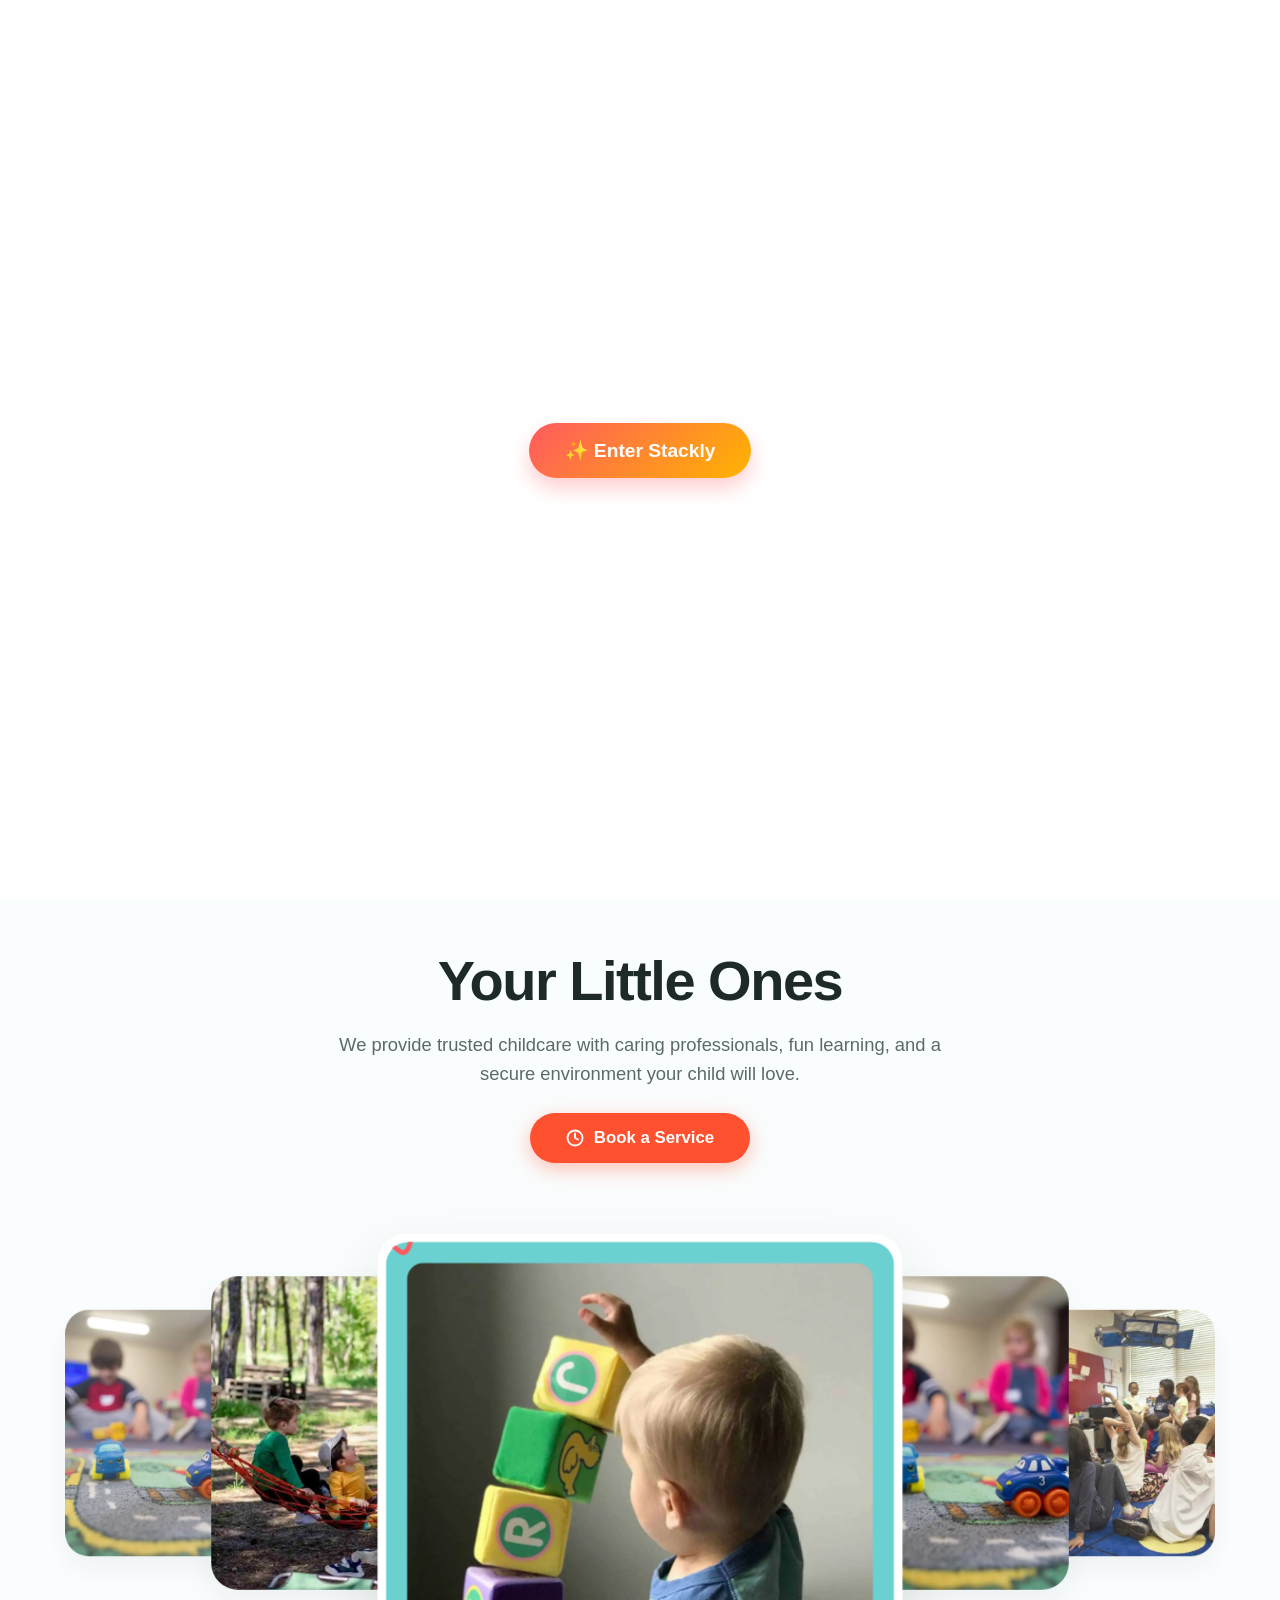
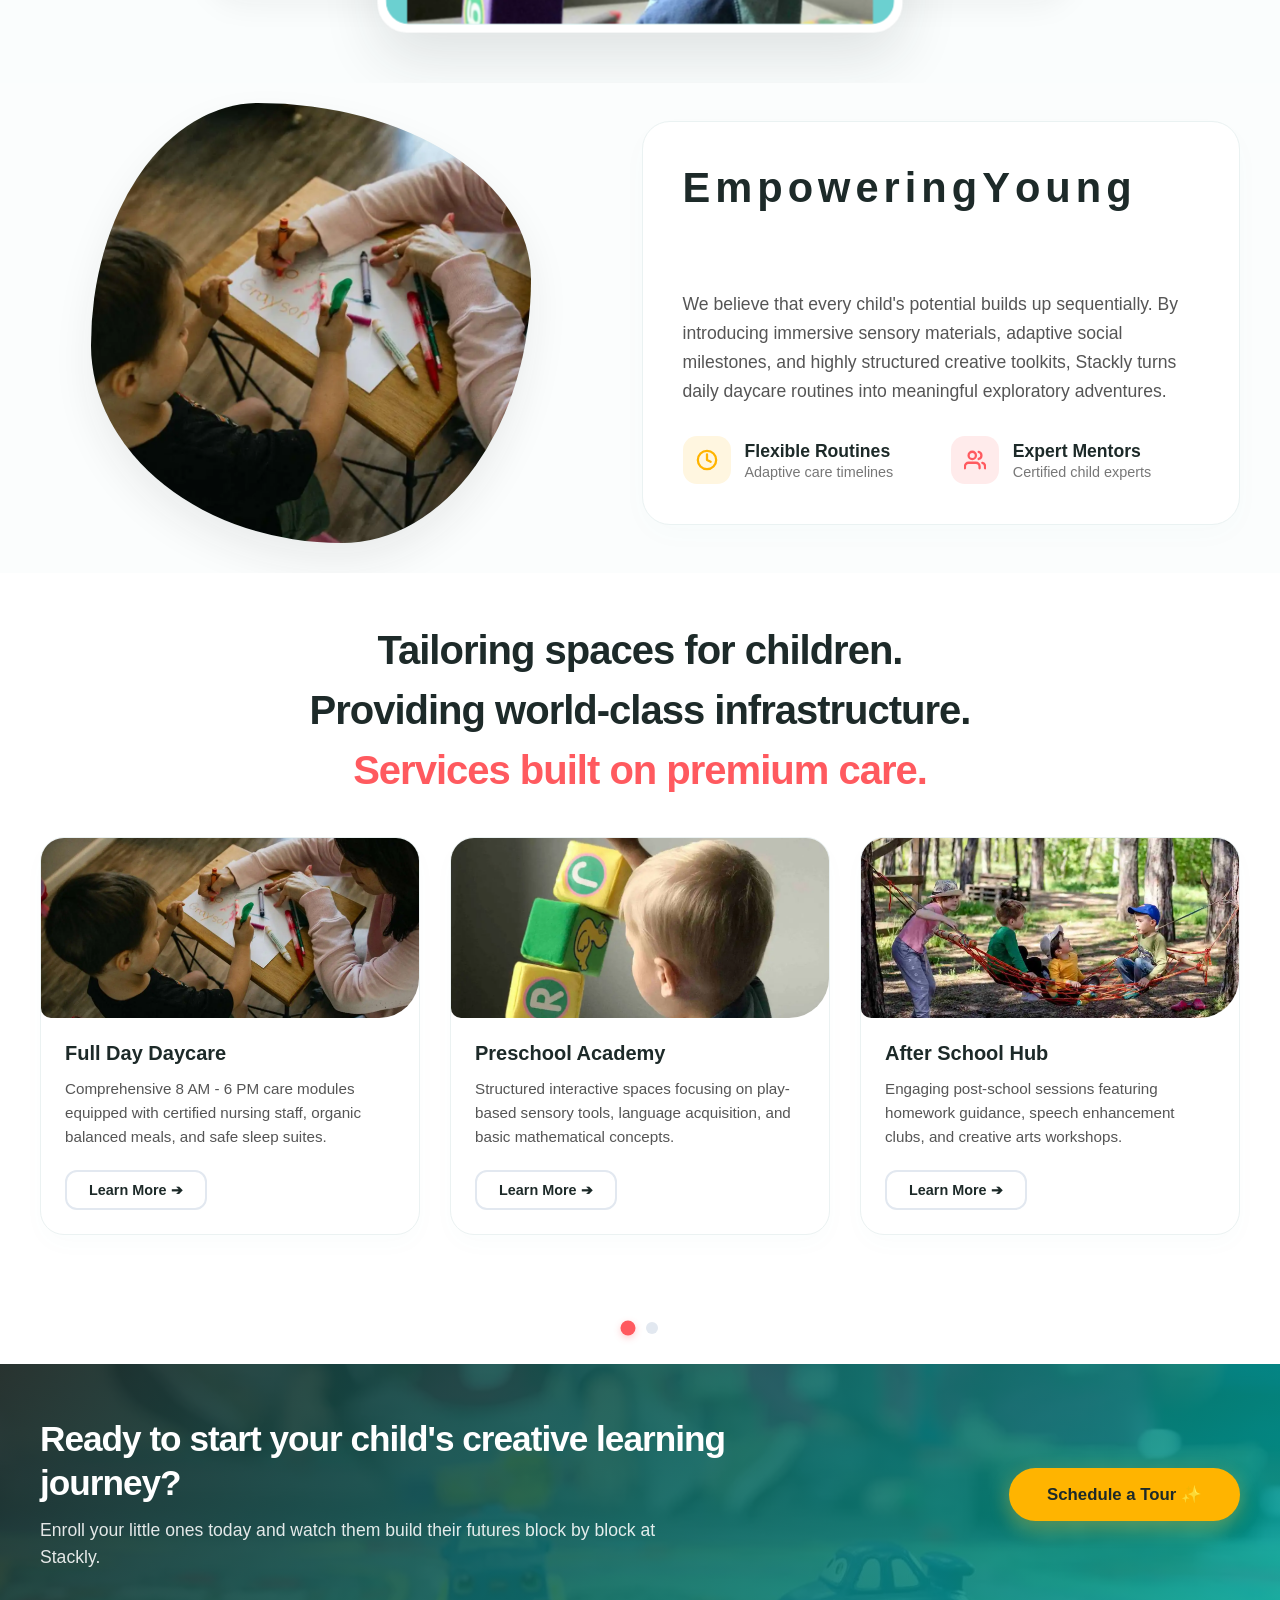
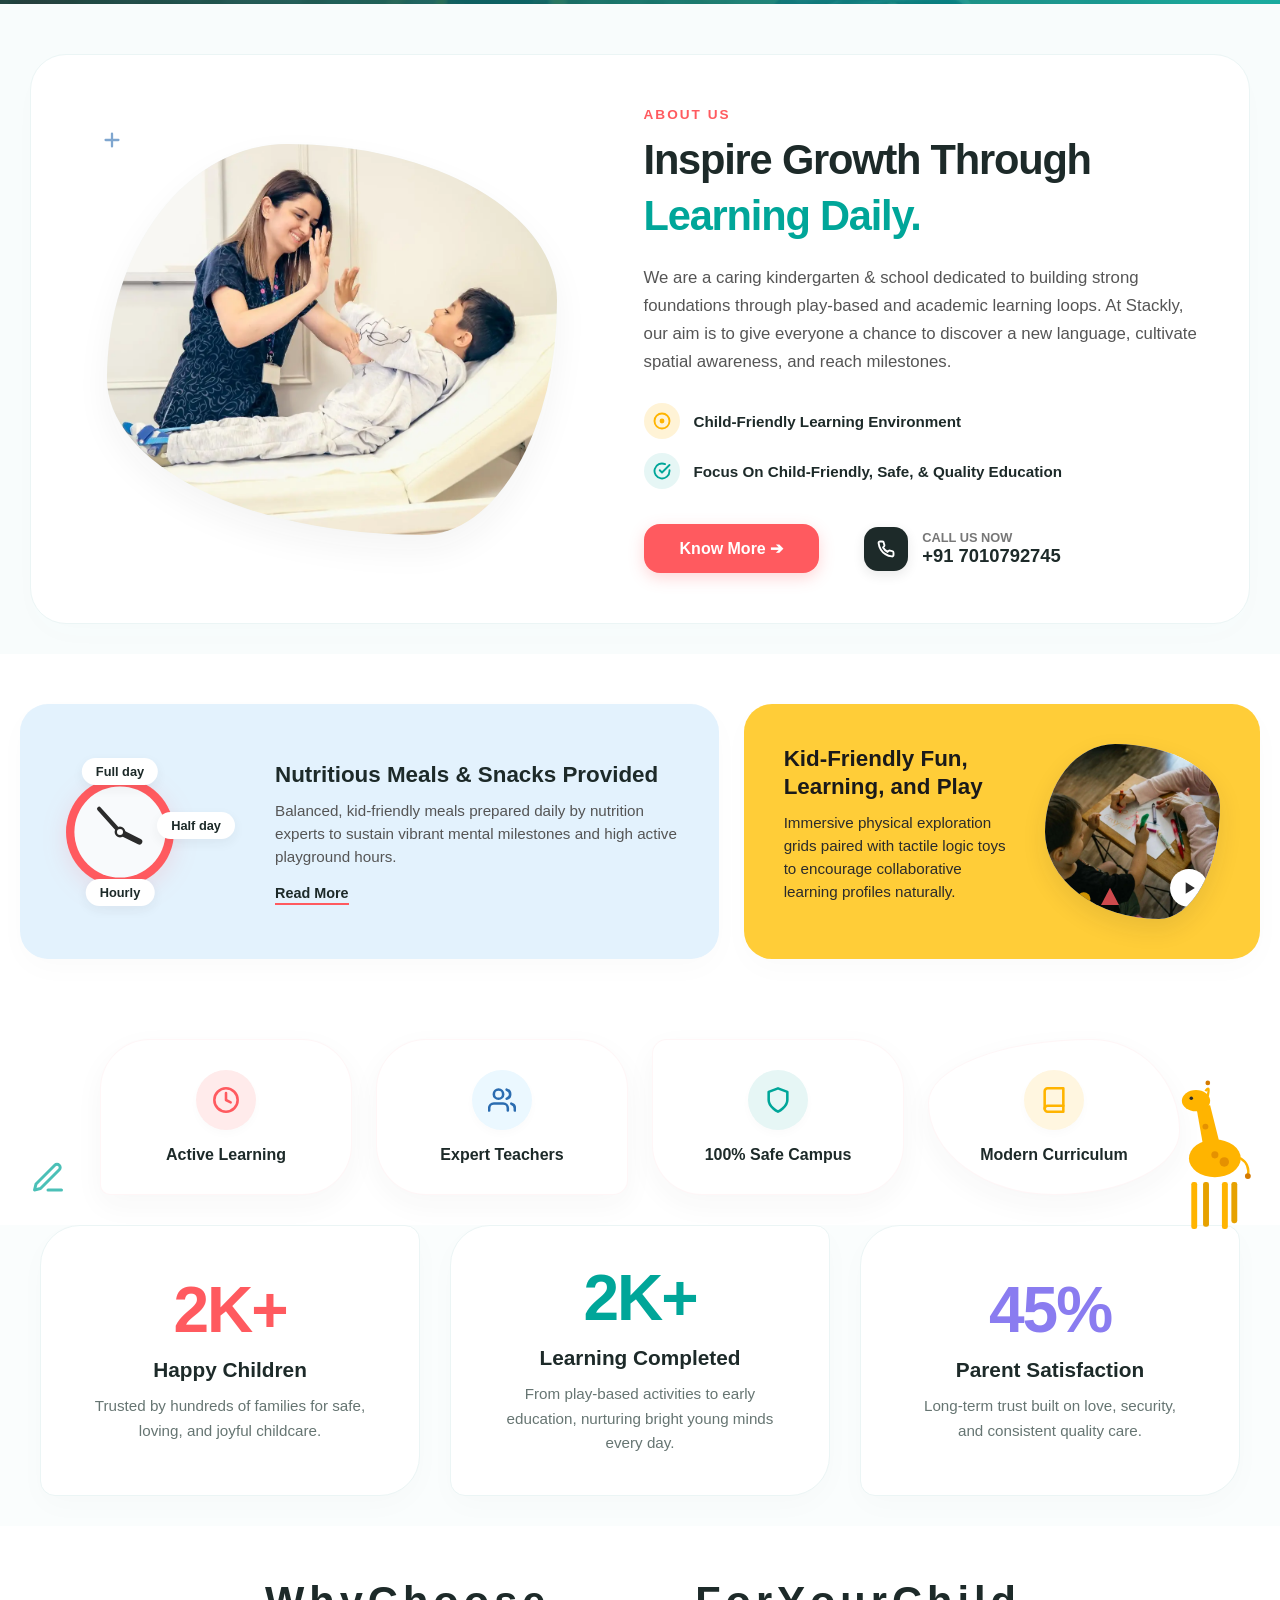
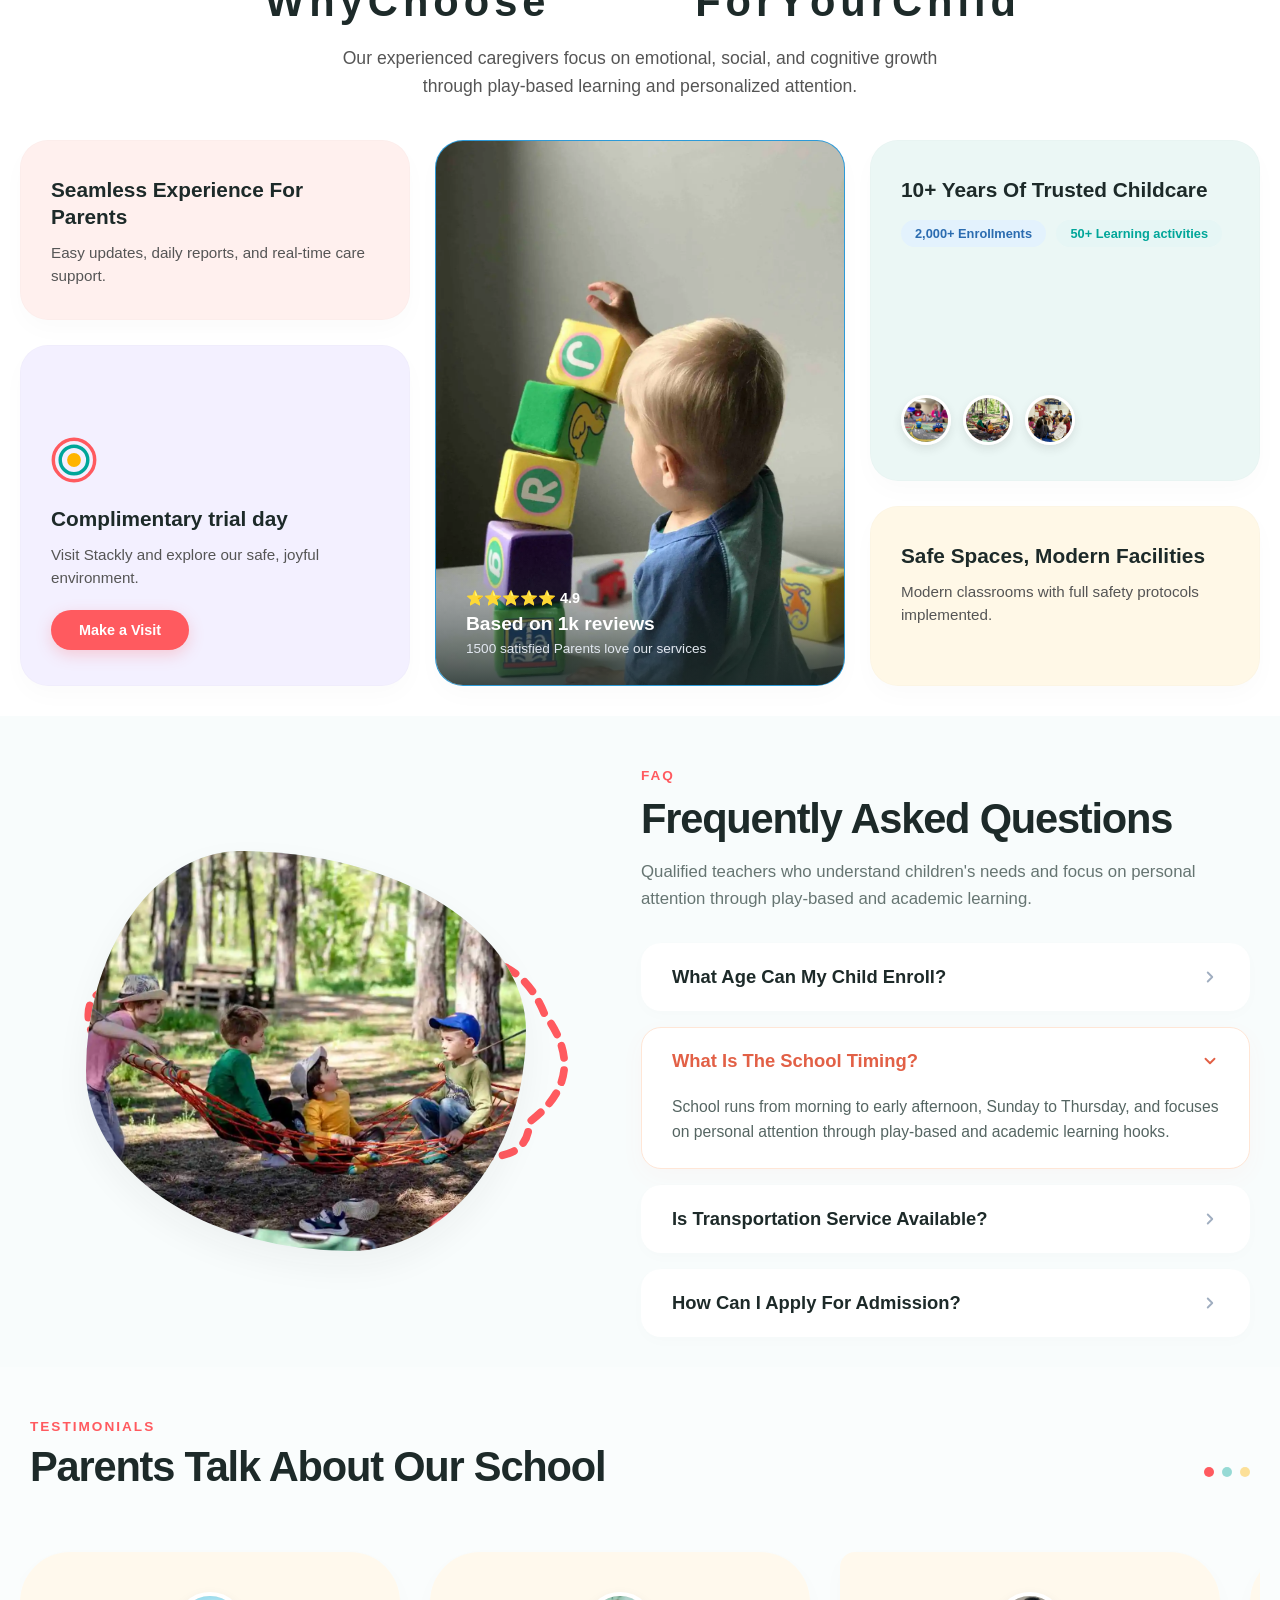
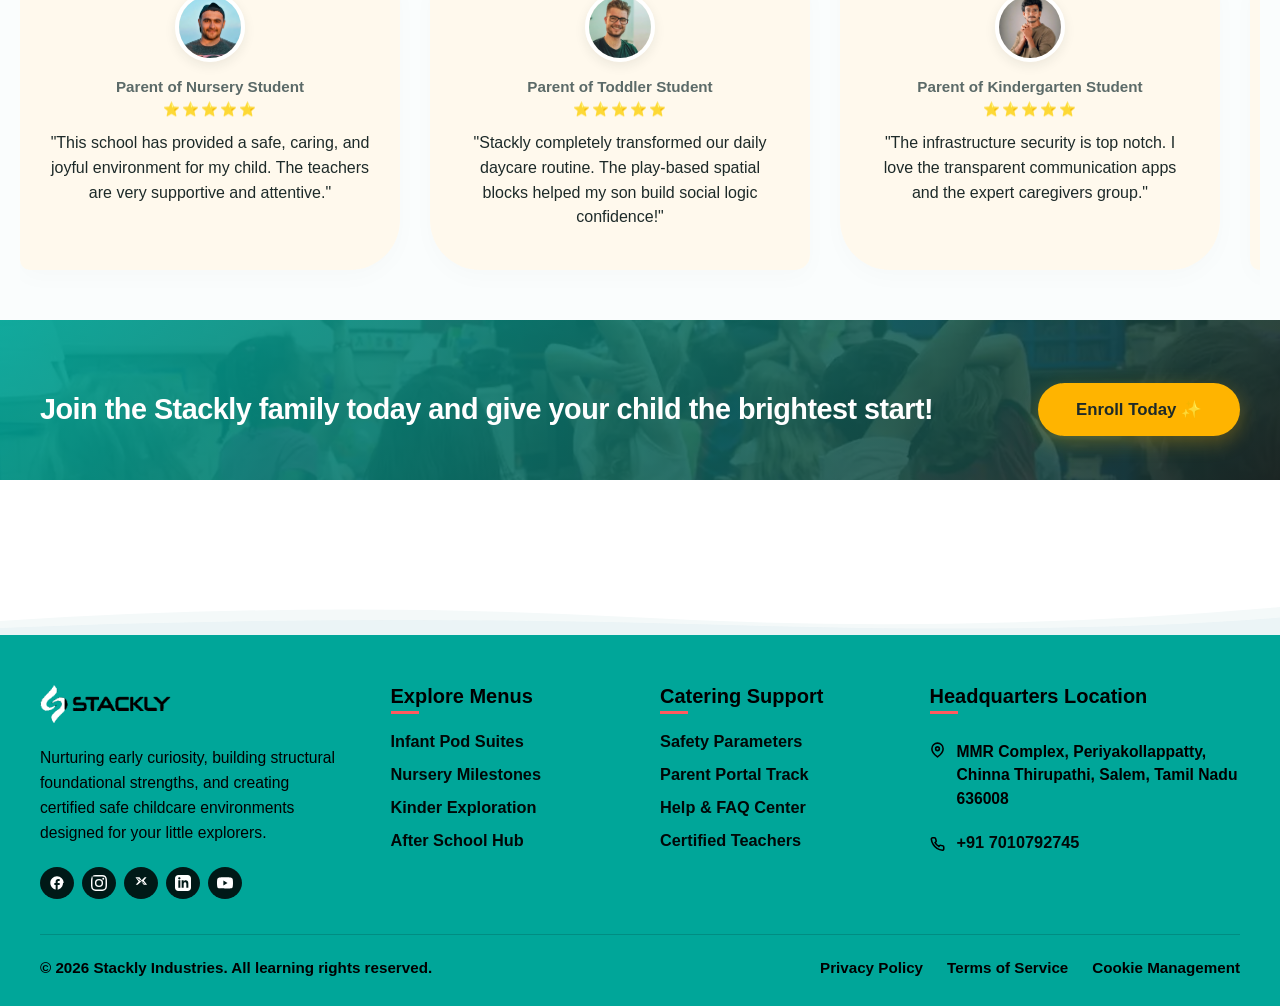
==== commit c7592736: "bug fixed header" ====
--- a/index.html
+++ b/index.html
@@ -139,24 +139,33 @@
         </div>
 
         <!-- Centered Navigation Menu Layout -->
-        <nav class="nav-menu" id="navMenu">
-            <a href="index.html" class="nav-item active">Home</a>
-            <a href="programs.html" class="nav-item">Programs</a>
-            <a href="about.html" class="nav-item">About Us</a>
-            <a href="blogs.html" class="nav-item">Blogs</a>
-            <a href="contact.html" class="nav-item">Contact</a>
-        </nav>
-
-        <!-- Right-Aligned Authentication Action Element -->
-        <div class="auth-actions">
-        <!-- UPDATED NAVIGATION ROUTER BUTTON -->
-<button class="auth-btn" onclick="window.location.href='login.html'">Parent Portal</button>
-
-        </div>
+        <!-- Centered Navigation Menu Layout -->
+<nav class="nav-menu" id="navMenu">
+
+    <a href="index.html" class="nav-item active">Home</a>
+    <a href="programs.html" class="nav-item">Programs</a>
+    <a href="about.html" class="nav-item">About Us</a>
+    <a href="blogs.html" class="nav-item">Blogs</a>
+    <a href="contact.html" class="nav-item">Contact</a>
+
+    <!-- Mobile Parent Portal -->
+    <div class="mobile-auth-action">
+        <button class="auth-btn" onclick="window.location.href='login.html'">
+            Parent Portal
+        </button>
+    </div>
+
+</nav>
+
+<!-- Desktop Authentication -->
+<div class="auth-actions">
+    <button class="auth-btn" onclick="window.location.href='login.html'">
+        Parent Portal
+    </button>
+</div>
         
     </div>
 </header>
-
 
 <div id="mobileMenuBackdrop" class="mobile-menu-backdrop"></div>
 
@@ -513,6 +522,8 @@
     }
 );
 </script>
+
+
 
 
 
--- a/style.css
+++ b/style.css
@@ -498,3 +498,232 @@
     }
 }
 
+/* =========================================================
+   MOBILE PARENT PORTAL
+========================================================= */
+
+.mobile-auth-action {
+    display: none;
+}
+
+
+/* =========================================================
+   TABLET / MOBILE
+========================================================= */
+
+@media (max-width: 992px) {
+
+    .floating-header {
+        top: 10px;
+        width: 95%;
+        height: 70px;
+        --header-height: 70px;
+    }
+
+    .hamburger-menu {
+        display: flex;
+    }
+
+
+    /* Mobile Navigation Drawer */
+    .nav-menu {
+        position: absolute;
+        top: -500px;
+        left: 0;
+        width: 100%;
+
+        background-color: #FFFFFF;
+
+        box-shadow: 0 10px 25px rgba(0, 0, 0, 0.08);
+
+        border-radius: 0 0 20px 20px;
+
+        flex-direction: column;
+        gap: 0;
+
+        padding: 20px 0;
+
+        transition:
+            top 0.4s cubic-bezier(0.4, 0, 0.2, 1);
+
+        z-index: 1001 !important;
+    }
+
+
+    /* Open menu */
+    .nav-menu.active {
+        top: 68px;
+    }
+
+
+    /* Navigation items */
+    .nav-item {
+        width: 100%;
+        text-align: center;
+
+        padding: 15px 0;
+
+        border-bottom: 1px solid #F5F5F5;
+    }
+
+
+    .nav-item::after {
+        display: none;
+    }
+
+
+    /* Hide desktop Parent Portal */
+    .auth-actions {
+        display: none;
+    }
+
+
+    /* =====================================================
+       SHOW PARENT PORTAL INSIDE MOBILE MENU
+    ===================================================== */
+
+    .mobile-auth-action {
+        display: flex;
+
+        justify-content: center;
+        align-items: center;
+
+        width: 100%;
+
+        padding: 18px 20px 10px;
+    }
+
+
+    .mobile-auth-action .auth-btn {
+        width: 90%;
+        max-width: 280px;
+
+        padding: 13px 24px;
+
+        border-radius: 14px;
+
+        font-size: 0.95rem;
+    }
+
+
+    /* =====================================================
+       HAMBURGER → CLOSE ICON
+    ===================================================== */
+
+    .hamburger-menu.active .bar:nth-child(1) {
+        transform: translateY(9px) rotate(45deg);
+    }
+
+    .hamburger-menu.active .bar:nth-child(2) {
+        opacity: 0;
+    }
+
+    .hamburger-menu.active .bar:nth-child(3) {
+        transform: translateY(-9px) rotate(-45deg);
+    }
+}
+
+/* =========================================================
+   FINAL MOBILE ACTIVE NAVIGATION FIX
+   ========================================================= */
+
+@media (max-width: 992px) {
+
+    /* Navigation item */
+    .nav-menu .nav-item {
+        width: 100% !important;
+        position: relative !important;
+
+        text-align: center !important;
+
+        padding: 15px 20px !important;
+
+        color: var(--text-main) !important;
+
+        background-color: transparent !important;
+
+        font-weight: 600 !important;
+
+        border-bottom: 1px solid #F5F5F5 !important;
+
+        transition:
+            color 0.3s ease,
+            background-color 0.3s ease !important;
+    }
+
+
+    /* =====================================================
+       ACTIVE MENU
+       ===================================================== */
+
+    .nav-menu .nav-item.active {
+        color: var(--primary-color) !important;
+
+        background-color: rgba(255, 90, 95, 0.10) !important;
+
+        font-weight: 700 !important;
+    }
+
+
+    /* =====================================================
+       ACTIVE UNDERLINE
+       Overrides your display:none
+       ===================================================== */
+
+    .nav-menu .nav-item::after {
+        content: "" !important;
+
+        display: block !important;
+
+        position: absolute !important;
+
+        left: 15% !important;
+
+        bottom: 0 !important;
+
+        width: 0 !important;
+
+        height: 3px !important;
+
+        background-color: var(--secondary-color) !important;
+
+        border-radius: 10px !important;
+
+        transition: width 0.3s ease !important;
+    }
+
+
+    /* Active underline */
+    .nav-menu .nav-item.active::after {
+        width: 70% !important;
+    }
+
+
+    /* Hover */
+    .nav-menu .nav-item:hover {
+        color: var(--primary-color) !important;
+
+        background-color: rgba(255, 90, 95, 0.05) !important;
+    }
+
+
+    .nav-menu .nav-item:hover::after {
+        width: 70% !important;
+    }
+}
+
+
+/* =========================================================
+   DESKTOP ACTIVE NAVIGATION
+   ========================================================= */
+
+@media (min-width: 993px) {
+
+    .nav-menu .nav-item.active {
+        color: var(--primary-color) !important;
+    }
+
+    .nav-menu .nav-item.active::after {
+        width: 100% !important;
+    }
+}
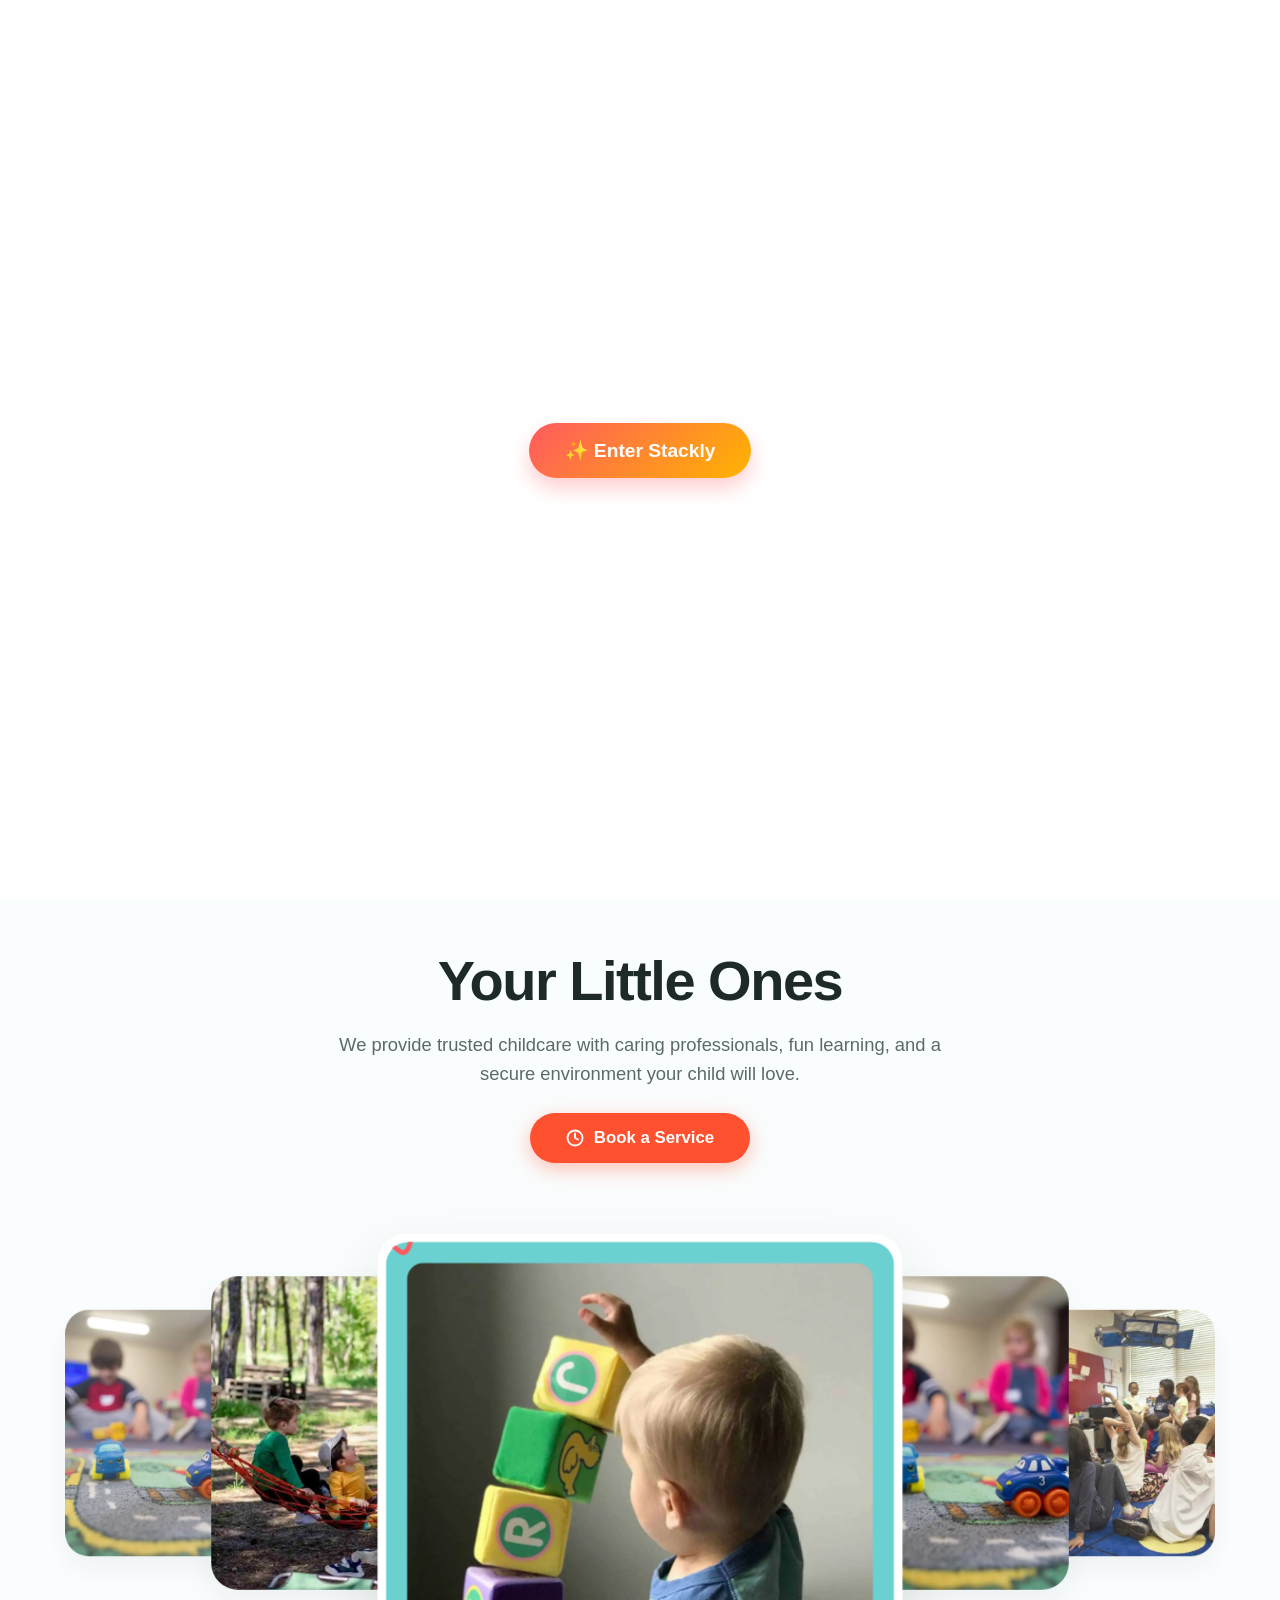
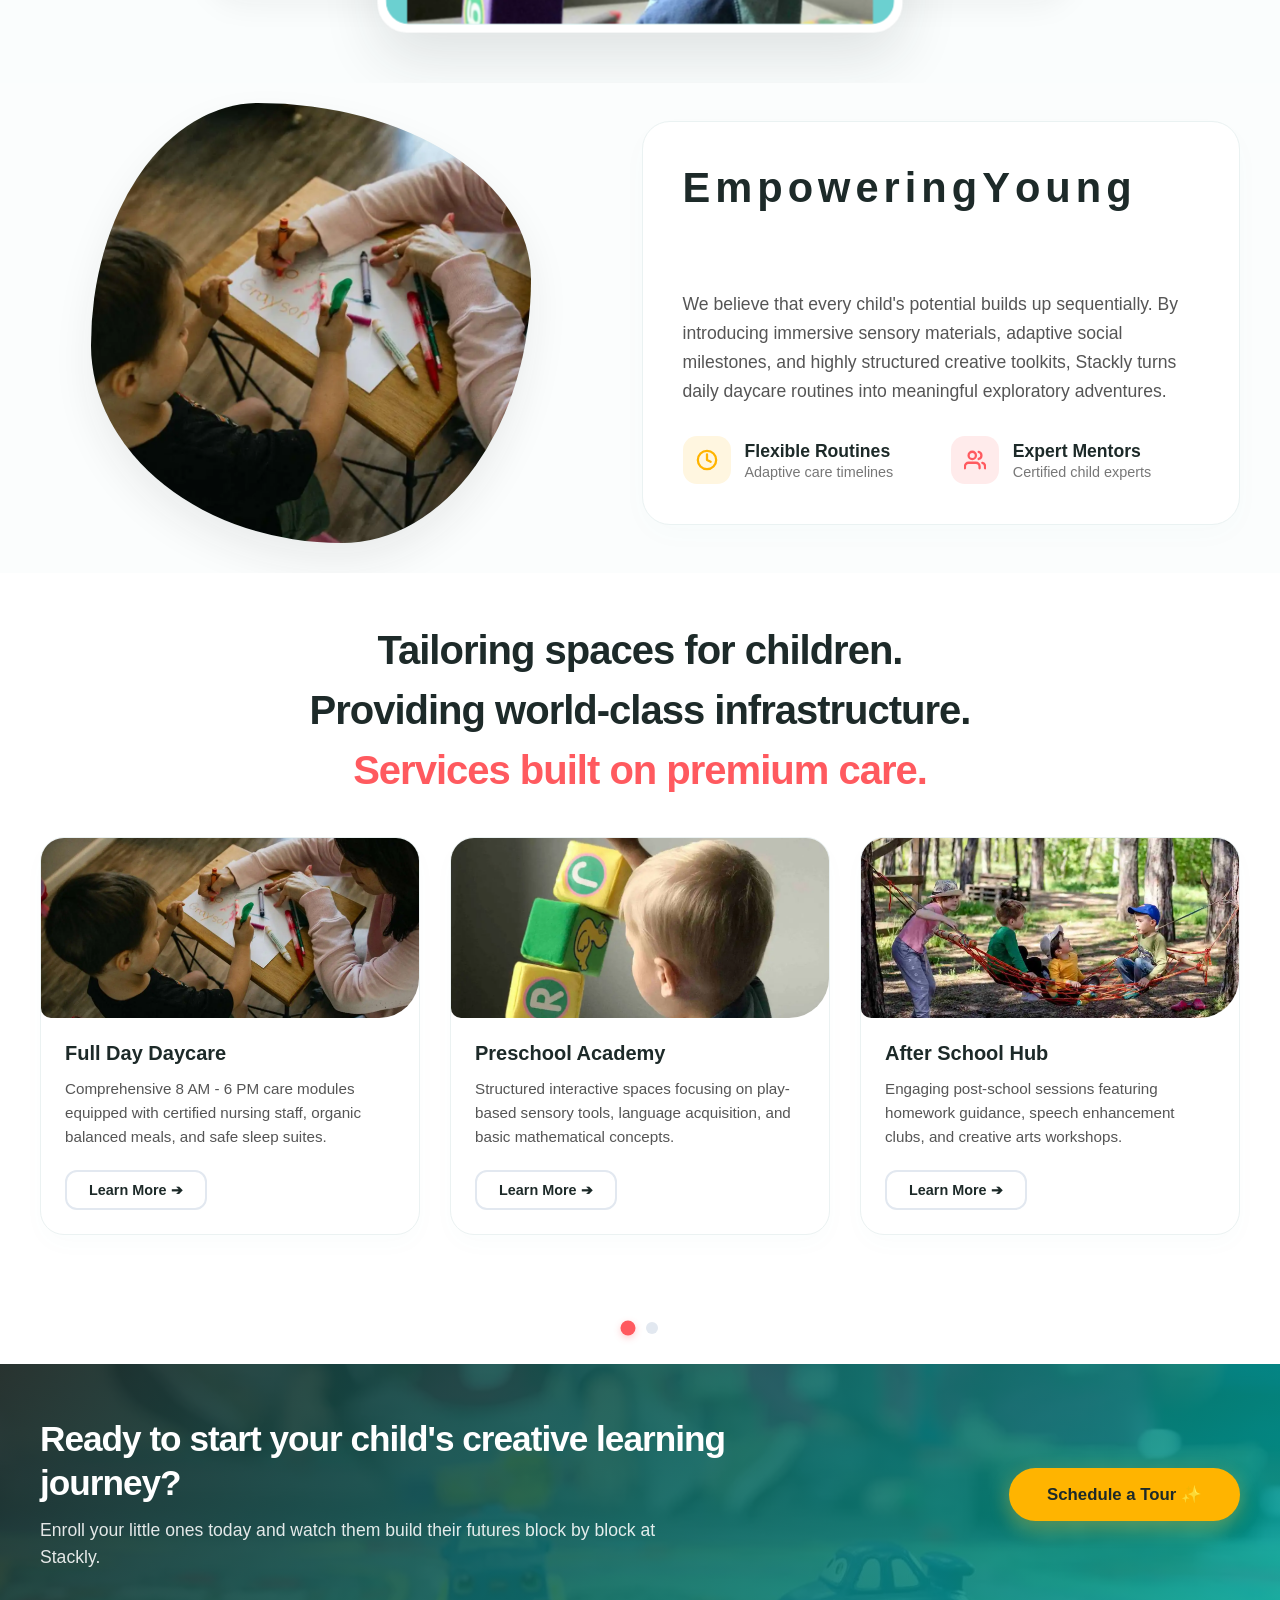
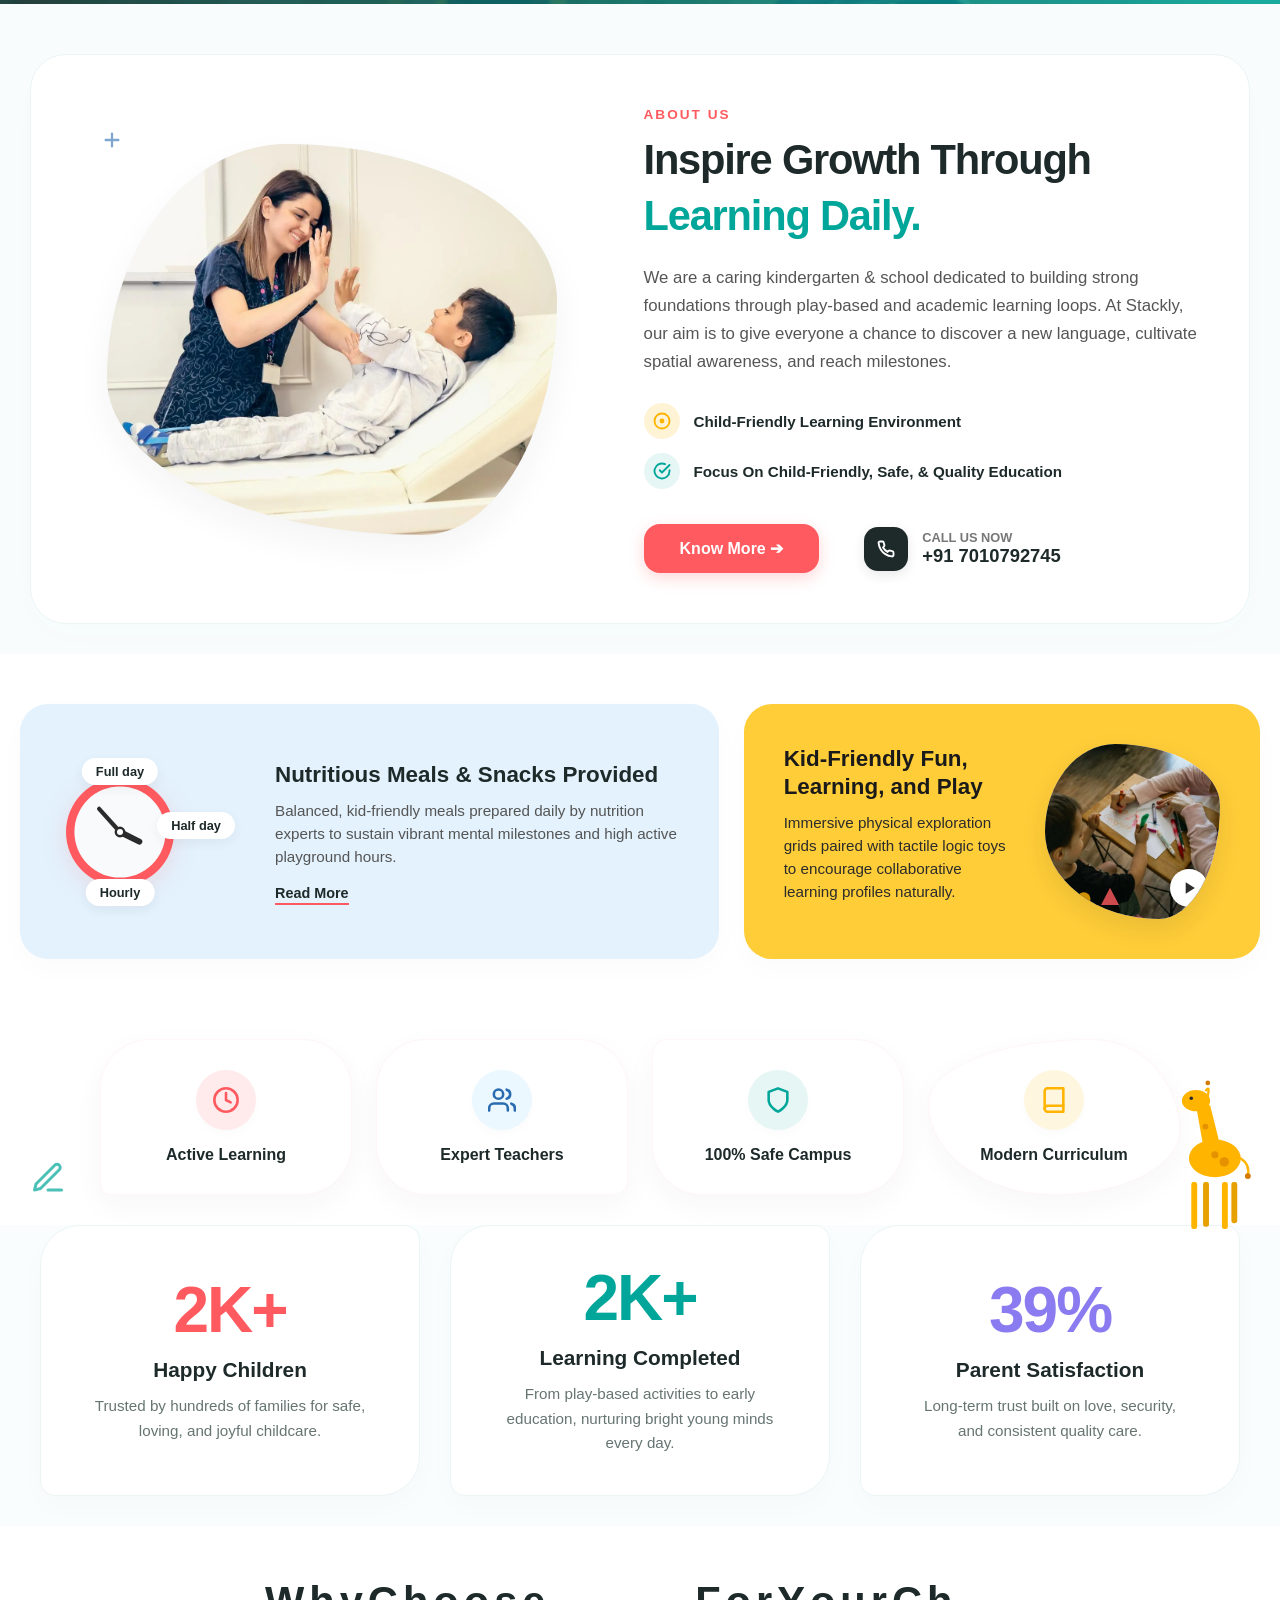
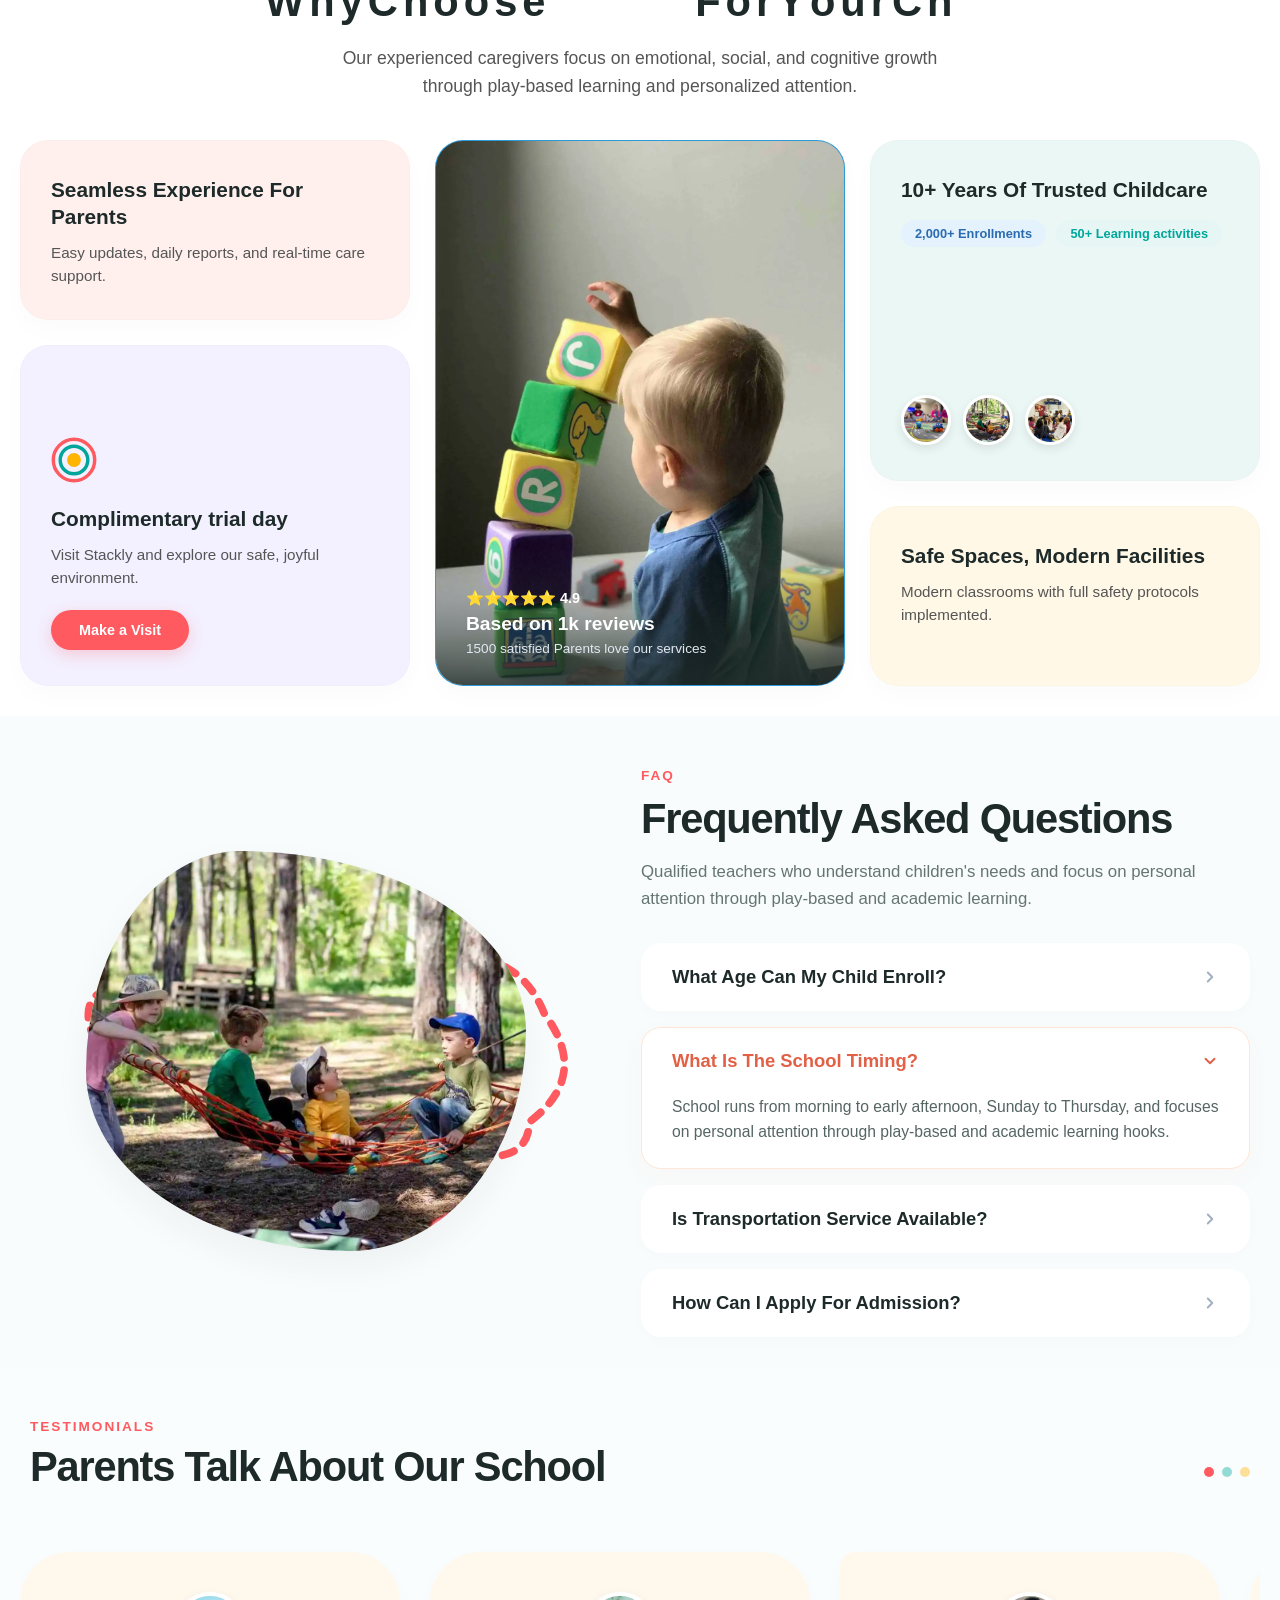
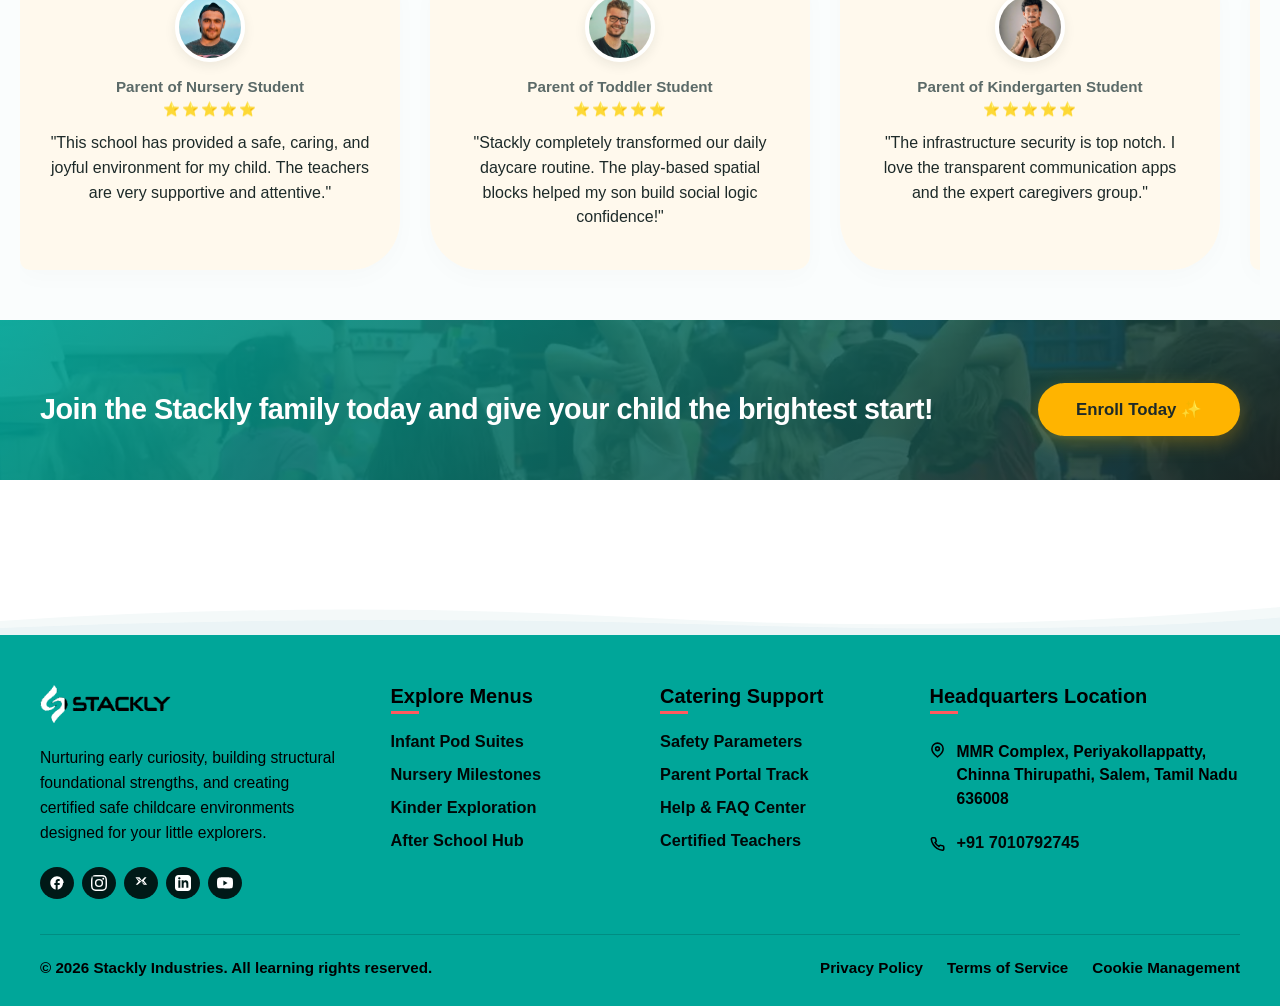
==== commit d3407d32: "header fixed" ====
--- a/index.html
+++ b/index.html
@@ -122,7 +122,6 @@
 
     </script>
 
-    <!-- FLOATING STICKY HEADER Component -->
 <header class="floating-header">
     <div class="header-container">
         
@@ -146,7 +145,7 @@
     <a href="programs.html" class="nav-item">Programs</a>
     <a href="about.html" class="nav-item">About Us</a>
     <a href="blogs.html" class="nav-item">Blogs</a>
-    <a href="contact.html" class="nav-item">Contact</a>
+    <a href="contact.html" class="nav-item ">Contact</a>
 
     <!-- Mobile Parent Portal -->
     <div class="mobile-auth-action">
